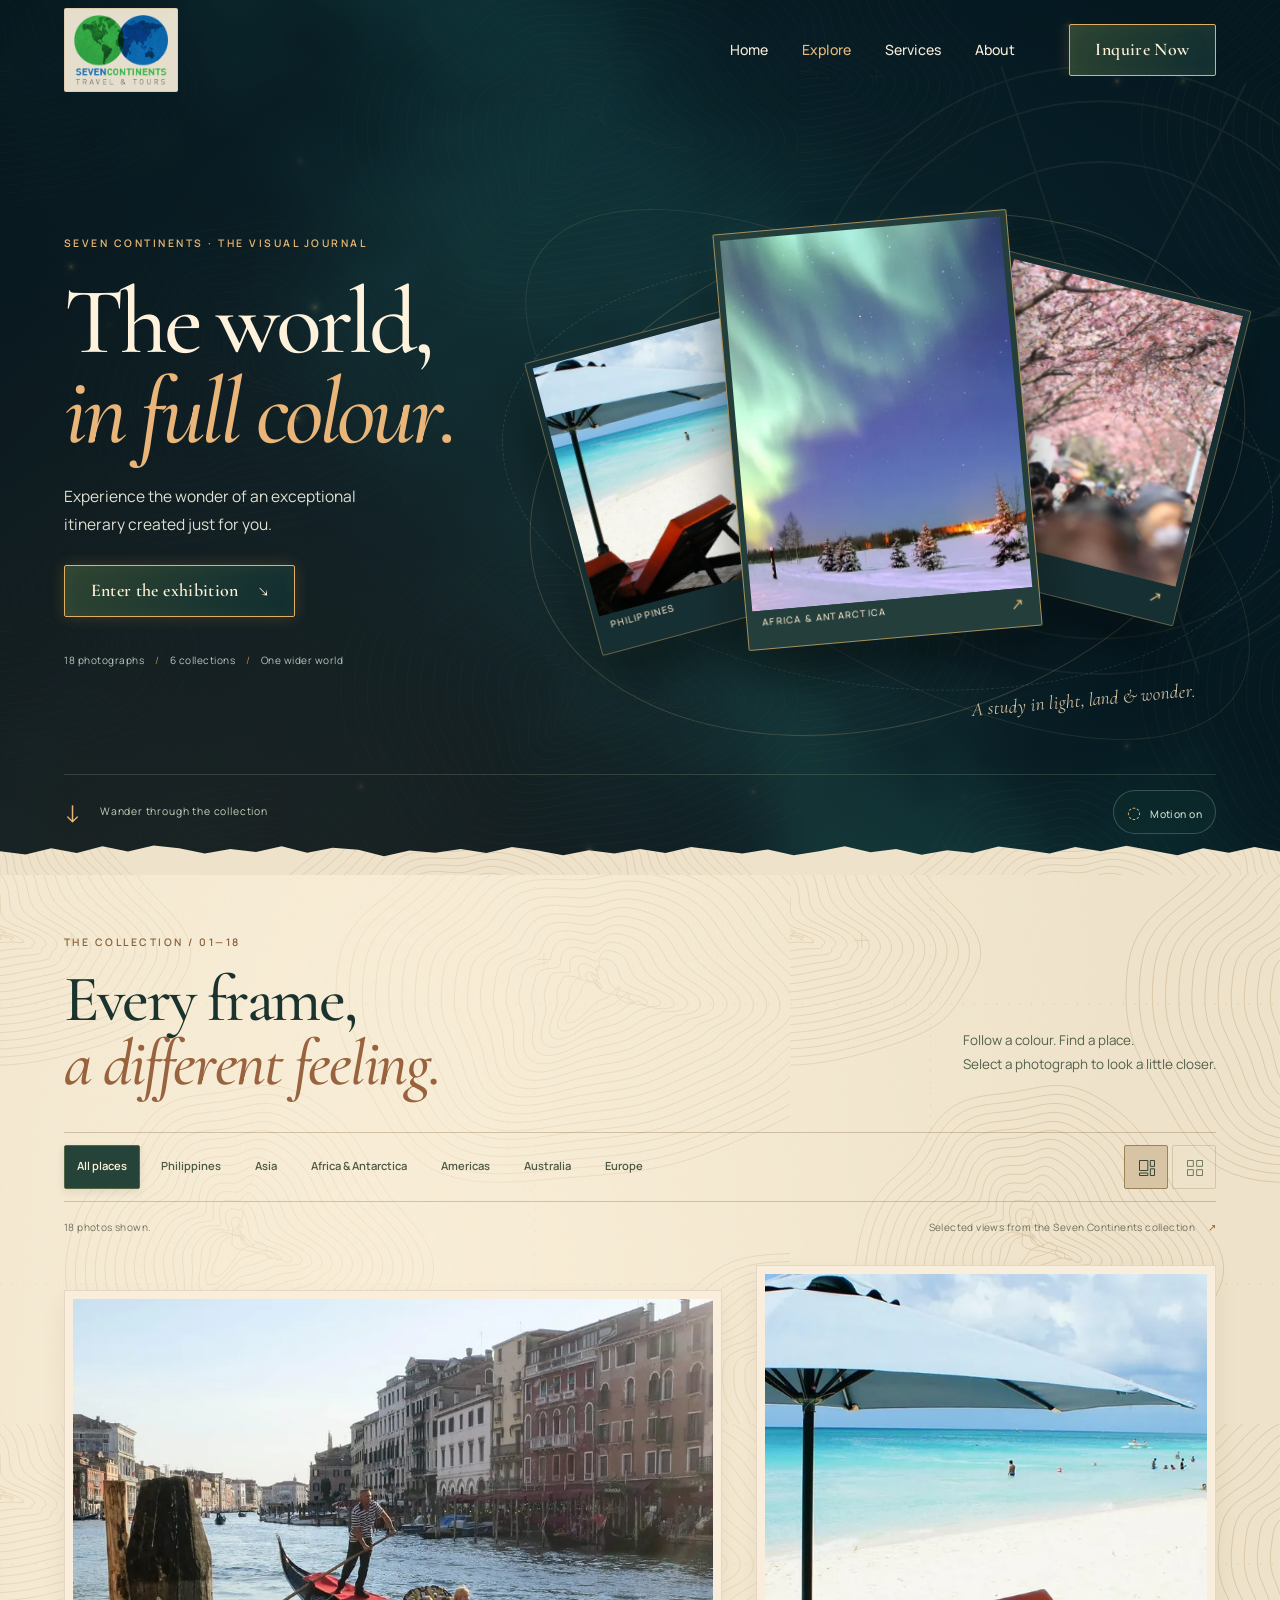
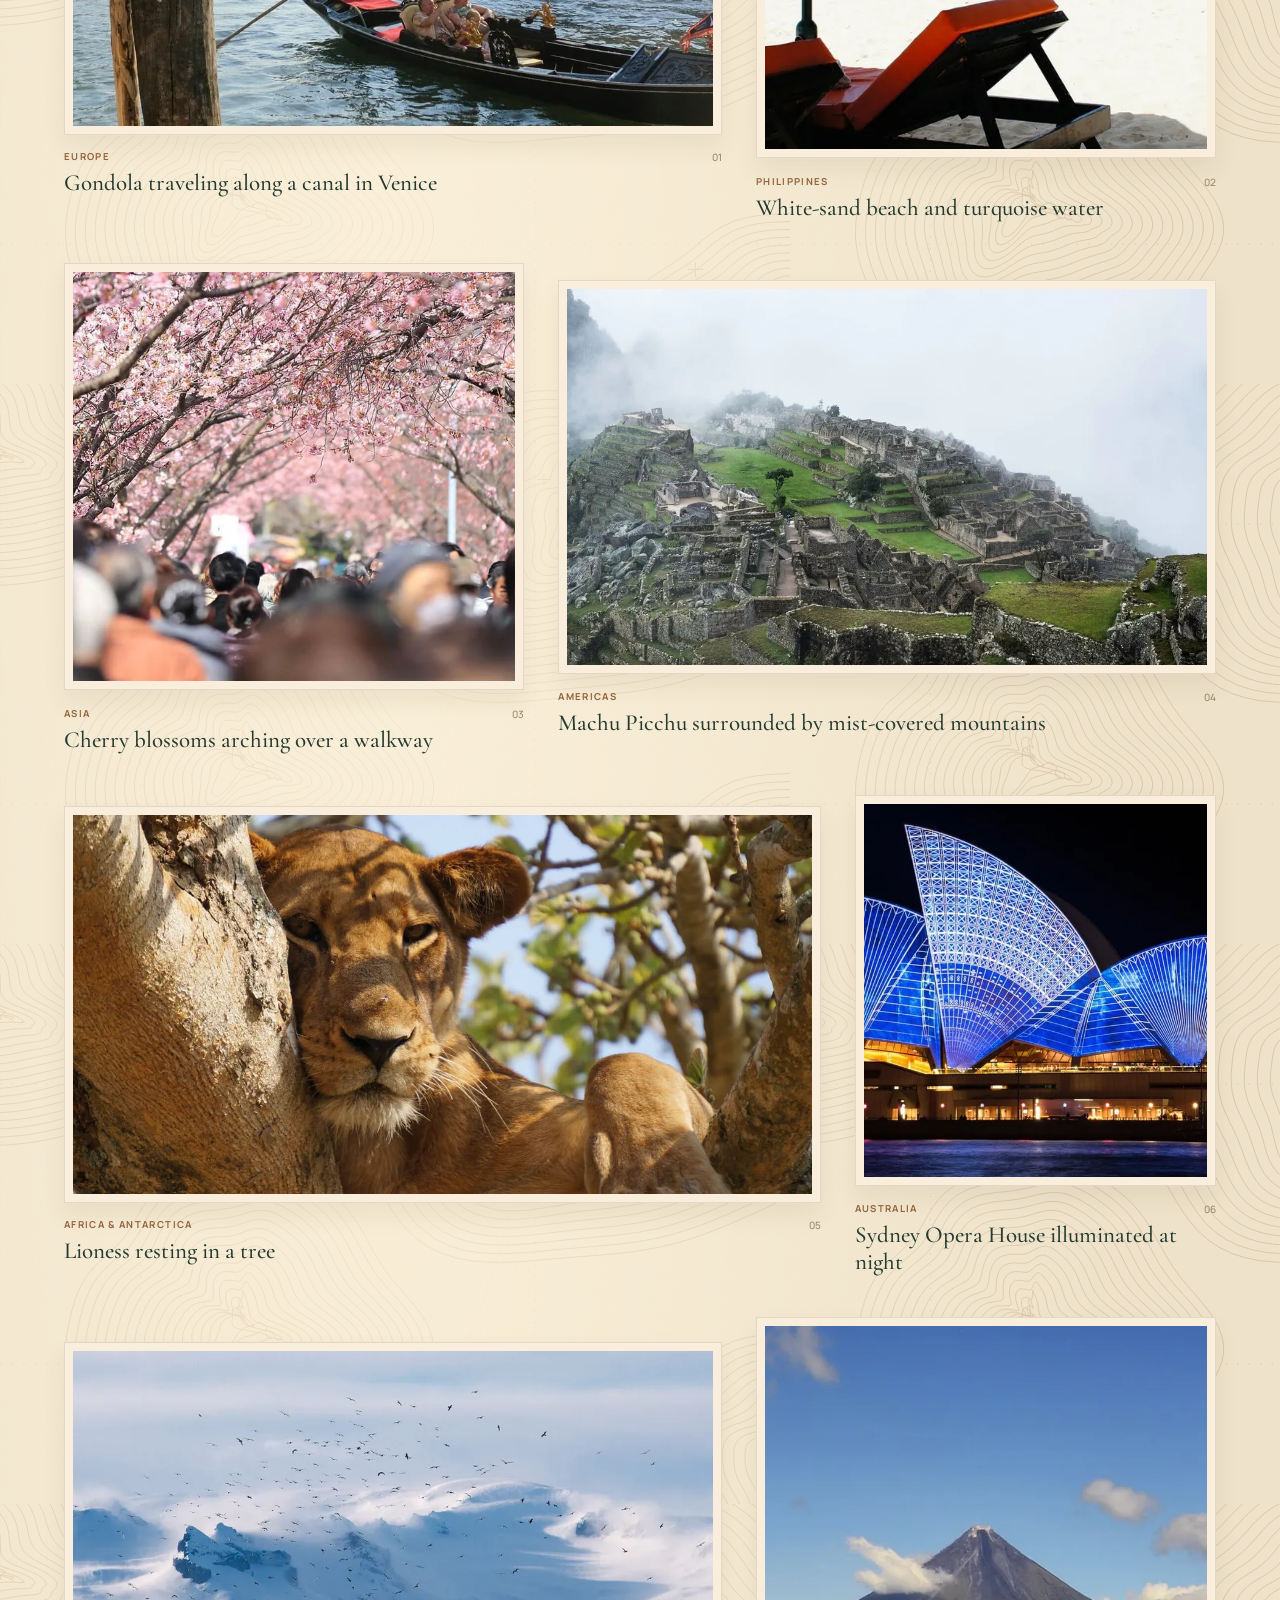
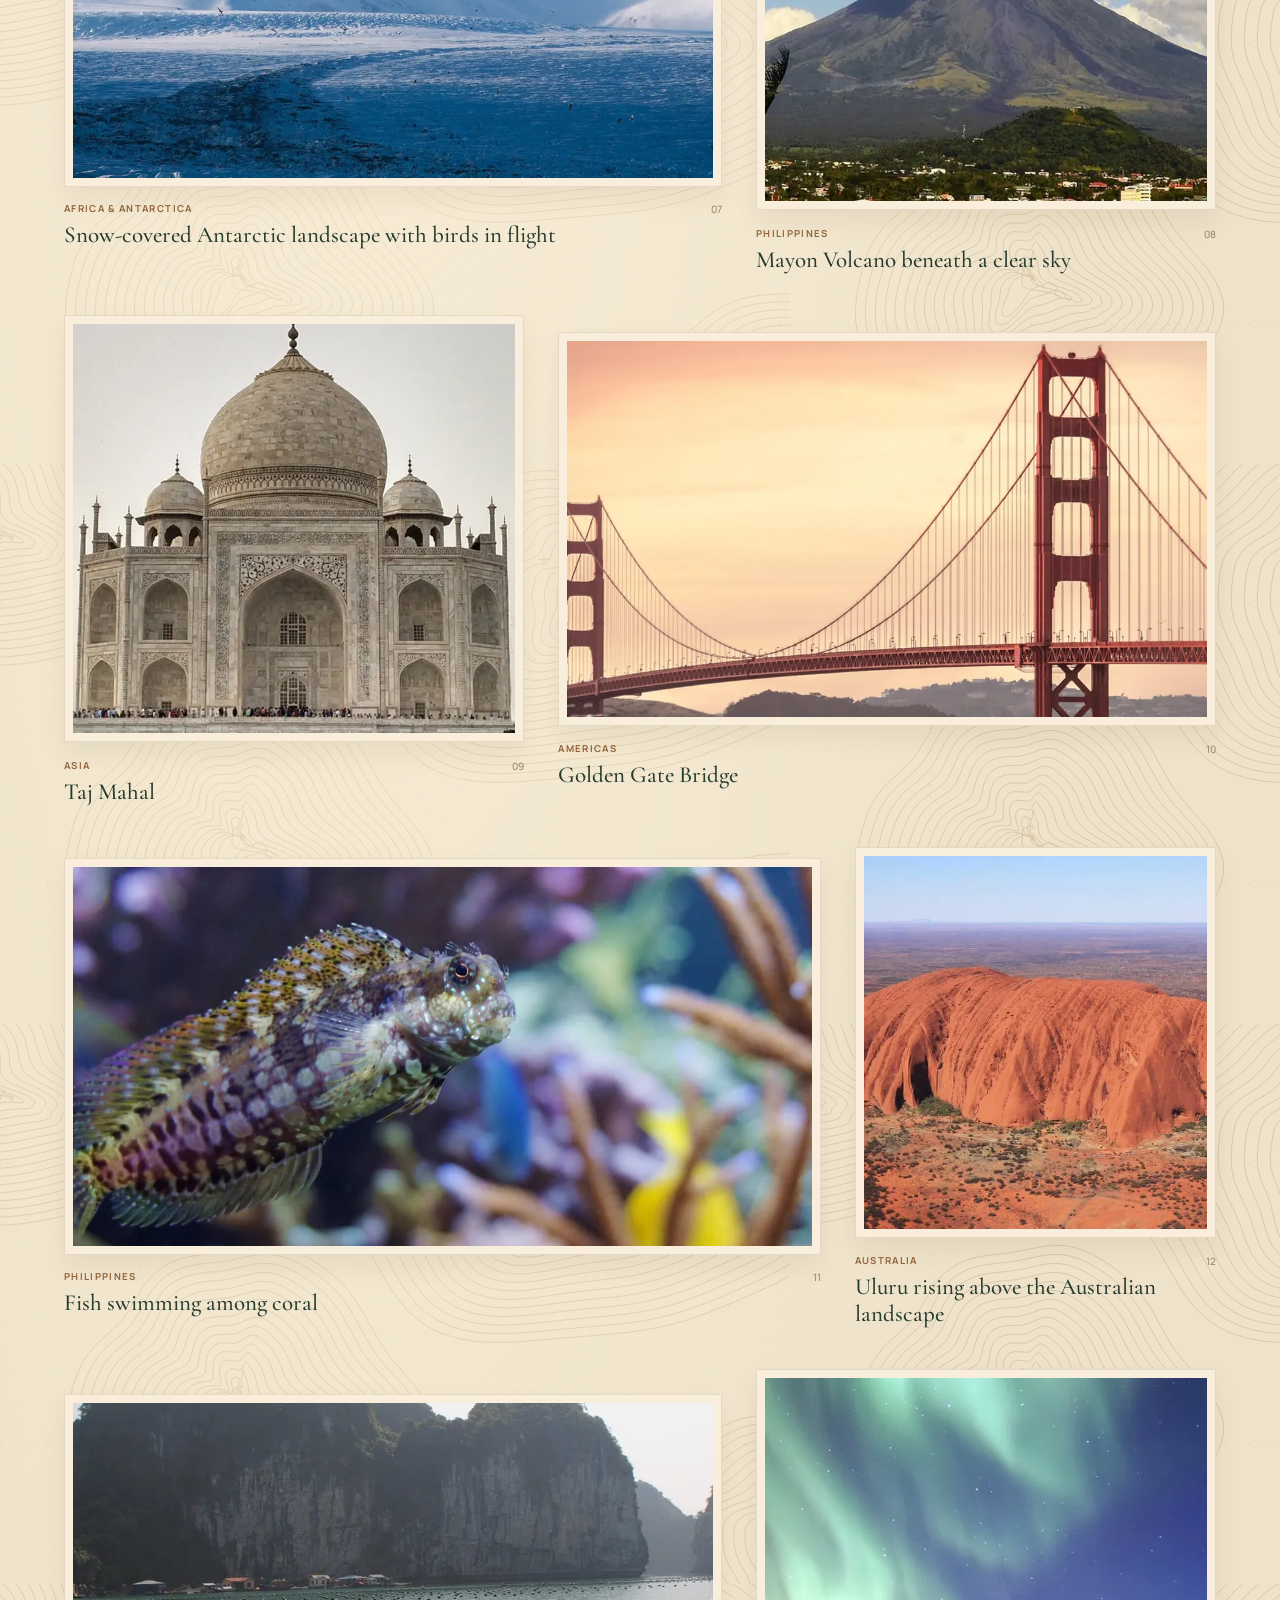
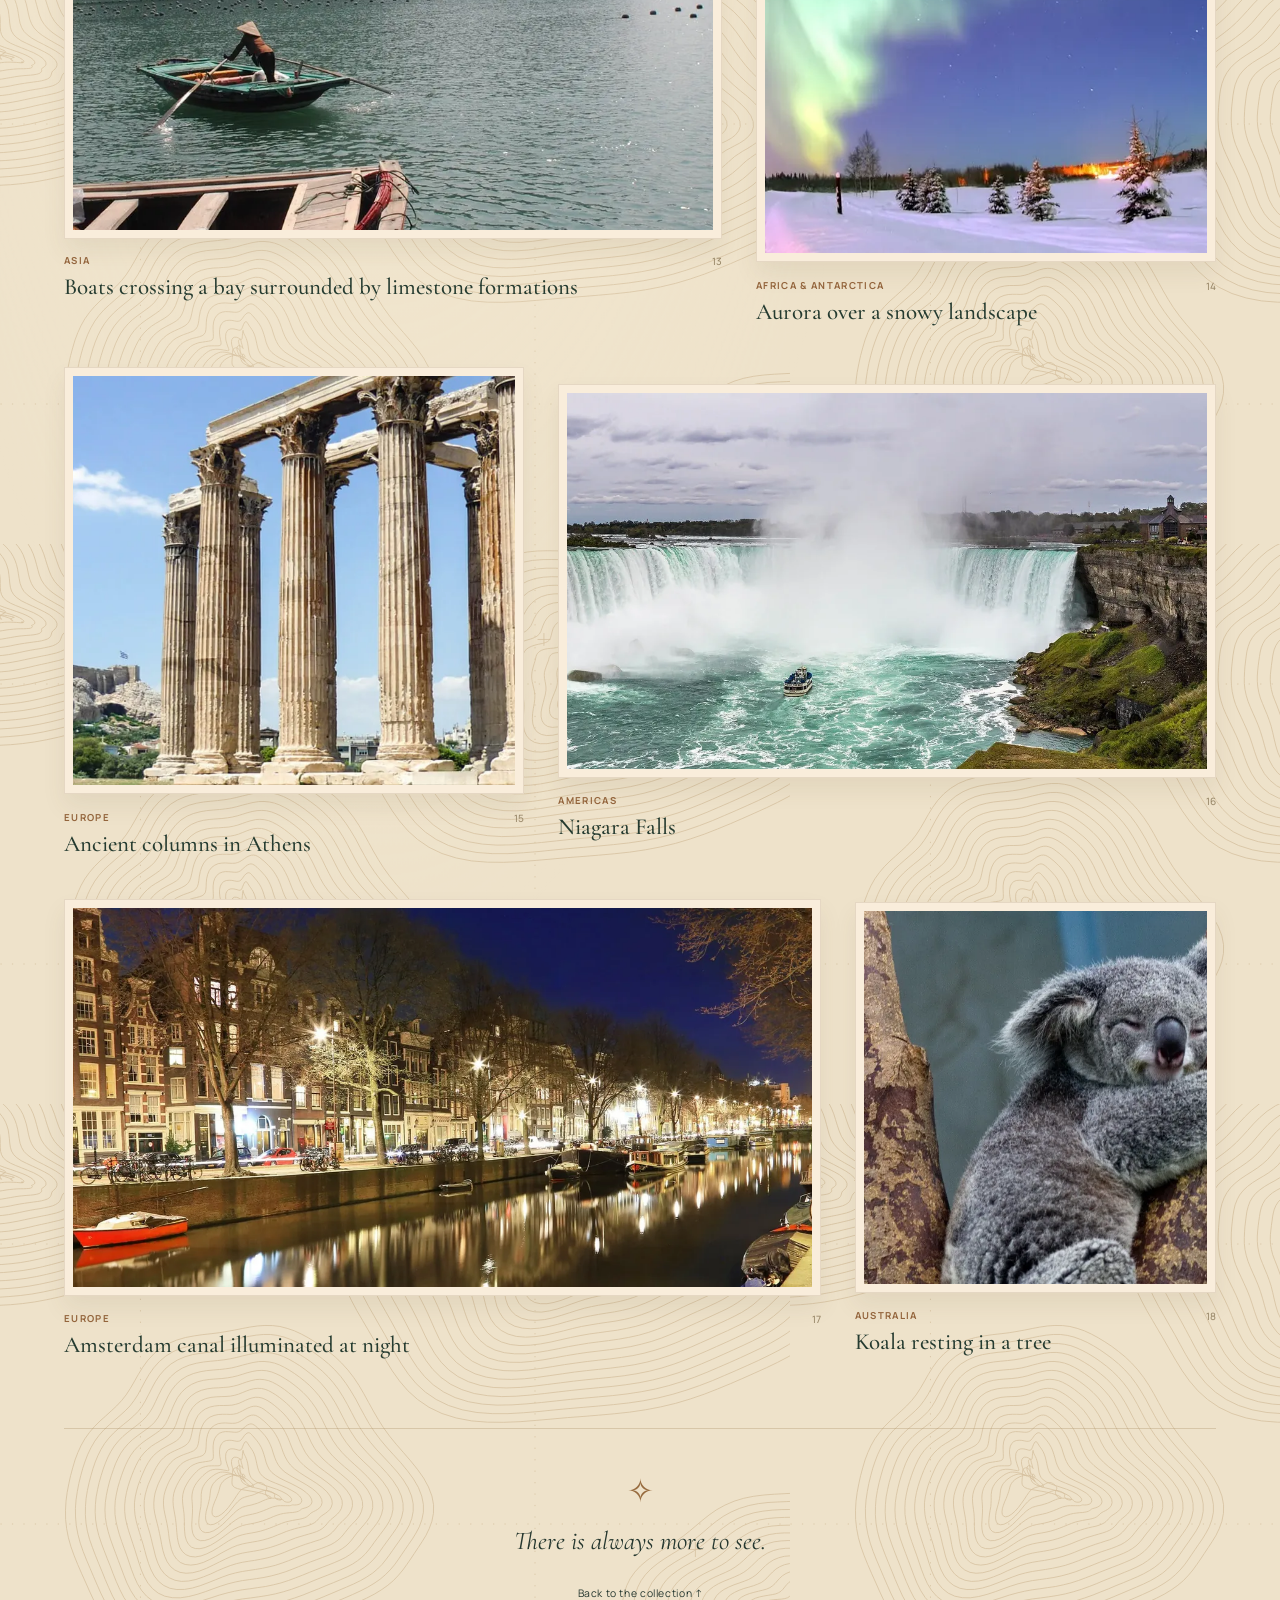
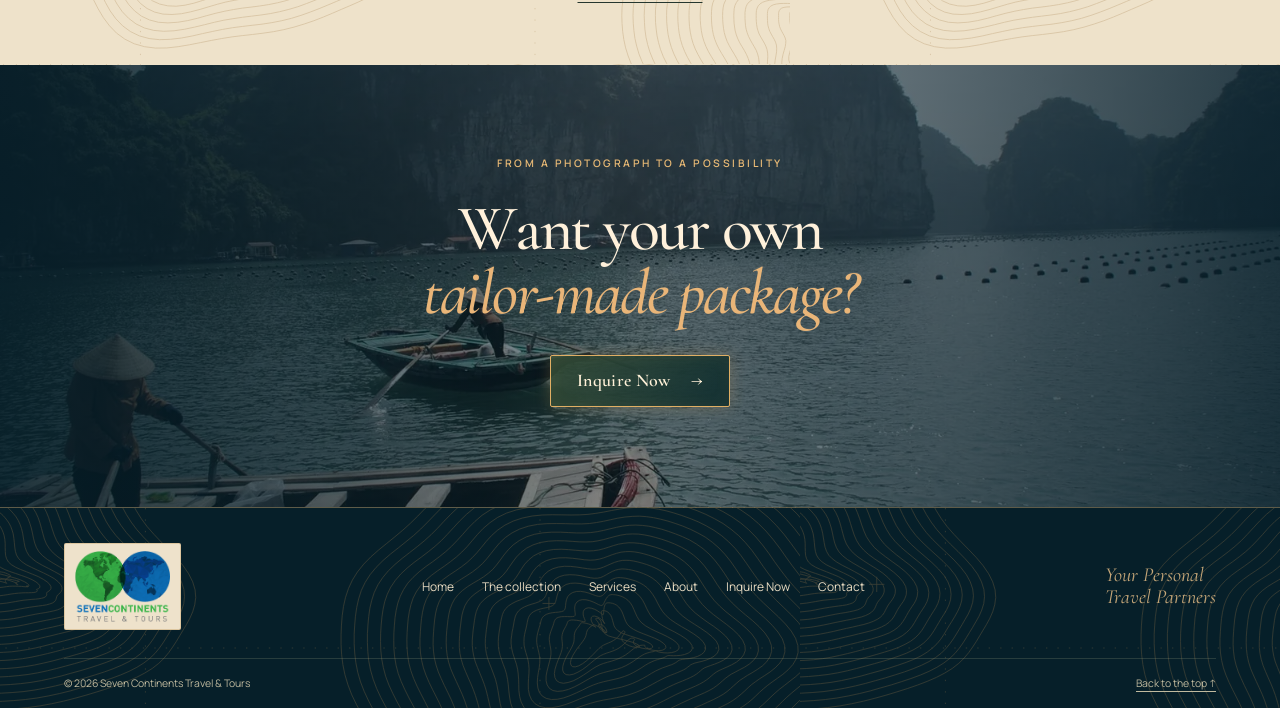
==== SevenContinents-redesign/gallery.html @ fee6ae96 "Add files via upload" ====
<!doctype html>
<html lang="en">
  <head>
    <meta charset="UTF-8">
    <meta name="viewport" content="width=device-width, initial-scale=1.0">
    <meta
      name="description"
      content="Explore travel photos from the Philippines, Asia, Africa, Antarctica, the Americas, Australia, and Europe."
    >
    <meta property="og:type" content="website">
    <meta property="og:site_name" content="Seven Continents Travel &amp; Tours">
    <meta property="og:title" content="Gallery | Seven Continents Travel &amp; Tours">
    <meta
      property="og:description"
      content="Explore travel photos from the Philippines, Asia, Africa, Antarctica, the Americas, Australia, and Europe."
    >
    <meta property="og:url" content="https://www.seven7continents.com/gallery.html">
    <meta
      property="og:image"
      content="https://www.seven7continents.com/images/optimized/social-preview.jpg"
    >
    <meta property="og:image:width" content="1200">
    <meta property="og:image:height" content="630">
    <meta property="og:image:alt" content="Seven Continents Travel and Tours">
    <meta name="twitter:card" content="summary_large_image">
    <meta name="twitter:title" content="Gallery | Seven Continents Travel &amp; Tours">
    <meta
      name="twitter:description"
      content="Explore travel photos from the Philippines, Asia, Africa, Antarctica, the Americas, Australia, and Europe."
    >
    <meta
      name="twitter:image"
      content="https://www.seven7continents.com/images/optimized/social-preview.jpg"
    >
    <meta name="theme-color" content="#0b2e46">
    <title>Gallery | Seven Continents Travel &amp; Tours</title>
    <link rel="canonical" href="https://www.seven7continents.com/gallery.html">
    <link rel="icon" type="image/png" sizes="64x64" href="images/optimized/favicon.png">
    <link rel="preconnect" href="https://fonts.googleapis.com">
    <link rel="preconnect" href="https://fonts.gstatic.com" crossorigin>
    <link
      href="https://fonts.googleapis.com/css2?family=Cormorant+Garamond:wght@500;600;700&amp;family=Manrope:wght@400;500;600;700&amp;display=swap"
      rel="stylesheet"
    >
    <link rel="preload" as="image" href="images/optimized/imgi_14_africa-antartica-3.webp" type="image/webp">
    <link rel="stylesheet" href="css/styles.css?v=gallery-exhibition-1">
    <script src="js/main.js?v=atlas-20261029" defer></script>
    <script src="js/gallery.js?v=gallery-exhibition-1" defer></script>
  </head>
  <body class="gallery-atlas">
    <a class="skip-link" href="#main-content">Skip to main content</a>

    <header class="site-header" data-site-header>
      <div class="container header-inner">
        <a class="brand" href="index.html" aria-label="Seven Continents Travel and Tours home">
          <img
            src="images/imgi_1_seven-contenents-travel-tours-logo.png"
            alt="Seven Continents Travel and Tours"
            width="221"
            height="164"
          >
        </a>

        <button
          class="menu-toggle"
          type="button"
          aria-expanded="false"
          aria-controls="primary-navigation"
          aria-label="Open navigation menu"
          data-menu-toggle
        >
          <svg class="menu-icon" viewBox="0 0 24 24" aria-hidden="true">
            <path d="M4 6h16M4 12h16M4 18h16"></path>
          </svg>
          <svg class="close-icon" viewBox="0 0 24 24" aria-hidden="true">
            <path d="m18 6-12 12M6 6l12 12"></path>
          </svg>
        </button>

        <nav class="primary-navigation" id="primary-navigation" aria-label="Primary navigation" data-navigation>
          <a href="index.html">Home</a><a href="gallery.html" aria-current="page">Explore</a><a href="index.html#services">Services</a><a href="index.html#about">About</a>
          <a class="button button-primary nav-cta" href="index.html#inquire">Inquire Now</a>
        </nav>
      </div>
    </header>

    <main class="site-main" id="main-content">
      <section class="exhibit-hero" aria-labelledby="gallery-title" data-exhibit-hero>
        <div class="exhibit-atmosphere" data-exhibit-atmosphere aria-hidden="true"></div>
        <div class="exhibit-hero-map" aria-hidden="true"><svg class="exhibit-compass" viewBox="0 0 200 200" aria-hidden="true"><g fill="none" stroke="currentColor" stroke-width=".6"><circle cx="100" cy="100" r="95"/><circle cx="100" cy="100" r="84"/><circle cx="100" cy="100" r="65"/><path d="M100 0v200M0 100h200M29 29l142 142M29 171L171 29m71-17 13 75 75 13-75 13-13 75-13-75-75-13 75-13z"/></g></svg></div>
        <div class="container exhibit-hero-inner">
          <div class="exhibit-introduction">
            <p class="exhibit-eyebrow">Seven Continents · The visual journal</p>
            <h1 id="gallery-title" data-spring-heading>The world,<br><em>in full colour.</em></h1>
            <p class="exhibit-hero-copy">Experience the wonder of an exceptional itinerary created just for you.</p>
            <a class="button button-primary" href="#collection">Enter the exhibition <span aria-hidden="true">↘</span></a>
            <p class="exhibit-hero-note">18 photographs <span aria-hidden="true">/</span> 6 collections <span aria-hidden="true">/</span> One wider world</p>
          </div>
          <div class="exhibit-installation" aria-label="Featured photographs" data-photo-installation>
            <div class="exhibit-orbit" aria-hidden="true"><span></span><span></span><span></span></div>
            <button class="exhibit-floating-photo exhibit-float-left" type="button" data-open-photo="imgi_7_philippines-2.webp" aria-label="Open photograph of white-sand beach and turquoise water">
              <img src="images/optimized/imgi_7_philippines-2.webp" alt="White-sand beach and turquoise water" width="1600" height="614" decoding="async"><span>Philippines <span aria-hidden="true">↗</span></span>
            </button>
            <button class="exhibit-floating-photo exhibit-float-right" type="button" data-open-photo="imgi_11_asia-3.webp" aria-label="Open photograph of cherry blossoms arching over a walkway">
              <img src="images/optimized/imgi_11_asia-3.webp" alt="Cherry blossoms arching over a walkway" width="1600" height="614" decoding="async"><span>Asia <span aria-hidden="true">↗</span></span>
            </button>
            <button class="exhibit-floating-photo exhibit-float-centre" type="button" data-open-photo="imgi_14_africa-antartica-3.webp" aria-label="Open photograph of aurora over a snowy landscape">
              <img src="images/optimized/imgi_14_africa-antartica-3.webp" alt="Aurora over a snowy landscape" width="1600" height="614" fetchpriority="high" decoding="async"><span>Africa &amp; Antarctica <span aria-hidden="true">↗</span></span>
            </button>
            <span class="exhibit-installation-caption">A study in light, land &amp; wonder.</span>
          </div>
        </div>
        <div class="container exhibit-hero-bottom">
          <a href="#collection" class="exhibit-scroll-link"><span aria-hidden="true">↓</span> Wander through the collection</a>
          <button class="exhibit-motion-toggle" type="button" data-gallery-motion aria-pressed="true"><span aria-hidden="true">◌</span> <span data-motion-label>Motion on</span></button>
        </div>
      </section>

      <section class="exhibit-collection" id="collection" aria-labelledby="collection-title">
        <div class="container">
          <div class="exhibit-collection-heading">
            <div><p class="exhibit-eyebrow">The collection / 01—18</p><h2 id="collection-title" data-spring-heading>Every frame,<br><em>a different feeling.</em></h2></div>
            <p>Follow a colour. Find a place.<br>Select a photograph to look a little closer.</p>
          </div>
          <div class="exhibit-toolbar">
            <div class="gallery-filters" aria-label="Filter gallery by region" data-gallery-filters>
              <button type="button" data-filter="all" aria-pressed="true">All places</button>
              <button type="button" data-filter="philippines" aria-pressed="false">Philippines</button>
              <button type="button" data-filter="asia" aria-pressed="false">Asia</button>
              <button type="button" data-filter="africa-antarctica" aria-pressed="false">Africa &amp; Antarctica</button>
              <button type="button" data-filter="americas" aria-pressed="false">Americas</button>
              <button type="button" data-filter="australia" aria-pressed="false">Australia</button>
              <button type="button" data-filter="europe" aria-pressed="false">Europe</button>
            </div>
            <div class="exhibit-view-switch" aria-label="Gallery presentation">
              <button type="button" data-exhibit-view="salon" aria-pressed="true" aria-label="Exhibition view"><svg viewBox="0 0 24 24" aria-hidden="true"><path d="M3 3h10v12H3zM16 3h5v7h-5zM16 13h5v8h-5zM3 18h10v3H3z"/></svg></button>
              <button type="button" data-exhibit-view="sheet" aria-pressed="false" aria-label="Contact sheet view"><svg viewBox="0 0 24 24" aria-hidden="true"><path d="M3 3h7v7H3zM14 3h7v7h-7zM3 14h7v7H3zM14 14h7v7h-7z"/></svg></button>
            </div>
          </div>
          <div class="exhibit-collection-meta"><p class="gallery-status" role="status" data-gallery-status>18 photos shown.</p><p>Selected views from the Seven Continents collection <span aria-hidden="true">↗</span></p></div>
          <div class="gallery-grid exhibit-wall" data-gallery-grid data-exhibit-layout="salon">
            <button class="gallery-card exhibit-work" type="button" data-gallery-item data-category="europe" data-caption="Gondola traveling along a canal in Venice" data-layout-slot="0" aria-label="Open photo of a gondola traveling along a canal in Venice">
              <span class="exhibit-photo"><img src="images/optimized/imgi_22_europe-2.webp" alt="Gondola traveling along a canal in Venice" width="1600" height="614" loading="lazy" decoding="async"><span class="exhibit-view-photo" aria-hidden="true">Look closer <span>↗</span></span></span>
              <span class="exhibit-caption"><span class="exhibit-region">Europe</span><span class="exhibit-photo-title">Gondola traveling along a canal in Venice</span><span class="exhibit-number" aria-hidden="true">01</span></span>
            </button>
            <button class="gallery-card exhibit-work" type="button" data-gallery-item data-category="philippines" data-caption="White-sand beach and turquoise water" data-layout-slot="1" aria-label="Open photo of a white-sand beach and turquoise water">
              <span class="exhibit-photo"><img src="images/optimized/imgi_7_philippines-2.webp" alt="White-sand beach and turquoise water" width="1600" height="614" loading="lazy" decoding="async"><span class="exhibit-view-photo" aria-hidden="true">Look closer <span>↗</span></span></span>
              <span class="exhibit-caption"><span class="exhibit-region">Philippines</span><span class="exhibit-photo-title">White-sand beach and turquoise water</span><span class="exhibit-number" aria-hidden="true">02</span></span>
            </button>
            <button class="gallery-card exhibit-work" type="button" data-gallery-item data-category="asia" data-caption="Cherry blossoms arching over a walkway" data-layout-slot="2" aria-label="Open photo of cherry blossoms arching over a walkway">
              <span class="exhibit-photo"><img src="images/optimized/imgi_11_asia-3.webp" alt="Cherry blossoms arching over a walkway" width="1600" height="614" loading="lazy" decoding="async"><span class="exhibit-view-photo" aria-hidden="true">Look closer <span>↗</span></span></span>
              <span class="exhibit-caption"><span class="exhibit-region">Asia</span><span class="exhibit-photo-title">Cherry blossoms arching over a walkway</span><span class="exhibit-number" aria-hidden="true">03</span></span>
            </button>
            <button class="gallery-card exhibit-work" type="button" data-gallery-item data-category="americas" data-caption="Machu Picchu surrounded by mist-covered mountains" data-layout-slot="3" aria-label="Open photo of Machu Picchu surrounded by mist-covered mountains">
              <span class="exhibit-photo"><img src="images/optimized/imgi_17_america-3.webp" alt="Machu Picchu surrounded by mist-covered mountains" width="1600" height="614" loading="lazy" decoding="async"><span class="exhibit-view-photo" aria-hidden="true">Look closer <span>↗</span></span></span>
              <span class="exhibit-caption"><span class="exhibit-region">Americas</span><span class="exhibit-photo-title">Machu Picchu surrounded by mist-covered mountains</span><span class="exhibit-number" aria-hidden="true">04</span></span>
            </button>
            <button class="gallery-card exhibit-work" type="button" data-gallery-item data-category="africa-antarctica" data-caption="Lioness resting in a tree" data-layout-slot="4" aria-label="Open photo of a lioness resting in a tree">
              <span class="exhibit-photo"><img src="images/optimized/imgi_12_africa-antartica-1.webp" alt="Lioness resting in a tree" width="1600" height="614" loading="lazy" decoding="async"><span class="exhibit-view-photo" aria-hidden="true">Look closer <span>↗</span></span></span>
              <span class="exhibit-caption"><span class="exhibit-region">Africa &amp; Antarctica</span><span class="exhibit-photo-title">Lioness resting in a tree</span><span class="exhibit-number" aria-hidden="true">05</span></span>
            </button>
            <button class="gallery-card exhibit-work" type="button" data-gallery-item data-category="australia" data-caption="Sydney Opera House illuminated at night" data-layout-slot="5" aria-label="Open photo of the Sydney Opera House illuminated at night">
              <span class="exhibit-photo"><img src="images/optimized/imgi_18_australia-1.webp" alt="Sydney Opera House illuminated at night" width="1600" height="614" loading="lazy" decoding="async"><span class="exhibit-view-photo" aria-hidden="true">Look closer <span>↗</span></span></span>
              <span class="exhibit-caption"><span class="exhibit-region">Australia</span><span class="exhibit-photo-title">Sydney Opera House illuminated at night</span><span class="exhibit-number" aria-hidden="true">06</span></span>
            </button>
            <button class="gallery-card exhibit-work" type="button" data-gallery-item data-category="africa-antarctica" data-caption="Snow-covered Antarctic landscape with birds in flight" data-layout-slot="0" aria-label="Open photo of a snow-covered Antarctic landscape with birds in flight">
              <span class="exhibit-photo"><img src="images/optimized/imgi_13_africa-antartica-2.webp" alt="Snow-covered Antarctic landscape with birds in flight" width="1600" height="614" loading="lazy" decoding="async"><span class="exhibit-view-photo" aria-hidden="true">Look closer <span>↗</span></span></span>
              <span class="exhibit-caption"><span class="exhibit-region">Africa &amp; Antarctica</span><span class="exhibit-photo-title">Snow-covered Antarctic landscape with birds in flight</span><span class="exhibit-number" aria-hidden="true">07</span></span>
            </button>
            <button class="gallery-card exhibit-work" type="button" data-gallery-item data-category="philippines" data-caption="Mayon Volcano beneath a clear sky" data-layout-slot="1" aria-label="Open photo of Mayon Volcano beneath a clear sky">
              <span class="exhibit-photo"><img src="images/optimized/imgi_8_philippines-3.webp" alt="Mayon Volcano beneath a clear sky" width="1600" height="614" loading="lazy" decoding="async"><span class="exhibit-view-photo" aria-hidden="true">Look closer <span>↗</span></span></span>
              <span class="exhibit-caption"><span class="exhibit-region">Philippines</span><span class="exhibit-photo-title">Mayon Volcano beneath a clear sky</span><span class="exhibit-number" aria-hidden="true">08</span></span>
            </button>
            <button class="gallery-card exhibit-work" type="button" data-gallery-item data-category="asia" data-caption="Taj Mahal" data-layout-slot="2" aria-label="Open photo of the Taj Mahal">
              <span class="exhibit-photo"><img src="images/optimized/imgi_10_asia-2.webp" alt="Taj Mahal" width="1600" height="614" loading="lazy" decoding="async"><span class="exhibit-view-photo" aria-hidden="true">Look closer <span>↗</span></span></span>
              <span class="exhibit-caption"><span class="exhibit-region">Asia</span><span class="exhibit-photo-title">Taj Mahal</span><span class="exhibit-number" aria-hidden="true">09</span></span>
            </button>
            <button class="gallery-card exhibit-work" type="button" data-gallery-item data-category="americas" data-caption="Golden Gate Bridge" data-layout-slot="3" aria-label="Open photo of the Golden Gate Bridge">
              <span class="exhibit-photo"><img src="images/optimized/imgi_16_america-2.webp" alt="Golden Gate Bridge" width="1600" height="614" loading="lazy" decoding="async"><span class="exhibit-view-photo" aria-hidden="true">Look closer <span>↗</span></span></span>
              <span class="exhibit-caption"><span class="exhibit-region">Americas</span><span class="exhibit-photo-title">Golden Gate Bridge</span><span class="exhibit-number" aria-hidden="true">10</span></span>
            </button>
            <button class="gallery-card exhibit-work" type="button" data-gallery-item data-category="philippines" data-caption="Fish swimming among coral" data-layout-slot="4" aria-label="Open photo of a fish swimming among coral">
              <span class="exhibit-photo"><img src="images/optimized/imgi_6_philippines-1.webp" alt="Fish swimming among coral" width="1600" height="614" loading="lazy" decoding="async"><span class="exhibit-view-photo" aria-hidden="true">Look closer <span>↗</span></span></span>
              <span class="exhibit-caption"><span class="exhibit-region">Philippines</span><span class="exhibit-photo-title">Fish swimming among coral</span><span class="exhibit-number" aria-hidden="true">11</span></span>
            </button>
            <button class="gallery-card exhibit-work" type="button" data-gallery-item data-category="australia" data-caption="Uluru rising above the Australian landscape" data-layout-slot="5" aria-label="Open photo of Uluru rising above the Australian landscape">
              <span class="exhibit-photo"><img src="images/optimized/imgi_19_australia-2.webp" alt="Uluru rising above the Australian landscape" width="1600" height="614" loading="lazy" decoding="async"><span class="exhibit-view-photo" aria-hidden="true">Look closer <span>↗</span></span></span>
              <span class="exhibit-caption"><span class="exhibit-region">Australia</span><span class="exhibit-photo-title">Uluru rising above the Australian landscape</span><span class="exhibit-number" aria-hidden="true">12</span></span>
            </button>
            <button class="gallery-card exhibit-work" type="button" data-gallery-item data-category="asia" data-caption="Boats crossing a bay surrounded by limestone formations" data-layout-slot="0" aria-label="Open photo of boats crossing a bay surrounded by limestone formations">
              <span class="exhibit-photo"><img src="images/optimized/imgi_9_asia-1.webp" alt="Boats crossing a bay surrounded by limestone formations" width="1600" height="614" loading="lazy" decoding="async"><span class="exhibit-view-photo" aria-hidden="true">Look closer <span>↗</span></span></span>
              <span class="exhibit-caption"><span class="exhibit-region">Asia</span><span class="exhibit-photo-title">Boats crossing a bay surrounded by limestone formations</span><span class="exhibit-number" aria-hidden="true">13</span></span>
            </button>
            <button class="gallery-card exhibit-work" type="button" data-gallery-item data-category="africa-antarctica" data-caption="Aurora over a snowy landscape" data-layout-slot="1" aria-label="Open photo of an aurora over a snowy landscape">
              <span class="exhibit-photo"><img src="images/optimized/imgi_14_africa-antartica-3.webp" alt="Aurora over a snowy landscape" width="1600" height="614" loading="lazy" decoding="async"><span class="exhibit-view-photo" aria-hidden="true">Look closer <span>↗</span></span></span>
              <span class="exhibit-caption"><span class="exhibit-region">Africa &amp; Antarctica</span><span class="exhibit-photo-title">Aurora over a snowy landscape</span><span class="exhibit-number" aria-hidden="true">14</span></span>
            </button>
            <button class="gallery-card exhibit-work" type="button" data-gallery-item data-category="europe" data-caption="Ancient columns in Athens" data-layout-slot="2" aria-label="Open photo of ancient columns in Athens">
              <span class="exhibit-photo"><img src="images/optimized/imgi_21_europe-1.webp" alt="Ancient columns in Athens" width="1600" height="614" loading="lazy" decoding="async"><span class="exhibit-view-photo" aria-hidden="true">Look closer <span>↗</span></span></span>
              <span class="exhibit-caption"><span class="exhibit-region">Europe</span><span class="exhibit-photo-title">Ancient columns in Athens</span><span class="exhibit-number" aria-hidden="true">15</span></span>
            </button>
            <button class="gallery-card exhibit-work" type="button" data-gallery-item data-category="americas" data-caption="Niagara Falls" data-layout-slot="3" aria-label="Open photo of Niagara Falls">
              <span class="exhibit-photo"><img src="images/optimized/imgi_15_america-1.webp" alt="Niagara Falls" width="1600" height="614" loading="lazy" decoding="async"><span class="exhibit-view-photo" aria-hidden="true">Look closer <span>↗</span></span></span>
              <span class="exhibit-caption"><span class="exhibit-region">Americas</span><span class="exhibit-photo-title">Niagara Falls</span><span class="exhibit-number" aria-hidden="true">16</span></span>
            </button>
            <button class="gallery-card exhibit-work" type="button" data-gallery-item data-category="europe" data-caption="Amsterdam canal illuminated at night" data-layout-slot="4" aria-label="Open photo of an Amsterdam canal illuminated at night">
              <span class="exhibit-photo"><img src="images/optimized/imgi_23_europe-3.webp" alt="Amsterdam canal illuminated at night" width="1600" height="614" loading="lazy" decoding="async"><span class="exhibit-view-photo" aria-hidden="true">Look closer <span>↗</span></span></span>
              <span class="exhibit-caption"><span class="exhibit-region">Europe</span><span class="exhibit-photo-title">Amsterdam canal illuminated at night</span><span class="exhibit-number" aria-hidden="true">17</span></span>
            </button>
            <button class="gallery-card exhibit-work" type="button" data-gallery-item data-category="australia" data-caption="Koala resting in a tree" data-layout-slot="5" aria-label="Open photo of a koala resting in a tree">
              <span class="exhibit-photo"><img src="images/optimized/imgi_20_australia-3.webp" alt="Koala resting in a tree" width="1600" height="614" loading="lazy" decoding="async"><span class="exhibit-view-photo" aria-hidden="true">Look closer <span>↗</span></span></span>
              <span class="exhibit-caption"><span class="exhibit-region">Australia</span><span class="exhibit-photo-title">Koala resting in a tree</span><span class="exhibit-number" aria-hidden="true">18</span></span>
            </button>
          </div>
          <div class="exhibit-endnote"><span aria-hidden="true">✧</span><p>There is always more to see.</p><a href="#collection">Back to the collection ↑</a></div>
        </div>
      </section>

      <section class="exhibit-invitation" aria-labelledby="gallery-cta-title">
        <img class="exhibit-invitation-image" src="images/optimized/imgi_9_asia-1.webp" alt="" width="1600" height="614" loading="lazy" decoding="async">
        <div class="container"><p class="exhibit-eyebrow">From a photograph to a possibility</p>
          <h2 id="gallery-cta-title" data-spring-heading>Want your own<br><em>tailor-made package?</em></h2>
          <a class="button button-primary" href="index.html#inquire">Inquire Now <span aria-hidden="true">→</span></a>
        </div>
      </section>
    </main>

    <dialog class="lightbox" aria-labelledby="lightbox-caption" data-lightbox>
      <div class="lightbox-panel">
        <p class="exhibit-lightbox-index" data-photo-position aria-live="polite">The collection</p>
        <button class="lightbox-close" type="button" aria-label="Close lightbox" data-lightbox-close>
          <svg viewBox="0 0 24 24" aria-hidden="true">
            <path d="m18 6-12 12M6 6l12 12"></path>
          </svg>
        </button>

        <button class="lightbox-control lightbox-previous" type="button" aria-label="Previous photo" data-lightbox-previous>
          <svg viewBox="0 0 24 24" aria-hidden="true">
            <path d="m15 18-6-6 6-6"></path>
          </svg>
        </button>

        <figure class="lightbox-figure">
          <img
            src="images/optimized/imgi_6_philippines-1.webp"
            alt="Fish swimming among coral"
            width="1600"
            height="614"
            loading="lazy"
            decoding="async"
            data-lightbox-image
          >
          <figcaption id="lightbox-caption" aria-live="polite" data-lightbox-caption>
            Fish swimming among coral
          </figcaption>
        </figure>

        <button class="lightbox-control lightbox-next" type="button" aria-label="Next photo" data-lightbox-next>
          <svg viewBox="0 0 24 24" aria-hidden="true">
            <path d="m9 18 6-6-6-6"></path>
          </svg>
        </button>
      </div>
    </dialog>

    <footer class="site-footer exhibit-footer">
      <div class="container exhibit-footer-main">
        <a class="footer-logo" href="index.html" aria-label="Seven Continents Travel and Tours home"><img src="images/imgi_1_seven-contenents-travel-tours-logo.png" alt="Seven Continents Travel and Tours" width="221" height="164" loading="lazy" decoding="async"></a>
        <nav aria-label="Footer navigation"><a href="index.html">Home</a><a href="#collection">The collection</a><a href="index.html#services">Services</a><a href="index.html#about">About</a><a href="index.html#inquire">Inquire Now</a><a href="index.html#contact">Contact</a></nav>
        <p>Your Personal<br>Travel Partners</p>
      </div>
      <div class="container exhibit-footer-bottom"><p>&copy; 2026 Seven Continents Travel &amp; Tours</p><a href="#main-content">Back to the top ↑</a></div>
    </footer>
  </body>
</html>
---- SevenContinents-redesign/css/styles.css ----
:root {
  --blue: #3189c9;
  --green: #2baa3b;
  --orange: #f5a800;
  --navy: #0f2a43;
  --text: #333333;
  --bg-soft: #f4f8fb;
  --white: #ffffff;
  --border: #d8e3ea;
  --shadow-soft: 0 14px 36px rgb(15 42 67 / 10%);
  --font-heading: "Playfair Display", Georgia, serif;
  --font-body: "Inter", Arial, sans-serif;
  --container: 1180px;
  --header-height: 88px;
}

*,
*::before,
*::after {
  box-sizing: border-box;
}

html {
  scroll-behavior: smooth;
}

body {
  margin: 0;
  color: var(--text);
  background: var(--white);
  font-family: var(--font-body);
  font-size: 1rem;
  line-height: 1.65;
}

body.menu-open {
  overflow: hidden;
}

img {
  display: block;
  max-width: 100%;
  height: auto;
}

a {
  color: inherit;
}

button,
a {
  -webkit-tap-highlight-color: transparent;
}

:focus-visible {
  outline: 3px solid var(--blue);
  outline-offset: 4px;
}

.container {
  width: min(100% - 2rem, var(--container));
  margin-inline: auto;
}

.skip-link {
  position: fixed;
  top: 0.75rem;
  left: 0.75rem;
  z-index: 1000;
  padding: 0.7rem 1rem;
  color: var(--white);
  background: var(--navy);
  border-radius: 0.5rem;
  font-weight: 700;
  transform: translateY(-160%);
  transition: transform 180ms ease;
}

.skip-link:focus {
  transform: translateY(0);
}

.button {
  display: inline-flex;
  min-height: 46px;
  align-items: center;
  justify-content: center;
  padding: 0.7rem 1.15rem;
  border-radius: 0.65rem;
  font-weight: 700;
  line-height: 1;
  text-decoration: none;
  transition:
    transform 180ms ease,
    box-shadow 180ms ease,
    background-color 180ms ease;
}

.button-primary {
  color: var(--navy);
  background: var(--orange);
  box-shadow: 0 8px 20px rgb(245 168 0 / 22%);
}

.button-primary:hover {
  background: #ffb81f;
  box-shadow: 0 10px 24px rgb(245 168 0 / 30%);
  transform: translateY(-2px);
}

.site-header {
  position: sticky;
  top: 0;
  z-index: 100;
  min-height: var(--header-height);
  background: var(--white);
  border-bottom: 1px solid transparent;
  transition:
    background-color 220ms ease,
    border-color 220ms ease,
    box-shadow 220ms ease;
}

.site-header.is-scrolled {
  background: rgb(255 255 255 / 88%);
  border-color: rgb(49 137 201 / 14%);
  box-shadow: 0 8px 26px rgb(15 42 67 / 8%);
  backdrop-filter: blur(14px) saturate(115%);
}

.header-inner {
  display: flex;
  min-height: var(--header-height);
  align-items: center;
  justify-content: space-between;
  gap: 1rem;
}

.brand {
  position: relative;
  z-index: 102;
  flex: 0 0 auto;
}

.brand img {
  width: 126px;
}

.menu-toggle {
  position: relative;
  z-index: 102;
  display: inline-grid;
  width: 46px;
  height: 46px;
  padding: 0;
  color: var(--navy);
  background: var(--bg-soft);
  border: 1px solid var(--border);
  border-radius: 0.7rem;
  cursor: pointer;
  place-items: center;
}

.menu-toggle svg {
  width: 24px;
  height: 24px;
  fill: none;
  stroke: currentcolor;
  stroke-linecap: round;
  stroke-width: 1.5;
}

.menu-toggle .close-icon {
  display: none;
}

.menu-toggle[aria-expanded="true"] .menu-icon {
  display: none;
}

.menu-toggle[aria-expanded="true"] .close-icon {
  display: block;
}

.primary-navigation {
  position: fixed;
  inset: 0;
  z-index: 101;
  display: flex;
  visibility: hidden;
  align-items: stretch;
  justify-content: center;
  flex-direction: column;
  gap: 0.15rem;
  padding: calc(var(--header-height) + 2rem) 1.5rem 2rem;
  overflow-y: auto;
  background: rgb(255 255 255 / 97%);
  opacity: 0;
  transform: translateY(-1rem);
  transition:
    visibility 220ms,
    opacity 220ms ease,
    transform 220ms ease;
}

.primary-navigation.is-open {
  visibility: visible;
  opacity: 1;
  transform: translateY(0);
}

.primary-navigation > a:not(.button) {
  padding: 0.75rem 0;
  color: var(--navy);
  font-size: 1.08rem;
  font-weight: 600;
  text-align: center;
  text-decoration: none;
}

.primary-navigation > a:not(.button):hover {
  color: var(--blue);
}

.nav-cta {
  width: min(100%, 320px);
  margin: 1rem auto 0;
}

.site-main {
  min-height: 52vh;
}

h1,
h2,
h3 {
  margin-top: 0;
  color: var(--navy);
  font-family: var(--font-heading);
  line-height: 1.15;
}

p {
  margin-top: 0;
}

.section {
  padding-block: 4.75rem;
  scroll-margin-top: var(--header-height);
}

.section-heading {
  margin-bottom: 2.25rem;
}

.section-heading h2 {
  margin-bottom: 0;
  font-size: clamp(2.15rem, 8vw, 3.6rem);
  letter-spacing: -0.025em;
}

.section-heading-centered {
  max-width: 680px;
  margin-inline: auto;
  text-align: center;
}

.hero {
  position: relative;
  overflow: hidden;
  padding-block: clamp(2.75rem, 7vw, 6rem);
  background:
    radial-gradient(circle at 12% 18%, rgb(245 168 0 / 12%), transparent 19rem),
    linear-gradient(135deg, #fffdf8 0%, var(--bg-soft) 100%);
}

.hero-inner {
  display: grid;
  align-items: center;
  gap: clamp(2.5rem, 6vw, 5.5rem);
}

.hero-content {
  position: relative;
  z-index: 1;
  max-width: 580px;
}

.hero-kicker {
  margin-bottom: 1rem;
  color: var(--green);
  font-size: 0.78rem;
  font-weight: 700;
  letter-spacing: 0.12em;
  text-transform: uppercase;
}

.hero-content h1 {
  max-width: 12ch;
  margin-bottom: 1.35rem;
  color: var(--navy);
  font-size: clamp(3rem, 10vw, 5.8rem);
  letter-spacing: -0.045em;
}

.hero-content p:not(.hero-kicker) {
  max-width: 56ch;
  margin-bottom: 2rem;
  color: var(--text);
  font-size: clamp(1.05rem, 2vw, 1.2rem);
}

.hero-media {
  position: relative;
  z-index: 0;
  padding: clamp(0.65rem, 1.5vw, 1rem);
  background: var(--white);
  border: 1px solid rgb(15 42 67 / 10%);
  border-radius: 1.5rem 1.5rem 1.5rem 0.55rem;
  box-shadow: 0 24px 55px rgb(15 42 67 / 15%);
}

.hero-media::before {
  position: absolute;
  inset: 0.75rem -0.7rem -0.7rem 0.75rem;
  z-index: -1;
  border: 1px solid rgb(245 168 0 / 48%);
  border-radius: 1.5rem 1.5rem 1.5rem 0.55rem;
  content: "";
  transform: rotate(1.2deg);
}

.hero-media picture {
  display: block;
  overflow: hidden;
  aspect-ratio: 4 / 3;
  border-radius: 1rem 1rem 1rem 0.35rem;
}

.hero-media img {
  width: 100%;
  height: 100%;
  object-fit: cover;
  object-position: 46% center;
}

.hero-route {
  position: absolute;
  inset: 0;
  z-index: 1;
  color: var(--green);
  pointer-events: none;
  transform: translate3d(var(--route-shift-x, 0), var(--route-shift-y, 0), 0);
  transition: transform 260ms ease-out;
}

.hero-route svg {
  width: 100%;
  height: 100%;
  overflow: visible;
}

.hero-route path {
  fill: none;
  stroke: currentcolor;
  stroke-dasharray: 9 11;
  stroke-linecap: round;
  stroke-width: 2;
  animation: route-reveal 1.8s 180ms ease-out both;
}

.hero-route circle {
  fill: var(--orange);
  stroke: var(--white);
  stroke-width: 3;
}

@keyframes route-reveal {
  from {
    stroke-dashoffset: 260;
    opacity: 0;
  }

  to {
    stroke-dashoffset: 0;
    opacity: 0.72;
  }
}

.about-section {
  background: var(--white);
}

.about-layout {
  display: grid;
  gap: 0 3.5rem;
}

.about-copy {
  max-width: 65ch;
  font-size: 1.04rem;
}

.about-copy p:last-child {
  margin-bottom: 0;
}

.purpose-section {
  color: var(--white);
  background: var(--navy);
}

.section-heading-light h2 {
  color: var(--white);
}

.mission-layout {
  display: grid;
  gap: 1.25rem;
}

.purpose-card {
  padding: clamp(1.5rem, 5vw, 2.5rem);
  color: var(--text);
  background: var(--white);
  border: 1px solid rgb(255 255 255 / 20%);
  border-radius: 1rem;
  box-shadow: 0 18px 45px rgb(0 0 0 / 18%);
}

.purpose-card h3 {
  margin-bottom: 1.35rem;
  font-size: 1.65rem;
}

.mission-list {
  display: grid;
  gap: 1.2rem;
  margin: 0;
  padding-left: 1.4rem;
}

.mission-list li {
  padding-left: 0.35rem;
}

.mission-list li::marker {
  color: var(--navy);
  font-weight: 700;
}

.vision-card {
  border-top: 5px solid var(--green);
}

.vision-card p {
  margin-bottom: 0;
}

.values-section {
  background: var(--white);
}

.values-grid {
  display: grid;
  gap: 1rem;
}

.value-card,
.competency-card,
.service-card {
  border: 1px solid var(--border);
  border-radius: 0.9rem;
  box-shadow: var(--shadow-soft);
}

.value-card {
  padding: 1.5rem;
  background: var(--white);
}

.value-card h3,
.competency-card h3,
.service-card h3 {
  margin-bottom: 0.65rem;
  font-size: 1.2rem;
}

.value-card p,
.competency-card p,
.service-card p {
  margin-bottom: 0;
}

.card-icon,
.service-icon {
  display: grid;
  align-items: center;
  justify-content: center;
  color: var(--blue);
  background: #e9f4fb;
}

.card-icon {
  width: 48px;
  height: 48px;
  margin-bottom: 1.2rem;
  border-radius: 0.75rem;
}

.card-icon svg,
.service-icon svg {
  width: 25px;
  height: 25px;
  fill: none;
  stroke: currentcolor;
  stroke-linecap: round;
  stroke-linejoin: round;
  stroke-width: 1.5;
}

.competencies-block {
  margin-top: 4.75rem;
}

.competencies-grid {
  display: grid;
  gap: 1.25rem;
}

.competency-card {
  display: grid;
  align-items: start;
  gap: 1.25rem;
  padding: clamp(1.5rem, 5vw, 2rem);
  background: var(--bg-soft);
}

.competency-card .card-icon {
  margin-bottom: 0;
}

.services-section {
  background: var(--bg-soft);
}

.services-grid {
  display: grid;
  gap: 1rem;
}

.service-card {
  padding: 1.5rem;
  background: var(--white);
  transition:
    transform 180ms ease,
    box-shadow 180ms ease,
    border-color 180ms ease;
}

.service-card:hover {
  border-color: rgb(49 137 201 / 42%);
  box-shadow: 0 18px 42px rgb(15 42 67 / 14%);
  transform: translateY(-5px);
}

.service-icon {
  width: 54px;
  height: 54px;
  margin-bottom: 1.25rem;
  border-radius: 50%;
}

.gallery-preview-section {
  background: var(--white);
}

.gallery-preview-heading {
  display: flex;
  align-items: end;
  justify-content: space-between;
  flex-wrap: wrap;
  gap: 1rem;
}

.text-link {
  color: var(--navy);
  font-weight: 700;
  text-decoration-color: var(--blue);
  text-decoration-thickness: 2px;
  text-underline-offset: 0.28em;
}

.text-link:hover {
  color: #1f6599;
}

.gallery-preview-grid,
.gallery-grid {
  display: grid;
  gap: 1rem;
}

.preview-card,
.gallery-card {
  position: relative;
  overflow: hidden;
  border-radius: 0.9rem;
  box-shadow: var(--shadow-soft);
}

.preview-card {
  display: block;
  color: var(--white);
  background: var(--navy);
  text-decoration: none;
}

.preview-card::after,
.gallery-card::after {
  position: absolute;
  inset: 40% 0 0;
  background: linear-gradient(transparent, rgb(7 25 41 / 88%));
  content: "";
  pointer-events: none;
}

.preview-card img,
.gallery-card img {
  width: 100%;
  aspect-ratio: 16 / 10;
  object-fit: cover;
  transition: transform 450ms ease;
}

.preview-card:hover img,
.gallery-card:hover img {
  transform: scale(1.045);
}

.preview-card span,
.gallery-card span {
  position: absolute;
  right: 1rem;
  bottom: 0.85rem;
  left: 1rem;
  z-index: 1;
  color: var(--white);
  font-weight: 700;
  text-align: left;
}

.preview-position-left img,
.image-position-left img {
  object-position: 38% center;
}

.image-position-right img {
  object-position: 65% center;
}

.gallery-intro {
  padding-block: clamp(4.5rem, 12vw, 7.5rem);
  background:
    linear-gradient(135deg, rgb(49 137 201 / 10%), rgb(43 170 59 / 8%)),
    var(--bg-soft);
  text-align: center;
}

.gallery-intro-content {
  max-width: 760px;
}

.gallery-intro h1 {
  margin-bottom: 1rem;
  font-size: clamp(3rem, 12vw, 5rem);
  letter-spacing: -0.035em;
}

.gallery-intro p {
  margin-bottom: 0;
  font-size: clamp(1.05rem, 2vw, 1.22rem);
}

.gallery-section {
  background: var(--white);
}

.gallery-filters {
  display: flex;
  gap: 0.6rem;
  margin-bottom: 2rem;
  padding: 0.3rem 0.15rem 0.8rem;
  overflow-x: auto;
  scrollbar-width: thin;
}

.gallery-filters button {
  flex: 0 0 auto;
  min-height: 44px;
  padding: 0.55rem 0.9rem;
  color: var(--navy);
  background: var(--white);
  border: 1px solid var(--border);
  border-radius: 999px;
  font: 700 0.88rem/1 var(--font-body);
  cursor: pointer;
  transition:
    color 180ms ease,
    background-color 180ms ease,
    border-color 180ms ease;
}

.gallery-filters button:hover {
  border-color: var(--blue);
}

.gallery-filters button[aria-pressed="true"] {
  color: var(--white);
  background: var(--navy);
  border-color: var(--navy);
}

.gallery-card {
  display: block;
  width: 100%;
  padding: 0;
  color: var(--white);
  background: var(--navy);
  border: 0;
  cursor: zoom-in;
  font: inherit;
}

.gallery-card[hidden] {
  display: none;
}

.gallery-card:focus-visible {
  outline-offset: 5px;
}

.gallery-cta {
  padding-block: 4.5rem;
  color: var(--white);
  background: var(--navy);
}

.gallery-cta-content {
  display: flex;
  align-items: center;
  justify-content: space-between;
  flex-direction: column;
  gap: 1.5rem;
  text-align: center;
}

.gallery-cta h2 {
  max-width: 650px;
  margin-bottom: 0;
  color: var(--white);
  font-size: clamp(2rem, 7vw, 3.2rem);
}

.visually-hidden {
  position: absolute;
  width: 1px;
  height: 1px;
  padding: 0;
  overflow: hidden;
  clip: rect(0, 0, 0, 0);
  white-space: nowrap;
  border: 0;
}

body.lightbox-open {
  overflow: hidden;
}

.lightbox {
  width: 100%;
  max-width: none;
  height: 100%;
  max-height: none;
  padding: 0;
  color: var(--white);
  background: transparent;
  border: 0;
}

.lightbox::backdrop {
  background: rgb(4 15 25 / 94%);
  backdrop-filter: blur(8px);
}

.lightbox-panel {
  position: relative;
  display: grid;
  min-height: 100dvh;
  padding: 4rem 0.75rem 2rem;
  place-items: center;
}

.lightbox-figure {
  display: grid;
  width: min(100%, 1180px);
  gap: 1rem;
  margin: 0;
  justify-items: center;
}

.lightbox-figure img {
  width: auto;
  max-width: 100%;
  max-height: calc(100dvh - 9rem);
  object-fit: contain;
  border-radius: 0.55rem;
  box-shadow: 0 24px 80px rgb(0 0 0 / 45%);
}

.lightbox-figure figcaption {
  min-height: 1.65rem;
  color: var(--white);
  font-weight: 600;
  text-align: center;
}

.lightbox-close,
.lightbox-control {
  z-index: 2;
  display: grid;
  width: 46px;
  height: 46px;
  padding: 0;
  color: var(--white);
  background: rgb(15 42 67 / 88%);
  border: 1px solid rgb(255 255 255 / 38%);
  border-radius: 50%;
  cursor: pointer;
  place-items: center;
}

.lightbox-close:hover,
.lightbox-control:hover {
  background: var(--blue);
}

.lightbox-close svg,
.lightbox-control svg {
  width: 25px;
  height: 25px;
  fill: none;
  stroke: currentcolor;
  stroke-linecap: round;
  stroke-linejoin: round;
  stroke-width: 1.5;
}

.lightbox-close {
  position: fixed;
  top: 1rem;
  right: 1rem;
}

.lightbox-control {
  position: fixed;
  top: 50%;
  transform: translateY(-50%);
}

.lightbox-previous {
  left: 0.6rem;
}

.lightbox-next {
  right: 0.6rem;
}

.inquiry-section {
  background: var(--bg-soft);
}

.inquiry-layout {
  display: grid;
  gap: 1.5rem;
}

.inquiry-form-panel,
.contact-panel {
  border-radius: 1rem;
  box-shadow: var(--shadow-soft);
}

.inquiry-form-panel {
  padding: clamp(1.25rem, 5vw, 2.5rem);
  background: var(--white);
  border: 1px solid var(--border);
}

.inquiry-heading {
  margin-bottom: 2rem;
}

.inquiry-heading h2 {
  margin-bottom: 0.6rem;
}

.inquiry-heading p {
  margin-bottom: 0;
}

.inquiry-form {
  position: relative;
}

.form-honeypot {
  position: absolute;
  left: -10000px;
  width: 1px;
  height: 1px;
  overflow: hidden;
}

.form-grid {
  display: grid;
  gap: 1.15rem;
}

.form-field {
  min-width: 0;
}

.form-field label {
  display: block;
  margin-bottom: 0.4rem;
  color: var(--navy);
  font-weight: 700;
}

.form-field input,
.form-field textarea {
  width: 100%;
  padding: 0.75rem 0.85rem;
  color: var(--text);
  background: var(--white);
  border: 1px solid #9dafba;
  border-radius: 0.6rem;
  font: inherit;
  transition:
    border-color 160ms ease,
    box-shadow 160ms ease;
}

.form-field input {
  min-height: 48px;
}

.form-field textarea {
  display: block;
  resize: vertical;
}

.form-field input:focus,
.form-field textarea:focus {
  border-color: var(--blue);
  outline: 0;
  box-shadow: 0 0 0 4px rgb(49 137 201 / 18%);
}

.form-field input[aria-invalid="true"],
.form-field textarea[aria-invalid="true"] {
  border-color: #b42318;
}

.field-help,
.field-error {
  margin: 0.35rem 0 0;
  font-size: 0.86rem;
}

.field-help {
  color: #526672;
}

.field-error {
  display: none;
  color: #9c1c13;
  font-weight: 600;
}

.field-error.is-visible {
  display: block;
}

.form-actions {
  display: flex;
  align-items: flex-start;
  flex-direction: column;
  gap: 1rem;
  margin-top: 1.5rem;
}

.submit-group {
  display: grid;
  gap: 0.75rem;
}

.consent-text {
  max-width: 58ch;
  margin: 0;
  color: #526672;
  font-size: 0.86rem;
  line-height: 1.5;
}

.submit-button {
  min-width: 150px;
  border: 0;
  cursor: pointer;
  font-family: var(--font-body);
  font-size: 1rem;
}

.submit-button:disabled {
  cursor: wait;
  opacity: 0.68;
  transform: none;
}

.form-status {
  display: none;
  margin: 0;
  padding: 0.7rem 0.85rem;
  border-radius: 0.55rem;
  font-weight: 600;
}

.form-status.is-visible {
  display: block;
}

.form-status.is-success {
  color: #155d2a;
  background: #e9f7ed;
  border: 1px solid #9ed7ad;
}

.form-status.is-error {
  color: #86190f;
  background: #fff0ee;
  border: 1px solid #e5aaa4;
}

.contact-panel {
  padding: clamp(1.5rem, 5vw, 2.5rem);
  color: var(--white);
  background: var(--navy);
  scroll-margin-top: var(--header-height);
}

.contact-panel h2 {
  margin-bottom: 1.75rem;
  color: var(--white);
  font-size: clamp(2rem, 8vw, 3rem);
}

.contact-list {
  display: grid;
  gap: 1.1rem;
  margin: 0;
}

.contact-list div {
  padding-bottom: 1rem;
  border-bottom: 1px solid rgb(255 255 255 / 18%);
}

.contact-list dt {
  margin-bottom: 0.2rem;
  color: #bcd9ec;
  font-size: 0.82rem;
  font-weight: 700;
  letter-spacing: 0.06em;
  text-transform: uppercase;
}

.contact-list dd {
  margin: 0;
  color: var(--white);
  font-weight: 600;
  overflow-wrap: anywhere;
}

.contact-list a,
.footer-contact a {
  text-underline-offset: 0.2em;
}

.social-link,
.footer-social {
  display: inline-flex;
  align-items: center;
  gap: 0.55rem;
}

.social-link svg,
.footer-social svg {
  width: 1.15rem;
  height: 1.15rem;
  flex: 0 0 auto;
  fill: currentcolor;
}

.social-link svg.social-icon-instagram,
.footer-social svg.social-icon-instagram {
  fill: none;
  stroke: currentcolor;
  stroke-linecap: round;
  stroke-linejoin: round;
  stroke-width: 2;
}

.js .reveal {
  opacity: 0;
  transform: translateY(24px);
  transition:
    opacity 600ms ease,
    transform 600ms ease;
}

.js .reveal.is-visible {
  opacity: 1;
  transform: translateY(0);
}

.site-footer {
  position: relative;
  overflow: hidden;
  padding-top: clamp(3.5rem, 8vw, 5.5rem);
  color: var(--white);
  background:
    radial-gradient(circle at 8% 0%, rgb(49 137 201 / 28%), transparent 30rem),
    linear-gradient(135deg, #092238 0%, var(--navy) 58%, #0b3550 100%);
}

.site-footer::before {
  position: absolute;
  top: 0;
  right: 0;
  left: 0;
  height: 3px;
  background: linear-gradient(90deg, var(--green), var(--blue), var(--green));
  content: "";
}

.footer-grid {
  display: grid;
  position: relative;
  gap: 1rem;
}

.footer-grid > div {
  min-width: 0;
  padding: 1.35rem;
  background: rgb(255 255 255 / 6%);
  border: 1px solid rgb(255 255 255 / 13%);
  border-radius: 1rem;
}

.footer-logo {
  display: inline-block;
  padding: 0.65rem;
  background: var(--white);
  border-radius: 0.8rem;
  box-shadow: 0 12px 26px rgb(0 0 0 / 22%);
}

.footer-logo img {
  width: 126px;
}

.footer-brand p {
  max-width: 20ch;
  margin: 1.1rem 0 0;
  color: #dcebf5;
  font-family: var(--font-heading);
  font-size: 1.15rem;
  font-weight: 600;
}

.footer-heading {
  position: relative;
  margin: 0 0 1.2rem;
  padding-bottom: 0.75rem;
  color: var(--white);
  font-family: var(--font-heading);
  font-size: 1.25rem;
}

.footer-heading::after {
  position: absolute;
  bottom: 0;
  left: 0;
  width: 2.5rem;
  height: 2px;
  background: var(--green);
  content: "";
}

.footer-links {
  display: grid;
  gap: 0.65rem;
  margin: 0;
  padding: 0;
  color: #dcebf5;
  list-style: none;
}

.footer-links a:not(.footer-social) {
  display: inline-flex;
  align-items: center;
  width: fit-content;
  padding-block: 0.12rem;
  text-underline-offset: 0.22em;
  text-decoration-thickness: 1px;
}

.footer-links a:not(.footer-social):hover {
  color: var(--white);
}

.footer-contact {
  display: grid;
  gap: 0.8rem;
  color: #dcebf5;
  font-style: normal;
}

.footer-contact span,
.footer-social {
  overflow-wrap: anywhere;
}

.footer-contact span {
  line-height: 1.55;
}

.footer-social {
  min-height: 42px;
  padding: 0.55rem 0.7rem;
  color: var(--white);
  background: rgb(255 255 255 / 9%);
  border: 1px solid rgb(255 255 255 / 16%);
  border-radius: 0.65rem;
  text-decoration: none;
  transition:
    background-color 180ms ease,
    border-color 180ms ease,
    transform 180ms ease;
}

.footer-social:hover {
  background: rgb(49 137 201 / 26%);
  border-color: rgb(188 217 236 / 65%);
  transform: translateY(-2px);
}

.footer-bottom {
  position: relative;
  margin-top: 1.5rem;
  padding-block: 1.4rem;
  border-top: 1px solid rgb(255 255 255 / 16%);
  color: #dcebf5;
  font-size: 0.88rem;
  text-align: center;
}

.footer-bottom p {
  margin: 0;
}

@media (min-width: 640px) {
  .hero-inner {
    grid-template-columns: minmax(0, 0.88fr) minmax(0, 1.12fr);
  }

  .hero-media img {
    object-position: 44% center;
  }

  .values-grid,
  .services-grid {
    grid-template-columns: repeat(2, minmax(0, 1fr));
  }

  .gallery-preview-grid,
  .gallery-grid {
    grid-template-columns: repeat(2, minmax(0, 1fr));
  }

  .gallery-cta-content {
    align-items: center;
    flex-direction: row;
    text-align: left;
  }

  .form-grid {
    grid-template-columns: repeat(2, minmax(0, 1fr));
  }

  .form-field-full {
    grid-column: 1 / -1;
  }

  .form-actions {
    align-items: center;
    flex-direction: row;
  }

  .competency-card {
    grid-template-columns: auto 1fr;
  }

  .footer-grid {
    grid-template-columns: repeat(2, minmax(0, 1fr));
  }
}

@media (min-width: 1024px) {
  :root {
    --header-height: 96px;
  }

  body.menu-open {
    overflow: auto;
  }

  .brand img {
    width: 142px;
  }

  .menu-toggle {
    display: none;
  }

  .primary-navigation {
    position: static;
    visibility: visible;
    align-items: center;
    justify-content: flex-end;
    flex-direction: row;
    flex: 1;
    gap: clamp(0.75rem, 1.25vw, 1.35rem);
    padding: 0;
    background: transparent;
    opacity: 1;
    transform: none;
  }

  .primary-navigation > a:not(.button) {
    position: relative;
    padding: 0.6rem 0;
    font-size: 0.9rem;
  }

  .primary-navigation > a:not(.button)::after {
    position: absolute;
    right: 0;
    bottom: 0.25rem;
    left: 0;
    height: 2px;
    background: var(--green);
    content: "";
    transform: scaleX(0);
    transform-origin: right;
    transition: transform 180ms ease;
  }

  .primary-navigation > a:not(.button):hover::after,
  .primary-navigation > a:not(.button):focus-visible::after {
    transform: scaleX(1);
    transform-origin: left;
  }

  .nav-cta {
    width: auto;
    margin: 0 0 0 0.35rem;
  }

  .section {
    padding-block: 6.5rem;
  }

  .hero-media img {
    object-position: 46% center;
  }

  .hero-inner {
    gap: clamp(3rem, 6vw, 6.5rem);
  }

  .about-layout {
    grid-template-columns: 0.72fr 1.28fr;
    align-items: start;
  }

  .about-layout .section-heading {
    position: sticky;
    top: calc(var(--header-height) + 2rem);
  }

  .mission-layout {
    grid-template-columns: 1.55fr 0.85fr;
    align-items: stretch;
  }

  .values-grid {
    grid-template-columns: repeat(5, minmax(0, 1fr));
  }

  .competencies-grid {
    grid-template-columns: repeat(2, minmax(0, 1fr));
  }

  .services-grid {
    grid-template-columns: repeat(4, minmax(0, 1fr));
  }

  .gallery-preview-grid,
  .gallery-grid {
    grid-template-columns: repeat(3, minmax(0, 1fr));
  }

  .gallery-filters {
    justify-content: center;
    overflow-x: visible;
  }

  .lightbox-panel {
    padding-inline: 5rem;
  }

  .lightbox-previous {
    left: 1.5rem;
  }

  .lightbox-next {
    right: 1.5rem;
  }

  .inquiry-layout {
    grid-template-columns: minmax(0, 1.35fr) minmax(320px, 0.65fr);
    align-items: start;
  }

  .footer-grid {
    grid-template-columns: 1.25fr 0.75fr 1.25fr 0.85fr;
  }

  .footer-bottom {
    text-align: left;
  }
}

@media (prefers-reduced-motion: reduce) {
  html {
    scroll-behavior: auto;
  }

  *,
  *::before,
  *::after {
    scroll-behavior: auto !important;
    transition-duration: 0.01ms !important;
  }

  .js .reveal {
    opacity: 1;
    transform: none;
  }

  .hero-route {
    transform: none;
    transition: none;
  }

  .hero-route path {
    animation: none;
    opacity: 0.6;
  }
}

@media (max-width: 639px) {
  .hero-route {
    opacity: 0.62;
  }

  .hero-route path {
    animation: none;
  }
}

/* Living Atlas Home redesign: one consolidated, Home-only visual system. */
.home-atlas,
.gallery-atlas {
  --font-heading: "Cormorant Garamond", Georgia, serif;
  --font-body: "Manrope", "Segoe UI", Arial, sans-serif;
  --atlas-navy: #071f27;
  --atlas-paper: #efe0c3;
  --atlas-ink: #172e31;
  --atlas-gold: #efb668;
  --atlas-copper: #a45f32;
  --atlas-moss: #334d36;
  --atlas-topo: url("data:image/svg+xml,%3Csvg%20xmlns%3D%22http%3A%2F%2Fwww.w3.org%2F2000%2Fsvg%22%20width%3D%22620%22%20height%3D%22440%22%20viewBox%3D%220%200%20620%20440%22%3E%3Cg%20fill%3D%22none%22%20stroke%3D%22%23a47d48%22%20stroke-width%3D%22.6%22%20opacity%3D%22.35%22%3E%3Cpath%20d%3D%22M-2.5%2C58.0L-0.4%2C58.6L0.7%2C59.0L1.0%2C59.1L0.8%2C58.9L0.4%2C58.5L0.0%2C57.8L-0.1%2C57.0L0.3%2C56.1L1.0%2C55.4L1.9%2C54.8L2.8%2C54.4L3.6%2C54.0L4.1%2C53.6L4.1%2C53.3L3.6%2C52.8L2.8%2C52.3L1.6%2C51.7L0.1%2C51.1L-1.4%2C50.6L-3.0%2C50.3L-4.7%2C50.1L-6.4%2C50.1L-8.1%2C50.2L-9.9%2C50.3L-11.8%2C50.4L-13.6%2C50.4L-15.5%2C50.2L-17.1%2C50.0L-18.7%2C49.9L-20.0%2C50.0L-21.2%2C50.6L-22.4%2C51.7L-23.7%2C53.5L-25.2%2C55.8L-27.0%2C58.5L-29.2%2C61.4L-31.7%2C64.1L-34.3%2C66.5L-36.9%2C68.2L-39.2%2C69.0L-41.0%2C69.1L-42.2%2C68.4L-42.7%2C67.0L-42.8%2C65.3L-42.5%2C63.3L-42.1%2C61.3L-41.7%2C59.5L-41.5%2C57.8L-41.6%2C56.3L-41.9%2C54.8L-42.3%2C53.4L-42.7%2C52.0L-42.9%2C50.5L-42.6%2C49.0L-41.9%2C47.4L-40.7%2C46.0L-39.1%2C44.6L-37.2%2C43.5L-35.2%2C42.6L-33.1%2C42.0L-31.1%2C41.6L-29.1%2C41.5L-27.0%2C41.6L-24.8%2C42.0L-22.3%2C42.7L-19.7%2C43.7L-17.0%2C45.0L-14.2%2C46.5L-11.7%2C48.2L-9.7%2C50.0L-8.3%2C51.6L-7.8%2C52.9L-8.1%2C53.7L-9.2%2C54.0L-10.8%2C53.6L-12.8%2C52.7L-14.7%2C51.3L-16.4%2C49.8L-17.7%2C48.3L-18.4%2C47.0L-18.6%2C46.0L-18.5%2C45.5L-18.2%2C45.3L-18.0%2C45.2L-17.8%2C45.2L-18.0%2C45.0L-18.3%2C44.5L-18.8%2C43.5L-19.4%2C42.1L-20.0%2C40.4L-20.5%2C38.5L-20.9%2C36.6L-21.2%2C34.9L-21.5%2C33.6L-21.7%2C32.8L-22.1%2C32.3L-22.4%2C32.3L-22.9%2C32.5L-23.4%2C33.0L-23.8%2C33.7L-24.2%2C34.6L-24.6%2C35.6L-24.9%2C36.8L-25.3%2C38.2L-25.9%2C39.9L-26.6%2C41.8L-27.6%2C43.9L-28.6%2C46.1L-29.6%2C48.1L-30.3%2C50.0L-30.5%2C51.5L-29.8%2C52.8L-28.2%2C53.7L-25.6%2C54.4L-22.1%2C54.9L-18.0%2C55.4L-13.5%2C56.0L-9.2%2C56.6L-5.5%2C57.3L-2.5%2C58.0Z%22%2F%3E%3Cpath%20d%3D%22M6.3%2C58.0L8.4%2C58.9L9.4%2C59.7L9.7%2C60.1L9.4%2C60.3L8.9%2C60.1L8.4%2C59.7L8.2%2C59.3L8.3%2C58.8L8.8%2C58.3L9.5%2C58.0L10.2%2C57.8L10.8%2C57.7L10.9%2C57.7L10.6%2C57.6L9.9%2C57.3L8.7%2C57.0L7.1%2C56.7L5.3%2C56.3L3.4%2C56.0L1.4%2C55.8L-0.7%2C55.8L-2.8%2C56.0L-4.9%2C56.2L-7.2%2C56.4L-9.5%2C56.6L-11.8%2C56.6L-14.1%2C56.5L-16.2%2C56.4L-18.2%2C56.3L-20.0%2C56.4L-21.7%2C57.0L-23.3%2C58.1L-25.1%2C59.8L-27.0%2C62.0L-29.3%2C64.7L-32.0%2C67.4L-34.9%2C70.1L-37.9%2C72.3L-40.9%2C73.9L-43.6%2C74.6L-45.7%2C74.5L-47.3%2C73.5L-48.3%2C72.0L-48.7%2C70.0L-48.7%2C67.8L-48.6%2C65.6L-48.5%2C63.5L-48.6%2C61.5L-48.9%2C59.7L-49.5%2C58.0L-50.2%2C56.3L-50.8%2C54.6L-51.1%2C52.8L-51.0%2C51.0L-50.4%2C49.1L-49.3%2C47.3L-47.8%2C45.6L-46.0%2C44.2L-44.0%2C43.0L-41.9%2C42.0L-39.9%2C41.3L-37.8%2C40.8L-35.7%2C40.6L-33.4%2C40.7L-30.8%2C41.1L-28.1%2C41.7L-25.2%2C42.7L-22.3%2C43.9L-19.5%2C45.3L-17.3%2C46.8L-15.7%2C48.1L-14.9%2C49.1L-14.9%2C49.7L-15.7%2C49.7L-17.1%2C49.1L-18.7%2C47.9L-20.3%2C46.3L-21.6%2C44.6L-22.4%2C42.9L-22.8%2C41.4L-22.6%2C40.3L-22.1%2C39.6L-21.4%2C39.3L-20.7%2C39.1L-20.1%2C39.0L-19.8%2C38.8L-19.7%2C38.1L-19.7%2C37.1L-19.9%2C35.7L-20.0%2C34.0L-20.1%2C32.1L-20.0%2C30.2L-19.8%2C28.6L-19.6%2C27.4L-19.5%2C26.6L-19.3%2C26.2L-19.3%2C26.3L-19.3%2C26.7L-19.4%2C27.3L-19.4%2C28.2L-19.4%2C29.2L-19.4%2C30.4L-19.4%2C31.8L-19.5%2C33.4L-19.7%2C35.4L-20.1%2C37.5L-20.7%2C39.9L-21.5%2C42.3L-22.3%2C44.6L-22.7%2C46.8L-22.6%2C48.6L-21.8%2C50.2L-20.0%2C51.4L-17.2%2C52.4L-13.6%2C53.2L-9.4%2C54.1L-4.9%2C55.0L-0.5%2C55.9L3.3%2C57.0L6.3%2C58.0Z%22%2F%3E%3Cpath%20d%3D%22M15.1%2C58.0L17.2%2C59.3L18.2%2C60.3L18.4%2C61.1L18.0%2C61.6L17.4%2C61.8L16.7%2C61.7L16.4%2C61.5L16.4%2C61.4L16.6%2C61.2L17.1%2C61.2L17.6%2C61.3L17.9%2C61.5L17.8%2C61.7L17.2%2C61.8L16.1%2C61.9L14.5%2C61.8L12.6%2C61.6L10.5%2C61.5L8.2%2C61.4L5.8%2C61.4L3.3%2C61.5L0.8%2C61.8L-1.8%2C62.2L-4.5%2C62.5L-7.2%2C62.8L-10.0%2C62.9L-12.7%2C62.9L-15.3%2C62.7L-17.7%2C62.7L-20.0%2C62.8L-22.1%2C63.4L-24.2%2C64.5L-26.4%2C66.1L-28.9%2C68.3L-31.6%2C70.9L-34.7%2C73.5L-38.0%2C76.1L-41.5%2C78.2L-44.9%2C79.6L-48.0%2C80.1L-50.5%2C79.8L-52.5%2C78.7L-53.8%2C77.0L-54.6%2C74.8L-55.0%2C72.3L-55.1%2C69.9L-55.3%2C67.5L-55.7%2C65.3L-56.3%2C63.2L-57.1%2C61.2L-58.0%2C59.2L-58.8%2C57.2L-59.3%2C55.1L-59.4%2C52.9L-58.9%2C50.8L-57.9%2C48.6L-56.5%2C46.6L-54.7%2C44.9L-52.8%2C43.3L-50.7%2C42.0L-48.7%2C41.0L-46.6%2C40.2L-44.4%2C39.6L-42.0%2C39.4L-39.3%2C39.4L-36.5%2C39.7L-33.4%2C40.4L-30.3%2C41.3L-27.4%2C42.4L-24.9%2C43.6L-23.1%2C44.6L-22.0%2C45.4L-21.8%2C45.7L-22.3%2C45.4L-23.3%2C44.5L-24.6%2C43.1L-25.8%2C41.4L-26.8%2C39.4L-27.2%2C37.5L-27.2%2C35.9L-26.6%2C34.6L-25.7%2C33.8L-24.5%2C33.3L-23.4%2C33.1L-22.4%2C32.9L-21.6%2C32.5L-21.0%2C31.8L-20.6%2C30.8L-20.3%2C29.3L-20.0%2C27.6L-19.6%2C25.7L-19.1%2C23.9L-18.5%2C22.3L-17.8%2C21.1L-17.2%2C20.4L-16.6%2C20.2L-16.1%2C20.3L-15.7%2C20.9L-15.4%2C21.6L-15.0%2C22.6L-14.6%2C23.8L-14.2%2C25.2L-13.9%2C26.8L-13.6%2C28.7L-13.4%2C30.9L-13.6%2C33.3L-13.9%2C35.9L-14.4%2C38.5L-14.9%2C41.1L-15.1%2C43.6L-14.8%2C45.7L-13.8%2C47.6L-11.8%2C49.1L-8.9%2C50.4L-5.1%2C51.6L-0.8%2C52.7L3.8%2C54.0L8.3%2C55.3L12.1%2C56.6L15.1%2C58.0Z%22%2F%3E%3Cpath%20d%3D%22M23.9%2C58.0L25.9%2C59.6L26.9%2C61.0L27.1%2C62.1L26.6%2C62.9L25.9%2C63.4L25.1%2C63.7L24.6%2C63.8L24.4%2C64.0L24.5%2C64.1L24.7%2C64.4L25.0%2C64.8L25.0%2C65.3L24.6%2C65.7L23.7%2C66.1L22.3%2C66.4L20.4%2C66.5L18.2%2C66.6L15.6%2C66.6L12.9%2C66.7L10.2%2C66.9L7.3%2C67.2L4.4%2C67.6L1.4%2C68.1L-1.7%2C68.6L-4.9%2C69.0L-8.1%2C69.1L-11.3%2C69.2L-14.4%2C69.1L-17.3%2C69.1L-20.0%2C69.2L-22.6%2C69.8L-25.1%2C70.8L-27.8%2C72.4L-30.7%2C74.6L-33.9%2C77.0L-37.4%2C79.6L-41.2%2C82.0L-45.1%2C84.0L-48.9%2C85.3L-52.4%2C85.7L-55.3%2C85.2L-57.7%2C83.9L-59.4%2C81.9L-60.5%2C79.5L-61.2%2C76.9L-61.7%2C74.2L-62.2%2C71.6L-62.8%2C69.1L-63.7%2C66.7L-64.7%2C64.4L-65.8%2C62.1L-66.8%2C59.8L-67.5%2C57.4L-67.7%2C54.9L-67.4%2C52.4L-66.5%2C50.0L-65.2%2C47.6L-63.5%2C45.5L-61.6%2C43.6L-59.5%2C42.0L-57.5%2C40.6L-55.3%2C39.5L-53.0%2C38.6L-50.6%2C38.0L-47.8%2C37.7L-44.8%2C37.8L-41.6%2C38.1L-38.3%2C38.7L-35.2%2C39.5L-32.5%2C40.4L-30.4%2C41.1L-29.1%2C41.6L-28.6%2C41.6L-28.8%2C41.1L-29.5%2C40.0L-30.5%2C38.4L-31.4%2C36.4L-31.9%2C34.2L-32.0%2C32.1L-31.6%2C30.3L-30.6%2C28.9L-29.3%2C27.9L-27.7%2C27.3L-26.1%2C27.0L-24.7%2C26.7L-23.4%2C26.2L-22.4%2C25.5L-21.6%2C24.4L-20.8%2C22.9L-20.0%2C21.2L-19.1%2C19.3L-18.2%2C17.5L-17.1%2C16.0L-16.0%2C14.9L-14.9%2C14.2L-13.9%2C14.1L-13.0%2C14.4L-12.2%2C15.0L-11.4%2C15.9L-10.6%2C17.1L-9.9%2C18.5L-9.1%2C20.0L-8.3%2C21.8L-7.7%2C23.9L-7.2%2C26.3L-7.0%2C29.0L-7.1%2C31.8L-7.3%2C34.8L-7.5%2C37.7L-7.5%2C40.4L-7.0%2C42.8L-5.7%2C45.0L-3.6%2C46.8L-0.5%2C48.4L3.4%2C49.9L7.9%2C51.4L12.5%2C53.0L17.0%2C54.6L20.9%2C56.3L23.9%2C58.0Z%22%2F%3E%3Cpath%20d%3D%22M32.7%2C58.0L34.7%2C59.9L35.7%2C61.7L35.8%2C63.1L35.2%2C64.3L34.4%2C65.1L33.5%2C65.7L32.8%2C66.1L32.4%2C66.6L32.3%2C67.0L32.4%2C67.6L32.4%2C68.3L32.1%2C69.0L31.4%2C69.8L30.3%2C70.4L28.5%2C70.9L26.3%2C71.3L23.7%2C71.6L20.8%2C71.8L17.7%2C72.1L14.6%2C72.4L11.3%2C72.9L8.0%2C73.5L4.5%2C74.1L1.0%2C74.7L-2.7%2C75.1L-6.3%2C75.4L-9.9%2C75.5L-13.5%2C75.5L-16.8%2C75.5L-20.0%2C75.6L-23.1%2C76.2L-26.1%2C77.2L-29.2%2C78.8L-32.5%2C80.8L-36.2%2C83.2L-40.1%2C85.7L-44.3%2C88.0L-48.7%2C89.8L-52.9%2C91.0L-56.8%2C91.2L-60.1%2C90.6L-62.8%2C89.1L-64.9%2C86.9L-66.4%2C84.3L-67.4%2C81.4L-68.2%2C78.5L-69.0%2C75.6L-69.9%2C72.8L-71.1%2C70.2L-72.4%2C67.6L-73.7%2C65.0L-74.9%2C62.4L-75.7%2C59.7L-76.1%2C56.9L-75.9%2C54.1L-75.1%2C51.3L-73.9%2C48.7L-72.2%2C46.2L-70.4%2C44.0L-68.3%2C42.0L-66.2%2C40.3L-64.1%2C38.8L-61.7%2C37.6L-59.2%2C36.7L-56.3%2C36.1L-53.2%2C35.8L-49.8%2C35.8L-46.4%2C36.1L-43.1%2C36.6L-40.1%2C37.2L-37.8%2C37.7L-36.3%2C37.9L-35.5%2C37.6L-35.4%2C36.8L-35.7%2C35.5L-36.3%2C33.6L-36.9%2C31.4L-37.1%2C29.1L-36.8%2C26.8L-36.0%2C24.8L-34.6%2C23.2L-32.8%2C22.1L-30.9%2C21.4L-28.8%2C20.9L-27.0%2C20.5L-25.3%2C20.0L-23.8%2C19.2L-22.5%2C18.0L-21.2%2C16.5L-20.0%2C14.8L-18.7%2C12.9L-17.2%2C11.1L-15.7%2C9.7L-14.2%2C8.6L-12.6%2C8.0L-11.2%2C8.0L-9.8%2C8.4L-8.6%2C9.2L-7.4%2C10.2L-6.2%2C11.6L-5.1%2C13.1L-3.9%2C14.8L-2.8%2C16.9L-1.8%2C19.2L-1.0%2C21.8L-0.5%2C24.7L-0.2%2C27.8L-0.2%2C31.0L-0.1%2C34.2L0.1%2C37.2L0.9%2C39.9L2.3%2C42.4L4.6%2C44.5L7.9%2C46.5L11.9%2C48.3L16.5%2C50.1L21.2%2C52.0L25.8%2C53.9L29.7%2C56.0L32.7%2C58.0Z%22%2F%3E%3Cpath%20d%3D%22M41.5%2C58.0L43.5%2C60.3L44.4%2C62.3L44.4%2C64.1L43.8%2C65.6L42.9%2C66.7L41.9%2C67.7L41.0%2C68.4L40.5%2C69.2L40.2%2C69.9L40.0%2C70.8L39.7%2C71.8L39.2%2C72.8L38.3%2C73.8L36.8%2C74.7L34.8%2C75.4L32.2%2C76.1L29.2%2C76.6L26.0%2C77.0L22.5%2C77.5L19.0%2C78.0L15.3%2C78.6L11.5%2C79.3L7.7%2C80.1L3.7%2C80.8L-0.4%2C81.3L-4.5%2C81.7L-8.6%2C81.8L-12.5%2C81.8L-16.4%2C81.9L-20.0%2C82.0L-23.5%2C82.6L-27.0%2C83.6L-30.6%2C85.1L-34.3%2C87.1L-38.4%2C89.4L-42.8%2C91.8L-47.5%2C94.0L-52.2%2C95.7L-56.9%2C96.7L-61.2%2C96.8L-64.9%2C95.9L-68.0%2C94.3L-70.4%2C91.9L-72.2%2C89.0L-73.6%2C85.9L-74.8%2C82.7L-75.9%2C79.6L-77.1%2C76.6L-78.5%2C73.7L-80.0%2C70.8L-81.5%2C68.0L-82.9%2C65.0L-84.0%2C62.0L-84.5%2C58.9L-84.4%2C55.7L-83.8%2C52.6L-82.6%2C49.7L-81.0%2C46.9L-79.1%2C44.3L-77.1%2C42.0L-75.0%2C40.0L-72.8%2C38.2L-70.4%2C36.6L-67.8%2C35.4L-64.8%2C34.4L-61.6%2C33.8L-58.0%2C33.5L-54.4%2C33.5L-50.9%2C33.7L-47.8%2C34.0L-45.2%2C34.2L-43.4%2C34.1L-42.3%2C33.6L-41.9%2C32.6L-42.0%2C31.0L-42.2%2C28.9L-42.4%2C26.4L-42.3%2C23.9L-41.6%2C21.4L-40.4%2C19.2L-38.6%2C17.5L-36.4%2C16.2L-34.0%2C15.4L-31.6%2C14.8L-29.2%2C14.3L-27.1%2C13.7L-25.2%2C12.9L-23.4%2C11.7L-21.7%2C10.1L-20.0%2C8.4L-18.2%2C6.5L-16.3%2C4.8L-14.3%2C3.3L-12.3%2C2.3L-10.3%2C1.9L-8.5%2C1.9L-6.7%2C2.4L-5.0%2C3.3L-3.4%2C4.5L-1.8%2C6.0L-0.3%2C7.7L1.3%2C9.7L2.8%2C11.9L4.1%2C14.4L5.2%2C17.3L6.1%2C20.4L6.6%2C23.8L7.0%2C27.3L7.3%2C30.7L7.8%2C34.0L8.7%2C37.0L10.4%2C39.8L12.9%2C42.2L16.2%2C44.5L20.4%2C46.6L25.1%2C48.8L29.9%2C51.0L34.5%2C53.3L38.5%2C55.6L41.5%2C58.0Z%22%2F%3E%3Cpath%20d%3D%22M50.3%2C58.0L52.3%2C60.6L53.2%2C63.0L53.1%2C65.1L52.4%2C66.9L51.4%2C68.4L50.2%2C69.6L49.2%2C70.7L48.5%2C71.8L48.0%2C72.9L47.6%2C74.0L47.1%2C75.3L46.4%2C76.6L45.1%2C77.8L43.3%2C79.0L41.0%2C80.0L38.1%2C80.8L34.8%2C81.5L31.2%2C82.2L27.3%2C82.8L23.4%2C83.5L19.3%2C84.3L15.1%2C85.2L10.8%2C86.1L6.4%2C86.9L1.9%2C87.5L-2.7%2C87.9L-7.2%2C88.1L-11.6%2C88.2L-15.9%2C88.2L-20.0%2C88.4L-24.0%2C89.0L-27.9%2C89.9L-31.9%2C91.4L-36.2%2C93.3L-40.7%2C95.6L-45.6%2C97.9L-50.6%2C100.0L-55.8%2C101.5L-60.9%2C102.4L-65.6%2C102.3L-69.7%2C101.3L-73.2%2C99.4L-76.0%2C96.9L-78.1%2C93.8L-79.8%2C90.5L-81.3%2C87.0L-82.7%2C83.6L-84.2%2C80.4L-85.8%2C77.2L-87.6%2C74.0L-89.4%2C70.9L-91.0%2C67.6L-92.2%2C64.3L-92.8%2C60.8L-92.9%2C57.4L-92.4%2C54.0L-91.3%2C50.7L-89.7%2C47.5L-87.9%2C44.6L-85.9%2C42.0L-83.8%2C39.6L-81.6%2C37.5L-79.1%2C35.6L-76.4%2C34.1L-73.3%2C32.8L-69.9%2C31.8L-66.3%2C31.2L-62.5%2C30.9L-58.8%2C30.8L-55.4%2C30.8L-52.6%2C30.7L-50.5%2C30.3L-49.1%2C29.6L-48.4%2C28.3L-48.2%2C26.4L-48.1%2C24.1L-48.0%2C21.5L-47.5%2C18.7L-46.4%2C16.0L-44.8%2C13.7L-42.6%2C11.8L-40.0%2C10.4L-37.2%2C9.4L-34.3%2C8.7L-31.5%2C8.1L-28.9%2C7.5L-26.5%2C6.5L-24.3%2C5.3L-22.2%2C3.7L-20.0%2C2.0L-17.7%2C0.1L-15.4%2C-1.6L-13.0%2C-3.0L-10.5%2C-3.9L-8.1%2C-4.3L-5.7%2C-4.2L-3.5%2C-3.6L-1.4%2C-2.5L0.6%2C-1.2L2.6%2C0.5L4.5%2C2.4L6.4%2C4.5L8.3%2C6.9L10.0%2C9.7L11.4%2C12.7L12.6%2C16.1L13.5%2C19.8L14.1%2C23.5L14.7%2C27.2L15.4%2C30.8L16.6%2C34.1L18.4%2C37.2L21.1%2C39.9L24.6%2C42.5L28.9%2C45.0L33.7%2C47.4L38.6%2C50.0L43.3%2C52.6L47.3%2C55.3L50.3%2C58.0Z%22%2F%3E%3Cpath%20d%3D%22M59.1%2C58.0L61.1%2C60.9L61.9%2C63.7L61.8%2C66.1L61.0%2C68.2L59.9%2C70.0L58.6%2C71.6L57.5%2C73.0L56.5%2C74.4L55.8%2C75.8L55.2%2C77.2L54.5%2C78.8L53.5%2C80.3L52.0%2C81.8L49.9%2C83.2L47.2%2C84.5L44.0%2C85.6L40.3%2C86.5L36.3%2C87.4L32.1%2C88.2L27.8%2C89.1L23.3%2C90.0L18.7%2C91.0L14.0%2C92.0L9.1%2C92.9L4.2%2C93.7L-0.8%2C94.2L-5.8%2C94.5L-10.7%2C94.6L-15.4%2C94.6L-20.0%2C94.8L-24.4%2C95.4L-28.8%2C96.3L-33.3%2C97.7L-38.0%2C99.6L-43.0%2C101.8L-48.3%2C104.0L-53.8%2C105.9L-59.4%2C107.4L-64.9%2C108.1L-70.0%2C107.8L-74.5%2C106.7L-78.4%2C104.6L-81.5%2C101.8L-84.0%2C98.5L-86.1%2C95.0L-87.8%2C91.3L-89.5%2C87.7L-91.3%2C84.1L-93.2%2C80.7L-95.2%2C77.2L-97.2%2C73.8L-99.0%2C70.2L-100.4%2C66.6L-101.2%2C62.8L-101.4%2C59.0L-101.0%2C55.3L-100.0%2C51.7L-98.5%2C48.2L-96.7%2C45.0L-94.7%2C42.0L-92.6%2C39.3L-90.3%2C36.8L-87.8%2C34.6L-85.0%2C32.7L-81.8%2C31.1L-78.3%2C29.9L-74.5%2C28.9L-70.5%2C28.3L-66.6%2C27.9L-63.0%2C27.6L-60.0%2C27.2L-57.6%2C26.6L-56.0%2C25.5L-55.0%2C24.0L-54.4%2C21.9L-54.0%2C19.4L-53.5%2C16.5L-52.6%2C13.5L-51.2%2C10.7L-49.2%2C8.2L-46.6%2C6.1L-43.6%2C4.5L-40.3%2C3.4L-37.0%2C2.6L-33.8%2C1.9L-30.8%2C1.2L-27.9%2C0.2L-25.2%2C-1.1L-22.6%2C-2.7L-20.0%2C-4.4L-17.3%2C-6.3L-14.5%2C-8.0L-11.6%2C-9.3L-8.7%2C-10.2L-5.8%2C-10.5L-3.0%2C-10.3L-0.4%2C-9.5L2.2%2C-8.4L4.6%2C-6.9L7.0%2C-5.1L9.3%2C-3.0L11.6%2C-0.7L13.8%2C1.9L15.9%2C4.9L17.7%2C8.2L19.1%2C11.9L20.3%2C15.7L21.2%2C19.7L22.0%2C23.7L23.0%2C27.6L24.4%2C31.2L26.4%2C34.5L29.3%2C37.6L33.0%2C40.5L37.4%2C43.3L42.3%2C46.1L47.3%2C48.9L52.0%2C51.9L56.1%2C55.0L59.1%2C58.0Z%22%2F%3E%3Cpath%20d%3D%22M67.9%2C58.0L69.9%2C61.3L70.7%2C64.3L70.5%2C67.1L69.6%2C69.6L68.4%2C71.7L67.0%2C73.6L65.7%2C75.3L64.6%2C77.0L63.7%2C78.7L62.8%2C80.4L61.9%2C82.2L60.6%2C84.1L58.8%2C85.9L56.4%2C87.5L53.4%2C89.0L49.9%2C90.3L45.9%2C91.5L41.5%2C92.5L36.9%2C93.6L32.2%2C94.6L27.3%2C95.7L22.3%2C96.9L17.1%2C98.0L11.9%2C99.0L6.5%2C99.9L1.0%2C100.4L-4.4%2C100.8L-9.8%2C100.9L-15.0%2C101.0L-20.0%2C101.2L-24.9%2C101.7L-29.7%2C102.7L-34.7%2C104.1L-39.8%2C105.9L-45.3%2C107.9L-51.0%2C110.1L-56.9%2C111.9L-63.0%2C113.2L-68.9%2C113.8L-74.4%2C113.4L-79.3%2C112.0L-83.5%2C109.8L-87.1%2C106.8L-89.9%2C103.3L-92.3%2C99.5L-94.4%2C95.6L-96.4%2C91.7L-98.4%2C87.9L-100.6%2C84.1L-102.8%2C80.4L-105.1%2C76.7L-107.0%2C72.8L-108.6%2C68.9L-109.6%2C64.8L-109.9%2C60.7L-109.6%2C56.6L-108.6%2C52.7L-107.2%2C48.9L-105.5%2C45.3L-103.5%2C42.0L-101.4%2C38.9L-99.1%2C36.2L-96.5%2C33.6L-93.6%2C31.4L-90.3%2C29.5L-86.7%2C27.9L-82.7%2C26.6L-78.5%2C25.7L-74.4%2C25.0L-70.6%2C24.4L-67.3%2C23.7L-64.7%2C22.8L-62.8%2C21.5L-61.5%2C19.7L-60.6%2C17.4L-59.9%2C14.6L-59.0%2C11.5L-57.8%2C8.3L-56.0%2C5.3L-53.6%2C2.6L-50.6%2C0.4L-47.2%2C-1.3L-43.5%2C-2.5L-39.7%2C-3.5L-36.1%2C-4.2L-32.6%2C-5.1L-29.3%2C-6.1L-26.2%2C-7.4L-23.1%2C-9.0L-20.0%2C-10.8L-16.8%2C-12.7L-13.6%2C-14.3L-10.2%2C-15.6L-6.8%2C-16.4L-3.5%2C-16.7L-0.3%2C-16.4L2.8%2C-15.5L5.7%2C-14.2L8.6%2C-12.6L11.4%2C-10.6L14.1%2C-8.4L16.8%2C-5.9L19.4%2C-3.0L21.8%2C0.2L23.9%2C3.7L25.7%2C7.6L27.1%2C11.7L28.3%2C16.0L29.4%2C20.2L30.6%2C24.4L32.2%2C28.3L34.5%2C31.9L37.5%2C35.3L41.3%2C38.5L45.9%2C41.6L50.9%2C44.8L56.0%2C47.9L60.8%2C51.2L64.8%2C54.6L67.9%2C58.0Z%22%2F%3E%3Cpath%20d%3D%22M76.7%2C58.0L78.7%2C61.6L79.4%2C65.0L79.2%2C68.1L78.2%2C70.9L76.9%2C73.4L75.3%2C75.6L73.9%2C77.6L72.6%2C79.6L71.5%2C81.6L70.5%2C83.6L69.3%2C85.7L67.7%2C87.8L65.6%2C89.9L63.0%2C91.8L59.7%2C93.5L55.8%2C95.1L51.4%2C96.5L46.7%2C97.7L41.7%2C98.9L36.6%2C100.2L31.3%2C101.4L25.9%2C102.7L20.3%2C104.0L14.6%2C105.1L8.7%2C106.0L2.8%2C106.7L-3.1%2C107.1L-8.9%2C107.3L-14.5%2C107.4L-20.0%2C107.6L-25.4%2C108.1L-30.7%2C109.0L-36.1%2C110.4L-41.7%2C112.1L-47.5%2C114.1L-53.7%2C116.1L-60.1%2C117.9L-66.5%2C119.1L-72.8%2C119.5L-78.8%2C118.9L-84.1%2C117.4L-88.7%2C115.0L-92.6%2C111.8L-95.8%2C108.1L-98.5%2C104.0L-100.9%2C99.9L-103.2%2C95.7L-105.5%2C91.6L-108.0%2C87.6L-110.5%2C83.6L-112.9%2C79.6L-115.1%2C75.4L-116.8%2C71.2L-118.0%2C66.8L-118.4%2C62.4L-118.2%2C58.0L-117.3%2C53.7L-116.0%2C49.5L-114.3%2C45.6L-112.3%2C42.0L-110.2%2C38.6L-107.8%2C35.5L-105.2%2C32.6L-102.2%2C30.1L-98.8%2C27.8L-95.0%2C25.9L-90.9%2C24.3L-86.6%2C23.1L-82.3%2C22.1L-78.3%2C21.2L-74.7%2C20.2L-71.8%2C19.0L-69.7%2C17.5L-68.1%2C15.4L-66.9%2C12.9L-65.8%2C9.8L-64.6%2C6.5L-63.0%2C3.2L-60.8%2C-0.1L-58.0%2C-2.9L-54.6%2C-5.3L-50.7%2C-7.2L-46.6%2C-8.5L-42.4%2C-9.5L-38.3%2C-10.4L-34.4%2C-11.3L-30.7%2C-12.4L-27.1%2C-13.8L-23.6%2C-15.4L-20.0%2C-17.2L-16.4%2C-19.1L-12.6%2C-20.7L-8.8%2C-21.9L-5.0%2C-22.7L-1.2%2C-22.9L2.4%2C-22.4L5.9%2C-21.5L9.3%2C-20.1L12.6%2C-18.3L15.8%2C-16.2L18.9%2C-13.7L22.0%2C-11.0L24.9%2C-8.0L27.7%2C-4.6L30.1%2C-0.8L32.2%2C3.3L34.0%2C7.7L35.4%2C12.2L36.8%2C16.7L38.3%2C21.2L40.1%2C25.4L42.5%2C29.3L45.7%2C33.0L49.7%2C36.6L54.4%2C40.0L59.5%2C43.4L64.7%2C46.9L69.5%2C50.6L73.6%2C54.3L76.7%2C58.0Z%22%2F%3E%3Cpath%20d%3D%22M85.5%2C58.0L87.5%2C61.9L88.2%2C65.7L87.9%2C69.1L86.9%2C72.2L85.4%2C75.0L83.7%2C77.5L82.1%2C79.9L80.7%2C82.2L79.4%2C84.5L78.1%2C86.8L76.6%2C89.2L74.8%2C91.6L72.5%2C93.9L69.5%2C96.1L65.9%2C98.1L61.6%2C99.8L56.9%2C101.4L51.8%2C102.9L46.5%2C104.3L41.0%2C105.7L35.3%2C107.1L29.4%2C108.6L23.4%2C110.0L17.3%2C111.2L11.0%2C112.2L4.7%2C113.0L-1.7%2C113.4L-7.9%2C113.7L-14.1%2C113.8L-20.0%2C114.0L-25.8%2C114.5L-31.6%2C115.4L-37.4%2C116.7L-43.5%2C118.4L-49.8%2C120.3L-56.4%2C122.2L-63.3%2C123.9L-70.1%2C124.9L-76.8%2C125.2L-83.2%2C124.5L-88.9%2C122.8L-93.9%2C120.1L-98.1%2C116.8L-101.7%2C112.8L-104.7%2C108.6L-107.5%2C104.2L-110.0%2C99.8L-112.7%2C95.4L-115.4%2C91.1L-118.1%2C86.8L-120.7%2C82.5L-123.1%2C78.0L-125.0%2C73.4L-126.3%2C68.8L-126.9%2C64.0L-126.8%2C59.3L-126.0%2C54.7L-124.7%2C50.2L-123.1%2C46.0L-121.1%2C42.0L-119.0%2C38.3L-116.6%2C34.8L-113.9%2C31.6L-110.8%2C28.7L-107.3%2C26.2L-103.4%2C23.9L-99.1%2C22.0L-94.6%2C20.5L-90.1%2C19.2L-85.9%2C18.0L-82.1%2C16.7L-79.0%2C15.3L-76.5%2C13.5L-74.6%2C11.1L-73.1%2C8.3L-71.7%2C5.1L-70.1%2C1.6L-68.1%2C-2.0L-65.6%2C-5.4L-62.4%2C-8.5L-58.6%2C-11.0L-54.3%2C-13.0L-49.8%2C-14.5L-45.2%2C-15.6L-40.6%2C-16.6L-36.2%2C-17.6L-32.1%2C-18.7L-28.0%2C-20.2L-24.0%2C-21.8L-20.0%2C-23.6L-15.9%2C-25.4L-11.7%2C-27.0L-7.5%2C-28.3L-3.2%2C-29.0L1.0%2C-29.0L5.1%2C-28.5L9.1%2C-27.5L12.9%2C-25.9L16.6%2C-24.0L20.2%2C-21.7L23.7%2C-19.1L27.1%2C-16.2L30.4%2C-13.0L33.5%2C-9.4L36.3%2C-5.4L38.8%2C-1.0L40.8%2C3.6L42.6%2C8.4L44.2%2C13.3L45.9%2C18.0L47.9%2C22.5L50.6%2C26.7L53.9%2C30.8L58.1%2C34.6L62.9%2C38.3L68.1%2C42.1L73.4%2C45.9L78.3%2C49.9L82.4%2C53.9L85.5%2C58.0Z%22%2F%3E%3Cpath%20d%3D%22M94.3%2C58.0L96.2%2C62.3L96.9%2C66.4L96.6%2C70.1L95.5%2C73.6L93.9%2C76.7L92.1%2C79.5L90.3%2C82.2L88.7%2C84.8L87.2%2C87.4L85.7%2C90.0L84.0%2C92.7L81.9%2C95.4L79.3%2C97.9L76.0%2C100.4L72.1%2C102.6L67.5%2C104.6L62.5%2C106.4L57.0%2C108.1L51.3%2C109.7L45.4%2C111.2L39.3%2C112.8L33.0%2C114.4L26.6%2C115.9L20.0%2C117.3L13.3%2C118.4L6.5%2C119.2L-0.3%2C119.7L-7.0%2C120.0L-13.6%2C120.2L-20.0%2C120.4L-26.3%2C120.9L-32.5%2C121.8L-38.8%2C123.0L-45.3%2C124.6L-52.1%2C126.5L-59.2%2C128.3L-66.4%2C129.8L-73.7%2C130.8L-80.8%2C130.9L-87.6%2C130.0L-93.7%2C128.1L-99.1%2C125.3L-103.7%2C121.7L-107.6%2C117.6L-111.0%2C113.1L-114.0%2C108.4L-116.9%2C103.8L-119.8%2C99.2L-122.7%2C94.6L-125.7%2C90.0L-128.6%2C85.4L-131.2%2C80.6L-133.2%2C75.7L-134.7%2C70.7L-135.4%2C65.7L-135.4%2C60.6L-134.7%2C55.7L-133.5%2C50.9L-131.9%2C46.3L-129.9%2C42.0L-127.8%2C37.9L-125.3%2C34.1L-122.6%2C30.6L-119.4%2C27.4L-115.8%2C24.5L-111.8%2C21.9L-107.3%2C19.7L-102.7%2C17.9L-98.0%2C16.3L-93.5%2C14.8L-89.5%2C13.3L-86.1%2C11.5L-83.3%2C9.4L-81.1%2C6.9L-79.3%2C3.8L-77.6%2C0.3L-75.7%2C-3.4L-73.3%2C-7.2L-70.4%2C-10.8L-66.8%2C-14.0L-62.6%2C-16.7L-57.9%2C-18.9L-52.9%2C-20.5L-47.9%2C-21.7L-42.9%2C-22.8L-38.1%2C-23.8L-33.4%2C-25.1L-28.9%2C-26.5L-24.5%2C-28.2L-20.0%2C-30.0L-15.4%2C-31.8L-10.8%2C-33.4L-6.1%2C-34.6L-1.3%2C-35.2L3.3%2C-35.2L7.9%2C-34.6L12.2%2C-33.4L16.5%2C-31.8L20.6%2C-29.7L24.6%2C-27.2L28.5%2C-24.5L32.3%2C-21.4L36.0%2C-18.0L39.4%2C-14.1L42.6%2C-9.9L45.3%2C-5.3L47.6%2C-0.4L49.7%2C4.7L51.6%2C9.8L53.5%2C14.8L55.8%2C19.6L58.6%2C24.1L62.1%2C28.5L66.5%2C32.6L71.4%2C36.7L76.7%2C40.8L82.1%2C44.9L87.0%2C49.2L91.2%2C53.6L94.3%2C58.0Z%22%2F%3E%3Cpath%20d%3D%22M103.1%2C58.0L105.0%2C62.6L105.7%2C67.0L105.3%2C71.1L104.1%2C74.9L102.4%2C78.3L100.4%2C81.5L98.5%2C84.5L96.7%2C87.4L95.0%2C90.3L93.3%2C93.2L91.4%2C96.2L89.1%2C99.1L86.2%2C102.0L82.6%2C104.7L78.3%2C107.1L73.4%2C109.4L68.0%2C111.4L62.2%2C113.2L56.1%2C115.0L49.8%2C116.8L43.3%2C118.5L36.6%2C120.3L29.7%2C121.9L22.7%2C123.4L15.6%2C124.6L8.3%2C125.5L1.1%2C126.1L-6.1%2C126.4L-13.1%2C126.6L-20.0%2C126.8L-26.7%2C127.3L-33.4%2C128.1L-40.2%2C129.3L-47.2%2C130.9L-54.4%2C132.7L-61.9%2C134.4L-69.6%2C135.8L-77.3%2C136.6L-84.8%2C136.6L-92.0%2C135.6L-98.5%2C133.5L-104.2%2C130.5L-109.2%2C126.7L-113.5%2C122.3L-117.2%2C117.6L-120.5%2C112.7L-123.7%2C107.8L-126.9%2C102.9L-130.1%2C98.1L-133.3%2C93.2L-136.4%2C88.3L-139.2%2C83.2L-141.5%2C78.0L-143.1%2C72.7L-143.9%2C67.3L-144.0%2C61.9L-143.4%2C56.7L-142.2%2C51.5L-140.7%2C46.6L-138.7%2C42.0L-136.5%2C37.6L-134.1%2C33.5L-131.3%2C29.6L-128.0%2C26.1L-124.3%2C22.8L-120.2%2C20.0L-115.5%2C17.5L-110.7%2C15.3L-105.8%2C13.4L-101.1%2C11.6L-96.9%2C9.8L-93.2%2C7.8L-90.2%2C5.4L-87.7%2C2.6L-85.5%2C-0.7L-83.5%2C-4.4L-81.2%2C-8.4L-78.5%2C-12.4L-75.2%2C-16.2L-71.2%2C-19.6L-66.6%2C-22.4L-61.5%2C-24.7L-56.1%2C-26.4L-50.6%2C-27.8L-45.2%2C-29.0L-39.9%2C-30.1L-34.8%2C-31.4L-29.8%2C-32.9L-24.9%2C-34.6L-20.0%2C-36.4L-15.0%2C-38.2L-9.9%2C-39.8L-4.7%2C-40.9L0.5%2C-41.5L5.6%2C-41.4L10.6%2C-40.7L15.4%2C-39.4L20.1%2C-37.6L24.6%2C-35.4L29.0%2C-32.8L33.3%2C-29.9L37.5%2C-26.6L41.5%2C-22.9L45.3%2C-18.9L48.8%2C-14.4L51.8%2C-9.6L54.5%2C-4.4L56.8%2C0.9L58.9%2C6.3L61.1%2C11.6L63.6%2C16.7L66.6%2C21.5L70.4%2C26.2L74.8%2C30.6L79.9%2C35.0L85.3%2C39.4L90.8%2C43.9L95.8%2C48.6L100.0%2C53.3L103.1%2C58.0Z%22%2F%3E%3Cpath%20d%3D%22M111.9%2C58.0L113.8%2C63.0L114.4%2C67.7L114.0%2C72.1L112.7%2C76.2L110.9%2C80.0L108.8%2C83.5L106.7%2C86.8L104.8%2C90.0L102.9%2C93.2L101.0%2C96.4L98.8%2C99.7L96.2%2C102.9L93.0%2C106.0L89.1%2C108.9L84.5%2C111.6L79.3%2C114.1L73.5%2C116.3L67.4%2C118.4L60.9%2C120.4L54.2%2C122.3L47.3%2C124.2L40.2%2C126.1L32.9%2C127.9L25.4%2C129.5L17.8%2C130.8L10.1%2C131.7L2.4%2C132.4L-5.2%2C132.8L-12.7%2C133.0L-20.0%2C133.2L-27.2%2C133.7L-34.3%2C134.5L-41.6%2C135.7L-49.0%2C137.2L-56.7%2C138.9L-64.6%2C140.5L-72.7%2C141.8L-80.9%2C142.5L-88.8%2C142.3L-96.4%2C141.1L-103.3%2C138.9L-109.4%2C135.7L-114.7%2C131.7L-119.4%2C127.1L-123.4%2C122.1L-127.1%2C117.0L-130.6%2C111.8L-134.0%2C106.7L-137.5%2C101.6L-141.0%2C96.4L-144.3%2C91.2L-147.2%2C85.8L-149.7%2C80.3L-151.4%2C74.7L-152.4%2C69.0L-152.6%2C63.3L-152.1%2C57.7L-151.0%2C52.2L-149.4%2C47.0L-147.5%2C42.0L-145.3%2C37.3L-142.8%2C32.8L-140.0%2C28.6L-136.7%2C24.7L-132.8%2C21.2L-128.5%2C18.0L-123.8%2C15.2L-118.7%2C12.7L-113.6%2C10.5L-108.7%2C8.4L-104.2%2C6.3L-100.3%2C4.0L-97.0%2C1.4L-94.2%2C-1.7L-91.7%2C-5.2L-89.3%2C-9.2L-86.7%2C-13.3L-83.7%2C-17.5L-80.0%2C-21.5L-75.6%2C-25.1L-70.6%2C-28.1L-65.0%2C-30.5L-59.2%2C-32.4L-53.3%2C-33.9L-47.5%2C-35.1L-41.7%2C-36.4L-36.2%2C-37.7L-30.8%2C-39.3L-25.4%2C-41.0L-20.0%2C-42.8L-14.5%2C-44.6L-9.0%2C-46.1L-3.3%2C-47.2L2.3%2C-47.7L7.9%2C-47.6L13.3%2C-46.8L18.6%2C-45.4L23.6%2C-43.5L28.6%2C-41.1L33.4%2C-38.3L38.1%2C-35.2L42.7%2C-31.8L47.1%2C-27.9L51.2%2C-23.6L55.0%2C-18.9L58.4%2C-13.8L61.3%2C-8.4L63.9%2C-2.8L66.3%2C2.8L68.7%2C8.4L71.4%2C13.8L74.7%2C18.9L78.6%2C23.9L83.2%2C28.7L88.4%2C33.4L93.9%2C38.1L99.4%2C42.9L104.5%2C47.9L108.8%2C52.9L111.9%2C58.0Z%22%2F%3E%3Cpath%20d%3D%22M120.7%2C58.0L122.6%2C63.3L123.2%2C68.4L122.7%2C73.1L121.3%2C77.6L119.4%2C81.6L117.2%2C85.5L115.0%2C89.1L112.8%2C92.6L110.7%2C96.1L108.6%2C99.6L106.2%2C103.2L103.3%2C106.7L99.8%2C110.0L95.7%2C113.2L90.8%2C116.2L85.2%2C118.9L79.1%2C121.3L72.5%2C123.6L65.7%2C125.8L58.6%2C127.9L51.3%2C129.9L43.8%2C132.0L36.1%2C133.9L28.2%2C135.6L20.1%2C137.0L12.0%2C138.0L3.8%2C138.7L-4.3%2C139.1L-12.2%2C139.4L-20.0%2C139.6L-27.7%2C140.1L-35.3%2C140.9L-42.9%2C142.0L-50.8%2C143.4L-58.9%2C145.0L-67.3%2C146.6L-75.9%2C147.8L-84.4%2C148.3L-92.8%2C148.0L-100.8%2C146.6L-108.1%2C144.2L-114.6%2C140.9L-120.3%2C136.6L-125.2%2C131.8L-129.6%2C126.7L-133.6%2C121.3L-137.4%2C115.9L-141.1%2C110.5L-144.9%2C105.1L-148.6%2C99.6L-152.1%2C94.1L-155.3%2C88.4L-157.9%2C82.6L-159.8%2C76.7L-160.9%2C70.6L-161.2%2C64.6L-160.8%2C58.7L-159.8%2C52.9L-158.2%2C47.3L-156.3%2C42.0L-154.1%2C36.9L-151.6%2C32.1L-148.7%2C27.6L-145.3%2C23.4L-141.3%2C19.5L-136.9%2C16.0L-132.0%2C12.9L-126.8%2C10.1L-121.5%2C7.5L-116.4%2C5.2L-111.6%2C2.8L-107.4%2C0.2L-103.8%2C-2.7L-100.7%2C-6.0L-98.0%2C-9.8L-95.2%2C-13.9L-92.3%2C-18.3L-88.8%2C-22.7L-84.8%2C-26.9L-80.0%2C-30.6L-74.6%2C-33.8L-68.6%2C-36.4L-62.4%2C-38.4L-56.0%2C-40.0L-49.7%2C-41.3L-43.6%2C-42.6L-37.6%2C-44.0L-31.7%2C-45.6L-25.9%2C-47.4L-20.0%2C-49.2L-14.1%2C-51.0L-8.0%2C-52.5L-1.9%2C-53.6L4.1%2C-54.0L10.2%2C-53.8L16.0%2C-52.9L21.7%2C-51.4L27.2%2C-49.3L32.6%2C-46.8L37.8%2C-43.9L42.9%2C-40.6L47.8%2C-36.9L52.6%2C-32.9L57.1%2C-28.4L61.2%2C-23.5L64.9%2C-18.1L68.2%2C-12.5L71.0%2C-6.6L73.7%2C-0.7L76.4%2C5.2L79.3%2C10.9L82.7%2C16.3L86.8%2C21.6L91.6%2C26.7L96.9%2C31.7L102.5%2C36.8L108.1%2C41.9L113.3%2C47.2L117.6%2C52.6L120.7%2C58.0Z%22%2F%3E%3Cpath%20d%3D%22M129.5%2C58.0L131.4%2C63.6L132.0%2C69.0L131.4%2C74.1L129.9%2C78.9L127.9%2C83.3L125.5%2C87.4L123.2%2C91.4L120.9%2C95.2L118.6%2C99.0L116.2%2C102.8L113.5%2C106.6L110.4%2C110.4L106.7%2C114.1L102.2%2C117.5L97.0%2C120.7L91.1%2C123.6L84.6%2C126.3L77.7%2C128.8L70.5%2C131.1L63.0%2C133.4L55.2%2C135.6L47.3%2C137.8L39.2%2C139.8L30.9%2C141.6L22.4%2C143.1L13.8%2C144.3L5.2%2C145.0L-3.3%2C145.5L-11.8%2C145.8L-20.0%2C146.0L-28.1%2C146.5L-36.2%2C147.2L-44.3%2C148.3L-52.6%2C149.7L-61.2%2C151.2L-70.0%2C152.7L-79.0%2C153.7L-88.0%2C154.2L-96.8%2C153.7L-105.2%2C152.2L-112.8%2C149.6L-119.7%2C146.0L-125.8%2C141.6L-131.1%2C136.6L-135.8%2C131.2L-140.1%2C125.6L-144.2%2C119.9L-148.3%2C114.2L-152.3%2C108.5L-156.2%2C102.8L-159.9%2C97.0L-163.3%2C91.0L-166.1%2C84.9L-168.2%2C78.6L-169.4%2C72.3L-169.8%2C65.9L-169.5%2C59.7L-168.5%2C53.6L-167.0%2C47.7L-165.1%2C42.0L-162.9%2C36.6L-160.3%2C31.5L-157.3%2C26.6L-153.9%2C22.1L-149.8%2C17.9L-145.3%2C14.0L-140.2%2C10.6L-134.8%2C7.5L-129.3%2C4.6L-124.0%2C2.0L-119.0%2C-0.7L-114.6%2C-3.5L-110.7%2C-6.7L-107.3%2C-10.3L-104.2%2C-14.3L-101.1%2C-18.7L-97.8%2C-23.3L-94.0%2C-27.9L-89.5%2C-32.3L-84.4%2C-36.2L-78.5%2C-39.5L-72.2%2C-42.2L-65.5%2C-44.4L-58.8%2C-46.1L-52.0%2C-47.5L-45.4%2C-48.9L-38.9%2C-50.4L-32.6%2C-52.0L-26.3%2C-53.8L-20.0%2C-55.6L-13.6%2C-57.4L-7.1%2C-58.9L-0.6%2C-59.9L6.0%2C-60.3L12.4%2C-60.0L18.7%2C-59.0L24.9%2C-57.3L30.8%2C-55.2L36.6%2C-52.5L42.2%2C-49.4L47.7%2C-46.0L53.0%2C-42.1L58.1%2C-37.8L63.0%2C-33.1L67.4%2C-28.0L71.5%2C-22.4L75.0%2C-16.5L78.2%2C-10.4L81.1%2C-4.2L84.0%2C2.0L87.1%2C8.0L90.8%2C13.7L95.0%2C19.3L99.9%2C24.7L105.4%2C30.1L111.1%2C35.4L116.8%2C40.9L122.0%2C46.6L126.4%2C52.3L129.5%2C58.0Z%22%2F%3E%3Cpath%20d%3D%22M138.3%2C58.0L140.2%2C64.0L140.7%2C69.7L140.1%2C75.1L138.5%2C80.2L136.4%2C85.0L133.9%2C89.4L131.4%2C93.7L128.9%2C97.8L126.4%2C101.9L123.8%2C106.0L120.9%2C110.1L117.5%2C114.2L113.5%2C118.1L108.7%2C121.8L103.2%2C125.2L97.0%2C128.4L90.2%2C131.3L82.9%2C134.0L75.3%2C136.5L67.4%2C139.0L59.2%2C141.3L50.9%2C143.7L42.4%2C145.8L33.6%2C147.7L24.7%2C149.3L15.6%2C150.5L6.6%2C151.3L-2.4%2C151.9L-11.3%2C152.2L-20.0%2C152.4L-28.6%2C152.9L-37.1%2C153.6L-45.7%2C154.6L-54.5%2C155.9L-63.5%2C157.4L-72.7%2C158.8L-82.2%2C159.7L-91.6%2C160.0L-100.8%2C159.4L-109.6%2C157.7L-117.6%2C155.0L-124.9%2C151.2L-131.4%2C146.6L-137.0%2C141.4L-142.1%2C135.7L-146.7%2C129.8L-151.1%2C123.9L-155.4%2C118.0L-159.6%2C112.0L-163.8%2C106.0L-167.8%2C99.9L-171.3%2C93.6L-174.3%2C87.2L-176.5%2C80.6L-177.9%2C73.9L-178.4%2C67.3L-178.2%2C60.7L-177.3%2C54.2L-175.8%2C48.0L-173.9%2C42.0L-171.7%2C36.3L-169.1%2C30.8L-166.0%2C25.6L-162.5%2C20.7L-158.3%2C16.2L-153.6%2C12.1L-148.4%2C8.3L-142.8%2C4.9L-137.2%2C1.7L-131.6%2C-1.2L-126.4%2C-4.2L-121.7%2C-7.3L-117.5%2C-10.7L-113.8%2C-14.6L-110.4%2C-18.8L-107.0%2C-23.4L-103.3%2C-28.3L-99.2%2C-33.1L-94.3%2C-37.6L-88.8%2C-41.7L-82.5%2C-45.2L-75.8%2C-48.1L-68.7%2C-50.3L-61.5%2C-52.2L-54.3%2C-53.7L-47.2%2C-55.1L-40.3%2C-56.7L-33.5%2C-58.4L-26.8%2C-60.2L-20.0%2C-62.0L-13.1%2C-63.8L-6.2%2C-65.2L0.8%2C-66.2L7.8%2C-66.5L14.7%2C-66.1L21.5%2C-65.1L28.0%2C-63.3L34.4%2C-61.0L40.6%2C-58.2L46.6%2C-55.0L52.5%2C-51.3L58.2%2C-47.3L63.7%2C-42.8L68.9%2C-37.9L73.7%2C-32.5L78.0%2C-26.7L81.8%2C-20.5L85.3%2C-14.1L88.5%2C-7.7L91.6%2C-1.2L95.0%2C5.1L98.8%2C11.1L103.2%2C17.0L108.3%2C22.7L113.9%2C28.4L119.8%2C34.1L125.5%2C39.9L130.8%2C45.9L135.2%2C51.9L138.3%2C58.0Z%22%2F%3E%3Cpath%20d%3D%22M147.1%2C58.0L149.0%2C64.3L149.5%2C70.4L148.7%2C76.1L147.1%2C81.6L144.9%2C86.6L142.3%2C91.4L139.6%2C95.9L136.9%2C100.4L134.3%2C104.8L131.4%2C109.2L128.3%2C113.6L124.7%2C117.9L120.4%2C122.1L115.3%2C126.1L109.4%2C129.7L102.9%2C133.1L95.7%2C136.2L88.1%2C139.1L80.0%2C141.9L71.8%2C144.5L63.2%2C147.1L54.5%2C149.5L45.5%2C151.8L36.3%2C153.8L27.0%2C155.5L17.5%2C156.8L7.9%2C157.7L-1.5%2C158.2L-10.8%2C158.6L-20.0%2C158.8L-29.0%2C159.3L-38.0%2C159.9L-47.1%2C160.9L-56.3%2C162.2L-65.8%2C163.6L-75.5%2C164.8L-85.3%2C165.7L-95.2%2C165.9L-104.8%2C165.1L-114.0%2C163.3L-122.4%2C160.3L-130.1%2C156.4L-136.9%2C151.6L-142.9%2C146.1L-148.3%2C140.2L-153.2%2C134.1L-157.9%2C127.9L-162.5%2C121.7L-167.0%2C115.5L-171.4%2C109.2L-175.6%2C102.8L-179.4%2C96.3L-182.5%2C89.5L-184.9%2C82.6L-186.4%2C75.6L-187.0%2C68.6L-186.9%2C61.7L-186.0%2C54.9L-184.6%2C48.3L-182.7%2C42.0L-180.5%2C35.9L-177.8%2C30.1L-174.7%2C24.6L-171.1%2C19.4L-166.8%2C14.6L-162.0%2C10.1L-156.6%2C6.0L-150.9%2C2.3L-145.0%2C-1.2L-139.2%2C-4.4L-133.8%2C-7.7L-128.8%2C-11.0L-124.4%2C-14.7L-120.4%2C-18.8L-116.6%2C-23.3L-112.9%2C-28.2L-108.9%2C-33.2L-104.4%2C-38.3L-99.1%2C-43.0L-93.2%2C-47.3L-86.5%2C-50.9L-79.4%2C-53.9L-71.9%2C-56.3L-64.2%2C-58.2L-56.6%2C-59.9L-49.1%2C-61.4L-41.7%2C-63.0L-34.4%2C-64.7L-27.2%2C-66.6L-20.0%2C-68.4L-12.7%2C-70.2L-5.3%2C-71.6L2.2%2C-72.5L9.6%2C-72.8L17.0%2C-72.3L24.2%2C-71.1L31.2%2C-69.3L38.0%2C-66.8L44.5%2C-63.9L51.0%2C-60.5L57.2%2C-56.7L63.3%2C-52.5L69.2%2C-47.8L74.8%2C-42.7L79.9%2C-37.0L84.5%2C-31.0L88.7%2C-24.6L92.4%2C-17.9L95.8%2C-11.1L99.2%2C-4.4L102.8%2C2.1L106.8%2C8.5L111.4%2C14.7L116.7%2C20.7L122.4%2C26.7L128.4%2C32.8L134.2%2C38.9L139.5%2C45.2L143.9%2C51.6L147.1%2C58.0Z%22%2F%3E%3Cpath%20d%3D%22M211.0%2C308.0L212.5%2C308.9L212.9%2C309.5L212.6%2C309.8L211.7%2C309.7L210.6%2C309.2L209.5%2C308.4L208.7%2C307.3L208.3%2C306.2L208.2%2C305.2L208.4%2C304.2L208.8%2C303.3L209.1%2C302.6L209.3%2C301.9L209.1%2C301.1L208.7%2C300.4L208.0%2C299.6L207.0%2C298.8L206.0%2C298.1L204.9%2C297.6L203.8%2C297.4L202.7%2C297.5L201.6%2C297.8L200.4%2C298.4L199.1%2C299.1L197.6%2C299.8L196.1%2C300.4L194.5%2C300.8L192.9%2C301.3L191.4%2C301.8L190.0%2C302.5L188.6%2C303.7L187.2%2C305.4L185.6%2C307.7L183.8%2C310.5L181.6%2C313.6L179.2%2C316.9L176.6%2C319.8L173.9%2C322.2L171.3%2C323.8L169.1%2C324.4L167.5%2C323.9L166.5%2C322.6L166.2%2C320.5L166.5%2C318.0L167.3%2C315.3L168.3%2C312.6L169.4%2C310.1L170.3%2C307.9L171.0%2C305.9L171.6%2C304.2L172.0%2C302.6L172.4%2C301.0L172.9%2C299.5L173.7%2C298.0L174.9%2C296.5L176.3%2C295.2L178.0%2C294.1L179.7%2C293.1L181.5%2C292.4L183.1%2C292.0L184.6%2C291.8L185.9%2C291.8L187.2%2C291.9L188.5%2C292.3L190.0%2C292.9L191.6%2C293.7L193.3%2C294.7L195.1%2C296.0L196.7%2C297.4L198.0%2C298.7L198.7%2C299.9L198.8%2C300.7L198.2%2C301.0L197.0%2C300.7L195.5%2C299.8L193.8%2C298.4L192.2%2C296.6L191.0%2C294.7L190.2%2C293.0L189.9%2C291.6L190.1%2C290.9L190.6%2C290.7L191.2%2C291.0L191.7%2C291.7L192.1%2C292.5L192.2%2C293.2L191.9%2C293.5L191.4%2C293.3L190.8%2C292.7L190.0%2C291.6L189.2%2C290.3L188.5%2C289.0L187.8%2C287.7L187.1%2C286.8L186.4%2C286.1L185.7%2C285.8L185.0%2C285.8L184.3%2C286.0L183.6%2C286.3L183.1%2C286.6L182.7%2C287.1L182.5%2C287.6L182.4%2C288.3L182.4%2C289.2L182.4%2C290.4L182.3%2C291.8L182.2%2C293.5L182.0%2C295.3L181.9%2C297.1L182.0%2C298.7L182.7%2C300.1L184.1%2C301.3L186.2%2C302.2L189.2%2C302.9L192.9%2C303.5L197.0%2C304.2L201.2%2C305.0L205.2%2C305.9L208.5%2C307.0L211.0%2C308.0Z%22%2F%3E%3Cpath%20d%3D%22M219.0%2C308.0L220.4%2C309.3L220.9%2C310.3L220.5%2C311.0L219.6%2C311.2L218.3%2C311.0L217.1%2C310.6L216.2%2C309.9L215.6%2C309.1L215.3%2C308.4L215.4%2C307.8L215.5%2C307.3L215.6%2C306.8L215.5%2C306.4L215.1%2C306.0L214.3%2C305.5L213.3%2C304.9L212.1%2C304.4L210.7%2C303.9L209.3%2C303.6L207.8%2C303.6L206.4%2C303.9L204.9%2C304.4L203.3%2C305.1L201.5%2C305.9L199.7%2C306.7L197.7%2C307.4L195.7%2C307.9L193.8%2C308.4L191.8%2C309.0L190.0%2C309.7L188.2%2C310.9L186.3%2C312.6L184.3%2C314.8L182.1%2C317.5L179.6%2C320.6L176.7%2C323.7L173.7%2C326.5L170.6%2C328.8L167.7%2C330.2L165.1%2C330.6L163.1%2C330.0L161.8%2C328.4L161.2%2C326.1L161.2%2C323.4L161.6%2C320.4L162.4%2C317.4L163.2%2C314.6L163.8%2C312.1L164.3%2C309.9L164.6%2C307.8L164.8%2C305.8L165.0%2C304.0L165.4%2C302.1L166.1%2C300.2L167.1%2C298.4L168.5%2C296.7L170.1%2C295.2L171.8%2C293.9L173.5%2C292.8L175.1%2C292.0L176.6%2C291.4L178.0%2C291.0L179.3%2C290.8L180.7%2C290.8L182.3%2C291.0L184.0%2C291.5L185.9%2C292.2L187.8%2C293.1L189.6%2C294.1L191.0%2C295.1L192.0%2C296.0L192.3%2C296.5L192.0%2C296.5L191.1%2C295.9L189.8%2C294.7L188.5%2C293.0L187.2%2C291.0L186.3%2C288.8L185.8%2C286.9L185.9%2C285.4L186.4%2C284.5L187.3%2C284.1L188.3%2C284.3L189.3%2C284.9L190.0%2C285.6L190.5%2C286.1L190.7%2C286.4L190.6%2C286.1L190.3%2C285.5L190.0%2C284.4L189.7%2C283.1L189.3%2C281.8L189.1%2C280.6L188.8%2C279.7L188.5%2C279.2L188.2%2C279.0L187.9%2C279.1L187.5%2C279.4L187.2%2C279.8L187.1%2C280.4L187.0%2C281.0L187.2%2C281.8L187.4%2C282.7L187.8%2C283.8L188.1%2C285.3L188.3%2C287.0L188.4%2C289.0L188.4%2C291.1L188.6%2C293.2L189.0%2C295.1L189.8%2C296.9L191.4%2C298.3L193.7%2C299.6L196.8%2C300.6L200.6%2C301.7L204.8%2C302.7L209.1%2C303.9L213.1%2C305.2L216.5%2C306.6L219.0%2C308.0Z%22%2F%3E%3Cpath%20d%3D%22M227.0%2C308.0L228.4%2C309.7L228.9%2C311.0L228.4%2C312.1L227.4%2C312.7L226.1%2C312.9L224.7%2C312.8L223.6%2C312.5L222.9%2C312.1L222.5%2C311.7L222.3%2C311.4L222.2%2C311.2L222.1%2C311.0L221.7%2C310.9L221.0%2C310.8L220.0%2C310.5L218.7%2C310.3L217.1%2C310.0L215.4%2C309.7L213.6%2C309.7L211.8%2C309.8L210.0%2C310.3L208.1%2C311.0L206.1%2C311.8L204.0%2C312.8L201.8%2C313.7L199.4%2C314.4L197.0%2C315.1L194.6%2C315.6L192.3%2C316.2L190.0%2C316.9L187.8%2C318.1L185.5%2C319.7L183.1%2C321.9L180.4%2C324.6L177.5%2C327.5L174.3%2C330.6L170.8%2C333.3L167.3%2C335.4L164.0%2C336.6L161.1%2C336.8L158.8%2C336.0L157.1%2C334.2L156.1%2C331.7L155.8%2C328.7L156.0%2C325.5L156.4%2C322.2L156.9%2C319.2L157.4%2C316.4L157.6%2C313.8L157.7%2C311.4L157.7%2C309.1L157.7%2C306.9L158.0%2C304.7L158.5%2C302.4L159.4%2C300.3L160.7%2C298.2L162.2%2C296.3L163.8%2C294.6L165.5%2C293.2L167.1%2C292.0L168.6%2C291.0L170.0%2C290.3L171.4%2C289.7L172.9%2C289.3L174.5%2C289.2L176.4%2C289.3L178.4%2C289.6L180.5%2C290.1L182.4%2C290.8L184.1%2C291.5L185.3%2C292.1L185.8%2C292.3L185.8%2C292.0L185.2%2C291.1L184.2%2C289.6L183.1%2C287.7L182.2%2C285.4L181.6%2C283.0L181.5%2C280.9L181.9%2C279.2L182.8%2C278.0L184.0%2C277.5L185.4%2C277.6L186.8%2C278.0L187.9%2C278.6L188.8%2C279.1L189.4%2C279.2L189.8%2C279.0L189.9%2C278.3L190.0%2C277.2L190.1%2C276.0L190.2%2C274.7L190.3%2C273.5L190.5%2C272.7L190.6%2C272.2L190.7%2C272.1L190.7%2C272.3L190.8%2C272.8L190.9%2C273.4L191.1%2C274.2L191.4%2C275.0L191.9%2C275.9L192.5%2C277.1L193.1%2C278.5L193.7%2C280.2L194.2%2C282.2L194.6%2C284.5L194.9%2C286.8L195.3%2C289.3L195.9%2C291.5L197.0%2C293.6L198.7%2C295.4L201.2%2C297.0L204.4%2C298.4L208.3%2C299.8L212.6%2C301.2L217.0%2C302.7L221.1%2C304.4L224.5%2C306.2L227.0%2C308.0Z%22%2F%3E%3Cpath%20d%3D%22M235.0%2C308.0L236.4%2C310.0L236.8%2C311.8L236.3%2C313.2L235.2%2C314.2L233.8%2C314.8L232.4%2C315.0L231.1%2C315.1L230.2%2C315.0L229.6%2C315.0L229.2%2C315.0L228.9%2C315.1L228.6%2C315.3L227.9%2C315.5L227.0%2C315.6L225.7%2C315.6L224.0%2C315.6L222.1%2C315.6L220.1%2C315.6L218.0%2C315.7L215.8%2C316.1L213.6%2C316.7L211.4%2C317.6L209.0%2C318.6L206.5%2C319.6L203.8%2C320.6L201.1%2C321.5L198.2%2C322.2L195.4%2C322.8L192.7%2C323.4L190.0%2C324.1L187.3%2C325.3L184.7%2C326.9L181.8%2C329.0L178.8%2C331.6L175.4%2C334.5L171.8%2C337.4L168.0%2C340.0L164.1%2C341.9L160.4%2C343.0L157.1%2C343.1L154.4%2C342.0L152.4%2C340.1L151.1%2C337.3L150.5%2C334.1L150.3%2C330.6L150.5%2C327.1L150.7%2C323.7L150.9%2C320.6L150.9%2C317.7L150.8%2C315.0L150.6%2C312.4L150.4%2C309.8L150.5%2C307.2L150.9%2C304.7L151.7%2C302.1L152.8%2C299.7L154.3%2C297.4L155.9%2C295.4L157.5%2C293.6L159.1%2C292.0L160.6%2C290.7L162.1%2C289.5L163.5%2C288.6L165.1%2C287.8L166.8%2C287.3L168.8%2C287.0L170.9%2C287.0L173.2%2C287.2L175.3%2C287.6L177.2%2C287.9L178.6%2C288.2L179.4%2C288.0L179.5%2C287.5L179.2%2C286.3L178.5%2C284.5L177.8%2C282.3L177.1%2C279.8L176.9%2C277.2L177.1%2C274.8L177.9%2C272.9L179.2%2C271.6L180.8%2C271.0L182.6%2C270.9L184.3%2C271.2L185.9%2C271.6L187.2%2C272.0L188.2%2C272.1L188.9%2C271.8L189.5%2C271.1L190.0%2C270.0L190.5%2C268.8L191.0%2C267.5L191.6%2C266.4L192.1%2C265.6L192.7%2C265.3L193.1%2C265.3L193.6%2C265.6L194.0%2C266.2L194.5%2C267.0L195.1%2C267.9L195.7%2C268.9L196.6%2C270.1L197.5%2C271.5L198.5%2C273.1L199.4%2C275.1L200.2%2C277.4L200.8%2C279.9L201.4%2C282.6L202.0%2C285.3L202.8%2C287.9L204.1%2C290.3L206.0%2C292.5L208.6%2C294.4L212.0%2C296.2L216.1%2C297.9L220.5%2C299.7L224.9%2C301.6L229.0%2C303.7L232.5%2C305.8L235.0%2C308.0Z%22%2F%3E%3Cpath%20d%3D%22M243.0%2C308.0L244.4%2C310.4L244.8%2C312.6L244.2%2C314.3L243.0%2C315.7L241.5%2C316.6L240.0%2C317.2L238.6%2C317.6L237.5%2C317.9L236.7%2C318.2L236.2%2C318.6L235.7%2C319.0L235.0%2C319.5L234.1%2C320.0L232.9%2C320.4L231.3%2C320.7L229.4%2C321.0L227.2%2C321.1L224.8%2C321.4L222.4%2C321.7L219.8%2C322.3L217.3%2C323.1L214.6%2C324.1L211.9%2C325.3L208.9%2C326.5L205.9%2C327.6L202.7%2C328.5L199.5%2C329.3L196.3%2C329.9L193.1%2C330.5L190.0%2C331.3L186.9%2C332.5L183.8%2C334.0L180.6%2C336.1L177.1%2C338.7L173.3%2C341.5L169.3%2C344.2L165.1%2C346.7L160.8%2C348.5L156.8%2C349.4L153.1%2C349.3L150.0%2C348.1L147.7%2C345.9L146.1%2C342.9L145.1%2C339.4L144.7%2C335.6L144.5%2C331.9L144.5%2C328.2L144.4%2C324.8L144.2%2C321.6L143.8%2C318.6L143.4%2C315.6L143.1%2C312.7L143.0%2C309.8L143.3%2C306.9L144.0%2C304.0L145.0%2C301.2L146.4%2C298.6L147.9%2C296.1L149.5%2C293.9L151.1%2C292.0L152.6%2C290.3L154.1%2C288.8L155.6%2C287.4L157.2%2C286.3L159.1%2C285.4L161.2%2C284.8L163.5%2C284.4L165.9%2C284.3L168.2%2C284.3L170.2%2C284.3L171.8%2C284.2L172.9%2C283.8L173.3%2C282.9L173.3%2C281.5L172.9%2C279.4L172.4%2C277.0L172.1%2C274.2L172.2%2C271.4L172.8%2C268.8L173.9%2C266.7L175.5%2C265.2L177.5%2C264.4L179.7%2C264.2L181.8%2C264.3L183.8%2C264.7L185.5%2C265.0L186.9%2C265.0L188.1%2C264.7L189.1%2C263.9L190.0%2C262.8L190.9%2C261.6L191.8%2C260.3L192.8%2C259.3L193.8%2C258.6L194.7%2C258.3L195.6%2C258.4L196.5%2C258.9L197.3%2C259.7L198.1%2C260.6L199.1%2C261.7L200.1%2C262.9L201.3%2C264.3L202.5%2C265.9L203.8%2C267.8L205.0%2C270.0L206.1%2C272.6L207.0%2C275.4L207.9%2C278.4L208.7%2C281.4L209.8%2C284.3L211.2%2C287.1L213.3%2C289.6L216.1%2C291.8L219.6%2C294.0L223.8%2C296.1L228.3%2C298.2L232.8%2C300.5L237.0%2C302.9L240.5%2C305.5L243.0%2C308.0Z%22%2F%3E%3Cpath%20d%3D%22M251.0%2C308.0L252.4%2C310.8L252.7%2C313.3L252.1%2C315.5L250.9%2C317.2L249.2%2C318.5L247.6%2C319.5L246.1%2C320.2L244.8%2C320.9L243.9%2C321.5L243.1%2C322.2L242.4%2C322.9L241.5%2C323.7L240.4%2C324.5L238.9%2C325.2L237.0%2C325.8L234.7%2C326.3L232.2%2C326.7L229.5%2C327.2L226.7%2C327.8L223.8%2C328.5L220.9%2C329.5L217.9%2C330.7L214.7%2C332.0L211.4%2C333.3L208.0%2C334.5L204.4%2C335.6L200.8%2C336.4L197.1%2C337.1L193.5%2C337.7L190.0%2C338.5L186.5%2C339.6L183.0%2C341.2L179.3%2C343.2L175.4%2C345.7L171.3%2C348.4L166.8%2C351.1L162.2%2C353.4L157.6%2C355.1L153.1%2C355.9L149.1%2C355.5L145.7%2C354.1L143.0%2C351.7L141.0%2C348.5L139.8%2C344.8L139.0%2C340.7L138.6%2C336.7L138.3%2C332.8L137.9%2C329.0L137.5%2C325.5L136.9%2C322.2L136.3%2C318.9L135.8%2C315.7L135.6%2C312.4L135.7%2C309.1L136.2%2C305.9L137.2%2C302.7L138.5%2C299.7L140.0%2C296.9L141.5%2C294.3L143.1%2C292.0L144.6%2C289.9L146.1%2C288.0L147.7%2C286.3L149.4%2C284.8L151.3%2C283.6L153.6%2C282.6L156.0%2C281.8L158.6%2C281.4L161.1%2C281.0L163.3%2C280.7L165.1%2C280.3L166.4%2C279.6L167.1%2C278.4L167.3%2C276.7L167.2%2C274.4L167.1%2C271.6L167.1%2C268.6L167.5%2C265.5L168.4%2C262.8L169.9%2C260.5L171.9%2C258.8L174.3%2C257.8L176.8%2C257.4L179.4%2C257.5L181.7%2C257.7L183.8%2C257.9L185.7%2C257.9L187.2%2C257.5L188.7%2C256.7L190.0%2C255.6L191.3%2C254.4L192.7%2C253.2L194.1%2C252.2L195.5%2C251.6L196.8%2C251.3L198.1%2C251.6L199.3%2C252.2L200.5%2C253.1L201.8%2C254.2L203.1%2C255.5L204.5%2C256.9L206.0%2C258.5L207.6%2C260.3L209.2%2C262.4L210.7%2C264.9L212.1%2C267.8L213.3%2C270.9L214.3%2C274.2L215.4%2C277.5L216.7%2C280.7L218.4%2C283.8L220.6%2C286.6L223.6%2C289.3L227.2%2C291.7L231.5%2C294.2L236.1%2C296.7L240.7%2C299.4L245.0%2C302.2L248.5%2C305.1L251.0%2C308.0Z%22%2F%3E%3Cpath%20d%3D%22M259.0%2C308.0L260.4%2C311.2L260.7%2C314.1L260.0%2C316.6L258.7%2C318.7L257.0%2C320.4L255.2%2C321.7L253.5%2C322.8L252.1%2C323.8L251.0%2C324.8L250.0%2C325.8L249.1%2C326.9L248.0%2C328.0L246.6%2C329.1L244.8%2C330.0L242.6%2C330.9L240.1%2C331.7L237.2%2C332.3L234.2%2C333.0L231.1%2C333.8L227.8%2C334.8L224.5%2C335.9L221.1%2C337.3L217.6%2C338.7L213.9%2C340.2L210.0%2C341.5L206.1%2C342.6L202.0%2C343.5L197.9%2C344.2L193.9%2C344.9L190.0%2C345.7L186.1%2C346.8L182.1%2C348.4L178.1%2C350.4L173.8%2C352.7L169.2%2C355.4L164.4%2C357.9L159.4%2C360.2L154.3%2C361.7L149.5%2C362.3L145.1%2C361.8L141.3%2C360.2L138.3%2C357.5L136.0%2C354.1L134.4%2C350.1L133.4%2C345.8L132.6%2C341.5L132.1%2C337.3L131.5%2C333.3L130.8%2C329.5L130.0%2C325.8L129.2%2C322.2L128.5%2C318.6L128.1%2C315.0L128.1%2C311.3L128.5%2C307.7L129.4%2C304.2L130.6%2C300.8L132.0%2C297.6L133.5%2C294.7L135.1%2C292.0L136.6%2C289.5L138.2%2C287.3L139.8%2C285.2L141.6%2C283.3L143.6%2C281.7L145.9%2C280.4L148.5%2C279.3L151.2%2C278.4L153.9%2C277.8L156.4%2C277.1L158.4%2C276.4L159.9%2C275.3L160.9%2C273.9L161.4%2C271.8L161.6%2C269.3L161.7%2C266.3L162.0%2C263.0L162.8%2C259.7L164.0%2C256.7L165.9%2C254.2L168.3%2C252.4L171.0%2C251.2L174.0%2C250.7L176.9%2C250.6L179.7%2C250.8L182.2%2C250.9L184.4%2C250.8L186.4%2C250.3L188.2%2C249.5L190.0%2C248.4L191.7%2C247.2L193.5%2C246.0L195.3%2C245.1L197.1%2C244.5L198.9%2C244.4L200.6%2C244.7L202.2%2C245.5L203.8%2C246.5L205.4%2C247.8L207.1%2C249.2L208.8%2C250.8L210.7%2C252.6L212.6%2C254.7L214.5%2C257.1L216.3%2C259.8L218.0%2C262.9L219.5%2C266.3L220.8%2C269.9L222.1%2C273.6L223.6%2C277.1L225.5%2C280.5L227.9%2C283.7L231.0%2C286.7L234.9%2C289.5L239.2%2C292.3L243.9%2C295.2L248.6%2C298.2L252.9%2C301.4L256.5%2C304.7L259.0%2C308.0Z%22%2F%3E%3Cpath%20d%3D%22M267.0%2C308.0L268.4%2C311.5L268.6%2C314.8L267.9%2C317.7L266.5%2C320.2L264.7%2C322.2L262.8%2C323.9L261.0%2C325.4L259.4%2C326.7L258.1%2C328.0L256.9%2C329.4L255.8%2C330.8L254.4%2C332.2L252.8%2C333.6L250.8%2C334.9L248.3%2C336.0L245.4%2C337.0L242.3%2C337.9L238.9%2C338.9L235.4%2C339.9L231.8%2C341.0L228.2%2C342.4L224.4%2C343.9L220.5%2C345.5L216.4%2C347.0L212.1%2C348.4L207.7%2C349.6L203.3%2C350.6L198.8%2C351.4L194.4%2C352.1L190.0%2C352.9L185.7%2C354.0L181.3%2C355.5L176.8%2C357.5L172.1%2C359.8L167.1%2C362.3L161.9%2C364.8L156.5%2C366.9L151.1%2C368.3L145.9%2C368.7L141.1%2C368.0L137.0%2C366.2L133.6%2C363.4L131.0%2C359.7L129.1%2C355.5L127.7%2C350.9L126.7%2C346.3L125.9%2C341.8L125.0%2C337.5L124.1%2C333.4L123.1%2C329.4L122.1%2C325.5L121.2%2C321.5L120.6%2C317.6L120.5%2C313.6L120.8%2C309.6L121.5%2C305.7L122.7%2C301.9L124.0%2C298.4L125.6%2C295.1L127.1%2C292.0L128.7%2C289.1L130.2%2C286.5L131.9%2C284.1L133.8%2C281.8L135.9%2C279.8L138.3%2C278.1L141.1%2C276.7L143.9%2C275.5L146.8%2C274.5L149.5%2C273.5L151.7%2C272.5L153.5%2C271.1L154.7%2C269.3L155.4%2C267.0L155.9%2C264.2L156.3%2C260.9L157.0%2C257.4L158.1%2C253.9L159.7%2C250.7L161.9%2C248.0L164.6%2C246.0L167.8%2C244.7L171.1%2C244.0L174.4%2C243.8L177.6%2C243.8L180.5%2C243.9L183.2%2C243.7L185.6%2C243.2L187.8%2C242.3L190.0%2C241.2L192.2%2C240.0L194.4%2C238.9L196.6%2C238.0L198.8%2C237.5L200.9%2C237.4L203.0%2C237.9L205.1%2C238.7L207.0%2C239.9L209.0%2C241.4L211.1%2C243.0L213.2%2C244.8L215.4%2C246.8L217.6%2C249.1L219.9%2C251.7L222.0%2C254.7L223.9%2C258.1L225.7%2C261.8L227.3%2C265.7L228.8%2C269.6L230.5%2C273.5L232.6%2C277.3L235.2%2C280.8L238.5%2C284.1L242.5%2C287.3L247.0%2C290.5L251.8%2C293.7L256.5%2C297.1L260.9%2C300.7L264.4%2C304.3L267.0%2C308.0Z%22%2F%3E%3Cpath%20d%3D%22M275.0%2C308.0L276.4%2C311.9L276.6%2C315.6L275.8%2C318.8L274.3%2C321.7L272.4%2C324.1L270.4%2C326.1L268.5%2C328.0L266.7%2C329.6L265.2%2C331.3L263.9%2C333.0L262.5%2C334.7L260.9%2C336.4L259.0%2C338.1L256.7%2C339.7L253.9%2C341.1L250.8%2C342.4L247.3%2C343.5L243.6%2C344.7L239.8%2C345.9L235.8%2C347.3L231.8%2C348.8L227.6%2C350.4L223.3%2C352.2L218.8%2C353.9L214.2%2C355.4L209.4%2C356.7L204.5%2C357.7L199.6%2C358.6L194.8%2C359.3L190.0%2C360.1L185.3%2C361.2L180.5%2C362.7L175.6%2C364.6L170.4%2C366.8L165.1%2C369.3L159.4%2C371.6L153.6%2C373.6L147.8%2C374.8L142.2%2C375.1L137.1%2C374.2L132.6%2C372.2L128.9%2C369.2L125.9%2C365.3L123.7%2C360.8L122.0%2C356.0L120.8%2C351.1L119.6%2C346.4L118.5%2C341.7L117.4%2C337.3L116.1%2C333.0L114.9%2C328.7L113.9%2C324.5L113.2%2C320.1L112.9%2C315.8L113.0%2C311.5L113.7%2C307.2L114.8%2C303.1L116.1%2C299.1L117.6%2C295.5L119.1%2C292.0L120.7%2C288.8L122.3%2C285.7L124.0%2C282.9L125.9%2C280.3L128.2%2C278.0L130.7%2C275.9L133.6%2C274.1L136.6%2C272.6L139.7%2C271.2L142.5%2C269.9L145.0%2C268.5L147.0%2C266.9L148.5%2C264.8L149.5%2C262.2L150.3%2C259.1L151.0%2C255.6L152.0%2C251.8L153.4%2C248.1L155.3%2C244.6L157.9%2C241.8L161.0%2C239.6L164.5%2C238.1L168.2%2C237.3L171.9%2C236.9L175.5%2C236.9L178.8%2C236.8L181.9%2C236.6L184.7%2C236.0L187.4%2C235.2L190.0%2C234.0L192.6%2C232.8L195.2%2C231.7L197.8%2C230.9L200.4%2C230.4L203.0%2C230.5L205.5%2C231.0L207.9%2C232.0L210.3%2C233.3L212.7%2C234.9L215.1%2C236.7L217.5%2C238.7L220.1%2C241.0L222.7%2C243.5L225.2%2C246.4L227.7%2C249.6L229.9%2C253.3L231.9%2C257.3L233.8%2C261.5L235.5%2C265.7L237.5%2C269.9L239.7%2C274.0L242.5%2C277.8L246.0%2C281.5L250.1%2C285.1L254.7%2C288.6L259.6%2C292.2L264.4%2C296.0L268.8%2C299.9L272.4%2C304.0L275.0%2C308.0Z%22%2F%3E%3Cpath%20d%3D%22M283.0%2C308.0L284.4%2C312.3L284.6%2C316.3L283.7%2C320.0L282.2%2C323.2L280.2%2C326.0L278.0%2C328.4L275.9%2C330.5L274.0%2C332.6L272.4%2C334.6L270.8%2C336.6L269.2%2C338.6L267.4%2C340.7L265.2%2C342.6L262.6%2C344.5L259.6%2C346.2L256.1%2C347.7L252.4%2C349.1L248.3%2C350.5L244.1%2C351.9L239.8%2C353.5L235.4%2C355.2L230.9%2C357.0L226.2%2C358.9L221.3%2C360.7L216.2%2C362.4L211.0%2C363.7L205.8%2C364.8L200.5%2C365.7L195.2%2C366.5L190.0%2C367.3L184.8%2C368.4L179.6%2C369.8L174.3%2C371.7L168.8%2C373.9L163.0%2C376.2L156.9%2C378.5L150.8%2C380.3L144.6%2C381.4L138.6%2C381.5L133.1%2C380.5L128.3%2C378.3L124.2%2C375.0L120.9%2C370.9L118.4%2C366.2L116.4%2C361.1L114.8%2C356.0L113.4%2C350.9L112.1%2C346.0L110.6%2C341.2L109.2%2C336.6L107.8%2C332.0L106.6%2C327.4L105.7%2C322.7L105.3%2C318.0L105.3%2C313.3L105.9%2C308.7L106.9%2C304.2L108.1%2C299.9L109.6%2C295.8L111.1%2C292.0L112.7%2C288.4L114.3%2C285.0L116.1%2C281.8L118.1%2C278.8L120.4%2C276.1L123.1%2C273.7L126.1%2C271.5L129.3%2C269.6L132.5%2C267.9L135.6%2C266.3L138.3%2C264.6L140.5%2C262.7L142.2%2C260.3L143.5%2C257.4L144.6%2C254.0L145.6%2C250.2L146.9%2C246.2L148.7%2C242.2L151.0%2C238.6L153.9%2C235.5L157.4%2C233.1L161.3%2C231.5L165.4%2C230.5L169.5%2C230.1L173.4%2C229.9L177.2%2C229.8L180.7%2C229.5L183.9%2C228.9L187.0%2C228.0L190.0%2C226.8L193.0%2C225.6L196.0%2C224.5L199.1%2C223.7L202.1%2C223.4L205.1%2C223.5L208.0%2C224.2L210.8%2C225.3L213.5%2C226.8L216.3%2C228.5L219.1%2C230.5L221.9%2C232.7L224.8%2C235.2L227.7%2C237.9L230.6%2C241.0L233.3%2C244.6L235.8%2C248.5L238.1%2C252.7L240.2%2C257.2L242.3%2C261.8L244.4%2C266.3L246.9%2C270.7L249.8%2C274.9L253.4%2C278.9L257.7%2C282.8L262.4%2C286.7L267.4%2C290.7L272.3%2C294.9L276.8%2C299.2L280.4%2C303.6L283.0%2C308.0Z%22%2F%3E%3Cpath%20d%3D%22M291.0%2C308.0L292.4%2C312.7L292.5%2C317.1L291.6%2C321.1L290.0%2C324.7L287.9%2C327.8L285.6%2C330.6L283.4%2C333.1L281.4%2C335.5L279.5%2C337.8L277.7%2C340.2L275.9%2C342.6L273.9%2C344.9L271.5%2C347.2L268.6%2C349.3L265.3%2C351.3L261.5%2C353.1L257.4%2C354.7L253.0%2C356.3L248.5%2C358.0L243.8%2C359.7L239.1%2C361.6L234.1%2C363.6L229.1%2C365.6L223.8%2C367.6L218.3%2C369.3L212.7%2C370.8L207.0%2C372.0L201.3%2C372.9L195.6%2C373.7L190.0%2C374.5L184.4%2C375.6L178.8%2C377.0L173.1%2C378.8L167.1%2C380.9L160.9%2C383.2L154.5%2C385.3L147.9%2C387.0L141.3%2C388.0L135.0%2C387.9L129.1%2C386.7L123.9%2C384.3L119.5%2C380.8L115.9%2C376.5L113.0%2C371.5L110.7%2C366.2L108.9%2C360.8L107.2%2C355.4L105.6%2C350.2L103.9%2C345.1L102.3%2C340.2L100.7%2C335.3L99.3%2C330.3L98.2%2C325.3L97.6%2C320.2L97.6%2C315.2L98.1%2C310.2L99.0%2C305.3L100.2%2C300.7L101.6%2C296.2L103.1%2C292.0L104.7%2C288.0L106.4%2C284.2L108.2%2C280.7L110.3%2C277.3L112.7%2C274.3L115.5%2C271.5L118.6%2C268.9L122.0%2C266.7L125.4%2C264.7L128.7%2C262.7L131.6%2C260.7L134.0%2C258.4L136.0%2C255.7L137.6%2C252.6L138.9%2C248.9L140.3%2C244.9L141.9%2C240.6L143.9%2C236.4L146.6%2C232.6L149.9%2C229.3L153.7%2C226.7L158.0%2C224.9L162.5%2C223.8L167.0%2C223.2L171.4%2C223.0L175.5%2C222.7L179.4%2C222.4L183.1%2C221.7L186.6%2C220.8L190.0%2C219.6L193.4%2C218.4L196.9%2C217.4L200.3%2C216.6L203.8%2C216.3L207.2%2C216.6L210.5%2C217.3L213.7%2C218.6L216.8%2C220.2L219.9%2C222.1L223.1%2C224.3L226.2%2C226.7L229.5%2C229.3L232.8%2C232.3L235.9%2C235.7L239.0%2C239.5L241.8%2C243.7L244.3%2C248.2L246.7%2C253.0L249.0%2C257.9L251.3%2C262.7L254.0%2C267.5L257.2%2C272.0L260.9%2C276.4L265.3%2C280.6L270.1%2C284.9L275.2%2C289.2L280.2%2C293.7L284.7%2C298.4L288.4%2C303.2L291.0%2C308.0Z%22%2F%3E%3Cpath%20d%3D%22M299.0%2C308.0L300.3%2C313.0L300.5%2C317.8L299.5%2C322.2L297.8%2C326.2L295.6%2C329.7L293.2%2C332.8L290.9%2C335.7L288.7%2C338.4L286.6%2C341.1L284.7%2C343.8L282.6%2C346.5L280.3%2C349.1L277.7%2C351.7L274.5%2C354.1L270.9%2C356.4L266.8%2C358.4L262.4%2C360.3L257.7%2C362.2L252.9%2C364.0L247.8%2C366.0L242.7%2C368.0L237.4%2C370.2L231.9%2C372.3L226.3%2C374.4L220.4%2C376.3L214.4%2C377.8L208.3%2C379.1L202.1%2C380.0L196.0%2C380.9L190.0%2C381.7L184.0%2C382.8L178.0%2C384.2L171.8%2C385.9L165.5%2C388.0L158.8%2C390.1L152.0%2C392.2L145.0%2C393.8L138.1%2C394.6L131.4%2C394.3L125.1%2C392.9L119.5%2C390.4L114.8%2C386.7L110.8%2C382.1L107.6%2C376.9L105.1%2C371.3L102.9%2C365.6L101.0%2C360.0L99.1%2C354.4L97.2%2C349.1L95.3%2C343.8L93.5%2C338.5L92.0%2C333.2L90.8%2C327.9L90.0%2C322.5L89.9%2C317.0L90.2%2C311.7L91.1%2C306.4L92.2%2C301.4L93.6%2C296.6L95.1%2C292.0L96.7%2C287.6L98.4%2C283.5L100.3%2C279.6L102.5%2C275.8L105.0%2C272.4L107.9%2C269.2L111.2%2C266.4L114.7%2C263.8L118.3%2C261.4L121.7%2C259.1L124.9%2C256.8L127.6%2C254.2L129.8%2C251.2L131.6%2C247.7L133.3%2C243.8L134.9%2C239.5L136.9%2C235.0L139.2%2C230.6L142.3%2C226.5L145.9%2C223.1L150.1%2C220.3L154.8%2C218.3L159.6%2C217.1L164.5%2C216.4L169.3%2C216.0L173.9%2C215.7L178.2%2C215.2L182.2%2C214.5L186.1%2C213.6L190.0%2C212.4L193.8%2C211.2L197.7%2C210.2L201.6%2C209.5L205.4%2C209.3L209.2%2C209.6L212.9%2C210.5L216.5%2C211.9L220.1%2C213.6L223.5%2C215.7L227.1%2C218.0L230.6%2C220.6L234.2%2C223.5L237.8%2C226.7L241.3%2C230.3L244.6%2C234.4L247.7%2C238.8L250.6%2C243.7L253.2%2C248.8L255.7%2C254.0L258.3%2C259.1L261.1%2C264.2L264.5%2C269.1L268.4%2C273.8L272.9%2C278.4L277.9%2C283.0L283.1%2C287.7L288.1%2C292.6L292.7%2C297.7L296.4%2C302.8L299.0%2C308.0Z%22%2F%3E%3Cpath%20d%3D%22M307.0%2C308.0L308.3%2C313.4L308.4%2C318.6L307.4%2C323.3L305.6%2C327.7L303.3%2C331.5L300.8%2C335.0L298.3%2C338.3L296.0%2C341.4L293.7%2C344.4L291.6%2C347.4L289.3%2C350.4L286.8%2C353.4L283.9%2C356.2L280.5%2C358.9L276.6%2C361.5L272.2%2C363.8L267.5%2C365.9L262.4%2C368.0L257.2%2C370.1L251.8%2C372.2L246.3%2C374.4L240.7%2C376.8L234.8%2C379.1L228.7%2C381.3L222.5%2C383.2L216.0%2C384.9L209.5%2C386.2L203.0%2C387.2L196.5%2C388.1L190.0%2C388.9L183.6%2C390.0L177.1%2C391.3L170.6%2C393.0L163.8%2C395.0L156.8%2C397.1L149.5%2C399.0L142.2%2C400.5L134.8%2C401.1L127.7%2C400.8L121.1%2C399.2L115.2%2C396.4L110.1%2C392.5L105.8%2C387.7L102.3%2C382.2L99.4%2C376.4L97.0%2C370.4L94.8%2C364.5L92.6%2C358.7L90.5%2C353.0L88.4%2C347.4L86.4%2C341.8L84.7%2C336.2L83.3%2C330.5L82.4%2C324.7L82.1%2C318.9L82.4%2C313.2L83.2%2C307.6L84.3%2C302.2L85.6%2C297.0L87.1%2C292.0L88.7%2C287.3L90.4%2C282.7L92.4%2C278.4L94.6%2C274.3L97.3%2C270.5L100.3%2C267.0L103.7%2C263.8L107.4%2C260.9L111.2%2C258.1L114.8%2C255.5L118.2%2C252.9L121.1%2C250.0L123.6%2C246.7L125.7%2C242.9L127.6%2C238.7L129.6%2C234.1L131.8%2C229.4L134.5%2C224.8L137.9%2C220.5L141.9%2C216.8L146.5%2C213.9L151.5%2C211.8L156.8%2C210.4L162.1%2C209.5L167.2%2C209.0L172.2%2C208.6L176.9%2C208.1L181.4%2C207.4L185.7%2C206.4L190.0%2C205.2L194.3%2C204.1L198.5%2C203.1L202.8%2C202.4L207.1%2C202.3L211.3%2C202.7L215.4%2C203.6L219.4%2C205.1L223.3%2C207.0L227.2%2C209.3L231.1%2C211.8L235.0%2C214.6L238.9%2C217.7L242.8%2C221.1L246.6%2C225.0L250.3%2C229.3L253.7%2C234.0L256.8%2C239.1L259.6%2C244.5L262.4%2C250.0L265.2%2C255.5L268.3%2C260.9L271.8%2C266.1L275.9%2C271.2L280.5%2C276.2L285.6%2C281.2L290.9%2C286.2L296.0%2C291.5L300.6%2C296.9L304.4%2C302.4L307.0%2C308.0Z%22%2F%3E%3Cpath%20d%3D%22M315.0%2C308.0L316.3%2C313.8L316.4%2C319.3L315.3%2C324.5L313.5%2C329.2L311.1%2C333.4L308.4%2C337.3L305.8%2C340.9L303.3%2C344.3L300.9%2C347.6L298.5%2C351.0L296.0%2C354.3L293.3%2C357.6L290.1%2C360.8L286.4%2C363.8L282.2%2C366.5L277.6%2C369.1L272.5%2C371.5L267.1%2C373.8L261.6%2C376.1L255.8%2C378.4L250.0%2C380.9L243.9%2C383.3L237.7%2C385.8L231.2%2C388.1L224.5%2C390.2L217.7%2C391.9L210.8%2C393.3L203.8%2C394.4L196.9%2C395.3L190.0%2C396.1L183.2%2C397.2L176.3%2C398.5L169.3%2C400.1L162.1%2C402.0L154.7%2C404.1L147.1%2C405.9L139.3%2C407.2L131.6%2C407.7L124.1%2C407.2L117.1%2C405.4L110.8%2C402.4L105.4%2C398.3L100.8%2C393.3L96.9%2C387.6L93.8%2C381.5L91.0%2C375.2L88.5%2C369.0L86.2%2C362.9L83.8%2C356.9L81.5%2C351.0L79.3%2C345.1L77.3%2C339.1L75.8%2C333.0L74.8%2C326.9L74.4%2C320.8L74.6%2C314.7L75.2%2C308.7L76.3%2C302.9L77.6%2C297.3L79.1%2C292.0L80.7%2C286.9L82.5%2C282.0L84.5%2C277.3L86.8%2C272.9L89.5%2C268.7L92.7%2C264.8L96.2%2C261.2L100.1%2C257.9L104.0%2C254.9L107.9%2C251.9L111.5%2C248.9L114.6%2C245.7L117.4%2C242.1L119.8%2C238.1L122.0%2C233.6L124.2%2C228.8L126.8%2C223.8L129.8%2C218.9L133.5%2C214.5L137.9%2C210.6L142.9%2C207.5L148.3%2C205.2L153.9%2C203.7L159.6%2C202.7L165.2%2C202.1L170.5%2C201.6L175.6%2C201.0L180.6%2C200.2L185.3%2C199.2L190.0%2C198.0L194.7%2C196.9L199.4%2C195.9L204.1%2C195.3L208.8%2C195.2L213.4%2C195.7L217.9%2C196.8L222.3%2C198.4L226.6%2C200.5L230.8%2C202.9L235.1%2C205.6L239.3%2C208.6L243.6%2C211.9L247.9%2C215.5L252.0%2C219.6L255.9%2C224.2L259.6%2C229.2L263.0%2C234.6L266.1%2C240.3L269.1%2C246.1L272.1%2C251.9L275.4%2C257.6L279.1%2C263.2L283.3%2C268.6L288.1%2C273.9L293.3%2C279.3L298.7%2C284.7L303.9%2C290.4L308.6%2C296.2L312.4%2C302.1L315.0%2C308.0Z%22%2F%3E%3Cpath%20d%3D%22M323.0%2C308.0L324.3%2C314.2L324.3%2C320.1L323.2%2C325.6L321.3%2C330.7L318.8%2C335.3L316.0%2C339.5L313.3%2C343.4L310.6%2C347.2L308.0%2C350.9L305.4%2C354.6L302.7%2C358.2L299.8%2C361.8L296.3%2C365.3L292.4%2C368.6L287.9%2C371.6L282.9%2C374.5L277.5%2C377.1L271.8%2C379.6L265.9%2C382.1L259.8%2C384.7L253.6%2C387.3L247.2%2C389.9L240.5%2C392.5L233.7%2C395.0L226.6%2C397.1L219.4%2C398.9L212.0%2C400.4L204.6%2C401.5L197.3%2C402.4L190.0%2C403.3L182.7%2C404.4L175.5%2C405.6L168.1%2C407.2L160.5%2C409.1L152.6%2C411.0L144.6%2C412.7L136.4%2C413.9L128.3%2C414.3L120.5%2C413.6L113.1%2C411.7L106.5%2C408.5L100.7%2C404.1L95.7%2C398.9L91.6%2C392.9L88.1%2C386.6L85.1%2C380.0L82.3%2C373.5L79.7%2C367.1L77.1%2C360.8L74.6%2C354.6L72.2%2C348.3L70.0%2C342.0L68.3%2C335.6L67.2%2C329.1L66.7%2C322.6L66.8%2C316.2L67.3%2C309.8L68.3%2C303.7L69.6%2C297.7L71.1%2C292.0L72.7%2C286.5L74.5%2C281.2L76.6%2C276.2L79.0%2C271.4L81.8%2C266.8L85.1%2C262.6L88.8%2C258.6L92.8%2C255.0L96.9%2C251.6L101.0%2C248.3L104.7%2C245.0L108.2%2C241.5L111.2%2C237.6L113.8%2C233.3L116.3%2C228.5L118.9%2C223.4L121.7%2C218.2L125.1%2C213.1L129.2%2C208.4L133.9%2C204.3L139.2%2C201.1L145.0%2C198.6L151.0%2C196.9L157.1%2C195.9L163.1%2C195.1L168.9%2C194.6L174.4%2C193.9L179.7%2C193.1L184.9%2C192.0L190.0%2C190.8L195.1%2C189.7L200.2%2C188.7L205.3%2C188.2L210.4%2C188.2L215.4%2C188.8L220.3%2C189.9L225.1%2C191.7L229.8%2C193.9L234.4%2C196.4L239.1%2C199.3L243.7%2C202.5L248.3%2C206.0L252.9%2C209.9L257.4%2C214.3L261.6%2C219.1L265.6%2C224.4L269.2%2C230.1L272.6%2C236.1L275.8%2C242.2L279.0%2C248.3L282.5%2C254.4L286.4%2C260.3L290.8%2C266.0L295.7%2C271.7L301.1%2C277.4L306.5%2C283.2L311.8%2C289.2L316.6%2C295.4L320.4%2C301.7L323.0%2C308.0Z%22%2F%3E%3Cpath%20d%3D%22M331.0%2C308.0L332.3%2C314.6L332.3%2C320.8L331.1%2C326.7L329.1%2C332.2L326.5%2C337.1L323.7%2C341.7L320.7%2C346.0L317.9%2C350.1L315.1%2C354.2L312.4%2C358.2L309.5%2C362.2L306.2%2C366.1L302.5%2C369.8L298.3%2C373.4L293.5%2C376.7L288.3%2C379.8L282.6%2C382.7L276.5%2C385.5L270.3%2C388.2L263.8%2C390.9L257.2%2C393.7L250.4%2C396.5L243.4%2C399.2L236.1%2C401.8L228.7%2C404.1L221.0%2C406.0L213.3%2C407.5L205.5%2C408.7L197.7%2C409.6L190.0%2C410.5L182.3%2C411.5L174.6%2C412.8L166.8%2C414.4L158.8%2C416.1L150.6%2C418.0L142.1%2C419.6L133.6%2C420.6L125.0%2C420.9L116.8%2C420.0L109.1%2C417.9L102.1%2C414.5L96.0%2C410.0L90.7%2C404.5L86.2%2C398.3L82.5%2C391.7L79.1%2C384.9L76.1%2C378.1L73.2%2C371.4L70.4%2C364.8L67.6%2C358.2L65.0%2C351.6L62.7%2C345.0L60.9%2C338.2L59.6%2C331.4L59.0%2C324.5L58.9%2C317.7L59.4%2C311.0L60.4%2C304.4L61.6%2C298.1L63.1%2C292.0L64.7%2C286.1L66.6%2C280.5L68.7%2C275.1L71.2%2C269.9L74.1%2C264.9L77.5%2C260.3L81.3%2C256.0L85.5%2C252.1L89.8%2C248.3L94.0%2C244.7L98.0%2C241.1L101.7%2C237.3L104.9%2C233.1L107.9%2C228.5L110.7%2C223.4L113.5%2C218.1L116.7%2C212.6L120.4%2C207.3L124.8%2C202.4L129.9%2C198.1L135.6%2C194.6L141.7%2C192.0L148.2%2C190.2L154.6%2C189.0L161.0%2C188.2L167.2%2C187.5L173.1%2C186.8L178.9%2C185.9L184.5%2C184.8L190.0%2C183.6L195.5%2C182.5L201.0%2C181.6L206.6%2C181.1L212.1%2C181.1L217.5%2C181.8L222.8%2C183.1L228.0%2C185.0L233.1%2C187.3L238.1%2C190.0L243.1%2C193.1L248.0%2C196.5L253.0%2C200.2L257.9%2C204.3L262.7%2C208.9L267.3%2C214.0L271.5%2C219.6L275.4%2C225.6L279.1%2C231.8L282.5%2C238.3L286.0%2C244.7L289.6%2C251.1L293.7%2C257.3L298.3%2C263.5L303.3%2C269.5L308.8%2C275.6L314.4%2C281.7L319.7%2C288.1L324.5%2C294.6L328.4%2C301.3L331.0%2C308.0Z%22%2F%3E%3Cpath%20d%3D%22M339.0%2C308.0L340.3%2C314.9L340.2%2C321.6L339.0%2C327.8L336.9%2C333.6L334.3%2C339.0L331.3%2C343.9L328.2%2C348.6L325.2%2C353.1L322.3%2C357.5L319.3%2C361.8L316.2%2C366.1L312.7%2C370.3L308.8%2C374.4L304.3%2C378.2L299.2%2C381.8L293.6%2C385.2L287.6%2C388.3L281.2%2C391.3L274.6%2C394.2L267.8%2C397.1L260.9%2C400.1L253.7%2C403.1L246.3%2C406.0L238.6%2C408.6L230.7%2C411.0L222.7%2C413.0L214.5%2C414.6L206.3%2C415.8L198.1%2C416.8L190.0%2C417.7L181.9%2C418.7L173.8%2C420.0L165.6%2C421.5L157.1%2C423.2L148.5%2C424.9L139.6%2C426.4L130.7%2C427.4L121.8%2C427.5L113.2%2C426.4L105.1%2C424.1L97.8%2C420.5L91.3%2C415.8L85.7%2C410.0L80.9%2C403.6L76.8%2C396.7L73.2%2C389.7L69.9%2C382.6L66.8%2C375.6L63.7%2C368.7L60.7%2C361.8L57.9%2C354.9L55.4%2C347.9L53.4%2C340.8L52.0%2C333.6L51.2%2C326.4L51.1%2C319.2L51.5%2C312.1L52.4%2C305.2L53.7%2C298.5L55.1%2C292.0L56.8%2C285.8L58.6%2C279.7L60.8%2C273.9L63.3%2C268.4L66.3%2C263.1L69.9%2C258.1L73.8%2C253.5L78.2%2C249.1L82.7%2C245.1L87.1%2C241.1L91.3%2C237.2L95.2%2C233.0L98.7%2C228.6L101.9%2C223.7L105.0%2C218.4L108.2%2C212.7L111.7%2C207.0L115.7%2C201.5L120.5%2C196.3L125.9%2C191.9L132.0%2C188.2L138.5%2C185.5L145.3%2C183.5L152.2%2C182.2L159.0%2C181.2L165.5%2C180.5L171.9%2C179.7L178.0%2C178.7L184.1%2C177.6L190.0%2C176.4L195.9%2C175.3L201.9%2C174.4L207.8%2C174.0L213.7%2C174.1L219.6%2C174.8L225.3%2C176.3L230.9%2C178.2L236.3%2C180.7L241.7%2C183.6L247.1%2C186.9L252.4%2C190.4L257.7%2C194.4L263.0%2C198.7L268.1%2C203.6L272.9%2C208.9L277.5%2C214.8L281.6%2C221.0L285.5%2C227.6L289.2%2C234.4L292.9%2C241.1L296.8%2C247.8L301.0%2C254.4L305.7%2C260.9L310.9%2C267.3L316.5%2C273.7L322.2%2C280.3L327.6%2C287.0L332.5%2C293.9L336.3%2C300.9L339.0%2C308.0Z%22%2F%3E%3Cpath%20d%3D%22M497.8%2C108.0L498.2%2C108.9L497.3%2C109.4L495.4%2C109.5L492.9%2C109.1L490.3%2C108.3L487.8%2C107.1L485.9%2C105.7L484.7%2C104.3L484.3%2C102.9L484.4%2C101.6L484.9%2C100.5L485.6%2C99.6L486.2%2C98.9L486.6%2C98.2L486.7%2C97.6L486.6%2C97.1L486.2%2C96.7L485.7%2C96.5L485.2%2C96.6L484.6%2C97.1L483.9%2C97.9L483.1%2C99.0L482.1%2C100.3L480.9%2C101.7L479.4%2C103.0L477.6%2C104.2L475.7%2C105.2L473.8%2C106.0L471.9%2C106.8L470.0%2C107.7L468.2%2C108.8L466.3%2C110.4L464.3%2C112.4L462.0%2C114.8L459.4%2C117.4L456.6%2C120.0L453.5%2C122.3L450.5%2C124.0L447.8%2C124.8L445.7%2C124.7L444.4%2C123.6L443.9%2C121.6L444.4%2C119.0L445.7%2C116.0L447.6%2C112.9L449.6%2C109.9L451.7%2C107.3L453.4%2C105.1L454.7%2C103.2L455.6%2C101.6L456.1%2C100.2L456.4%2C99.0L456.6%2C97.8L457.0%2C96.6L457.6%2C95.5L458.4%2C94.5L459.3%2C93.6L460.2%2C92.9L461.0%2C92.4L461.6%2C92.0L461.9%2C91.8L462.2%2C91.6L462.4%2C91.6L462.8%2C91.7L463.4%2C92.0L464.5%2C92.5L465.9%2C93.2L467.6%2C94.0L469.3%2C95.1L470.8%2C96.2L471.7%2C97.1L472.1%2C97.8L471.8%2C98.0L470.9%2C97.8L469.6%2C97.0L468.2%2C95.9L467.0%2C94.5L466.2%2C93.1L466.0%2C92.0L466.5%2C91.3L467.5%2C91.3L468.8%2C91.8L470.2%2C92.9L471.4%2C94.3L472.2%2C95.8L472.5%2C97.0L472.4%2C97.8L471.8%2C98.1L471.0%2C97.7L470.0%2C96.8L469.0%2C95.5L468.0%2C94.0L467.2%2C92.5L466.4%2C91.1L465.7%2C89.9L465.1%2C89.0L464.5%2C88.3L464.1%2C87.7L463.8%2C87.3L463.8%2C86.9L464.1%2C86.7L464.7%2C86.6L465.5%2C86.7L466.4%2C87.1L467.2%2C88.0L467.9%2C89.2L468.3%2C90.7L468.6%2C92.5L468.8%2C94.3L469.2%2C96.2L470.1%2C97.8L471.6%2C99.2L473.9%2C100.5L477.1%2C101.5L481.0%2C102.5L485.3%2C103.5L489.5%2C104.6L493.3%2C105.7L496.1%2C106.9L497.8%2C108.0Z%22%2F%3E%3Cpath%20d%3D%22M508.2%2C108.0L508.6%2C109.3L507.6%2C110.2L505.7%2C110.6L503.1%2C110.6L500.3%2C110.2L497.7%2C109.4L495.6%2C108.3L494.2%2C107.2L493.5%2C106.1L493.4%2C105.2L493.6%2C104.4L494.0%2C103.9L494.3%2C103.4L494.3%2C103.0L494.1%2C102.7L493.5%2C102.4L492.7%2C102.3L491.8%2C102.3L490.9%2C102.6L489.8%2C103.3L488.7%2C104.3L487.4%2C105.5L485.9%2C107.0L484.1%2C108.5L482.1%2C110.0L479.8%2C111.3L477.4%2C112.3L474.9%2C113.2L472.4%2C114.0L470.0%2C114.9L467.6%2C116.0L465.2%2C117.6L462.7%2C119.5L459.9%2C121.8L456.8%2C124.4L453.4%2C126.9L449.8%2C129.0L446.3%2C130.6L443.1%2C131.2L440.5%2C130.9L438.7%2C129.6L437.8%2C127.4L437.9%2C124.5L438.8%2C121.3L440.2%2C118.0L441.9%2C114.8L443.6%2C111.9L445.0%2C109.3L446.0%2C107.1L446.6%2C105.2L446.8%2C103.5L446.9%2C101.9L446.9%2C100.4L447.1%2C98.9L447.5%2C97.4L448.2%2C96.0L449.0%2C94.8L449.9%2C93.7L450.6%2C92.8L451.2%2C92.0L451.5%2C91.4L451.8%2C90.9L452.1%2C90.5L452.6%2C90.2L453.4%2C90.1L454.6%2C90.3L456.2%2C90.6L458.1%2C91.1L460.0%2C91.8L461.8%2C92.6L463.0%2C93.2L463.7%2C93.6L463.7%2C93.5L463.1%2C93.0L462.2%2C92.0L461.2%2C90.5L460.4%2C88.9L460.1%2C87.3L460.4%2C85.9L461.3%2C85.1L462.7%2C84.9L464.5%2C85.3L466.4%2C86.2L468.1%2C87.5L469.5%2C88.8L470.4%2C90.0L470.8%2C90.7L470.7%2C90.9L470.4%2C90.5L470.0%2C89.6L469.5%2C88.3L469.1%2C86.8L468.8%2C85.3L468.6%2C84.0L468.4%2C82.9L468.3%2C82.1L468.2%2C81.6L468.3%2C81.2L468.5%2C80.9L469.0%2C80.7L469.8%2C80.6L470.8%2C80.7L472.0%2C81.1L473.3%2C81.8L474.5%2C82.9L475.6%2C84.4L476.4%2C86.2L477.0%2C88.3L477.6%2C90.4L478.2%2C92.6L479.3%2C94.5L481.1%2C96.3L483.6%2C97.9L487.0%2C99.3L491.0%2C100.6L495.4%2C102.0L499.8%2C103.5L503.6%2C105.0L506.5%2C106.5L508.2%2C108.0Z%22%2F%3E%3Cpath%20d%3D%22M518.6%2C108.0L518.9%2C109.6L518.0%2C110.9L516.0%2C111.8L513.3%2C112.1L510.4%2C112.0L507.6%2C111.6L505.3%2C110.9L503.7%2C110.1L502.8%2C109.4L502.4%2C108.8L502.4%2C108.4L502.4%2C108.1L502.4%2C107.9L502.0%2C107.8L501.4%2C107.8L500.5%2C107.8L499.3%2C107.9L498.0%2C108.2L496.5%2C108.7L495.0%2C109.5L493.4%2C110.7L491.6%2C112.1L489.6%2C113.7L487.3%2C115.4L484.7%2C116.9L481.9%2C118.3L479.0%2C119.4L476.0%2C120.4L473.0%2C121.2L470.0%2C122.1L467.1%2C123.2L464.1%2C124.7L461.0%2C126.6L457.7%2C128.9L454.1%2C131.3L450.2%2C133.7L446.1%2C135.8L442.1%2C137.1L438.4%2C137.7L435.3%2C137.1L433.0%2C135.6L431.7%2C133.2L431.3%2C130.1L431.8%2C126.7L432.9%2C123.1L434.2%2C119.6L435.5%2C116.4L436.6%2C113.5L437.3%2C111.0L437.6%2C108.8L437.6%2C106.8L437.4%2C104.8L437.2%2C102.9L437.2%2C101.1L437.5%2C99.3L438.0%2C97.5L438.7%2C95.9L439.5%2C94.4L440.2%2C93.1L440.8%2C92.0L441.2%2C91.0L441.5%2C90.1L441.8%2C89.4L442.4%2C88.7L443.3%2C88.3L444.7%2C88.0L446.5%2C88.0L448.6%2C88.2L450.8%2C88.5L452.7%2C89.0L454.3%2C89.3L455.3%2C89.3L455.6%2C89.0L455.4%2C88.2L454.9%2C86.9L454.2%2C85.2L453.9%2C83.3L454.0%2C81.5L454.7%2C79.9L456.1%2C78.9L458.0%2C78.4L460.3%2C78.7L462.7%2C79.5L464.9%2C80.6L466.8%2C81.9L468.2%2C82.9L469.1%2C83.6L469.7%2C83.8L469.9%2C83.3L470.0%2C82.4L470.1%2C81.1L470.2%2C79.7L470.4%2C78.2L470.7%2C77.0L471.1%2C76.0L471.5%2C75.3L472.0%2C74.8L472.5%2C74.6L473.3%2C74.5L474.2%2C74.5L475.4%2C74.6L476.9%2C74.9L478.6%2C75.5L480.3%2C76.4L481.9%2C77.8L483.3%2C79.6L484.5%2C81.7L485.4%2C84.0L486.3%2C86.5L487.3%2C89.0L488.6%2C91.3L490.6%2C93.4L493.4%2C95.3L496.9%2C97.1L501.1%2C98.8L505.6%2C100.5L510.0%2C102.3L514.0%2C104.2L516.9%2C106.2L518.6%2C108.0Z%22%2F%3E%3Cpath%20d%3D%22M529.0%2C108.0L529.3%2C110.0L528.3%2C111.7L526.2%2C112.9L523.4%2C113.6L520.4%2C113.9L517.5%2C113.8L515.1%2C113.5L513.2%2C113.1L512.1%2C112.7L511.4%2C112.4L511.1%2C112.3L510.8%2C112.3L510.4%2C112.5L509.8%2C112.6L508.8%2C112.9L507.4%2C113.1L505.8%2C113.5L504.1%2C114.0L502.2%2C114.7L500.2%2C115.8L498.1%2C117.1L495.8%2C118.7L493.3%2C120.5L490.5%2C122.2L487.4%2C123.9L484.1%2C125.4L480.6%2C126.6L477.0%2C127.5L473.5%2C128.4L470.0%2C129.3L466.5%2C130.4L463.0%2C131.9L459.4%2C133.7L455.5%2C135.9L451.4%2C138.3L446.9%2C140.6L442.4%2C142.5L437.9%2C143.7L433.7%2C144.1L430.1%2C143.4L427.4%2C141.7L425.6%2C139.0L424.8%2C135.7L424.8%2C132.0L425.5%2C128.2L426.5%2C124.4L427.4%2C120.9L428.2%2C117.8L428.6%2C114.9L428.6%2C112.4L428.3%2C110.0L427.9%2C107.8L427.5%2C105.5L427.3%2C103.3L427.4%2C101.1L427.9%2C99.0L428.5%2C97.0L429.2%2C95.2L429.8%2C93.5L430.4%2C92.0L430.8%2C90.6L431.1%2C89.4L431.6%2C88.3L432.2%2C87.3L433.3%2C86.4L434.8%2C85.8L436.8%2C85.4L439.1%2C85.3L441.5%2C85.3L443.7%2C85.4L445.6%2C85.3L446.9%2C85.1L447.5%2C84.5L447.7%2C83.3L447.5%2C81.8L447.3%2C79.8L447.3%2C77.7L447.8%2C75.6L449.0%2C73.9L450.9%2C72.6L453.3%2C72.0L456.1%2C72.1L459.0%2C72.8L461.7%2C73.8L464.1%2C74.9L466.0%2C75.9L467.5%2C76.5L468.6%2C76.6L469.4%2C76.1L470.0%2C75.2L470.6%2C73.9L471.3%2C72.5L472.1%2C71.1L472.9%2C69.9L473.8%2C69.0L474.7%2C68.4L475.7%2C68.1L476.8%2C68.0L478.0%2C68.1L479.4%2C68.2L481.1%2C68.6L483.0%2C69.1L485.1%2C69.9L487.2%2C71.1L489.3%2C72.7L491.1%2C74.7L492.6%2C77.1L493.8%2C79.8L495.0%2C82.6L496.3%2C85.4L497.9%2C88.0L500.1%2C90.4L503.1%2C92.7L506.8%2C94.8L511.1%2C96.9L515.8%2C99.0L520.3%2C101.2L524.3%2C103.5L527.3%2C105.8L529.0%2C108.0Z%22%2F%3E%3Cpath%20d%3D%22M539.4%2C108.0L539.7%2C110.4L538.7%2C112.4L536.5%2C114.0L533.6%2C115.1L530.4%2C115.8L527.4%2C116.0L524.8%2C116.1L522.7%2C116.0L521.3%2C115.9L520.4%2C116.0L519.8%2C116.2L519.2%2C116.6L518.5%2C117.0L517.5%2C117.5L516.1%2C118.0L514.4%2C118.5L512.4%2C119.1L510.2%2C119.8L507.9%2C120.8L505.4%2C122.0L502.8%2C123.5L500.1%2C125.3L497.0%2C127.2L493.7%2C129.1L490.1%2C130.9L486.3%2C132.4L482.2%2C133.7L478.1%2C134.7L474.0%2C135.6L470.0%2C136.5L466.0%2C137.6L462.0%2C139.0L457.8%2C140.8L453.4%2C143.0L448.7%2C145.2L443.7%2C147.4L438.6%2C149.2L433.6%2C150.3L429.0%2C150.5L424.9%2C149.6L421.7%2C147.7L419.5%2C144.9L418.3%2C141.3L417.9%2C137.4L418.1%2C133.2L418.7%2C129.2L419.4%2C125.4L419.8%2C122.0L419.9%2C118.9L419.6%2C116.0L419.0%2C113.3L418.4%2C110.7L417.8%2C108.1L417.4%2C105.5L417.4%2C103.0L417.7%2C100.5L418.2%2C98.1L418.8%2C95.9L419.4%2C93.9L420.0%2C92.0L420.4%2C90.3L420.8%2C88.6L421.3%2C87.1L422.1%2C85.8L423.3%2C84.6L424.9%2C83.6L427.1%2C82.8L429.6%2C82.3L432.2%2C82.0L434.7%2C81.8L436.9%2C81.4L438.4%2C80.9L439.4%2C79.9L439.9%2C78.5L440.1%2C76.7L440.3%2C74.5L440.8%2C72.1L441.7%2C69.8L443.4%2C67.8L445.7%2C66.4L448.6%2C65.6L451.9%2C65.5L455.2%2C66.0L458.5%2C66.9L461.4%2C68.0L463.9%2C68.9L465.9%2C69.4L467.5%2C69.4L468.8%2C68.9L470.0%2C68.0L471.2%2C66.7L472.4%2C65.3L473.7%2C64.0L475.1%2C62.9L476.5%2C62.1L477.9%2C61.6L479.4%2C61.4L481.0%2C61.4L482.7%2C61.6L484.6%2C62.0L486.8%2C62.5L489.1%2C63.3L491.7%2C64.3L494.2%2C65.7L496.6%2C67.6L498.8%2C69.9L500.7%2C72.6L502.3%2C75.6L503.7%2C78.7L505.3%2C81.8L507.1%2C84.7L509.6%2C87.5L512.8%2C90.1L516.7%2C92.6L521.2%2C95.1L525.9%2C97.5L530.6%2C100.1L534.6%2C102.7L537.7%2C105.4L539.4%2C108.0Z%22%2F%3E%3Cpath%20d%3D%22M549.8%2C108.0L550.1%2C110.8L549.0%2C113.2L546.8%2C115.1L543.8%2C116.6L540.5%2C117.6L537.3%2C118.3L534.5%2C118.6L532.2%2C118.9L530.6%2C119.2L529.4%2C119.6L528.5%2C120.1L527.7%2C120.8L526.6%2C121.5L525.2%2C122.3L523.5%2C123.1L521.3%2C123.8L518.9%2C124.7L516.3%2C125.6L513.5%2C126.8L510.6%2C128.2L507.6%2C129.9L504.3%2C131.9L500.8%2C133.9L497.0%2C135.9L492.8%2C137.8L488.4%2C139.4L483.9%2C140.8L479.2%2C141.8L474.6%2C142.8L470.0%2C143.7L465.4%2C144.8L460.9%2C146.2L456.2%2C148.0L451.2%2C150.0L446.0%2C152.2L440.5%2C154.3L434.9%2C155.9L429.4%2C156.9L424.2%2C156.9L419.7%2C155.9L416.0%2C153.7L413.4%2C150.7L411.7%2C146.9L410.9%2C142.7L410.8%2C138.3L411.0%2C134.0L411.3%2C130.0L411.4%2C126.2L411.1%2C122.8L410.6%2C119.6L409.8%2C116.6L408.9%2C113.6L408.1%2C110.7L407.5%2C107.8L407.4%2C104.9L407.5%2C102.0L407.9%2C99.3L408.5%2C96.7L409.1%2C94.3L409.6%2C92.0L410.0%2C89.9L410.4%2C87.9L411.0%2C86.0L411.9%2C84.3L413.2%2C82.7L415.1%2C81.4L417.4%2C80.3L420.1%2C79.4L423.0%2C78.7L425.7%2C78.2L428.1%2C77.5L430.0%2C76.6L431.4%2C75.4L432.2%2C73.7L432.8%2C71.6L433.4%2C69.1L434.2%2C66.5L435.6%2C64.0L437.7%2C61.8L440.5%2C60.1L443.9%2C59.2L447.6%2C59.0L451.5%2C59.3L455.3%2C60.1L458.7%2C61.0L461.7%2C61.8L464.2%2C62.3L466.4%2C62.3L468.3%2C61.8L470.0%2C60.8L471.7%2C59.5L473.5%2C58.2L475.3%2C56.9L477.2%2C55.8L479.2%2C55.1L481.1%2C54.7L483.1%2C54.7L485.2%2C54.9L487.4%2C55.2L489.8%2C55.8L492.4%2C56.5L495.3%2C57.4L498.2%2C58.7L501.2%2C60.4L504.0%2C62.5L506.5%2C65.1L508.7%2C68.1L510.7%2C71.3L512.4%2C74.7L514.3%2C78.2L516.4%2C81.5L519.1%2C84.6L522.5%2C87.6L526.6%2C90.4L531.2%2C93.2L536.1%2C96.0L540.9%2C99.0L545.0%2C102.0L548.1%2C105.0L549.8%2C108.0Z%22%2F%3E%3Cpath%20d%3D%22M560.2%2C108.0L560.5%2C111.1L559.4%2C113.9L557.0%2C116.3L554.0%2C118.1L550.5%2C119.5L547.2%2C120.5L544.2%2C121.2L541.7%2C121.8L539.9%2C122.5L538.4%2C123.2L537.3%2C124.1L536.1%2C125.0L534.7%2C126.1L533.0%2C127.1L530.8%2C128.1L528.3%2C129.2L525.5%2C130.3L522.4%2C131.5L519.2%2C132.8L515.8%2C134.5L512.3%2C136.3L508.5%2C138.4L504.5%2C140.6L500.2%2C142.8L495.5%2C144.8L490.6%2C146.5L485.5%2C147.9L480.3%2C149.0L475.1%2C150.0L470.0%2C150.9L464.9%2C152.0L459.8%2C153.4L454.5%2C155.1L449.0%2C157.0L443.3%2C159.1L437.3%2C161.1L431.2%2C162.6L425.2%2C163.5L419.5%2C163.3L414.5%2C162.1L410.4%2C159.8L407.3%2C156.5L405.2%2C152.5L404.0%2C148.1L403.4%2C143.4L403.3%2C138.9L403.2%2C134.5L402.9%2C130.5L402.4%2C126.7L401.6%2C123.2L400.5%2C119.8L399.4%2C116.6L398.4%2C113.3L397.7%2C110.0L397.3%2C106.7L397.3%2C103.5L397.7%2C100.4L398.1%2C97.4L398.7%2C94.6L399.2%2C92.0L399.6%2C89.5L400.1%2C87.1L400.7%2C84.9L401.7%2C82.8L403.2%2C80.8L405.2%2C79.1L407.7%2C77.7L410.6%2C76.5L413.7%2C75.5L416.7%2C74.6L419.4%2C73.6L421.6%2C72.4L423.3%2C70.9L424.5%2C68.9L425.4%2C66.5L426.4%2C63.8L427.7%2C60.9L429.5%2C58.2L432.0%2C55.7L435.3%2C53.9L439.1%2C52.8L443.4%2C52.4L447.8%2C52.6L452.1%2C53.2L456.0%2C54.1L459.6%2C54.8L462.6%2C55.2L465.3%2C55.1L467.7%2C54.6L470.0%2C53.6L472.3%2C52.3L474.6%2C51.0L476.9%2C49.8L479.4%2C48.8L481.9%2C48.2L484.4%2C47.9L486.9%2C48.0L489.5%2C48.3L492.1%2C48.8L495.0%2C49.5L498.1%2C50.4L501.4%2C51.6L504.8%2C53.1L508.1%2C55.0L511.3%2C57.4L514.2%2C60.3L516.8%2C63.5L519.1%2C67.1L521.2%2C70.8L523.3%2C74.6L525.7%2C78.2L528.6%2C81.7L532.2%2C85.0L536.5%2C88.2L541.3%2C91.3L546.3%2C94.5L551.1%2C97.8L555.3%2C101.2L558.5%2C104.6L560.2%2C108.0Z%22%2F%3E%3Cpath%20d%3D%22M570.6%2C108.0L570.9%2C111.5L569.7%2C114.7L567.3%2C117.4L564.1%2C119.6L560.6%2C121.3L557.1%2C122.7L553.9%2C123.8L551.2%2C124.8L549.1%2C125.7L547.4%2C126.8L546.0%2C128.0L544.5%2C129.3L542.8%2C130.6L540.7%2C131.9L538.2%2C133.2L535.3%2C134.5L532.0%2C135.9L528.5%2C137.3L524.8%2C138.9L521.0%2C140.7L517.0%2C142.8L512.8%2C145.0L508.2%2C147.3L503.4%2C149.6L498.2%2C151.7L492.8%2C153.5L487.1%2C155.0L481.4%2C156.2L475.7%2C157.2L470.0%2C158.1L464.4%2C159.2L458.7%2C160.5L452.9%2C162.2L446.9%2C164.1L440.6%2C166.1L434.1%2C168.0L427.5%2C169.4L420.9%2C170.0L414.8%2C169.7L409.3%2C168.3L404.7%2C165.8L401.1%2C162.3L398.6%2C158.1L397.0%2C153.4L396.1%2C148.5L395.5%2C143.7L395.1%2C139.0L394.5%2C134.7L393.7%2C130.6L392.6%2C126.8L391.2%2C123.1L389.9%2C119.5L388.7%2C115.9L387.8%2C112.2L387.3%2C108.6L387.2%2C105.0L387.4%2C101.5L387.8%2C98.2L388.3%2C95.0L388.8%2C92.0L389.2%2C89.1L389.8%2C86.4L390.5%2C83.7L391.5%2C81.3L393.1%2C79.0L395.3%2C76.9L398.0%2C75.1L401.1%2C73.5L404.4%2C72.2L407.7%2C71.0L410.7%2C69.7L413.2%2C68.2L415.2%2C66.3L416.8%2C64.1L418.1%2C61.4L419.4%2C58.4L421.1%2C55.3L423.4%2C52.3L426.4%2C49.7L430.1%2C47.7L434.4%2C46.4L439.2%2C45.8L444.1%2C45.9L448.9%2C46.4L453.3%2C47.1L457.4%2C47.7L461.0%2C48.1L464.2%2C48.0L467.2%2C47.4L470.0%2C46.4L472.8%2C45.2L475.7%2C43.9L478.6%2C42.7L481.6%2C41.8L484.6%2C41.2L487.6%2C41.1L490.6%2C41.2L493.7%2C41.7L496.9%2C42.4L500.2%2C43.3L503.8%2C44.4L507.5%2C45.8L511.3%2C47.5L515.1%2C49.7L518.7%2C52.3L522.0%2C55.5L524.9%2C59.0L527.5%2C62.9L529.9%2C66.9L532.3%2C71.0L534.9%2C74.9L538.1%2C78.7L541.9%2C82.4L546.4%2C85.9L551.3%2C89.5L556.5%2C93.0L561.4%2C96.7L565.7%2C100.5L568.8%2C104.3L570.6%2C108.0Z%22%2F%3E%3Cpath%20d%3D%22M581.0%2C108.0L581.3%2C111.9L580.0%2C115.4L577.6%2C118.5L574.3%2C121.1L570.6%2C123.2L567.0%2C124.9L563.6%2C126.4L560.7%2C127.7L558.4%2C129.0L556.5%2C130.4L554.7%2C131.9L552.9%2C133.5L550.8%2C135.1L548.4%2C136.7L545.5%2C138.3L542.2%2C139.9L538.6%2C141.5L534.6%2C143.1L530.5%2C144.9L526.2%2C146.9L521.7%2C149.2L517.0%2C151.6L512.0%2C154.1L506.6%2C156.5L500.9%2C158.7L494.9%2C160.6L488.7%2C162.1L482.5%2C163.3L476.2%2C164.3L470.0%2C165.3L463.8%2C166.4L457.6%2C167.7L451.3%2C169.3L444.7%2C171.1L437.9%2C173.1L430.9%2C174.8L423.7%2C176.1L416.7%2C176.6L410.1%2C176.1L404.1%2C174.6L399.0%2C171.9L395.0%2C168.2L392.1%2C163.7L390.0%2C158.8L388.7%2C153.6L387.8%2C148.5L387.0%2C143.6L386.1%2C138.9L385.0%2C134.6L383.5%2C130.4L382.0%2C126.4L380.4%2C122.4L378.9%2C118.4L377.9%2C114.4L377.2%2C110.4L377.0%2C106.5L377.1%2C102.7L377.5%2C98.9L377.9%2C95.4L378.4%2C92.0L378.8%2C88.7L379.4%2C85.6L380.2%2C82.6L381.4%2C79.8L383.1%2C77.1L385.4%2C74.7L388.3%2C72.5L391.6%2C70.6L395.2%2C68.9L398.7%2C67.4L402.0%2C65.7L404.8%2C63.9L407.1%2C61.8L409.0%2C59.3L410.7%2C56.3L412.5%2C53.1L414.6%2C49.7L417.3%2C46.5L420.7%2C43.7L424.9%2C41.4L429.7%2C39.9L434.9%2C39.2L440.3%2C39.1L445.6%2C39.5L450.6%2C40.1L455.2%2C40.7L459.4%2C41.0L463.1%2C40.8L466.6%2C40.2L470.0%2C39.2L473.3%2C38.0L476.7%2C36.7L480.2%2C35.6L483.7%2C34.7L487.3%2C34.3L490.8%2C34.2L494.3%2C34.5L497.9%2C35.1L501.6%2C36.0L505.4%2C37.1L509.4%2C38.4L513.6%2C40.0L517.8%2C41.9L522.0%2C44.3L526.0%2C47.2L529.7%2C50.6L533.0%2C54.5L535.9%2C58.6L538.6%2C63.0L541.3%2C67.4L544.2%2C71.6L547.6%2C75.8L551.6%2C79.8L556.2%2C83.7L561.4%2C87.6L566.6%2C91.5L571.7%2C95.6L576.0%2C99.7L579.2%2C103.9L581.0%2C108.0Z%22%2F%3E%3Cpath%20d%3D%22M591.4%2C108.0L591.6%2C112.3L590.4%2C116.2L587.9%2C119.6L584.5%2C122.6L580.7%2C125.1L576.8%2C127.1L573.3%2C129.0L570.2%2C130.6L567.7%2C132.3L565.5%2C134.0L563.4%2C135.8L561.3%2C137.7L558.9%2C139.6L556.1%2C141.6L552.9%2C143.4L549.2%2C145.2L545.1%2C147.0L540.7%2C148.9L536.2%2C151.0L531.4%2C153.2L526.4%2C155.6L521.2%2C158.2L515.7%2C160.8L509.8%2C163.3L503.6%2C165.6L497.1%2C167.6L490.4%2C169.2L483.6%2C170.5L476.8%2C171.5L470.0%2C172.5L463.3%2C173.6L456.5%2C174.8L449.6%2C176.4L442.6%2C178.2L435.2%2C180.0L427.7%2C181.7L420.0%2C182.8L412.5%2C183.2L405.3%2C182.6L398.9%2C180.8L393.4%2C177.9L388.9%2C174.0L385.5%2C169.3L383.1%2C164.1L381.4%2C158.7L380.1%2C153.3L378.9%2C148.1L377.7%2C143.2L376.2%2C138.5L374.5%2C134.0L372.7%2C129.7L370.9%2C125.3L369.2%2C121.0L368.0%2C116.7L367.2%2C112.3L366.8%2C108.0L366.8%2C103.8L367.1%2C99.7L367.5%2C95.8L368.0%2C92.0L368.5%2C88.4L369.1%2C84.9L369.9%2C81.5L371.2%2C78.3L373.0%2C75.2L375.5%2C72.5L378.6%2C69.9L382.1%2C67.7L385.9%2C65.7L389.7%2C63.8L393.2%2C61.8L396.4%2C59.7L399.0%2C57.3L401.3%2C54.4L403.4%2C51.2L405.5%2C47.7L408.0%2C44.1L411.2%2C40.7L415.0%2C37.6L419.7%2C35.2L425.0%2C33.5L430.7%2C32.6L436.6%2C32.4L442.4%2C32.7L448.0%2C33.2L453.1%2C33.6L457.7%2C33.8L462.0%2C33.6L466.1%2C33.0L470.0%2C32.0L473.9%2C30.8L477.8%2C29.5L481.8%2C28.4L485.9%2C27.7L489.9%2C27.3L494.0%2C27.4L498.1%2C27.8L502.1%2C28.5L506.3%2C29.6L510.6%2C30.8L515.1%2C32.3L519.7%2C34.1L524.4%2C36.3L529.0%2C39.0L533.4%2C42.2L537.4%2C45.8L541.1%2C49.9L544.3%2C54.4L547.3%2C59.1L550.3%2C63.8L553.5%2C68.4L557.1%2C72.9L561.3%2C77.2L566.1%2C81.5L571.4%2C85.7L576.8%2C90.0L581.9%2C94.4L586.4%2C99.0L589.6%2C103.5L591.4%2C108.0Z%22%2F%3E%3Cpath%20d%3D%22M601.8%2C108.0L602.0%2C112.6L600.7%2C116.9L598.1%2C120.8L594.7%2C124.1L590.7%2C126.9L586.7%2C129.4L583.0%2C131.5L579.8%2C133.6L576.9%2C135.5L574.5%2C137.6L572.1%2C139.7L569.7%2C141.9L567.0%2C144.2L563.9%2C146.4L560.2%2C148.5L556.1%2C150.6L551.7%2C152.6L546.9%2C154.8L541.8%2C157.0L536.6%2C159.4L531.2%2C162.0L525.4%2C164.7L519.4%2C167.5L513.0%2C170.2L506.3%2C172.6L499.2%2C174.7L492.0%2C176.3L484.7%2C177.7L477.3%2C178.7L470.0%2C179.7L462.7%2C180.7L455.4%2C182.0L448.0%2C183.5L440.4%2C185.2L432.5%2C187.0L424.4%2C188.5L416.3%2C189.5L408.2%2C189.8L400.6%2C189.0L393.7%2C187.0L387.7%2C183.9L382.8%2C179.8L379.0%2C174.9L376.1%2C169.5L374.0%2C163.8L372.4%2C158.1L370.9%2C152.6L369.3%2C147.4L367.5%2C142.4L365.5%2C137.6L363.4%2C132.9L361.4%2C128.3L359.5%2C123.6L358.1%2C118.9L357.1%2C114.2L356.6%2C109.5L356.6%2C104.9L356.8%2C100.4L357.1%2C96.1L357.6%2C92.0L358.1%2C88.0L358.7%2C84.1L359.7%2C80.4L361.0%2C76.8L363.0%2C73.4L365.6%2C70.2L368.9%2C67.4L372.6%2C64.8L376.6%2C62.4L380.7%2C60.2L384.5%2C57.9L388.0%2C55.5L391.0%2C52.7L393.6%2C49.6L396.0%2C46.1L398.6%2C42.4L401.5%2C38.5L405.1%2C34.9L409.4%2C31.6L414.5%2C29.0L420.3%2C27.1L426.5%2C26.1L432.9%2C25.7L439.2%2C25.8L445.3%2C26.2L450.9%2C26.6L456.1%2C26.7L461.0%2C26.5L465.5%2C25.8L470.0%2C24.8L474.4%2C23.6L478.9%2C22.4L483.5%2C21.3L488.0%2C20.6L492.6%2C20.4L497.2%2C20.5L501.8%2C21.1L506.4%2C22.0L511.0%2C23.2L515.8%2C24.6L520.8%2C26.3L525.8%2C28.3L530.9%2C30.7L536.0%2C33.6L540.7%2C37.1L545.2%2C41.0L549.1%2C45.4L552.7%2C50.2L556.1%2C55.1L559.3%2C60.2L562.7%2C65.1L566.6%2C69.9L571.0%2C74.6L576.0%2C79.3L581.4%2C83.9L587.0%2C88.5L592.2%2C93.3L596.7%2C98.2L600.0%2C103.1L601.8%2C108.0Z%22%2F%3E%3Cpath%20d%3D%22M612.2%2C108.0L612.4%2C113.0L611.1%2C117.7L608.4%2C121.9L604.8%2C125.6L600.8%2C128.8L596.6%2C131.6L592.7%2C134.1L589.3%2C136.5L586.2%2C138.8L583.5%2C141.2L580.9%2C143.7L578.1%2C146.2L575.1%2C148.7L571.6%2C151.2L567.6%2C153.6L563.1%2C155.9L558.2%2C158.2L553.0%2C160.6L547.5%2C163.0L541.8%2C165.6L535.9%2C168.4L529.7%2C171.3L523.1%2C174.2L516.2%2C177.0L509.0%2C179.5L501.4%2C181.7L493.6%2C183.4L485.7%2C184.8L477.9%2C185.9L470.0%2C186.9L462.2%2C187.9L454.3%2C189.2L446.4%2C190.6L438.2%2C192.3L429.8%2C193.9L421.2%2C195.3L412.6%2C196.3L404.0%2C196.3L395.9%2C195.4L388.5%2C193.3L382.0%2C190.0L376.7%2C185.6L372.4%2C180.5L369.2%2C174.8L366.7%2C168.9L364.6%2C162.9L362.8%2C157.2L360.9%2C151.6L358.8%2C146.3L356.5%2C141.2L354.2%2C136.2L351.9%2C131.2L349.8%2C126.2L348.2%2C121.1L347.1%2C116.0L346.5%2C111.0L346.3%2C106.0L346.4%2C101.2L346.7%2C96.5L347.2%2C92.0L347.7%2C87.6L348.4%2C83.4L349.4%2C79.2L350.9%2C75.3L352.9%2C71.5L355.7%2C68.0L359.1%2C64.8L363.1%2C61.8L367.4%2C59.1L371.7%2C56.6L375.8%2C54.0L379.5%2C51.2L382.9%2C48.2L385.8%2C44.8L388.7%2C41.0L391.6%2C37.0L395.0%2C32.9L398.9%2C29.0L403.7%2C25.6L409.3%2C22.7L415.5%2C20.7L422.2%2C19.5L429.2%2C19.0L436.0%2C19.0L442.6%2C19.3L448.7%2C19.6L454.5%2C19.6L459.9%2C19.3L465.0%2C18.6L470.0%2C17.6L475.0%2C16.4L480.0%2C15.2L485.1%2C14.2L490.2%2C13.6L495.3%2C13.4L500.4%2C13.7L505.5%2C14.3L510.6%2C15.4L515.8%2C16.7L521.0%2C18.4L526.4%2C20.3L531.9%2C22.5L537.5%2C25.1L542.9%2C28.3L548.1%2C32.0L552.9%2C36.2L557.2%2C40.9L561.1%2C45.9L564.8%2C51.2L568.3%2C56.6L572.0%2C61.8L576.1%2C67.0L580.7%2C72.1L585.9%2C77.0L591.5%2C82.0L597.2%2C87.0L602.5%2C92.2L607.0%2C97.5L610.4%2C102.8L612.2%2C108.0Z%22%2F%3E%3Cpath%20d%3D%22M622.6%2C108.0L622.8%2C113.4L621.4%2C118.4L618.7%2C123.0L615.0%2C127.1L610.8%2C130.7L606.5%2C133.8L602.4%2C136.7L598.8%2C139.4L595.5%2C142.1L592.5%2C144.8L589.6%2C147.6L586.6%2C150.4L583.2%2C153.2L579.3%2C156.0L574.9%2C158.7L570.1%2C161.3L564.7%2C163.8L559.1%2C166.4L553.2%2C169.1L547.0%2C171.9L540.6%2C174.8L533.9%2C177.9L526.9%2C180.9L519.4%2C183.9L511.7%2C186.5L503.6%2C188.7L495.3%2C190.6L486.8%2C192.0L478.4%2C193.1L470.0%2C194.1L461.6%2C195.1L453.3%2C196.3L444.8%2C197.7L436.1%2C199.3L427.1%2C200.9L418.0%2C202.2L408.8%2C203.0L399.8%2C202.9L391.2%2C201.8L383.3%2C199.5L376.4%2C196.0L370.6%2C191.5L365.9%2C186.1L362.2%2C180.2L359.3%2C174.0L356.9%2C167.8L354.7%2C161.7L352.5%2C155.9L350.1%2C150.2L347.5%2C144.8L344.9%2C139.5L342.4%2C134.1L340.1%2C128.8L338.3%2C123.3L337.0%2C117.9L336.3%2C112.5L336.0%2C107.2L336.1%2C102.0L336.4%2C96.9L336.8%2C92.0L337.3%2C87.2L338.0%2C82.6L339.1%2C78.1L340.7%2C73.8L342.9%2C69.7L345.8%2C65.8L349.4%2C62.2L353.6%2C58.9L358.1%2C55.9L362.7%2C53.0L367.1%2C50.1L371.1%2C47.0L374.8%2C43.7L378.1%2C40.0L381.3%2C36.0L384.7%2C31.7L388.4%2C27.3L392.8%2C23.2L398.1%2C19.5L404.1%2C16.5L410.8%2C14.3L418.0%2C12.9L425.4%2C12.3L432.8%2C12.2L439.9%2C12.3L446.6%2C12.5L452.9%2C12.5L458.8%2C12.2L464.5%2C11.4L470.0%2C10.4L475.5%2C9.2L481.1%2C8.0L486.7%2C7.1L492.4%2C6.6L498.0%2C6.4L503.6%2C6.8L509.2%2C7.6L514.8%2C8.8L520.5%2C10.3L526.2%2C12.1L532.1%2C14.2L538.1%2C16.7L544.0%2C19.6L549.9%2C22.9L555.4%2C26.9L560.6%2C31.4L565.3%2C36.4L569.6%2C41.7L573.5%2C47.3L577.3%2C53.0L581.3%2C58.6L585.6%2C64.1L590.4%2C69.5L595.8%2C74.8L601.5%2C80.1L607.3%2C85.5L612.8%2C91.1L617.4%2C96.7L620.8%2C102.4L622.6%2C108.0Z%22%2F%3E%3Cpath%20d%3D%22M633.0%2C108.0L633.2%2C113.8L631.8%2C119.2L629.0%2C124.2L625.2%2C128.6L620.9%2C132.5L616.4%2C136.0L612.2%2C139.3L608.3%2C142.3L604.7%2C145.4L601.5%2C148.4L598.3%2C151.5L595.0%2C154.6L591.3%2C157.8L587.1%2C160.8L582.3%2C163.8L577.0%2C166.6L571.3%2C169.4L565.2%2C172.2L558.8%2C175.1L552.2%2C178.1L545.3%2C181.3L538.1%2C184.5L530.6%2C187.7L522.7%2C190.7L514.4%2C193.4L505.7%2C195.8L496.9%2C197.7L487.9%2C199.1L478.9%2C200.3L470.0%2C201.3L461.1%2C202.3L452.2%2C203.5L443.1%2C204.8L433.9%2C206.3L424.5%2C207.8L414.8%2C209.0L405.1%2C209.7L395.6%2C209.5L386.5%2C208.2L378.1%2C205.7L370.7%2C202.1L364.5%2C197.3L359.3%2C191.7L355.3%2C185.5L352.0%2C179.1L349.2%2C172.6L346.6%2C166.2L344.1%2C160.1L341.4%2C154.2L338.5%2C148.4L335.6%2C142.7L332.9%2C137.1L330.4%2C131.3L328.4%2C125.6L327.0%2C119.8L326.1%2C114.0L325.7%2C108.3L325.7%2C102.7L326.0%2C97.3L326.4%2C92.0L326.9%2C86.9L327.7%2C81.9L328.8%2C77.0L330.5%2C72.3L332.8%2C67.8L335.9%2C63.6L339.7%2C59.6L344.1%2C56.0L348.8%2C52.6L353.7%2C49.4L358.4%2C46.1L362.7%2C42.8L366.7%2C39.1L370.4%2C35.2L374.0%2C30.9L377.7%2C26.3L381.9%2C21.7L386.7%2C17.4L392.4%2C13.5L398.9%2C10.3L406.1%2C7.9L413.8%2C6.3L421.7%2C5.5L429.6%2C5.3L437.2%2C5.4L444.4%2C5.5L451.2%2C5.4L457.7%2C5.0L463.9%2C4.2L470.0%2C3.2L476.1%2C2.0L482.2%2C0.9L488.3%2C0.0L494.5%2C-0.5L500.7%2C-0.5L506.9%2C-0.0L513.0%2C0.9L519.1%2C2.2L525.2%2C3.9L531.4%2C5.9L537.8%2C8.2L544.2%2C10.8L550.6%2C14.0L556.8%2C17.6L562.8%2C21.8L568.3%2C26.6L573.4%2C31.8L578.0%2C37.5L582.2%2C43.4L586.3%2C49.4L590.5%2C55.3L595.1%2C61.2L600.2%2C66.9L605.7%2C72.6L611.6%2C78.3L617.5%2C84.0L623.0%2C89.9L627.7%2C96.0L631.2%2C102.0L633.0%2C108.0Z%22%2F%3E%3Cpath%20d%3D%22M643.4%2C108.0L643.6%2C114.2L642.1%2C119.9L639.2%2C125.3L635.3%2C130.1L630.9%2C134.4L626.3%2C138.3L621.9%2C141.9L617.8%2C145.3L614.0%2C148.6L610.5%2C152.0L607.0%2C155.4L603.4%2C158.9L599.3%2C162.3L594.8%2C165.6L589.7%2C168.9L584.0%2C172.0L577.8%2C175.0L571.3%2C178.1L564.5%2C181.1L557.4%2C184.4L550.0%2C187.7L542.4%2C191.1L534.3%2C194.4L525.9%2C197.6L517.0%2C200.4L507.9%2C202.8L498.5%2C204.8L489.0%2C206.3L479.5%2C207.5L470.0%2C208.5L460.6%2C209.5L451.1%2C210.6L441.5%2C212.0L431.7%2C213.4L421.8%2C214.8L411.6%2C215.9L401.4%2C216.4L391.3%2C216.1L381.7%2C214.6L372.9%2C212.0L365.1%2C208.1L358.3%2C203.1L352.8%2C197.3L348.3%2C190.9L344.6%2C184.2L341.4%2C177.4L338.5%2C170.8L335.6%2C164.3L332.6%2C158.1L329.5%2C152.0L326.4%2C146.0L323.4%2C140.0L320.7%2C133.9L318.5%2C127.8L316.9%2C121.6L316.0%2C115.5L315.5%2C109.4L315.4%2C103.5L315.6%2C97.7L316.0%2C92.0L316.5%2C86.5L317.4%2C81.1L318.6%2C75.9L320.3%2C70.8L322.8%2C65.9L326.0%2C61.3L330.0%2C57.0L334.6%2C53.0L339.6%2C49.3L344.7%2C45.8L349.6%2C42.2L354.3%2C38.5L358.6%2C34.6L362.7%2C30.4L366.6%2C25.8L370.7%2C21.0L375.3%2C16.1L380.6%2C11.6L386.7%2C7.4L393.7%2C4.0L401.4%2C1.5L409.6%2C-0.2L418.0%2C-1.2L426.4%2C-1.5L434.5%2C-1.6L442.3%2C-1.6L449.6%2C-1.7L456.6%2C-2.2L463.4%2C-3.0L470.0%2C-4.0L476.6%2C-5.2L483.3%2C-6.3L490.0%2C-7.1L496.7%2C-7.5L503.4%2C-7.5L510.1%2C-6.9L516.7%2C-5.8L523.3%2C-4.3L529.9%2C-2.5L536.6%2C-0.4L543.4%2C2.1L550.3%2C5.0L557.1%2C8.4L563.8%2C12.2L570.1%2C16.7L576.1%2C21.7L581.5%2C27.3L586.4%2C33.2L590.9%2C39.4L595.3%2C45.8L599.8%2C52.0L604.6%2C58.2L609.9%2C64.3L615.6%2C70.4L621.6%2C76.4L627.7%2C82.6L633.3%2C88.8L638.1%2C95.2L641.5%2C101.6L643.4%2C108.0Z%22%2F%3E%3Cpath%20d%3D%22M653.8%2C108.0L654.0%2C114.5L652.4%2C120.7L649.5%2C126.4L645.5%2C131.6L640.9%2C136.3L636.2%2C140.5L631.6%2C144.4L627.3%2C148.2L623.3%2C151.9L619.5%2C155.6L615.8%2C159.3L611.8%2C163.1L607.4%2C166.8L602.5%2C170.5L597.0%2C174.0L590.9%2C177.3L584.4%2C180.6L577.4%2C183.9L570.2%2C187.2L562.6%2C190.6L554.8%2C194.1L546.6%2C197.6L538.0%2C201.1L529.1%2C204.4L519.7%2C207.4L510.1%2C209.9L500.1%2C211.9L490.1%2C213.5L480.0%2C214.7L470.0%2C215.7L460.0%2C216.7L450.0%2C217.8L439.9%2C219.1L429.6%2C220.4L419.1%2C221.7L408.4%2C222.7L397.6%2C223.1L387.1%2C222.7L377.0%2C221.1L367.7%2C218.2L359.4%2C214.1L352.2%2C208.9L346.3%2C202.9L341.3%2C196.2L337.3%2C189.3L333.7%2C182.2L330.5%2C175.3L327.2%2C168.5L323.9%2C162.0L320.5%2C155.6L317.1%2C149.3L313.9%2C142.9L311.0%2C136.5L308.6%2C130.0L306.9%2C123.5L305.8%2C117.0L305.2%2C110.5L305.1%2C104.2L305.2%2C98.0L305.6%2C92.0L306.1%2C86.1L307.0%2C80.4L308.3%2C74.7L310.2%2C69.3L312.8%2C64.1L316.1%2C59.1L320.3%2C54.5L325.1%2C50.1L330.3%2C46.0L335.7%2C42.2L340.9%2C38.3L345.9%2C34.3L350.5%2C30.1L354.9%2C25.5L359.3%2C20.7L363.8%2C15.6L368.8%2C10.6L374.5%2C5.7L381.1%2C1.4L388.5%2C-2.2L396.6%2C-5.0L405.3%2C-6.8L414.2%2C-7.9L423.1%2C-8.4L431.8%2C-8.5L440.1%2C-8.6L448.0%2C-8.8L455.5%2C-9.3L462.8%2C-10.1L470.0%2C-11.2L477.2%2C-12.4L484.4%2C-13.4L491.6%2C-14.2L498.9%2C-14.6L506.1%2C-14.4L513.3%2C-13.7L520.4%2C-12.5L527.5%2C-10.9L534.6%2C-8.9L541.8%2C-6.6L549.1%2C-3.9L556.4%2C-0.8L563.7%2C2.8L570.7%2C6.9L577.5%2C11.6L583.8%2C16.9L589.6%2C22.8L594.8%2C29.0L599.7%2C35.5L604.3%2C42.2L609.1%2C48.8L614.1%2C55.3L619.6%2C61.7L625.5%2C68.1L631.7%2C74.6L637.8%2C81.1L643.6%2C87.7L648.4%2C94.4L651.9%2C101.3L653.8%2C108.0Z%22%2F%3E%3Cpath%20d%3D%22M664.2%2C108.0L664.4%2C114.9L662.8%2C121.5L659.8%2C127.5L655.7%2C133.1L651.0%2C138.1L646.1%2C142.7L641.3%2C147.0L636.8%2C151.1L632.5%2C155.2L628.5%2C159.2L624.5%2C163.3L620.2%2C167.3L615.5%2C171.4L610.2%2C175.3L604.4%2C179.1L597.9%2C182.7L590.9%2C186.2L583.5%2C189.7L575.8%2C193.2L567.8%2C196.8L559.5%2C200.5L550.8%2C204.2L541.8%2C207.8L532.3%2C211.3L522.4%2C214.3L512.2%2C216.9L501.8%2C219.0L491.2%2C220.6L480.6%2C221.9L470.0%2C222.9L459.5%2C223.9L448.9%2C225.0L438.3%2C226.2L427.4%2C227.5L416.4%2C228.7L405.2%2C229.6L393.9%2C229.9L382.9%2C229.2L372.3%2C227.5L362.5%2C224.4L353.7%2C220.2L346.1%2C214.8L339.7%2C208.5L334.4%2C201.6L329.9%2C194.3L326.0%2C187.0L322.4%2C179.8L318.8%2C172.8L315.2%2C165.9L311.5%2C159.2L307.8%2C152.5L304.4%2C145.8L301.3%2C139.1L298.7%2C132.2L296.9%2C125.3L295.6%2C118.5L294.9%2C111.7L294.7%2C105.0L294.8%2C98.4L295.2%2C92.0L295.8%2C85.7L296.7%2C79.6L298.0%2C73.6L300.0%2C67.8L302.7%2C62.2L306.3%2C56.9L310.6%2C51.9L315.6%2C47.2L321.0%2C42.8L326.7%2C38.6L332.2%2C34.4L337.5%2C30.1L342.5%2C25.6L347.2%2C20.7L351.9%2C15.6L356.8%2C10.3L362.2%2C5.0L368.4%2C-0.1L375.4%2C-4.6L383.3%2C-8.4L391.9%2C-11.4L401.1%2C-13.4L410.5%2C-14.6L419.9%2C-15.2L429.1%2C-15.5L437.9%2C-15.7L446.4%2C-15.9L454.4%2C-16.5L462.3%2C-17.3L470.0%2C-18.4L477.7%2C-19.6L485.4%2C-20.6L493.2%2C-21.3L501.0%2C-21.6L508.8%2C-21.4L516.5%2C-20.6L524.1%2C-19.3L531.8%2C-17.5L539.4%2C-15.3L547.0%2C-12.8L554.7%2C-9.9L562.5%2C-6.6L570.2%2C-2.8L577.7%2C1.5L584.9%2C6.5L591.5%2C12.1L597.6%2C18.2L603.2%2C24.8L608.4%2C31.6L613.3%2C38.6L618.3%2C45.5L623.6%2C52.4L629.3%2C59.2L635.4%2C65.9L641.7%2C72.7L648.0%2C79.6L653.9%2C86.6L658.8%2C93.7L662.3%2C100.9L664.2%2C108.0Z%22%2F%3E%3Cpath%20d%3D%22M674.6%2C108.0L674.7%2C115.3L673.1%2C122.2L670.0%2C128.7L665.9%2C134.6L661.0%2C140.0L656.0%2C144.9L651.0%2C149.6L646.3%2C154.1L641.8%2C158.4L637.5%2C162.8L633.2%2C167.2L628.6%2C171.6L623.6%2C175.9L618.0%2C180.1L611.7%2C184.1L604.9%2C188.0L597.5%2C191.8L589.7%2C195.5L581.5%2C199.3L573.0%2C203.1L564.2%2C206.9L555.1%2C210.8L545.5%2C214.6L535.5%2C218.1L525.1%2C221.3L514.4%2C224.0L503.4%2C226.1L492.3%2C227.8L481.1%2C229.1L470.0%2C230.1L458.9%2C231.1L447.8%2C232.1L436.6%2C233.3L425.3%2C234.5L413.7%2C235.6L402.0%2C236.4L390.2%2C236.6L378.6%2C235.8L367.6%2C233.9L357.3%2C230.7L348.1%2C226.2L340.0%2C220.6L333.2%2C214.1L327.4%2C206.9L322.5%2C199.4L318.3%2C191.9L314.3%2C184.3L310.4%2C177.0L306.5%2C169.8L302.5%2C162.8L298.6%2C155.8L294.9%2C148.8L291.6%2C141.7L288.9%2C134.5L286.8%2C127.2L285.4%2C120.0L284.7%2C112.8L284.4%2C105.7L284.4%2C98.8L284.8%2C92.0L285.4%2C85.4L286.3%2C78.8L287.8%2C72.5L289.8%2C66.3L292.7%2C60.3L296.4%2C54.7L300.9%2C49.3L306.1%2C44.3L311.8%2C39.5L317.6%2C35.0L323.5%2C30.4L329.1%2C25.8L334.4%2C21.0L339.5%2C15.9L344.5%2C10.5L349.9%2C4.9L355.7%2C-0.6L362.3%2C-5.9L369.7%2C-10.7L378.1%2C-14.7L387.2%2C-17.8L396.9%2C-20.0L406.8%2C-21.3L416.7%2C-22.1L426.4%2C-22.4L435.8%2C-22.7L444.7%2C-23.0L453.3%2C-23.6L461.7%2C-24.5L470.0%2C-25.6L478.2%2C-26.7L486.5%2C-27.8L494.8%2C-28.4L503.2%2C-28.7L511.5%2C-28.3L519.7%2C-27.4L527.9%2C-26.0L536.0%2C-24.1L544.1%2C-21.8L552.2%2C-19.1L560.4%2C-16.0L568.6%2C-12.5L576.7%2C-8.4L584.7%2C-3.8L592.2%2C1.4L599.3%2C7.3L605.7%2C13.7L611.6%2C20.5L617.1%2C27.7L622.4%2C35.0L627.6%2C42.2L633.1%2C49.4L639.0%2C56.6L645.3%2C63.7L651.8%2C70.8L658.2%2C78.1L664.1%2C85.4L669.1%2C92.9L672.7%2C100.5L674.6%2C108.0Z%22%2F%3E%3Cpath%20d%3D%22M685.0%2C108.0L685.1%2C115.7L683.5%2C123.0L680.3%2C129.8L676.0%2C136.1L671.1%2C141.8L665.9%2C147.2L660.7%2C152.2L655.8%2C157.0L651.1%2C161.7L646.5%2C166.4L641.9%2C171.1L637.0%2C175.8L631.7%2C180.4L625.7%2C184.9L619.1%2C189.2L611.8%2C193.4L604.0%2C197.4L595.8%2C201.4L587.2%2C205.3L578.2%2C209.3L568.9%2C213.3L559.3%2C217.4L549.2%2C221.3L538.7%2C224.9L527.8%2C228.2L516.5%2C231.0L505.0%2C233.2L493.4%2C234.9L481.7%2C236.2L470.0%2C237.3L458.4%2C238.3L446.7%2C239.3L435.0%2C240.4L423.1%2C241.6L411.0%2C242.6L398.7%2C243.3L386.5%2C243.3L374.4%2C242.4L362.9%2C240.3L352.1%2C236.9L342.4%2C232.2L333.9%2C226.4L326.6%2C219.7L320.5%2C212.3L315.2%2C204.5L310.5%2C196.7L306.2%2C188.9L302.0%2C181.2L297.7%2C173.8L293.5%2C166.4L289.3%2C159.1L285.4%2C151.7L281.9%2C144.2L279.0%2C136.7L276.8%2C129.1L275.3%2C121.5L274.4%2C113.9L274.0%2C106.5L274.0%2C99.2L274.4%2C92.0L275.0%2C85.0L276.0%2C78.1L277.5%2C71.4L279.6%2C64.8L282.6%2C58.5L286.5%2C52.4L291.2%2C46.7L296.6%2C41.3L302.5%2C36.2L308.6%2C31.4L314.7%2C26.5L320.7%2C21.6L326.3%2C16.5L331.7%2C11.1L337.2%2C5.4L342.9%2C-0.4L349.1%2C-6.2L356.2%2C-11.7L364.1%2C-16.7L372.9%2C-20.9L382.5%2C-24.2L392.6%2C-26.6L403.1%2C-28.1L413.5%2C-28.9L423.7%2C-29.4L433.6%2C-29.7L443.1%2C-30.2L452.3%2C-30.8L461.2%2C-31.7L470.0%2C-32.8L478.8%2C-33.9L487.6%2C-34.9L496.5%2C-35.6L505.3%2C-35.7L514.2%2C-35.3L522.9%2C-34.3L531.6%2C-32.7L540.2%2C-30.7L548.8%2C-28.2L557.4%2C-25.3L566.1%2C-22.0L574.7%2C-18.3L583.3%2C-14.0L591.6%2C-9.2L599.6%2C-3.7L607.0%2C2.5L613.8%2C9.2L620.0%2C16.3L625.8%2C23.8L631.4%2C31.4L636.9%2C39.0L642.6%2C46.5L648.7%2C54.0L655.2%2C61.5L661.8%2C69.0L668.4%2C76.6L674.4%2C84.3L679.4%2C92.2L683.1%2C100.1L685.0%2C108.0Z%22%2F%3E%3Cpath%20d%3D%22M695.4%2C108.0L695.5%2C116.0L693.8%2C123.7L690.6%2C130.9L686.2%2C137.6L681.1%2C143.7L675.8%2C149.4L670.4%2C154.8L665.3%2C159.9L660.3%2C165.0L655.5%2C170.0L650.6%2C175.0L645.4%2C180.0L639.8%2C185.0L633.4%2C189.7L626.4%2C194.3L618.8%2C198.7L610.6%2C203.0L601.9%2C207.2L592.8%2C211.3L583.4%2C215.5L573.7%2C219.7L563.5%2C223.9L553.0%2C228.0L541.9%2C231.8L530.5%2C235.2L518.7%2C238.0L506.6%2C240.3L494.4%2C242.1L482.2%2C243.4L470.0%2C244.5L457.8%2C245.5L445.6%2C246.4L433.4%2C247.5L420.9%2C248.6L408.3%2C249.6L395.5%2C250.1L382.7%2C250.0L370.2%2C249.0L358.1%2C246.7L346.9%2C243.2L336.7%2C238.3L327.8%2C232.2L320.1%2C225.3L313.5%2C217.6L307.8%2C209.6L302.8%2C201.5L298.1%2C193.4L293.6%2C185.5L289.0%2C177.7L284.5%2C170.0L280.0%2C162.3L275.9%2C154.6L272.1%2C146.8L269.1%2C138.9L266.7%2C130.9L265.1%2C123.0L264.1%2C115.0L263.7%2C107.2L263.7%2C99.5L264.0%2C92.0L264.6%2C84.6L265.6%2C77.3L267.2%2C70.2L269.5%2C63.3L272.6%2C56.6L276.6%2C50.2L281.5%2C44.1L287.1%2C38.4L293.2%2C33.0L299.6%2C27.8L306.0%2C22.6L312.2%2C17.4L318.2%2C12.0L324.0%2C6.3L329.8%2C0.3L335.9%2C-5.8L342.6%2C-11.8L350.0%2C-17.6L358.4%2C-22.8L367.7%2C-27.2L377.8%2C-30.6L388.4%2C-33.1L399.3%2C-34.8L410.3%2C-35.8L421.0%2C-36.4L431.4%2C-36.8L441.5%2C-37.3L451.2%2C-38.0L460.6%2C-38.9L470.0%2C-40.0L479.3%2C-41.1L488.7%2C-42.1L498.1%2C-42.7L507.5%2C-42.7L516.9%2C-42.2L526.1%2C-41.1L535.3%2C-39.4L544.4%2C-37.2L553.5%2C-34.6L562.6%2C-31.5L571.7%2C-28.1L580.8%2C-24.1L589.8%2C-19.6L598.6%2C-14.5L606.9%2C-8.8L614.7%2C-2.3L621.9%2C4.6L628.5%2C12.1L634.6%2C19.8L640.4%2C27.8L646.1%2C35.7L652.1%2C43.6L658.4%2C51.4L665.0%2C59.2L671.9%2C67.1L678.5%2C75.1L684.7%2C83.2L689.8%2C91.4L693.5%2C99.7L695.4%2C108.0Z%22%2F%3E%3Cpath%20d%3D%22M668.5%2C418.0L668.4%2C418.6L667.5%2C418.8L665.9%2C418.5L664.0%2C417.9L662.0%2C416.8L660.4%2C415.5L659.4%2C414.0L659.1%2C412.5L659.5%2C411.2L660.5%2C410.0L661.8%2C409.2L663.3%2C408.5L664.7%2C408.1L665.8%2C407.8L666.6%2C407.7L667.1%2C407.7L667.3%2C407.8L667.2%2C408.2L666.9%2C408.8L666.5%2C409.7L665.8%2C410.8L664.9%2C412.2L663.7%2C413.7L662.3%2C415.2L660.5%2C416.5L658.5%2C417.5L656.3%2C418.3L654.1%2C418.8L652.0%2C419.2L650.0%2C419.6L648.1%2C420.1L646.3%2C421.0L644.4%2C422.2L642.5%2C423.7L640.4%2C425.5L638.1%2C427.2L635.8%2C428.7L633.7%2C429.7L631.8%2C430.1L630.4%2C429.6L629.7%2C428.4L629.7%2C426.5L630.5%2C424.1L631.9%2C421.5L633.6%2C418.9L635.4%2C416.4L637.1%2C414.3L638.4%2C412.6L639.2%2C411.2L639.5%2C410.0L639.4%2C409.1L639.0%2C408.2L638.4%2C407.4L638.0%2C406.5L637.7%2C405.6L637.6%2C404.7L637.6%2C403.9L637.7%2C403.1L637.8%2C402.5L637.8%2C402.0L637.8%2C401.6L637.8%2C401.3L638.0%2C401.1L638.4%2C401.0L639.3%2C401.1L640.7%2C401.4L642.5%2C402.0L644.6%2C402.9L646.9%2C404.0L649.0%2C405.2L650.7%2C406.4L651.9%2C407.4L652.5%2C408.2L652.5%2C408.5L652.1%2C408.5L651.5%2C408.1L651.0%2C407.5L650.7%2C406.9L650.7%2C406.4L651.2%2C406.4L651.9%2C406.7L652.8%2C407.6L653.6%2C408.7L654.2%2C410.1L654.4%2C411.3L654.1%2C412.2L653.5%2C412.6L652.5%2C412.3L651.3%2C411.4L650.0%2C409.9L648.8%2C408.0L647.7%2C405.8L646.9%2C403.7L646.2%2C401.6L645.7%2C399.8L645.3%2C398.2L645.1%2C396.9L645.1%2C395.8L645.3%2C395.0L645.7%2C394.3L646.4%2C393.9L647.3%2C393.7L648.3%2C393.9L649.3%2C394.4L650.2%2C395.5L650.8%2C396.9L651.2%2C398.8L651.2%2C400.8L651.1%2C403.0L651.0%2C405.2L651.2%2C407.2L651.8%2C409.0L653.1%2C410.5L655.0%2C411.9L657.5%2C413.0L660.3%2C414.1L663.2%2C415.2L665.7%2C416.2L667.5%2C417.2L668.5%2C418.0Z%22%2F%3E%3Cpath%20d%3D%22M677.3%2C418.0L677.2%2C418.9L676.3%2C419.4L674.6%2C419.5L672.6%2C419.2L670.5%2C418.5L668.8%2C417.5L667.6%2C416.3L667.2%2C415.1L667.4%2C414.1L668.1%2C413.2L669.2%2C412.6L670.4%2C412.3L671.5%2C412.1L672.3%2C412.1L672.8%2C412.2L673.0%2C412.5L672.8%2C412.8L672.4%2C413.4L671.7%2C414.2L670.9%2C415.2L669.8%2C416.5L668.5%2C418.1L666.9%2C419.7L665.0%2C421.2L662.7%2C422.7L660.3%2C423.8L657.7%2C424.6L655.0%2C425.2L652.5%2C425.6L650.0%2C426.0L647.6%2C426.5L645.4%2C427.4L643.1%2C428.5L640.7%2C430.0L638.1%2C431.7L635.4%2C433.3L632.7%2C434.7L630.1%2C435.6L627.8%2C435.8L626.0%2C435.2L624.9%2C433.8L624.5%2C431.7L624.9%2C429.1L626.0%2C426.2L627.4%2C423.4L628.9%2C420.7L630.3%2C418.3L631.3%2C416.3L631.8%2C414.7L631.9%2C413.2L631.5%2C412.0L630.9%2C410.8L630.2%2C409.6L629.6%2C408.4L629.2%2C407.2L629.0%2C406.0L628.9%2C404.9L628.9%2C403.8L629.0%2C402.9L629.0%2C402.0L629.0%2C401.2L629.0%2C400.6L629.3%2C400.1L629.8%2C399.7L630.8%2C399.4L632.3%2C399.5L634.3%2C399.7L636.6%2C400.3L639.0%2C401.1L641.3%2C402.0L643.3%2C402.9L644.8%2C403.7L645.6%2C404.1L646.0%2C404.2L645.9%2C403.9L645.6%2C403.3L645.4%2C402.5L645.5%2C401.7L645.9%2C401.1L646.8%2C400.8L647.9%2C401.0L649.2%2C401.7L650.4%2C402.8L651.5%2C404.0L652.1%2C405.1L652.3%2C405.9L652.1%2C406.2L651.6%2C405.9L650.8%2C405.0L650.0%2C403.5L649.3%2C401.6L648.7%2C399.5L648.3%2C397.3L648.0%2C395.3L648.0%2C393.6L648.0%2C392.1L648.3%2C390.9L648.7%2C390.0L649.3%2C389.3L650.1%2C388.8L651.2%2C388.5L652.5%2C388.5L653.8%2C388.9L655.2%2C389.7L656.4%2C390.9L657.4%2C392.6L658.0%2C394.7L658.4%2C397.1L658.5%2C399.6L658.7%2C402.0L659.0%2C404.3L659.9%2C406.4L661.3%2C408.2L663.4%2C409.9L666.0%2C411.4L668.9%2C412.8L671.9%2C414.2L674.4%2C415.6L676.3%2C416.9L677.3%2C418.0Z%22%2F%3E%3Cpath%20d%3D%22M686.1%2C418.0L686.0%2C419.2L685.0%2C420.1L683.3%2C420.5L681.2%2C420.5L679.0%2C420.1L677.2%2C419.5L675.8%2C418.6L675.2%2C417.7L675.2%2C417.0L675.7%2C416.4L676.6%2C416.1L677.5%2C416.0L678.3%2C416.2L678.9%2C416.4L679.1%2C416.8L678.9%2C417.2L678.4%2C417.8L677.6%2C418.6L676.5%2C419.5L675.3%2C420.8L673.8%2C422.2L672.1%2C423.9L670.1%2C425.6L667.7%2C427.3L665.0%2C428.8L662.1%2C430.1L659.1%2C431.0L656.0%2C431.6L652.9%2C432.0L650.0%2C432.4L647.2%2C432.9L644.4%2C433.7L641.7%2C434.8L638.8%2C436.3L635.8%2C437.8L632.7%2C439.4L629.5%2C440.7L626.5%2C441.4L623.8%2C441.5L621.6%2C440.7L620.1%2C439.1L619.4%2C436.9L619.4%2C434.1L620.1%2C431.0L621.1%2C427.9L622.4%2C425.0L623.4%2C422.4L624.2%2C420.1L624.4%2C418.1L624.3%2C416.4L623.7%2C414.9L622.9%2C413.4L622.0%2C411.9L621.3%2C410.4L620.7%2C408.9L620.4%2C407.4L620.2%2C405.9L620.2%2C404.5L620.2%2C403.2L620.2%2C402.0L620.2%2C400.9L620.3%2C399.9L620.6%2C399.1L621.2%2C398.3L622.3%2C397.8L624.0%2C397.5L626.1%2C397.4L628.6%2C397.7L631.2%2C398.2L633.7%2C398.8L635.9%2C399.4L637.6%2C399.9L638.8%2C400.1L639.4%2C400.0L639.7%2C399.4L639.8%2C398.6L639.9%2C397.5L640.3%2C396.5L641.1%2C395.7L642.4%2C395.3L643.9%2C395.3L645.6%2C395.9L647.3%2C396.8L648.7%2C397.9L649.8%2C398.9L650.5%2C399.7L650.7%2C399.9L650.6%2C399.6L650.3%2C398.6L650.0%2C397.1L649.7%2C395.2L649.6%2C393.1L649.6%2C391.0L649.9%2C389.1L650.2%2C387.4L650.8%2C386.0L651.4%2C384.9L652.3%2C384.1L653.3%2C383.6L654.5%2C383.2L656.0%2C383.1L657.6%2C383.3L659.4%2C383.9L661.1%2C384.9L662.7%2C386.4L663.9%2C388.4L664.9%2C390.7L665.5%2C393.3L665.9%2C396.1L666.3%2C398.8L666.9%2C401.4L667.9%2C403.8L669.5%2C405.9L671.8%2C407.9L674.5%2C409.7L677.5%2C411.5L680.5%2C413.2L683.2%2C414.9L685.1%2C416.5L686.1%2C418.0Z%22%2F%3E%3Cpath%20d%3D%22M694.9%2C418.0L694.8%2C419.6L693.8%2C420.8L692.0%2C421.5L689.8%2C421.9L687.5%2C421.8L685.5%2C421.4L684.1%2C420.9L683.2%2C420.3L683.1%2C419.9L683.4%2C419.6L684.0%2C419.6L684.7%2C419.8L685.2%2C420.2L685.4%2C420.7L685.3%2C421.3L684.8%2C422.0L683.9%2C422.8L682.7%2C423.7L681.3%2C424.9L679.7%2C426.3L677.8%2C428.0L675.7%2C429.8L673.2%2C431.6L670.4%2C433.4L667.3%2C435.0L663.9%2C436.3L660.4%2C437.3L656.9%2C437.9L653.4%2C438.4L650.0%2C438.8L646.7%2C439.3L643.5%2C440.1L640.3%2C441.2L637.0%2C442.5L633.6%2C444.0L630.0%2C445.5L626.4%2C446.7L622.9%2C447.3L619.8%2C447.2L617.2%2C446.3L615.3%2C444.5L614.2%2C442.0L613.9%2C439.0L614.2%2C435.8L614.9%2C432.4L615.8%2C429.3L616.6%2C426.4L617.0%2C423.9L617.1%2C421.6L616.6%2C419.6L615.8%2C417.8L614.8%2C416.0L613.8%2C414.2L612.9%2C412.4L612.2%2C410.5L611.8%2C408.7L611.5%2C406.9L611.4%2C405.1L611.4%2C403.5L611.4%2C402.0L611.4%2C400.6L611.5%2C399.3L611.9%2C398.1L612.6%2C397.0L613.8%2C396.1L615.6%2C395.5L617.9%2C395.2L620.5%2C395.1L623.3%2C395.3L626.1%2C395.6L628.6%2C395.9L630.5%2C396.2L632.0%2C396.1L632.9%2C395.7L633.5%2C394.9L633.9%2C393.8L634.4%2C392.6L635.2%2C391.3L636.3%2C390.3L638.0%2C389.7L639.9%2C389.6L642.0%2C390.0L644.1%2C390.8L646.0%2C391.8L647.6%2C392.7L648.7%2C393.4L649.3%2C393.6L649.7%2C393.2L649.9%2C392.2L650.0%2C390.7L650.2%2C388.8L650.5%2C386.7L651.0%2C384.7L651.7%2C382.8L652.5%2C381.2L653.5%2C379.9L654.6%2C379.0L655.8%2C378.3L657.3%2C377.9L658.9%2C377.7L660.8%2C377.8L662.8%2C378.2L664.9%2C378.9L667.0%2C380.2L668.9%2C381.9L670.5%2C384.1L671.7%2C386.7L672.6%2C389.6L673.3%2C392.6L673.9%2C395.6L674.7%2C398.5L676.0%2C401.2L677.7%2C403.6L680.1%2C405.9L683.0%2C408.1L686.1%2C410.1L689.2%2C412.2L691.9%2C414.2L693.9%2C416.2L694.9%2C418.0Z%22%2F%3E%3Cpath%20d%3D%22M703.7%2C418.0L703.6%2C419.9L702.5%2C421.4L700.7%2C422.5L698.4%2C423.2L696.0%2C423.5L693.9%2C423.4L692.3%2C423.2L691.3%2C423.0L690.9%2C422.8L691.0%2C422.8L691.4%2C423.1L691.8%2C423.6L692.0%2C424.2L692.0%2C425.0L691.5%2C425.8L690.6%2C426.7L689.4%2C427.7L687.9%2C428.9L686.1%2C430.3L684.1%2C431.9L681.8%2C433.7L679.2%2C435.6L676.4%2C437.6L673.1%2C439.5L669.6%2C441.2L665.8%2C442.6L661.8%2C443.6L657.8%2C444.3L653.9%2C444.8L650.0%2C445.2L646.3%2C445.7L642.6%2C446.4L638.9%2C447.5L635.2%2C448.8L631.3%2C450.2L627.3%2C451.6L623.2%2C452.6L619.3%2C453.1L615.8%2C452.9L612.8%2C451.8L610.5%2C449.9L609.0%2C447.2L608.3%2C444.0L608.3%2C440.5L608.7%2C437.0L609.3%2C433.6L609.8%2C430.4L609.9%2C427.6L609.7%2C425.1L609.0%2C422.8L608.0%2C420.7L606.8%2C418.6L605.6%2C416.5L604.5%2C414.4L603.7%2C412.2L603.1%2C410.0L602.8%2C407.9L602.7%2C405.8L602.6%2C403.9L602.6%2C402.0L602.6%2C400.2L602.8%2C398.6L603.2%2C397.1L604.0%2C395.7L605.3%2C394.5L607.2%2C393.5L609.6%2C392.9L612.5%2C392.5L615.5%2C392.4L618.5%2C392.4L621.2%2C392.5L623.4%2C392.4L625.1%2C392.1L626.3%2C391.4L627.2%2C390.4L628.0%2C389.0L628.8%2C387.6L630.0%2C386.2L631.6%2C385.0L633.6%2C384.2L635.9%2C383.9L638.5%2C384.2L641.0%2C384.8L643.3%2C385.7L645.3%2C386.6L646.8%2C387.1L648.0%2C387.3L648.8%2C386.8L649.4%2C385.8L650.0%2C384.3L650.6%2C382.4L651.4%2C380.4L652.4%2C378.4L653.5%2C376.6L654.8%2C375.0L656.2%2C373.8L657.7%2C373.0L659.4%2C372.4L661.3%2C372.2L663.3%2C372.1L665.6%2C372.4L668.0%2C373.0L670.4%2C374.0L672.9%2C375.4L675.1%2C377.4L677.0%2C379.8L678.5%2C382.6L679.7%2C385.8L680.6%2C389.1L681.5%2C392.4L682.6%2C395.6L684.0%2C398.6L686.0%2C401.4L688.5%2C403.9L691.5%2C406.4L694.8%2C408.8L697.9%2C411.2L700.7%2C413.5L702.7%2C415.8L703.7%2C418.0Z%22%2F%3E%3Cpath%20d%3D%22M712.5%2C418.0L712.4%2C420.2L711.3%2C422.1L709.4%2C423.5L707.0%2C424.5L704.5%2C425.1L702.3%2C425.4L700.5%2C425.5L699.3%2C425.6L698.7%2C425.7L698.6%2C426.0L698.7%2C426.6L698.9%2C427.3L698.9%2C428.2L698.5%2C429.2L697.7%2C430.3L696.5%2C431.5L695.0%2C432.7L693.1%2C434.1L690.9%2C435.6L688.5%2C437.4L685.8%2C439.4L682.8%2C441.4L679.5%2C443.6L675.8%2C445.6L671.9%2C447.4L667.6%2C448.8L663.2%2C449.9L658.7%2C450.7L654.3%2C451.2L650.0%2C451.6L645.8%2C452.1L641.7%2C452.8L637.5%2C453.8L633.3%2C455.0L629.0%2C456.4L624.5%2C457.7L620.1%2C458.6L615.8%2C459.0L611.8%2C458.6L608.4%2C457.3L605.7%2C455.2L603.8%2C452.4L602.8%2C449.0L602.4%2C445.3L602.5%2C441.5L602.7%2C437.8L602.9%2C434.4L602.8%2C431.4L602.3%2C428.6L601.4%2C426.0L600.2%2C423.6L598.8%2C421.2L597.4%2C418.8L596.1%2C416.4L595.2%2C413.9L594.5%2C411.3L594.1%2C408.9L593.9%2C406.5L593.8%2C404.2L593.8%2C402.0L593.8%2C399.9L594.0%2C397.9L594.5%2C396.1L595.4%2C394.3L596.8%2C392.8L598.8%2C391.5L601.4%2C390.6L604.4%2C389.9L607.7%2C389.5L610.9%2C389.2L613.8%2C389.0L616.3%2C388.6L618.3%2C388.0L619.8%2C387.1L621.0%2C385.8L622.1%2C384.3L623.3%2C382.6L624.8%2C381.0L626.8%2C379.6L629.2%2C378.7L631.9%2C378.2L634.9%2C378.3L637.8%2C378.9L640.6%2C379.6L643.0%2C380.4L645.0%2C380.9L646.6%2C381.0L647.9%2C380.5L649.0%2C379.4L650.0%2C377.9L651.1%2C376.0L652.3%2C374.0L653.8%2C372.1L655.4%2C370.3L657.1%2C368.8L658.9%2C367.8L660.9%2C367.0L663.0%2C366.6L665.3%2C366.5L667.7%2C366.6L670.4%2C367.0L673.1%2C367.8L676.0%2C369.0L678.8%2C370.7L681.3%2C372.8L683.5%2C375.5L685.4%2C378.6L686.8%2C382.0L688.0%2C385.6L689.1%2C389.2L690.4%2C392.7L692.0%2C396.0L694.2%2C399.1L696.9%2C402.0L700.0%2C404.7L703.4%2C407.5L706.6%2C410.2L709.4%2C412.9L711.5%2C415.5L712.5%2C418.0Z%22%2F%3E%3Cpath%20d%3D%22M721.3%2C418.0L721.2%2C420.6L720.0%2C422.8L718.1%2C424.5L715.6%2C425.9L713.0%2C426.8L710.6%2C427.4L708.7%2C427.8L707.4%2C428.2L706.6%2C428.6L706.2%2C429.2L706.1%2C430.1L706.0%2C431.1L705.7%2C432.3L705.0%2C433.5L704.0%2C434.9L702.4%2C436.2L700.5%2C437.7L698.2%2C439.3L695.7%2C441.0L692.9%2C442.9L689.8%2C445.1L686.4%2C447.3L682.7%2C449.5L678.6%2C451.7L674.1%2C453.6L669.4%2C455.1L664.6%2C456.2L659.6%2C457.0L654.8%2C457.6L650.0%2C458.0L645.3%2C458.5L640.8%2C459.2L636.2%2C460.1L631.5%2C461.3L626.7%2C462.6L621.8%2C463.7L616.9%2C464.6L612.2%2C464.8L607.8%2C464.3L604.0%2C462.9L600.9%2C460.6L598.7%2C457.6L597.3%2C454.0L596.5%2C450.0L596.3%2C446.0L596.2%2C442.1L596.1%2C438.5L595.7%2C435.1L594.9%2C432.1L593.8%2C429.2L592.3%2C426.5L590.7%2C423.8L589.2%2C421.1L587.8%2C418.3L586.7%2C415.5L585.9%2C412.7L585.4%2C409.9L585.2%2C407.2L585.0%2C404.5L585.0%2C402.0L585.0%2C399.6L585.3%2C397.3L585.8%2C395.1L586.8%2C393.0L588.3%2C391.2L590.5%2C389.6L593.2%2C388.3L596.4%2C387.3L599.8%2C386.6L603.2%2C386.0L606.4%2C385.5L609.2%2C384.9L611.4%2C384.0L613.3%2C382.8L614.8%2C381.3L616.2%2C379.5L617.8%2C377.6L619.6%2C375.8L622.0%2C374.2L624.8%2C373.1L627.9%2C372.5L631.3%2C372.5L634.7%2C372.9L637.9%2C373.5L640.7%2C374.2L643.2%2C374.6L645.2%2C374.6L647.0%2C374.1L648.5%2C373.0L650.0%2C371.5L651.6%2C369.6L653.3%2C367.7L655.1%2C365.7L657.2%2C364.0L659.4%2C362.7L661.6%2C361.7L664.0%2C361.0L666.6%2C360.8L669.3%2C360.8L672.1%2C361.1L675.1%2C361.7L678.3%2C362.6L681.5%2C364.0L684.6%2C365.9L687.5%2C368.3L690.1%2C371.2L692.2%2C374.6L694.0%2C378.3L695.4%2C382.1L696.8%2C386.0L698.2%2C389.8L700.1%2C393.4L702.4%2C396.8L705.2%2C400.0L708.5%2C403.1L712.0%2C406.1L715.3%2C409.2L718.2%2C412.2L720.2%2C415.2L721.3%2C418.0Z%22%2F%3E%3Cpath%20d%3D%22M730.1%2C418.0L730.0%2C420.9L728.8%2C423.4L726.8%2C425.5L724.2%2C427.2L721.5%2C428.4L719.0%2C429.3L716.9%2C430.1L715.4%2C430.8L714.4%2C431.5L713.9%2C432.4L713.5%2C433.6L713.1%2C434.9L712.5%2C436.3L711.6%2C437.8L710.2%2C439.4L708.3%2C441.0L706.0%2C442.7L703.4%2C444.4L700.5%2C446.4L697.3%2C448.5L693.8%2C450.8L690.0%2C453.1L685.8%2C455.5L681.3%2C457.8L676.4%2C459.7L671.3%2C461.4L665.9%2C462.6L660.6%2C463.4L655.2%2C464.0L650.0%2C464.4L644.9%2C464.9L639.8%2C465.5L634.8%2C466.4L629.7%2C467.6L624.4%2C468.7L619.1%2C469.8L613.8%2C470.6L608.6%2C470.7L603.8%2C470.0L599.6%2C468.4L596.1%2C466.0L593.5%2C462.7L591.7%2C458.9L590.6%2C454.8L590.0%2C450.5L589.7%2C446.4L589.2%2C442.5L588.6%2C438.9L587.5%2C435.6L586.1%2C432.4L584.5%2C429.4L582.7%2C426.4L580.9%2C423.4L579.4%2C420.3L578.2%2C417.2L577.3%2C414.0L576.8%2C410.9L576.4%2C407.8L576.3%2C404.9L576.2%2C402.0L576.3%2C399.2L576.5%2C396.6L577.1%2C394.0L578.2%2C391.7L579.8%2C389.5L582.1%2C387.6L585.0%2C386.0L588.4%2C384.7L592.0%2C383.7L595.6%2C382.8L599.0%2C382.0L602.1%2C381.1L604.6%2C380.0L606.7%2C378.5L608.6%2C376.8L610.3%2C374.8L612.2%2C372.7L614.5%2C370.6L617.2%2C368.9L620.4%2C367.6L623.9%2C366.8L627.7%2C366.6L631.5%2C366.9L635.1%2C367.4L638.4%2C368.0L641.3%2C368.4L643.8%2C368.3L646.0%2C367.8L648.0%2C366.7L650.0%2C365.1L652.0%2C363.3L654.2%2C361.3L656.5%2C359.4L659.0%2C357.8L661.6%2C356.5L664.4%2C355.6L667.2%2C355.1L670.2%2C354.9L673.2%2C355.1L676.5%2C355.5L679.9%2C356.3L683.5%2C357.4L687.1%2C359.0L690.5%2C361.1L693.8%2C363.8L696.6%2C366.9L699.1%2C370.6L701.1%2C374.5L702.8%2C378.6L704.4%2C382.8L706.1%2C386.9L708.1%2C390.8L710.6%2C394.5L713.6%2C398.0L717.0%2C401.4L720.6%2C404.8L724.0%2C408.2L726.9%2C411.5L729.0%2C414.8L730.1%2C418.0Z%22%2F%3E%3Cpath%20d%3D%22M738.9%2C418.0L738.7%2C421.2L737.5%2C424.1L735.5%2C426.5L732.8%2C428.5L730.0%2C430.1L727.4%2C431.3L725.1%2C432.4L723.4%2C433.4L722.3%2C434.4L721.5%2C435.6L720.9%2C437.0L720.3%2C438.6L719.4%2C440.3L718.1%2C442.1L716.4%2C443.9L714.2%2C445.7L711.6%2C447.6L708.6%2C449.6L705.3%2C451.7L701.7%2C454.0L697.8%2C456.5L693.6%2C459.0L689.0%2C461.5L684.0%2C463.9L678.7%2C465.9L673.1%2C467.6L667.3%2C468.9L661.5%2C469.8L655.7%2C470.3L650.0%2C470.8L644.4%2C471.3L638.9%2C471.9L633.4%2C472.8L627.8%2C473.8L622.2%2C474.9L616.4%2C475.9L610.6%2C476.5L605.0%2C476.5L599.8%2C475.7L595.2%2C474.0L591.3%2C471.3L588.3%2C467.9L586.2%2C463.9L584.7%2C459.5L583.8%2C455.1L583.1%2C450.7L582.4%2C446.5L581.5%2C442.7L580.2%2C439.1L578.5%2C435.6L576.6%2C432.3L574.6%2C429.0L572.7%2C425.7L571.0%2C422.3L569.7%2C418.8L568.7%2C415.3L568.1%2C411.9L567.7%2C408.5L567.5%2C405.2L567.4%2C402.0L567.5%2C398.9L567.8%2C395.9L568.4%2C393.0L569.6%2C390.3L571.3%2C387.8L573.7%2C385.6L576.8%2C383.7L580.3%2C382.1L584.1%2C380.7L588.0%2C379.6L591.7%2C378.5L594.9%2C377.3L597.8%2C376.0L600.2%2C374.3L602.3%2C372.3L604.4%2C370.0L606.7%2C367.7L609.3%2C365.4L612.4%2C363.5L616.0%2C362.0L619.9%2C361.1L624.1%2C360.8L628.4%2C360.9L632.4%2C361.4L636.2%2C361.8L639.5%2C362.1L642.5%2C362.0L645.1%2C361.4L647.6%2C360.3L650.0%2C358.7L652.5%2C356.9L655.1%2C354.9L657.9%2C353.1L660.8%2C351.5L663.9%2C350.3L667.1%2C349.5L670.4%2C349.1L673.7%2C349.1L677.2%2C349.4L680.9%2C350.0L684.7%2C350.9L688.7%2C352.3L692.6%2C354.1L696.4%2C356.4L700.0%2C359.3L703.2%2C362.7L705.9%2C366.5L708.2%2C370.7L710.2%2C375.2L712.0%2C379.6L713.9%2C384.0L716.2%2C388.2L718.8%2C392.2L722.0%2C396.0L725.5%2C399.8L729.2%2C403.5L732.7%2C407.2L735.7%2C410.9L737.8%2C414.5L738.9%2C418.0Z%22%2F%3E%3Cpath%20d%3D%22M747.7%2C418.0L747.5%2C421.6L746.3%2C424.8L744.1%2C427.5L741.4%2C429.9L738.5%2C431.7L735.7%2C433.3L733.4%2C434.7L731.5%2C436.0L730.1%2C437.3L729.1%2C438.8L728.3%2C440.5L727.4%2C442.4L726.2%2C444.3L724.7%2C446.4L722.6%2C448.4L720.1%2C450.5L717.1%2C452.6L713.8%2C454.8L710.1%2C457.1L706.1%2C459.6L701.8%2C462.2L697.1%2C464.8L692.1%2C467.5L686.7%2C469.9L681.0%2C472.1L674.9%2C473.9L668.7%2C475.2L662.4%2C476.1L656.2%2C476.7L650.0%2C477.2L644.0%2C477.7L638.0%2C478.3L632.0%2C479.1L626.0%2C480.1L619.9%2C481.1L613.7%2C482.0L607.5%2C482.5L601.4%2C482.4L595.8%2C481.4L590.8%2C479.5L586.5%2C476.7L583.2%2C473.1L580.6%2C468.9L578.9%2C464.3L577.6%2C459.6L576.6%2C455.0L575.6%2C450.6L574.3%2C446.4L572.8%2C442.5L570.9%2C438.8L568.8%2C435.2L566.6%2C431.6L564.5%2C428.0L562.7%2C424.3L561.2%2C420.5L560.1%2C416.7L559.4%2C412.9L558.9%2C409.2L558.7%2C405.5L558.6%2C402.0L558.7%2C398.6L559.0%2C395.2L559.7%2C392.0L561.0%2C389.0L562.8%2C386.2L565.4%2C383.6L568.6%2C381.4L572.3%2C379.5L576.3%2C377.8L580.4%2C376.4L584.3%2C375.0L587.8%2C373.6L590.9%2C371.9L593.6%2C370.0L596.1%2C367.7L598.5%2C365.3L601.1%2C362.7L604.1%2C360.3L607.6%2C358.1L611.6%2C356.5L615.9%2C355.4L620.6%2C355.0L625.2%2C355.0L629.7%2C355.3L633.9%2C355.6L637.7%2C355.8L641.1%2C355.7L644.2%2C355.0L647.1%2C353.9L650.0%2C352.3L652.9%2C350.5L656.0%2C348.6L659.3%2C346.8L662.7%2C345.3L666.2%2C344.1L669.8%2C343.4L673.5%2C343.1L677.3%2C343.2L681.2%2C343.7L685.3%2C344.4L689.5%2C345.6L693.8%2C347.1L698.1%2C349.1L702.3%2C351.6L706.2%2C354.7L709.7%2C358.4L712.7%2C362.5L715.3%2C367.0L717.5%2C371.7L719.6%2C376.4L721.8%2C381.1L724.2%2C385.6L727.0%2C389.9L730.3%2C394.1L734.0%2C398.1L737.8%2C402.1L741.4%2C406.2L744.4%2C410.2L746.6%2C414.2L747.7%2C418.0Z%22%2F%3E%3Cpath%20d%3D%22M756.5%2C418.0L756.3%2C421.9L755.0%2C425.4L752.8%2C428.5L750.0%2C431.2L747.0%2C433.4L744.1%2C435.3L741.6%2C437.0L739.5%2C438.6L737.9%2C440.2L736.7%2C442.0L735.6%2C444.0L734.5%2C446.1L733.1%2C448.4L731.2%2C450.7L728.8%2C453.0L726.0%2C455.3L722.7%2C457.6L718.9%2C460.0L714.9%2C462.5L710.5%2C465.1L705.8%2C467.9L700.7%2C470.7L695.3%2C473.4L689.4%2C476.0L683.2%2C478.3L676.8%2C480.1L670.1%2C481.5L663.3%2C482.5L656.6%2C483.1L650.0%2C483.6L643.5%2C484.1L637.1%2C484.6L630.7%2C485.4L624.2%2C486.3L617.6%2C487.3L611.0%2C488.1L604.3%2C488.5L597.9%2C488.2L591.8%2C487.1L586.4%2C485.1L581.7%2C482.1L578.0%2C478.3L575.1%2C473.9L573.0%2C469.1L571.4%2C464.1L570.0%2C459.2L568.7%2C454.6L567.2%2C450.2L565.4%2C446.0L563.3%2C442.0L561.0%2C438.1L558.6%2C434.2L556.3%2C430.3L554.3%2C426.2L552.7%2C422.1L551.5%2C418.0L550.7%2C413.9L550.2%2C409.8L549.9%2C405.9L549.8%2C402.0L549.9%2C398.2L550.3%2C394.6L551.0%2C391.0L552.4%2C387.7L554.3%2C384.5L557.0%2C381.7L560.4%2C379.1L564.2%2C376.9L568.5%2C374.9L572.8%2C373.2L576.9%2C371.5L580.7%2C369.8L584.1%2C367.9L587.1%2C365.7L589.9%2C363.2L592.7%2C360.5L595.6%2C357.7L599.0%2C355.1L602.8%2C352.8L607.2%2C350.9L611.9%2C349.7L617.0%2C349.1L622.1%2C349.0L627.0%2C349.2L631.6%2C349.5L635.8%2C349.6L639.7%2C349.4L643.3%2C348.7L646.7%2C347.5L650.0%2C345.9L653.4%2C344.1L656.9%2C342.2L660.6%2C340.4L664.5%2C339.0L668.5%2C337.9L672.5%2C337.3L676.7%2C337.1L680.9%2C337.4L685.2%2C338.0L689.7%2C338.9L694.3%2C340.2L699.0%2C341.9L703.7%2C344.1L708.2%2C346.9L712.4%2C350.2L716.2%2C354.1L719.6%2C358.5L722.4%2C363.2L724.9%2C368.2L727.2%2C373.2L729.6%2C378.2L732.2%2C383.0L735.3%2C387.6L738.7%2C392.1L742.5%2C396.5L746.4%2C400.8L750.1%2C405.2L753.2%2C409.5L755.4%2C413.8L756.5%2C418.0Z%22%2F%3E%3Cpath%20d%3D%22M765.3%2C418.0L765.1%2C422.2L763.8%2C426.1L761.5%2C429.5L758.6%2C432.5L755.5%2C435.1L752.5%2C437.3L749.8%2C439.2L747.6%2C441.2L745.8%2C443.1L744.3%2C445.2L743.0%2C447.5L741.6%2C449.9L739.9%2C452.4L737.7%2C454.9L735.1%2C457.5L731.9%2C460.0L728.2%2C462.6L724.1%2C465.2L719.7%2C467.8L714.9%2C470.7L709.8%2C473.6L704.3%2C476.5L698.4%2C479.4L692.2%2C482.1L685.5%2C484.5L678.6%2C486.4L671.5%2C487.8L664.2%2C488.9L657.1%2C489.5L650.0%2C490.0L643.0%2C490.4L636.2%2C491.0L629.3%2C491.7L622.4%2C492.6L615.3%2C493.5L608.2%2C494.2L601.2%2C494.5L594.3%2C494.1L587.8%2C492.8L582.0%2C490.6L576.9%2C487.4L572.8%2C483.5L569.6%2C478.8L567.1%2C473.8L565.1%2C468.6L563.5%2C463.5L561.9%2C458.6L560.1%2C453.9L558.0%2C449.5L555.7%2C445.2L553.1%2C441.1L550.5%2C436.9L548.1%2C432.6L545.9%2C428.2L544.2%2C423.8L542.9%2C419.3L542.0%2C414.9L541.4%2C410.5L541.1%2C406.2L541.0%2C402.0L541.1%2C397.9L541.5%2C393.9L542.4%2C390.0L543.7%2C386.3L545.8%2C382.9L548.6%2C379.7L552.1%2C376.8L556.2%2C374.3L560.6%2C372.0L565.1%2C370.0L569.5%2C368.1L573.6%2C366.1L577.2%2C363.9L580.6%2C361.4L583.7%2C358.7L586.8%2C355.8L590.1%2C352.8L593.8%2C349.9L598.0%2C347.4L602.8%2C345.4L607.9%2C344.0L613.4%2C343.3L618.9%2C343.0L624.3%2C343.1L629.3%2C343.3L634.0%2C343.3L638.3%2C343.0L642.4%2C342.3L646.2%2C341.1L650.0%2C339.5L653.9%2C337.7L657.9%2C335.8L662.0%2C334.1L666.3%2C332.7L670.7%2C331.8L675.2%2C331.2L679.8%2C331.2L684.5%2C331.5L689.2%2C332.2L694.1%2C333.3L699.1%2C334.8L704.2%2C336.7L709.2%2C339.1L714.1%2C342.1L718.7%2C345.7L722.8%2C349.8L726.4%2C354.5L729.6%2C359.5L732.3%2C364.7L734.9%2C370.0L737.5%2C375.2L740.3%2C380.4L743.5%2C385.3L747.1%2C390.1L751.0%2C394.8L755.0%2C399.5L758.8%2C404.2L761.9%2C408.9L764.2%2C413.5L765.3%2C418.0Z%22%2F%3E%3Cpath%20d%3D%22M774.1%2C418.0L773.9%2C422.6L772.5%2C426.8L770.2%2C430.5L767.3%2C433.8L764.0%2C436.7L760.9%2C439.2L758.0%2C441.5L755.6%2C443.8L753.6%2C446.1L752.0%2C448.4L750.4%2C451.0L748.7%2C453.7L746.7%2C456.4L744.3%2C459.2L741.3%2C462.0L737.8%2C464.8L733.7%2C467.5L729.3%2C470.3L724.5%2C473.2L719.3%2C476.2L713.8%2C479.3L707.9%2C482.4L701.6%2C485.4L694.9%2C488.2L687.8%2C490.7L680.4%2C492.7L672.8%2C494.2L665.2%2C495.2L657.5%2C495.9L650.0%2C496.4L642.6%2C496.8L635.2%2C497.4L627.9%2C498.0L620.5%2C498.9L613.1%2C499.7L605.5%2C500.3L598.0%2C500.4L590.7%2C499.9L583.8%2C498.5L577.6%2C496.1L572.1%2C492.8L567.6%2C488.6L564.0%2C483.8L561.2%2C478.6L558.9%2C473.2L557.0%2C467.8L555.0%2C462.6L553.0%2C457.7L550.6%2C453.0L548.0%2C448.4L545.3%2C444.0L542.5%2C439.5L539.9%2C434.9L537.6%2C430.2L535.7%2C425.4L534.3%2C420.7L533.3%2C415.9L532.7%2C411.2L532.3%2C406.5L532.2%2C402.0L532.3%2C397.6L532.8%2C393.2L533.7%2C389.0L535.1%2C385.0L537.3%2C381.2L540.3%2C377.7L543.9%2C374.5L548.2%2C371.7L552.8%2C369.1L557.5%2C366.8L562.1%2C364.6L566.5%2C362.3L570.4%2C359.8L574.0%2C357.1L577.4%2C354.2L580.9%2C351.0L584.5%2C347.8L588.6%2C344.7L593.2%2C342.0L598.4%2C339.9L604.0%2C338.3L609.8%2C337.4L615.8%2C337.0L621.6%2C337.0L627.1%2C337.1L632.2%2C337.1L637.0%2C336.7L641.4%2C335.9L645.7%2C334.7L650.0%2C333.1L654.3%2C331.3L658.8%2C329.5L663.4%2C327.8L668.2%2C326.5L673.0%2C325.6L678.0%2C325.2L683.0%2C325.2L688.0%2C325.7L693.2%2C326.5L698.5%2C327.8L703.9%2C329.5L709.3%2C331.6L714.8%2C334.2L720.0%2C337.4L724.9%2C341.2L729.3%2C345.5L733.3%2C350.4L736.7%2C355.7L739.7%2C361.2L742.5%2C366.8L745.3%2C372.3L748.3%2C377.8L751.7%2C383.0L755.4%2C388.1L759.5%2C393.1L763.6%2C398.2L767.5%2C403.2L770.7%2C408.2L773.0%2C413.2L774.1%2C418.0Z%22%2F%3E%3Cpath%20d%3D%22M782.9%2C418.0L782.7%2C422.9L781.3%2C427.5L778.9%2C431.5L775.9%2C435.2L772.5%2C438.4L769.2%2C441.2L766.2%2C443.8L763.6%2C446.4L761.5%2C449.0L759.6%2C451.6L757.8%2C454.5L755.8%2C457.4L753.6%2C460.5L750.8%2C463.5L747.5%2C466.5L743.6%2C469.5L739.3%2C472.5L734.5%2C475.5L729.3%2C478.6L723.7%2C481.7L717.8%2C485.0L711.5%2C488.2L704.7%2C491.4L697.6%2C494.3L690.1%2C496.8L682.2%2C498.9L674.2%2C500.5L666.1%2C501.6L658.0%2C502.3L650.0%2C502.8L642.1%2C503.2L634.3%2C503.7L626.5%2C504.4L618.7%2C505.1L610.8%2C505.8L602.8%2C506.4L594.9%2C506.4L587.1%2C505.8L579.8%2C504.2L573.2%2C501.7L567.4%2C498.2L562.5%2C493.8L558.5%2C488.8L555.3%2C483.3L552.7%2C477.7L550.4%2C472.1L548.2%2C466.7L545.9%2C461.5L543.3%2C456.5L540.4%2C451.6L537.4%2C446.9L534.4%2C442.1L531.6%2C437.2L529.2%2C432.2L527.2%2C427.1L525.7%2C422.0L524.6%2C416.9L523.9%2C411.8L523.5%2C406.9L523.4%2C402.0L523.5%2C397.2L524.0%2C392.6L525.0%2C388.0L526.5%2C383.7L528.8%2C379.6L531.9%2C375.7L535.7%2C372.2L540.1%2C369.1L544.9%2C366.2L549.9%2C363.6L554.7%2C361.1L559.3%2C358.5L563.6%2C355.8L567.5%2C352.9L571.2%2C349.6L575.0%2C346.2L579.0%2C342.8L583.4%2C339.6L588.4%2C336.7L594.0%2C334.3L600.0%2C332.6L606.2%2C331.6L612.6%2C331.1L618.8%2C330.9L624.8%2C330.9L630.4%2C330.8L635.6%2C330.4L640.5%2C329.6L645.3%2C328.3L650.0%2C326.7L654.8%2C324.9L659.7%2C323.1L664.8%2C321.5L670.0%2C320.2L675.3%2C319.4L680.7%2C319.1L686.1%2C319.2L691.6%2C319.8L697.2%2C320.8L702.9%2C322.3L708.7%2C324.1L714.5%2C326.4L720.3%2C329.2L725.9%2C332.6L731.1%2C336.6L735.9%2C341.3L740.1%2C346.4L743.8%2C351.9L747.1%2C357.7L750.1%2C363.6L753.1%2C369.4L756.3%2C375.1L759.9%2C380.7L763.8%2C386.1L768.0%2C391.5L772.2%2C396.8L776.2%2C402.2L779.4%2C407.5L781.8%2C412.8L782.9%2C418.0Z%22%2F%3E%3Cpath%20d%3D%22M791.7%2C418.0L791.5%2C423.2L790.0%2C428.1L787.6%2C432.6L784.5%2C436.5L781.0%2C440.0L777.6%2C443.2L774.4%2C446.1L771.7%2C449.0L769.3%2C451.9L767.2%2C454.8L765.2%2C458.0L763.0%2C461.2L760.4%2C464.5L757.4%2C467.8L753.7%2C471.1L749.5%2C474.3L744.8%2C477.5L739.6%2C480.7L734.0%2C483.9L728.1%2C487.3L721.8%2C490.7L715.0%2C494.1L707.9%2C497.3L700.3%2C500.4L692.4%2C503.0L684.1%2C505.2L675.6%2C506.8L667.0%2C507.9L658.5%2C508.7L650.0%2C509.2L641.7%2C509.6L633.4%2C510.1L625.2%2C510.7L616.9%2C511.4L608.5%2C512.0L600.1%2C512.4L591.7%2C512.4L583.5%2C511.6L575.8%2C509.9L568.8%2C507.2L562.6%2C503.5L557.3%2C499.0L553.0%2C493.7L549.4%2C488.1L546.5%2C482.2L543.9%2C476.4L541.4%2C470.7L538.7%2C465.2L535.9%2C460.0L532.8%2C454.8L529.6%2C449.8L526.4%2C444.7L523.4%2C439.5L520.8%2C434.2L518.7%2C428.8L517.1%2C423.3L515.9%2C417.9L515.2%2C412.5L514.7%2C407.2L514.6%2C402.0L514.7%2C396.9L515.3%2C391.9L516.3%2C387.0L517.9%2C382.4L520.3%2C377.9L523.5%2C373.7L527.5%2C369.9L532.1%2C366.5L537.1%2C363.3L542.3%2C360.4L547.4%2C357.6L552.2%2C354.8L556.7%2C351.8L560.9%2C348.6L565.0%2C345.1L569.1%2C341.5L573.5%2C337.8L578.3%2C334.4L583.6%2C331.3L589.6%2C328.8L596.0%2C326.9L602.7%2C325.7L609.4%2C325.1L616.1%2C324.8L622.5%2C324.7L628.5%2C324.5L634.2%2C324.1L639.6%2C323.2L644.8%2C321.9L650.0%2C320.3L655.2%2C318.5L660.6%2C316.7L666.2%2C315.2L671.8%2C314.0L677.6%2C313.2L683.4%2C313.0L689.3%2C313.2L695.2%2C314.0L701.2%2C315.1L707.3%2C316.7L713.5%2C318.7L719.7%2C321.2L725.8%2C324.2L731.8%2C327.9L737.3%2C332.1L742.4%2C337.0L746.9%2C342.4L750.9%2C348.2L754.5%2C354.2L757.7%2C360.4L761.0%2C366.5L764.4%2C372.5L768.1%2C378.4L772.2%2C384.2L776.5%2C389.8L780.8%2C395.5L784.8%2C401.2L788.2%2C406.9L790.5%2C412.5L791.7%2C418.0Z%22%2F%3E%3Cpath%20d%3D%22M800.5%2C418.0L800.3%2C423.6L798.8%2C428.8L796.3%2C433.6L793.1%2C437.8L789.5%2C441.7L786.0%2C445.2L782.6%2C448.4L779.7%2C451.6L777.1%2C454.8L774.8%2C458.0L772.5%2C461.4L770.1%2C465.0L767.3%2C468.5L763.9%2C472.1L760.0%2C475.6L755.4%2C479.0L750.3%2C482.5L744.8%2C485.9L738.8%2C489.3L732.5%2C492.8L725.8%2C496.4L718.6%2C499.9L711.0%2C503.3L703.0%2C506.5L694.6%2C509.2L685.9%2C511.4L677.0%2C513.1L667.9%2C514.3L658.9%2C515.1L650.0%2C515.6L641.2%2C516.0L632.5%2C516.5L623.8%2C517.0L615.0%2C517.6L606.2%2C518.2L597.4%2C518.5L588.5%2C518.4L580.0%2C517.4L571.8%2C515.6L564.4%2C512.8L557.8%2C508.9L552.1%2C504.2L547.4%2C498.7L543.5%2C492.8L540.3%2C486.7L537.3%2C480.7L534.5%2C474.7L531.6%2C469.0L528.5%2C463.5L525.2%2C458.0L521.7%2C452.7L518.4%2C447.3L515.2%2C441.8L512.5%2C436.1L510.2%2C430.4L508.5%2C424.7L507.2%2C418.9L506.4%2C413.2L506.0%2C407.5L505.8%2C402.0L506.0%2C396.6L506.5%2C391.2L507.6%2C386.0L509.3%2C381.0L511.8%2C376.2L515.2%2C371.8L519.3%2C367.6L524.0%2C363.9L529.3%2C360.4L534.6%2C357.2L540.0%2C354.1L545.1%2C351.0L549.9%2C347.8L554.4%2C344.3L558.8%2C340.6L563.2%2C336.7L567.9%2C332.9L573.1%2C329.2L578.8%2C325.9L585.2%2C323.2L592.0%2C321.2L599.1%2C319.9L606.3%2C319.1L613.4%2C318.7L620.2%2C318.6L626.7%2C318.3L632.8%2C317.7L638.7%2C316.8L644.4%2C315.5L650.0%2C313.9L655.7%2C312.1L661.5%2C310.4L667.5%2C308.8L673.6%2C307.7L679.9%2C307.0L686.1%2C306.9L692.4%2C307.3L698.8%2C308.1L705.2%2C309.4L711.7%2C311.2L718.3%2C313.4L724.9%2C316.0L731.4%2C319.3L737.6%2C323.1L743.5%2C327.6L748.9%2C332.7L753.8%2C338.3L758.0%2C344.4L761.8%2C350.8L765.4%2C357.2L768.8%2C363.6L772.4%2C369.9L776.3%2C376.1L780.6%2C382.2L785.0%2C388.2L789.4%2C394.2L793.5%2C400.2L796.9%2C406.2L799.3%2C412.2L800.5%2C418.0Z%22%2F%3E%3Cpath%20d%3D%22M809.3%2C418.0L809.1%2C423.9L807.5%2C429.5L805.0%2C434.6L801.7%2C439.2L798.0%2C443.3L794.3%2C447.1L790.9%2C450.7L787.8%2C454.2L785.0%2C457.7L782.4%2C461.2L779.9%2C464.9L777.2%2C468.7L774.1%2C472.5L770.4%2C476.4L766.2%2C480.1L761.3%2C483.8L755.9%2C487.4L750.0%2C491.0L743.6%2C494.7L736.9%2C498.4L729.8%2C502.1L722.2%2C505.8L714.2%2C509.3L705.8%2C512.5L696.9%2C515.4L687.7%2C517.7L678.3%2C519.5L668.8%2C520.7L659.4%2C521.5L650.0%2C522.0L640.7%2C522.4L631.6%2C522.8L622.4%2C523.3L613.2%2C523.9L603.9%2C524.4L594.6%2C524.6L585.4%2C524.3L576.4%2C523.3L567.8%2C521.3L560.0%2C518.3L553.0%2C514.3L546.9%2C509.3L541.9%2C503.7L537.6%2C497.6L534.0%2C491.3L530.8%2C484.9L527.7%2C478.8L524.5%2C472.8L521.1%2C466.9L517.6%2C461.2L513.9%2C455.6L510.3%2C449.9L507.0%2C444.0L504.1%2C438.1L501.7%2C432.1L499.9%2C426.0L498.5%2C419.9L497.7%2C413.8L497.2%2C407.9L497.0%2C402.0L497.2%2C396.2L497.8%2C390.6L498.9%2C385.0L500.7%2C379.7L503.3%2C374.6L506.8%2C369.8L511.1%2C365.3L516.0%2C361.3L521.4%2C357.5L527.0%2C354.0L532.6%2C350.6L538.0%2C347.2L543.1%2C343.7L547.9%2C340.0L552.6%2C336.1L557.3%2C332.0L562.4%2C327.9L567.9%2C324.0L574.0%2C320.6L580.8%2C317.7L588.0%2C315.5L595.5%2C314.0L603.1%2C313.1L610.7%2C312.7L617.9%2C312.4L624.9%2C312.0L631.4%2C311.4L637.8%2C310.5L643.9%2C309.1L650.0%2C307.5L656.2%2C305.7L662.5%2C304.0L668.9%2C302.5L675.5%2C301.4L682.1%2C300.8L688.8%2C300.8L695.6%2C301.3L702.4%2C302.3L709.2%2C303.7L716.1%2C305.6L723.1%2C308.0L730.0%2C310.8L736.9%2C314.3L743.5%2C318.3L749.8%2C323.1L755.5%2C328.4L760.6%2C334.3L765.1%2C340.7L769.2%2C347.3L773.0%2C354.0L776.7%2C360.7L780.5%2C367.3L784.5%2C373.8L788.9%2C380.2L793.5%2C386.5L798.0%2C392.8L802.2%2C399.2L805.7%2C405.5L808.1%2C411.8L809.3%2C418.0Z%22%2F%3E%3Cpath%20d%3D%22M818.1%2C418.0L817.8%2C424.3L816.3%2C430.1L813.7%2C435.6L810.3%2C440.5L806.5%2C445.0L802.7%2C449.1L799.1%2C453.0L795.8%2C456.8L792.8%2C460.6L790.1%2C464.4L787.3%2C468.4L784.3%2C472.5L780.9%2C476.6L777.0%2C480.6L772.4%2C484.6L767.2%2C488.6L761.4%2C492.4L755.1%2C496.2L748.4%2C500.0L741.3%2C503.9L733.8%2C507.8L725.8%2C511.6L717.4%2C515.3L708.5%2C518.6L699.2%2C521.6L689.6%2C524.0L679.7%2C525.8L669.8%2C527.0L659.8%2C527.9L650.0%2C528.4L640.3%2C528.8L630.6%2C529.2L621.0%2C529.7L611.4%2C530.2L601.7%2C530.6L591.9%2C530.7L582.2%2C530.3L572.8%2C529.1L563.8%2C527.0L555.6%2C523.9L548.2%2C519.6L541.8%2C514.5L536.3%2C508.7L531.8%2C502.3L527.8%2C495.8L524.3%2C489.2L520.8%2C482.8L517.4%2C476.5L513.7%2C470.4L509.9%2C464.4L506.1%2C458.5L502.3%2C452.5L498.8%2C446.3L495.7%2C440.1L493.2%2C433.7L491.2%2C427.3L489.8%2C420.9L488.9%2C414.5L488.4%2C408.2L488.2%2C402.0L488.4%2C395.9L489.0%2C389.9L490.2%2C384.0L492.1%2C378.4L494.8%2C372.9L498.4%2C367.8L502.8%2C363.0L508.0%2C358.6L513.6%2C354.6L519.4%2C350.8L525.2%2C347.1L530.9%2C343.5L536.2%2C339.7L541.3%2C335.7L546.3%2C331.5L551.4%2C327.2L556.8%2C322.9L562.7%2C318.8L569.2%2C315.2L576.4%2C312.1L584.0%2C309.8L591.9%2C308.2L600.0%2C307.2L608.0%2C306.6L615.7%2C306.2L623.0%2C305.8L630.1%2C305.1L636.8%2C304.1L643.4%2C302.7L650.0%2C301.1L656.6%2C299.3L663.4%2C297.6L670.3%2C296.2L677.3%2C295.2L684.4%2C294.7L691.6%2C294.7L698.7%2C295.3L705.9%2C296.4L713.2%2C298.0L720.5%2C300.1L727.9%2C302.6L735.2%2C305.7L742.4%2C309.3L749.4%2C313.6L756.0%2C318.5L762.0%2C324.1L767.4%2C330.3L772.3%2C336.9L776.6%2C343.8L780.6%2C350.8L784.5%2C357.8L788.5%2C364.7L792.8%2C371.5L797.3%2C378.2L802.0%2C384.9L806.7%2C391.5L810.9%2C398.2L814.5%2C404.8L816.9%2C411.5L818.1%2C418.0Z%22%2F%3E%3Cpath%20d%3D%22M0%20110H620M0%20330H620M110%200V440M420%200V440%22%20stroke-dasharray%3D%221%208%22%2F%3E%3Cpath%20d%3D%22M50%2060h12m-6-6v12M540%20350h12m-6-6v12M422%2075h10m-5-5v10%22%2F%3E%3C%2Fg%3E%3C%2Fsvg%3E");
  --atlas-tear: polygon(0 34%,2% 43%,4% 26%,6% 39%,8% 20%,10% 35%,12% 18%,14% 26%,16% 40%,18% 28%,20% 36%,22% 20%,24% 38%,26% 24%,28% 30%,30% 48%,32% 32%,34% 38%,36% 28%,38% 39%,40% 22%,42% 32%,44% 45%,46% 31%,48% 40%,50% 28%,52% 39%,54% 22%,56% 31%,58% 40%,60% 29%,62% 45%,64% 34%,66% 20%,68% 37%,70% 28%,72% 44%,74% 31%,76% 39%,78% 21%,80% 30%,82% 40%,84% 22%,86% 34%,88% 19%,90% 32%,92% 45%,94% 26%,96% 38%,98% 22%,100% 35%,100% 100%,0 100%);
  --header-height: 94px;
  background: var(--atlas-navy);
  color: var(--atlas-ink);
  font-family: var(--font-body);
}
.home-atlas .container { width: min(100% - 8rem, 1280px); }
.home-atlas .site-main { overflow: clip; }
.home-atlas :is(a,button,summary,input,textarea):focus-visible { outline: 3px solid var(--atlas-gold); outline-offset: 5px; }
.home-atlas :is(section,details,[id]) { scroll-margin-top: 110px; }
.atlas-definitions { position: absolute; width: 0; height: 0; overflow: hidden; }
.home-atlas h1,.home-atlas h2,.home-atlas h3 { font-family: var(--font-heading); font-weight: 600; }
.home-atlas .site-header { position: absolute; inset: 0 0 auto; color: #fff5e7; min-height: var(--header-height); background: linear-gradient(#061d26c9,transparent); border: 0; box-shadow: none; }
.home-atlas .site-header.is-scrolled { background: linear-gradient(#061d26e6,transparent); backdrop-filter: none; box-shadow: none; }
.home-atlas .header-inner { min-height: var(--header-height); gap: 2rem; }
.home-atlas .brand { padding: 6px 9px; background: #f5ead8f2; border: 1px solid #d2ac7280; border-radius: 2px; box-shadow: 0 4px 22px #0004; }
.home-atlas .brand img { width: 94px; height: auto; }
.home-atlas .primary-navigation { background: #071f27fa; }
.home-atlas .primary-navigation > a:not(.button) { color: #fff4df; font-size: .95rem; font-weight: 500; }
.home-atlas .primary-navigation > a:not(.button)::after { background: var(--atlas-gold); }
.home-atlas .menu-toggle { color: #f8e9cf; background: #0c282c; border: 1px solid #d3a46880; border-radius: 2px; }
.home-atlas .button { gap: .8rem; padding: .85rem 1.7rem; min-height: 48px; border-radius: 2px; font: 600 1.1rem/1.1 var(--font-heading); letter-spacing: .025em; }
.home-atlas .button-primary { color: #fff4e0; background: linear-gradient(120deg,#294232dd,#102c2cf2); border: 1px solid #efb668; box-shadow: inset 0 0 14px #f3be5e19,0 0 9px #efb66880,0 0 25px #c37b2533; }
.home-atlas .button-primary::after { content: "→"; }
.home-atlas .button-primary:hover { color: #fff; background: #38513a; box-shadow: inset 0 0 20px #f3be5e30,0 0 17px #efb668a0,0 0 38px #c37b254d; transform: translateY(-2px); }
.atlas-hero { position: relative; isolation: isolate; min-height: 570px; height: min(74svh,730px); color: #fff4e6; background: var(--atlas-navy); }
.atlas-hero-media,.atlas-hero-scrim { position: absolute; inset: 0; z-index: -2; }
.atlas-hero-media { overflow: hidden; }
.atlas-hero-media picture { display: block; width: 100%; height: 100%; }
.atlas-hero-media img { width: 100%; height: 100%; object-fit: cover; object-position: 55% 54%; filter: saturate(.9) sepia(.19) contrast(1.1); }
.atlas-hero-scrim { z-index: -1; background: linear-gradient(90deg,#041c27fa 0%,#041c27ce 27%,#041c2740 55%,#10221d24 80%,#071e2980),linear-gradient(0deg,#071f2790,transparent 30%,#071f271c 70%,#071f2770); }
.atlas-hero::before { content:""; position:absolute; inset:0; pointer-events:none; background: radial-gradient(ellipse at 76% 18%,#ffcb753d,transparent 50%),var(--atlas-topo); background-size: auto,840px 610px; opacity: .23; mix-blend-mode: screen; }
.atlas-hero-inner { position: relative; display: flex; align-items: center; height: 100%; padding-block: 122px 64px; }
.atlas-hero-content { position: relative; z-index: 2; max-width: 640px; }
.atlas-eyebrow { margin: 0 0 1rem; color: var(--atlas-gold); font: 600 .68rem/1.65 var(--font-body); letter-spacing: .25em; text-transform: uppercase; }
.atlas-eyebrow-dark { color: #744622; }
.atlas-hero h1 { margin: 0 0 1.25rem; color: #fff3df; font-size: clamp(4rem,7.3vw,7.2rem); line-height: .92; letter-spacing: -.045em; }
.atlas-hero-accent { color: #efb378; }
.atlas-hero-content > p:not(.atlas-eyebrow) { max-width: 440px; font: 400 1rem/1.65 var(--font-body); color: #f7eedf; margin-bottom: 1.6rem; }
.atlas-hero-actions { display: flex; gap: 1.4rem; align-items: center; flex-wrap: wrap; }
.atlas-text-link { display: inline-flex; align-items: center; gap: .7rem; min-height: 44px; color: #f9e5bf; font: 600 .72rem/1.4 var(--font-body); letter-spacing: .08em; text-transform: uppercase; text-decoration-thickness: 1px; text-underline-offset: 6px; }
.atlas-text-link span { font-size: 1.3rem; transition: transform .2s; }
.atlas-text-link:hover span { transform: translateX(5px); }
.atlas-text-link-dark { color: #29362d; }
.atlas-route-art { position: absolute; inset: 15% -3% auto auto; width: 52%; pointer-events:none; transform: translate(var(--route-shift-x,0px),var(--route-shift-y,0px)); transition: transform .5s ease; }
.atlas-route-art svg { width: 100%; height: auto; overflow: visible; }
.atlas-route-path { fill: none; stroke: #ffbe68; stroke-width: 1.5; stroke-dasharray: 1; stroke-dashoffset: 1; filter: drop-shadow(0 0 5px #f8a63d); animation: atlas-route 2.2s .4s ease-out forwards; }
.atlas-waypoint { fill: #fff8d3; stroke: #ffc168; stroke-width: 3; filter: drop-shadow(0 0 5px #ff9c27) drop-shadow(0 0 12px #ffb64d); }
.atlas-waypoint-halo { fill: #f9b54916; stroke: #eab675; stroke-width: .8; animation: atlas-glow 2s ease-in-out 2; }
.atlas-hero-compass { position:absolute; right:-15%; top:20%; width:340px; height:340px; color: #e0be7f; opacity:.27; pointer-events:none; transform: rotate(-15deg); }
@keyframes atlas-route { to { stroke-dashoffset: 0; } }
@keyframes atlas-glow { 50% { opacity:.3; } }
.atlas-section { position: relative; isolation:isolate; }
.atlas-explore-section,.atlas-editorial-section { background-color: var(--atlas-paper); background-image: radial-gradient(ellipse at 50% 40%,#fff5d9aa,transparent 65%),var(--atlas-topo); background-size: auto,620px 440px; }
.atlas-explore-section::before,.atlas-editorial-section::before,.atlas-inquiry-section::after { content:""; position:absolute; left:0; right:0; top:-25px; height:36px; background-color: var(--atlas-paper); background-image:var(--atlas-topo); clip-path:var(--atlas-tear); z-index:3; pointer-events:none; }
.atlas-section-heading { display:flex; justify-content:space-between; align-items:center; gap:2rem; padding:35px 0 24px; }
.atlas-section-heading > div { display:grid; grid-template-columns: 140px 1fr; align-items:center; column-gap:2rem; flex:1; }
.atlas-section-heading .atlas-eyebrow { margin:0; }
.atlas-section-heading h2 { margin:0; font-size:2.7rem; line-height:1; color:var(--atlas-ink); }
.atlas-section-lede { grid-column:2; max-width:480px; margin:.5rem 0 0; font:500 1.14rem/1.3 var(--font-heading); }
.atlas-explore-section > .container { width:100%; max-width:1600px; }
.atlas-explore-section .atlas-section-heading { margin-inline: max(4rem,calc((100% - 1280px)/2)); }
.atlas-destination-grid { display:grid; grid-template-columns: 1.05fr 1.14fr 1.28fr 1.05fr 1.08fr; grid-template-rows: 175px 175px; gap:5px; padding:0 0 12px; }
.atlas-destination-card { position:relative; overflow:hidden; isolation:isolate; min-width:0; background:#09272d; text-decoration:none; box-shadow:0 5px 18px #041e2d35; }
.atlas-destination-card:nth-child(1) { grid-area:1 / 1 / 3 / 2; margin-top:14px; }
.atlas-destination-card:nth-child(2) { grid-area:1 / 2 / 3 / 3; margin-top:-10px; margin-bottom:3px; z-index:2; border:1px solid #f4c77a; box-shadow:0 0 12px #f8b44a88; }
.atlas-destination-card:nth-child(3) { grid-area:1 / 3 / 3 / 4; margin-top:26px; }
.atlas-destination-card:nth-child(4) { grid-area:1 / 4 / 2 / 6; margin-top:4px; }
.atlas-destination-card:nth-child(5) { grid-area:2 / 4 / 3 / 5; }
.atlas-destination-card:nth-child(6) { grid-area:2 / 5 / 3 / 6; }
.atlas-destination-card::after { content:""; position:absolute; inset:0; background:linear-gradient(transparent 46%,#031c2ad9); pointer-events:none; }
.atlas-destination-card::before { content:"";position:absolute;inset:0;z-index:3;pointer-events:none;border:1px solid #f9c875;box-shadow:inset 0 0 20px #f3bc6140;opacity:0;transition:opacity .3s; }
.atlas-destination-card:hover::before,.atlas-destination-card:focus-visible::before { opacity:1; }
.atlas-destination-card img { display:block; width:100%; height:100%; object-fit:cover; transition:transform .65s ease,filter .4s ease; }
.atlas-destination-card:hover img,.atlas-destination-card:focus-visible img { transform:scale(1.055); filter:saturate(1.18) brightness(1.08); }
.atlas-destination-card span { position:absolute; left:18px; right:12px; bottom:16px; z-index:1; color:#fff4db; font:600 .7rem/1.5 var(--font-body); letter-spacing:.13em; text-transform:uppercase; }
.atlas-services-section { color:#f2e8d5; background:radial-gradient(ellipse at 70% 60%,#29453a5e,transparent 60%),var(--atlas-navy); padding:62px 0 70px; }
.atlas-services-section::before { content:""; position:absolute; left:0;right:0;top:-20px;height:30px;z-index:2;background:var(--atlas-navy);clip-path:var(--atlas-tear); }
.atlas-map-texture { position:absolute; inset:0; background-image:var(--atlas-topo); background-size:680px 480px; opacity:.33; pointer-events:none; }
.atlas-services-compass { position:absolute;right:-100px;top:18%;width:310px;height:310px;color:#cdab70;opacity:.22;transform:rotate(20deg);pointer-events:none; }
.atlas-services-layout { position:relative; display:grid; grid-template-columns: 300px minmax(0,1fr); gap:34px; align-items:center; }
.atlas-services-index h2 { color:#f4dfb9; font-size:3.4rem; margin:0 0 1.5rem; line-height:.95; }
.atlas-service-selector { display:grid; position:relative; border-left:1px solid #d5a35b; padding-left:18px; }
.atlas-service-option { position:relative; display:grid; grid-template-columns:24px 1fr; gap:10px; align-items:center; text-align:left; min-height:51px; padding:9px 14px 9px 9px; border:1px solid transparent; border-radius:3px; color:#cfccb9; background:transparent; font:400 .8rem/1.4 var(--font-body); cursor:pointer; transition:background .2s,border .2s,color .2s; }
.atlas-service-option > span { display:none; }
.atlas-service-option svg { width:24px; height:24px; color:#dca153; }
.atlas-service-option strong { font-weight:500; }
.atlas-service-option::before { position:absolute; left:-24px; top:50%; width:10px;height:10px;border-radius:50%;content:"";opacity:0;transform:translateY(-50%);background:#fff3bb;border:2px solid #efb65c;box-shadow:0 0 0 4px #e7a34d40,0 0 15px #ffa62a; }
.atlas-service-option.is-active { background:linear-gradient(90deg,#ab6c2c70,#67492820); border-color:#db9c4d77; color:#fff2d8; box-shadow:inset 0 0 16px #efb66818,0 0 12px #d99d3320; }
.atlas-service-option.is-active::before { opacity:1; }
.atlas-service-option:hover { color:#fff6e4; background-color:#e8b56b15; }
.atlas-service-detail { position:relative; display:grid; grid-template-columns: 47% 53%; min-height:425px; overflow:hidden; border:1px solid #dda252; border-radius:4px; background:#0b2427; box-shadow:0 0 15px #d49c4630,0 20px 48px #0005; }
.atlas-service-detail-copy { grid-column:2; padding:42px 36px 26px 18px; z-index:1; align-self:center; }
.atlas-service-emblem { width:34px;height:34px;color:#f1dec4;margin-bottom:18px; }
.atlas-service-detail-copy h3 { color:#fff0d3;font-size:clamp(2.1rem,3.3vw,3.5rem);line-height:.94;margin-bottom:1rem; }
.atlas-service-detail-copy > p:not(.atlas-eyebrow) { color:#e6ddcb;font-size:.9rem;line-height:1.65;min-height:3rem; }
.atlas-service-detail-image { position:absolute;inset:0 46% 0 0; }
.atlas-service-detail-image img { width:100%;height:100%;object-fit:cover;transition:opacity .25s; }
.atlas-service-detail-image::after { content:"";position:absolute;inset:0;background:linear-gradient(90deg,transparent 50%,#0b2427); }
.atlas-service-detail-mark { display:none; }
.atlas-service-controls { display:flex;align-items:center;gap:12px;margin-top:22px; }
.atlas-service-controls button { width:44px;height:44px;border:1px solid #cf9e60;border-radius:50%;color:#fff0cf;background:#183530;cursor:pointer;font-size:1.2rem; }
.atlas-service-controls button:hover { box-shadow:0 0 14px #f8b95b8c;background:#354c36; }
.atlas-service-controls span { color:#dfbd8c;font-size:.65rem;letter-spacing:.16em; }
.atlas-editorial-section { padding:48px 0 30px; }
.atlas-company-band { display:grid; grid-template-columns: 29% minmax(0,1fr); gap:35px; align-items:center; }
.atlas-company-intro h2 { font-size:2.8rem;line-height:.95;letter-spacing:-.025em;margin-bottom:1rem;color:#1f3029; }
.atlas-company-intro > p:not(.atlas-eyebrow) { font-size:.88rem;line-height:1.7;margin-bottom:8px; }
.atlas-values-band { display:grid;grid-template-columns:repeat(5,minmax(0,1fr));align-self:stretch; }
.atlas-values-band article { padding:25px 13px 12px;border-left:1px solid #96764736;text-align:center; }
.atlas-values-band svg { width:40px;height:40px;color:#8c5129;margin:0 auto 15px; }
.atlas-values-band h3 { color:#23342b;font:700 .65rem/1.5 var(--font-body);text-transform:uppercase;letter-spacing:.08em;min-height:2.2rem;margin-bottom:.5rem; }
.atlas-values-band p { font:500 .98rem/1.3 var(--font-heading);color:#2c382d;margin:0; }
.atlas-company-details { margin-top:25px;border-top:1px solid #9d774146; }
.atlas-company-details > summary { padding:12px 0;display:flex;justify-content:space-between;align-items:center;cursor:pointer;font-size:.72rem;letter-spacing:.04em;min-height:44px; }
.atlas-company-copy { max-width:880px;padding-block:16px; }
.atlas-company-copy p,.atlas-detail-content { font-size:.9rem;line-height:1.75; }
.atlas-detail-block { border-top:1px solid #95734a40;padding:8px 0; }
.atlas-detail-block summary { cursor:pointer;min-height:44px;display:flex;justify-content:space-between;align-items:center;font:600 1.5rem var(--font-heading); }
.atlas-detail-two-column { display:grid;grid-template-columns:1fr 1fr;gap:30px;padding-top:15px; }
.atlas-detail-content h3 { color:#7a4525;font-size:1.6rem;margin-bottom:.5rem; }
.atlas-detail-content ol { padding-left:20px; }
.atlas-inquiry-section { position:relative; color:#fff3df; background:var(--atlas-navy); padding:0; }
.atlas-inquiry-image,.atlas-inquiry-overlay { position:absolute;inset:0;z-index:-2; }
.atlas-inquiry-image img { height:100%;width:100%;object-fit:cover;object-position:center 48%;filter:sepia(.25) saturate(.85); }
.atlas-inquiry-overlay { z-index:-1;background:linear-gradient(90deg,#06202b45,#06202b85,#06202b55),linear-gradient(0deg,#061e2abf,transparent 75%); }
.atlas-inquiry-section::before { content:"";position:absolute;inset:0;z-index:-1;background:var(--atlas-topo);opacity:.13; }
.atlas-inquiry-section::after { top:-28px; height:42px; transform:rotate(180deg); }
.atlas-inquiry-inner { position:relative;display:grid;justify-items:center;text-align:center;padding-top:70px;padding-bottom:35px; }
.atlas-inquiry-intro { padding-bottom:36px; }
.atlas-inquiry-intro h2 { color:#fff0d4;font-size:clamp(2.9rem,4.6vw,5rem);line-height:.98;margin-bottom:24px;text-shadow:0 3px 18px #041f2b80; }
.atlas-inquiry-form-wrap,.atlas-contact-details { width:min(100%,780px);text-align:left;border-top:1px solid #f5d29a77; }
.atlas-inquiry-form-wrap > summary,.atlas-contact-details > summary { display:flex;align-items:center;justify-content:space-between;min-height:44px;cursor:pointer;font:500 .76rem var(--font-body);letter-spacing:.04em;list-style:none; }
.atlas-inquiry-form-wrap > summary::-webkit-details-marker,.atlas-contact-details > summary::-webkit-details-marker,.atlas-company-details > summary::-webkit-details-marker { display:none; }
.atlas-inquiry-form-wrap > summary span,.atlas-contact-details > summary span { color:var(--atlas-gold);font-size:1.2rem; }
.atlas-inquiry-form-wrap[open] { padding:24px 30px 30px;background:#f1e3ccf5;color:var(--atlas-ink);border:1px solid #edc17e;border-radius:3px;margin-bottom:20px;box-shadow:0 15px 45px #0005; }
.atlas-inquiry-form-wrap[open] > summary { font:600 2rem var(--font-heading);margin-bottom:12px; }
.atlas-inquiry-form-wrap .form-grid { grid-template-columns:repeat(3,minmax(0,1fr)); }
.atlas-inquiry-form-wrap input,.atlas-inquiry-form-wrap textarea { border:1px solid #a58c6666;border-radius:2px;background:#fff9ee;color:#1d302c;font-family:var(--font-body); }
.atlas-inquiry-form-wrap .form-actions { align-items:start; }
.atlas-inquiry-form-wrap .form-field label { color:#26352d; }
.atlas-inquiry-form-wrap .consent-text { color:#3f4b3c;font-size:.72rem; }
.atlas-inquiry-form-wrap .form-field-full { grid-column:1/-1; }
.atlas-contact-details .contact-list { display:grid;grid-template-columns:repeat(3,minmax(0,1fr));gap:20px;padding:18px 0;margin:0;font-size:.82rem; }
.atlas-contact-details dt { color:#efc58a; }
.atlas-contact-details dd,.atlas-contact-details a { color:#fff0d4; }
.home-atlas .site-footer { padding:30px 0 0;position:relative;background-color:var(--atlas-navy);background-image:var(--atlas-topo);background-size:720px 500px;border-top:1px solid #d6a157; }
.home-atlas .site-footer::before { display:none; }
.atlas-footer-main { display:flex;align-items:center;gap:35px; }
.home-atlas .footer-logo { padding:7px 10px;border:1px solid #d2ac7270;border-radius:2px;background:#f4e9d5;box-shadow:none;flex-shrink:0; }
.home-atlas .footer-logo img { width:95px; }
.atlas-footer-main nav { display:flex;flex-wrap:wrap;gap:10px 25px;flex:1;justify-content:center; }
.atlas-footer-main nav a { display:inline-flex;align-items:center;min-height:44px;color:#e5ddc9;font-size:.75rem;text-decoration:none; }
.atlas-footer-main nav a:hover { color:var(--atlas-gold); }
.atlas-footer-compass { width:100px;height:100px;color:#b38a50;opacity:.5; }
.atlas-footer-bottom { display:flex;justify-content:space-between;gap:20px;margin-top:25px;padding:16px 0;border-top:1px solid #cca16740;font-size:.65rem;color:#d8c7a8;letter-spacing:.04em; }
.atlas-footer-bottom p { margin:0; }
@media(min-width:1024px) {
 .home-atlas .primary-navigation { background:none;gap:clamp(20px,3vw,46px); }
 .home-atlas .primary-navigation > a:not(.button) { font-size:.85rem; }
 .home-atlas .nav-cta { margin-left:30px; }
}
@media(max-width:1100px) {
 .home-atlas .container { width:calc(100% - 4rem); }
 .atlas-hero h1 { font-size:clamp(4rem,7.8vw,6rem); }
 .atlas-hero-content { max-width:56%; }
 .atlas-services-layout { grid-template-columns:260px minmax(0,1fr);gap:24px; }
 .atlas-service-detail-copy { padding:30px 20px 25px 10px; }
 .atlas-company-band { gap:20px;grid-template-columns:27% 1fr; }
 .atlas-values-band article { padding-inline:9px; }
 .atlas-explore-section > .container { width:100%; }
 .atlas-explore-section .atlas-section-heading { margin-inline:2rem; }
}
@media(max-width:800px) {
 .home-atlas .container { width:calc(100% - 3rem); }
 .home-atlas .brand img { width:86px; }
 .atlas-hero { min-height:620px;height:85svh;max-height:780px; }
 .atlas-hero-content { max-width:75%; }
 .atlas-hero h1 { font-size:clamp(3.8rem,9.8vw,5.8rem); }
 .atlas-hero-scrim { background:linear-gradient(90deg,#041c27e8,#041c2760),linear-gradient(0deg,#071f27aa,transparent); }
 .atlas-route-art { inset:auto -12% 6% auto;width:62%;opacity:.8; }
 .atlas-hero-compass { right:-10%;width:240px;height:240px; }
 .atlas-section-heading > div { display:block; }
 .atlas-section-heading .atlas-eyebrow { margin-bottom:6px; }
 .atlas-destination-grid { grid-template-columns:1fr 1fr 1fr;grid-template-rows:200px 170px; }
 .atlas-destination-card:nth-child(n) { margin:0;grid-area:auto; }
 .atlas-destination-card:nth-child(2) { grid-area:1/2/3/3; }
 .atlas-services-layout { grid-template-columns:1fr;gap:25px; }
 .atlas-service-selector { grid-template-columns:1fr 1fr; }
 .atlas-service-option::before { display:none; }
 .atlas-service-detail { min-height:380px; }
 .atlas-service-detail-copy { padding:30px; }
 .atlas-company-band { grid-template-columns:1fr; }
 .atlas-company-intro { max-width:600px; }
 .atlas-company-intro h2 br { display:none; }
 .atlas-values-band { margin-top:10px; }
 .atlas-footer-main { gap:20px; }
 .atlas-footer-compass { display:none; }
 .atlas-footer-main nav { justify-content:flex-start; }
}
@media(max-width:520px) {
 .home-atlas { --header-height:86px; }
 .home-atlas .container { width:calc(100% - 2.5rem); }
 .home-atlas .brand img { width:75px; }
 .home-atlas .header-inner { min-height:86px; }
 .atlas-hero { height:90svh;min-height:610px;max-height:800px; }
 .atlas-hero-inner { align-items:flex-start;padding:150px 0 65px; }
 .atlas-hero-content { max-width:100%; }
 .atlas-hero h1 { font-size:clamp(2.9rem,12vw,4.4rem);line-height:.98;letter-spacing:-.04em; }
 .atlas-hero-content > p:not(.atlas-eyebrow) { max-width:310px;font-size:.9rem; }
 .atlas-hero .atlas-eyebrow { max-width:270px;font-size:.61rem; }
 .atlas-hero-media img { object-position:47% center; }
 .atlas-hero-scrim { background:linear-gradient(90deg,#041c27d9,#041c2790),linear-gradient(0deg,#071f27ba,transparent); }
 .atlas-hero-actions { gap:8px 18px; }
 .atlas-hero-actions .atlas-text-link { font-size:.6rem; }
 .atlas-route-art { width:65%;bottom:4%;right:-3%;opacity:.7; }
 .atlas-hero-compass { top:62%;right:-25%; }
 .atlas-explore-section > .container { width:100%; }
 .atlas-explore-section .atlas-section-heading { margin-inline:1.25rem;gap:15px;padding-top:25px; }
 .atlas-section-heading h2 { font-size:2.5rem; }
 .atlas-section-lede { font-size:1rem; }
 .atlas-section-heading > .atlas-text-link { font-size:.6rem;max-width:90px; }
 .atlas-destination-grid { grid-template-columns:repeat(2,minmax(0,1fr));grid-template-rows:185px 160px 160px;gap:4px; }
 .atlas-destination-card:nth-child(n) { margin:0;grid-area:auto; }
 .atlas-destination-card:nth-child(2) { grid-area:1/2/3/3; }
 .atlas-destination-card:nth-child(4) { grid-area:3/1/4/2; }
 .atlas-destination-card span { left:10px;bottom:12px;font-size:.58rem; }
 .atlas-services-section { padding:45px 0 55px; }
 .atlas-services-index h2 { font-size:3rem; }
 .atlas-service-selector { grid-template-columns:1fr;padding-left:12px; }
 .atlas-service-option { font-size:.78rem;min-height:49px; }
 .atlas-service-detail { display:flex;flex-direction:column;min-height:0; }
 .atlas-service-detail-image { position:relative;inset:auto;height:180px;order:-1; }
 .atlas-service-detail-image::after { background:linear-gradient(0deg,#0b2427,transparent 55%); }
 .atlas-service-detail-copy { padding:8px 24px 24px; }
 .atlas-service-emblem { display:none; }
 .atlas-service-detail-copy h3 { font-size:2.4rem; }
 .atlas-editorial-section { padding-top:38px; }
 .atlas-values-band { grid-template-columns:repeat(2,minmax(0,1fr)); }
 .atlas-values-band article:last-child { grid-column:1/-1;max-width:240px;justify-self:center;border-left:0; }
 .atlas-values-band p { font-size:1.1rem; }
 .atlas-values-band h3 { min-height:0;margin-bottom:10px; }
 .atlas-detail-two-column { grid-template-columns:1fr;gap:10px; }
 .atlas-company-details > summary { font-size:.65rem; }
 .atlas-inquiry-inner { padding-top:60px; }
 .atlas-inquiry-intro h2 { font-size:3.1rem; }
 .atlas-inquiry-form-wrap[open] { padding:20px 16px; }
 .atlas-inquiry-form-wrap .form-grid { grid-template-columns:1fr; }
 .atlas-contact-details .contact-list { grid-template-columns:1fr; }
 .atlas-footer-main { align-items:flex-start; }
 .atlas-footer-main nav { gap:3px 20px; }
 .atlas-footer-main nav a { font-size:.65rem; }
 .atlas-footer-bottom { flex-direction:column;gap:6px; }
}
@media(prefers-reduced-motion:reduce) {
 .atlas-route-path { animation:none;stroke-dashoffset:0; }
 .atlas-waypoint-halo { animation:none; }
 .atlas-route-art { transform:none!important; }
 .atlas-destination-card:hover img,.atlas-destination-card:focus-visible img { transform:none; }
}

/* Gallery exhibition — isolated from the Home composition. */
.gallery-atlas {
  --exhibit-paper: #eee2ca;
  --exhibit-navy: #061f29;
  --exhibit-gold: #e8b975;
  --exhibit-ink: #25372f;
  --exhibit-mint: #a4cbbb;
  color: #eee2cd;
  background: var(--exhibit-navy);
}
.gallery-atlas .container { width: min(100% - 8rem, 1280px); }
.gallery-atlas .site-main { overflow: clip; }
.gallery-atlas :is(a,button,input,summary):focus-visible { outline: 3px solid #e8b975; outline-offset: 6px; }
.gallery-atlas [id] { scroll-margin-top: 30px; }
.gallery-atlas .site-header { position:absolute;inset:0 0 auto;background:transparent;border:0;box-shadow:none;color:#eee3cd; }
.gallery-atlas .site-header.is-scrolled { background:transparent;box-shadow:none;backdrop-filter:none; }
.gallery-atlas .header-inner { min-height:100px; }
.gallery-atlas .brand { padding:6px 9px;background:#f3e9d7f2;border:1px solid #d7b37a66;border-radius:2px; }
.gallery-atlas .brand img { width:94px; }
.gallery-atlas .primary-navigation { background:#071f29fc; }
.gallery-atlas .primary-navigation > a:not(.button) { color:#f4ead8;font-size:.88rem;font-weight:500; }
.gallery-atlas .primary-navigation > a::after { background:var(--exhibit-gold); }
.gallery-atlas .primary-navigation > a[aria-current="page"] { color:var(--exhibit-gold); }
.gallery-atlas .menu-toggle { color:#f1e5cf;background:#173234;border:1px solid #e1b57c66;border-radius:2px; }
.gallery-atlas .button { border-radius:2px;gap:1.25rem;padding:.9rem 1.6rem;font:600 1.12rem/1.2 var(--font-heading);letter-spacing:.02em; }
.gallery-atlas .button-primary { color:#fff1d8;background:linear-gradient(120deg,#334b35dd,#102e31f2);border:1px solid #e1af64;box-shadow:inset 0 0 16px #e7b86712,0 0 15px #e8a34835; }
.gallery-atlas .button-primary:hover { color:#fff9e9;background:#385842;box-shadow:0 0 23px #efb76866; }
.exhibit-hero { position:relative;isolation:isolate;min-height:780px;height:min(96svh,940px);background:radial-gradient(ellipse at 65% 40%,#24686c66,transparent 62%),radial-gradient(ellipse at 30% 100%,#9e733d33,transparent 60%),#061f29; }
.exhibit-atmosphere,.exhibit-hero-map { position:absolute;inset:0;z-index:-2;overflow:hidden;pointer-events:none; }
.exhibit-atmosphere canvas { display:block;width:100%;height:100%;opacity:.65; }
.exhibit-hero-map { z-index:-1;background-image:var(--atlas-topo);background-size:800px 560px;opacity:.28;mask-image:linear-gradient(90deg,#0008,#000); }
.exhibit-compass { position:absolute;width:640px;height:640px;right:-140px;top:50px;color:#dcc093;opacity:.28;transform:rotate(-18deg); }
.exhibit-hero-inner { display:grid;grid-template-columns:43% 57%;align-items:center;height:100%;padding-block:140px 100px;position:relative; }
.exhibit-eyebrow { margin:0 0 24px;font:600 .65rem/1.7 var(--font-body);letter-spacing:.24em;text-transform:uppercase;color:var(--exhibit-gold); }
.exhibit-introduction { position:relative;z-index:3; }
.gallery-atlas h1,.gallery-atlas h2,.gallery-atlas h3 { font-family:var(--font-heading);font-weight:500; }
.gallery-atlas h1 { margin:0 0 26px;color:#fff2dd;font-size:clamp(4.2rem,7.4vw,7.1rem);line-height:.95;letter-spacing:-.045em; }
.gallery-atlas h1 em,.gallery-atlas h2 em { color:#e9b578;font-weight:500; }
.exhibit-hero-copy { max-width:325px;font-size:.97rem;line-height:1.8;color:#e0e0d0;margin-bottom:26px; }
.exhibit-hero-note { margin:35px 0 0;font-size:.63rem;letter-spacing:.05em;color:#b9c7ba; }
.exhibit-hero-note > span { margin:0 8px;color:#b58a50; }
.exhibit-installation { position:relative;height:550px;perspective:1200px;isolation:isolate; }
.exhibit-floating-photo { position:absolute;display:block;padding:6px 6px 38px;background:#162f32;border:1px solid #c49e6677;border-radius:2px;box-shadow:0 28px 55px #0007,0 0 25px #73d6c011;cursor:zoom-in;transition:box-shadow .35s,border-color .35s;transform-style:preserve-3d; }
.exhibit-floating-photo img { width:100%;height:100%;object-fit:cover; }
.exhibit-floating-photo > span { position:absolute;left:15px;bottom:13px;right:15px;display:flex;justify-content:space-between;color:#f7e6ca;font:500 .58rem/1.2 var(--font-body);letter-spacing:.14em;text-transform:uppercase; }
.exhibit-floating-photo > span > span { color:#d7b076;font-size:1rem; }
.exhibit-floating-photo:hover,.exhibit-floating-photo:focus-visible { border-color:#edc27f;box-shadow:0 32px 65px #0009,0 0 23px #f7c07655;z-index:5; }
.exhibit-float-centre { z-index:3;left:26%;top:8%;width:45%;height:76%;transform:translate(var(--float-x,0px),var(--float-y,0px)) rotate(-5deg);background:#233e3b;border-color:#e3b269b0; }
.exhibit-float-left { z-index:2;left:0;top:27%;width:38%;height:55%;transform:translate(calc(var(--float-x,0px) * -.5),calc(var(--float-y,0px) * -.6)) rotate(-15deg); }
.exhibit-float-right { z-index:1;right:0;top:18%;width:38%;height:59%;transform:translate(calc(var(--float-x,0px) * .7),calc(var(--float-y,0px) * .8)) rotate(14deg); }
.exhibit-orbit { position:absolute;inset:9% -6% 1%;pointer-events:none;transform:rotate(-18deg); }
.exhibit-orbit > span { position:absolute;inset:0;border:1px solid #cfb17c3d;border-radius:50%; }
.exhibit-orbit > span:nth-child(2) { inset:35px -20px;transform:rotate(25deg);border-style:dashed;border-color:#a3d5c72b; }
.exhibit-orbit > span:nth-child(3) { inset:70px -45px;transform:rotate(50deg);border-color:#cfb17c22; }
.exhibit-orbit::after { content:"";position:absolute;left:12%;top:20%;width:6px;height:6px;border-radius:50%;background:#f8d794;box-shadow:0 0 12px 4px #e5a03a77; }
.exhibit-installation-caption { position:absolute;right:3%;bottom:15px;color:#d5c19f;font:italic 1.2rem var(--font-heading);transform:rotate(-5deg); }
.exhibit-hero-bottom { display:flex;justify-content:space-between;align-items:center;position:absolute;bottom:30px;left:0;right:0;border-top:1px solid #b5bb9b33;padding-top:15px; }
.exhibit-scroll-link { display:flex;align-items:center;gap:18px;min-height:44px;font-size:.65rem;letter-spacing:.08em;text-decoration:none;color:#c6d0bc; }
.exhibit-scroll-link > span { font-size:1.5rem;color:var(--exhibit-gold); }
.exhibit-motion-toggle { border:1px solid #b4c5b945;background:#0d2c2c99;color:#d3dcca;cursor:pointer;padding:9px 13px;border-radius:30px;min-height:44px;font:500 .65rem var(--font-body);letter-spacing:.04em; }
.exhibit-motion-toggle > span:first-child { margin-right:6px;font-size:1rem;color:var(--exhibit-gold); }
.exhibit-motion-toggle[aria-pressed="false"] { color:#d0b88f; }
.exhibit-collection { position:relative;isolation:isolate;background-color:var(--exhibit-paper);background-image:radial-gradient(ellipse at 30% 20%,#fff4debb,transparent 60%),var(--atlas-topo);background-size:auto,790px 560px;color:var(--exhibit-ink);padding:70px 0 40px; }
.exhibit-collection::before { content:"";position:absolute;left:0;right:0;top:-25px;height:36px;clip-path:var(--atlas-tear);background-color:var(--exhibit-paper);background-image:var(--atlas-topo);z-index:3; }
.exhibit-collection-heading { display:flex;justify-content:space-between;align-items:end;gap:30px;margin-bottom:36px; }
.exhibit-collection .exhibit-eyebrow { color:#89623a;margin-bottom:16px; }
.exhibit-collection h2 { font-size:clamp(3rem,5.1vw,5rem);line-height:.98;letter-spacing:-.035em;color:#1a332d;margin-bottom:0; }
.exhibit-collection h2 em { color:#98623d; }
.exhibit-collection-heading > p { color:#53604c;font-size:.84rem;line-height:1.8;max-width:270px;padding-bottom:6px; }
.exhibit-toolbar { display:flex;justify-content:space-between;align-items:center;gap:16px;position:relative;z-index:4;border-block:1px solid #81674255;padding:12px 0; }
.gallery-atlas .gallery-filters { display:flex;flex-wrap:wrap;gap:2px 8px;overflow:visible;margin:0;padding:0;justify-content:flex-start; }
.gallery-atlas .gallery-filters button { min-height:44px;padding:10px 12px;color:#4e5945;background:transparent;border:1px solid transparent;border-radius:2px;font:600 .7rem/1.3 var(--font-body);transition:background .2s,color .2s,box-shadow .2s; }
.gallery-atlas .gallery-filters button:hover { color:#18332d;background:#b7a17922;border-color:#93815d77; }
.gallery-atlas .gallery-filters button[aria-pressed="true"] { color:#fff2d7;background:#254338;border-color:#556443;box-shadow:0 3px 9px #22371e19; }
.exhibit-view-switch { display:flex;gap:4px;flex-shrink:0; }
.exhibit-view-switch button { display:grid;place-items:center;width:44px;height:44px;padding:12px;border:1px solid #9d84584d;background:transparent;color:#667056;cursor:pointer;border-radius:2px; }
.exhibit-view-switch button[aria-pressed="true"] { background:#d6c4a4;color:#293b2f;border-color:#9c8258; }
.exhibit-view-switch svg { width:20px;height:20px;fill:none;stroke:currentColor;stroke-width:1.1; }
.exhibit-collection-meta { display:flex;justify-content:space-between;gap:20px;margin:17px 0 30px;color:#6e715c;font-size:.63rem;letter-spacing:.04em; }
.gallery-atlas .gallery-status { margin:0; }
.exhibit-collection-meta > p { margin:0; }
.exhibit-collection-meta > p > span { padding-left:10px;color:#926332; }
.gallery-atlas .gallery-grid { display:grid;grid-template-columns:repeat(12,minmax(0,1fr));gap:42px 34px;align-items:center; }
.gallery-atlas .gallery-card { display:block;position:relative;width:100%;min-height:0;overflow:visible;padding:0;color:#25392d;background:transparent;border:0;border-radius:0;box-shadow:none;isolation:isolate;text-align:left;aspect-ratio:auto; }
.gallery-atlas .gallery-card[hidden] { display:none; }
.gallery-atlas .gallery-card::after { display:none; }
.gallery-atlas .gallery-card span { position:static;inset:auto;color:inherit;font:inherit;z-index:auto;display:block; }
.gallery-atlas .gallery-card[data-layout-slot="0"],.gallery-atlas .gallery-card[data-layout-slot="3"] { grid-column:span 7; }
.gallery-atlas .gallery-card[data-layout-slot="1"],.gallery-atlas .gallery-card[data-layout-slot="2"] { grid-column:span 5; }
.gallery-atlas .gallery-card[data-layout-slot="4"] { grid-column:span 8; }
.gallery-atlas .gallery-card[data-layout-slot="5"] { grid-column:span 4; }
.gallery-atlas .gallery-card .exhibit-photo { position:relative;display:block;overflow:hidden;padding:8px;background:#f9eddb;border:1px solid #8f745b30;box-shadow:0 12px 22px #5b4a2d14;transform:perspective(1000px) rotateY(var(--tilt-x,0deg)) rotateX(var(--tilt-y,0deg));transition:box-shadow .3s; }
.gallery-atlas .gallery-card .exhibit-photo::before { content:"";position:absolute;inset:0;z-index:2;pointer-events:none;border:1px solid #b6894f44;opacity:0;box-shadow:inset 0 0 22px #f2c77044;transition:opacity .3s; }
.gallery-atlas .gallery-card img { position:static;display:block;width:100%;height:100%;aspect-ratio:1.5;object-fit:cover;border-radius:0;transform:none;transition:filter .5s,transform .7s; }
.gallery-atlas .gallery-card[data-layout-slot="1"] img { aspect-ratio:.93; }
.gallery-atlas .gallery-card[data-layout-slot="2"] img { aspect-ratio:1.08; }
.gallery-atlas .gallery-card[data-layout-slot="3"] img { aspect-ratio:1.7; }
.gallery-atlas .gallery-card[data-layout-slot="4"] img { aspect-ratio:1.95; }
.gallery-atlas .gallery-card[data-layout-slot="5"] img { aspect-ratio:.92; }
.gallery-atlas .gallery-card:hover .exhibit-photo,.gallery-atlas .gallery-card:focus-visible .exhibit-photo { box-shadow:0 20px 35px #5b4a2d24,0 0 20px #e7b77240; }
.gallery-atlas .gallery-card:hover .exhibit-photo::before,.gallery-atlas .gallery-card:focus-visible .exhibit-photo::before { opacity:1; }
.gallery-atlas .gallery-card:hover img,.gallery-atlas .gallery-card:focus-visible img { transform:scale(1.035);filter:saturate(1.1); }
.gallery-atlas .gallery-card .exhibit-view-photo { position:absolute;inset:auto 24px 23px;display:flex;align-items:center;justify-content:space-between;font:600 .62rem var(--font-body);letter-spacing:.13em;text-transform:uppercase;color:#fff6df;text-shadow:0 1px 8px #071f29;opacity:0;transition:opacity .3s;z-index:3; }
.gallery-atlas .gallery-card .exhibit-view-photo > span { display:grid;place-items:center;width:32px;height:32px;border:1px solid #eed6af99;border-radius:50%;background:#102d2d88;font-size:1.1rem; }
.gallery-atlas .gallery-card:hover .exhibit-view-photo,.gallery-atlas .gallery-card:focus-visible .exhibit-view-photo { opacity:1; }
.gallery-atlas .gallery-card .exhibit-caption { display:grid;position:relative;grid-template-columns:minmax(0,1fr) auto;gap:7px 20px;padding:16px 0 0; }
.gallery-atlas .gallery-card .exhibit-region { color:#93643c;font:700 .6rem var(--font-body);letter-spacing:.14em;text-transform:uppercase; }
.gallery-atlas .gallery-card .exhibit-photo-title { grid-column:1;font:500 clamp(1.2rem,1.8vw,1.7rem)/1.15 var(--font-heading);color:#253b30; }
.gallery-atlas .gallery-card .exhibit-number { position:absolute;right:0;top:16px;font:500 .63rem var(--font-body);color:#9a896a; }
.gallery-atlas .gallery-grid[data-exhibit-layout="sheet"] { gap:30px 24px;align-items:start; }
.gallery-atlas [data-exhibit-layout="sheet"] .gallery-card { grid-column:span 4; }
.gallery-atlas [data-exhibit-layout="sheet"] .gallery-card img { aspect-ratio:1.4; }
.gallery-atlas [data-exhibit-layout="sheet"] .exhibit-photo-title { font-size:1.3rem; }
.exhibit-endnote { text-align:center;border-top:1px solid #9b805448;margin-top:70px;padding:35px 0 10px; }
.exhibit-endnote > span { font-size:2rem;color:#976b3e; }
.exhibit-endnote > p { font:italic 1.6rem var(--font-heading);margin:8px 0 15px; }
.exhibit-endnote > a { display:inline-flex;align-items:center;min-height:44px;font-size:.65rem;letter-spacing:.06em;text-underline-offset:5px; }
.exhibit-invitation { position:relative;isolation:isolate;overflow:hidden;background:#082a2b;text-align:center;padding:90px 0 100px; }
.exhibit-invitation::after { position:absolute;inset:0;content:"";z-index:-1;background:linear-gradient(90deg,#051e29e0,#051e2977,#051e29d9); }
.exhibit-invitation-image { position:absolute;inset:0;z-index:-2;width:100%;height:100%;object-fit:cover;object-position:center 60%;filter:saturate(.75); }
.gallery-atlas .exhibit-invitation h2 { font-size:clamp(3rem,5vw,5rem);color:#fff1db;line-height:1;letter-spacing:-.035em;margin-bottom:30px; }
.gallery-atlas .site-footer { background-color:#061f29;background-image:var(--atlas-topo);background-size:800px 560px;border-top:1px solid #e1b57566;padding:35px 0 0; }
.gallery-atlas .site-footer::before { display:none; }
.exhibit-footer-main { display:flex;gap:40px;align-items:center; }
.gallery-atlas .footer-logo { border:1px solid #ceac7480;background:#eee2cb;border-radius:2px;padding:7px 10px;box-shadow:none; }
.gallery-atlas .footer-logo img { width:95px; }
.exhibit-footer-main nav { display:flex;flex:1;justify-content:center;flex-wrap:wrap;gap:6px 28px; }
.exhibit-footer-main nav a { display:inline-flex;align-items:center;min-height:44px;font-size:.75rem;color:#e9dcc3;text-decoration:none; }
.exhibit-footer-main > p { color:#c6a779;font:italic 1.25rem/1.1 var(--font-heading);margin:0; }
.exhibit-footer-bottom { display:flex;justify-content:space-between;gap:20px;border-top:1px solid #aeb28c33;margin-top:28px;padding:16px 0;color:#c0ba9f;font-size:.65rem; }
.exhibit-footer-bottom p { margin:0; }
.exhibit-footer-bottom a { text-underline-offset:4px; }
.gallery-atlas .lightbox { color:#ede2cd; }
.gallery-atlas .lightbox::backdrop { background:#04171df5;backdrop-filter:blur(14px); }
.gallery-atlas .lightbox-panel { padding:75px 80px 50px;background-image:var(--atlas-topo);background-size:1000px 700px; }
.gallery-atlas .lightbox-figure { width:min(100%,1400px);gap:20px; }
.gallery-atlas .lightbox-figure img { border:1px solid #d7b17d88;padding:6px;background:#122c2d;border-radius:2px;max-height:calc(100dvh - 180px);box-shadow:0 25px 65px #0007; }
.gallery-atlas .lightbox-figure figcaption { font:500 1.4rem/1.3 var(--font-heading);letter-spacing:.015em;color:#f5e2c2; }
.gallery-atlas .lightbox-close,.gallery-atlas .lightbox-control { background:#173536;border-color:#c8a26b77;border-radius:50%; }
.gallery-atlas .lightbox-close:hover,.gallery-atlas .lightbox-control:hover { background:#385342;box-shadow:0 0 20px #d4ac5b44; }
.exhibit-lightbox-index { position:absolute;left:30px;top:27px;font:500 .65rem var(--font-body);color:#d3b98f;letter-spacing:.16em;text-transform:uppercase; }
.exhibit-butterfly { position:fixed;top:0;left:0;width:92px;height:92px;z-index:999;pointer-events:none;opacity:0;contain:strict; }
.exhibit-spring-word { display:inline-block;white-space:nowrap; }
.exhibit-spring-letter { display:inline-block;transform-origin:50% 80%;backface-visibility:hidden; }
@media(min-width:1024px) {
 .gallery-atlas .primary-navigation { gap:34px;background:none; }
 .gallery-atlas .primary-navigation .nav-cta { margin-left:20px; }
}
@media(max-width:1100px) {
 .gallery-atlas .container { width:calc(100% - 4rem); }
 .exhibit-hero-inner { grid-template-columns:45% 55%; }
 .exhibit-installation { height:480px; }
 .exhibit-floating-photo > span { font-size:.5rem;letter-spacing:.08em; }
 .gallery-atlas .gallery-filters button { font-size:.65rem;padding:8px; }
}
@media(max-width:800px) {
 .exhibit-hero { height:auto;min-height:0; }
 .exhibit-hero-inner { grid-template-columns:1fr;padding-top:160px;padding-bottom:110px; }
 .exhibit-introduction { max-width:620px; }
 .gallery-atlas h1 { font-size:5.4rem; }
 .exhibit-hero-copy { max-width:400px; }
 .exhibit-installation { height:490px;margin-top:30px;max-width:620px;width:100%;justify-self:center; }
 .exhibit-installation-caption { bottom:5px; }
 .exhibit-hero-bottom { bottom:20px; }
 .exhibit-collection { padding-top:50px; }
 .exhibit-collection-heading { align-items:start; }
 .exhibit-collection-heading > p { max-width:200px; }
 .exhibit-toolbar { align-items:flex-start; }
 .gallery-atlas .gallery-filters { gap:3px; }
 .gallery-atlas .gallery-card[data-layout-slot] { grid-column:span 6; }
 .gallery-atlas .gallery-card[data-layout-slot="0"] { grid-column:span 12; }
 .gallery-atlas .gallery-card[data-layout-slot] img { aspect-ratio:1.25; }
 .gallery-atlas .gallery-card[data-layout-slot="0"] img { aspect-ratio:1.85; }
 .gallery-atlas [data-exhibit-layout="sheet"] .gallery-card { grid-column:span 6; }
 .gallery-atlas [data-exhibit-layout="sheet"] .gallery-card img { aspect-ratio:1.4; }
 .exhibit-footer-main { gap:25px; }
 .exhibit-footer-main > p { display:none; }
 .exhibit-footer-main nav { justify-content:flex-start; }
}
@media(max-width:520px) {
 .gallery-atlas .container { width:calc(100% - 2.5rem); }
 .gallery-atlas .header-inner { min-height:88px; }
 .gallery-atlas .brand img { width:75px; }
 .exhibit-hero-inner { padding-top:140px;padding-bottom:105px; }
 .gallery-atlas h1 { font-size:clamp(3.5rem,14vw,4.7rem); }
 .exhibit-eyebrow { font-size:.57rem;letter-spacing:.17em; }
 .exhibit-hero-copy { font-size:.9rem;max-width:310px; }
 .exhibit-hero-note { font-size:.55rem;margin-top:24px; }
 .exhibit-installation { height:365px;margin-top:26px; }
 .exhibit-floating-photo { padding:4px 4px 30px; }
 .exhibit-floating-photo > span { left:9px;right:8px;bottom:10px;font-size:.44rem;letter-spacing:.06em; }
 .exhibit-float-centre { left:23%;width:51%; }
 .exhibit-float-left { left:-1%;width:40%; }
 .exhibit-float-right { right:0;width:40%; }
 .exhibit-installation-caption { font-size:.95rem;right:5%; }
 .exhibit-scroll-link { font-size:.55rem;max-width:190px;gap:10px; }
 .exhibit-motion-toggle { font-size:.58rem;padding:7px 10px; }
 .exhibit-collection-heading { display:block;margin-bottom:27px; }
 .gallery-atlas .exhibit-collection h2 { font-size:3.1rem; }
 .exhibit-collection-heading > p { max-width:100%;font-size:.8rem;margin:20px 0 0; }
 .exhibit-toolbar { display:block; }
 .gallery-atlas .gallery-filters { gap:3px 6px; }
 .gallery-atlas .gallery-filters button { font-size:.67rem; }
 .exhibit-view-switch { margin-top:10px;justify-content:flex-end; }
 .exhibit-collection-meta { font-size:.56rem; }
 .exhibit-collection-meta > p:last-child { max-width:160px;text-align:right; }
 .gallery-atlas .gallery-grid { gap:28px 14px; }
 .gallery-atlas .gallery-card[data-layout-slot] { grid-column:span 12; }
 .gallery-atlas .gallery-card[data-layout-slot] img { aspect-ratio:1.22; }
 .gallery-atlas .gallery-card[data-layout-slot="0"] img { aspect-ratio:1.5; }
 .gallery-atlas .gallery-card .exhibit-photo { padding:5px; }
 .gallery-atlas .gallery-card .exhibit-photo-title { font-size:1.4rem; }
 .gallery-atlas [data-exhibit-layout="sheet"] .gallery-card { grid-column:span 6; }
 .gallery-atlas [data-exhibit-layout="sheet"] .gallery-card img { aspect-ratio:.95; }
 .gallery-atlas [data-exhibit-layout="sheet"] .exhibit-photo-title { font-size:1rem; }
 .gallery-atlas [data-exhibit-layout="sheet"] .exhibit-region { font-size:.51rem;letter-spacing:.06em; }
 .gallery-atlas [data-exhibit-layout="sheet"] .exhibit-number { display:none; }
 .exhibit-invitation { padding:70px 0; }
 .gallery-atlas .exhibit-invitation h2 { font-size:3rem; }
 .exhibit-footer-main { align-items:start;gap:20px; }
 .exhibit-footer-main nav { gap:4px 17px; }
 .exhibit-footer-main nav a { font-size:.67rem; }
 .exhibit-footer-bottom { flex-direction:column;gap:10px; }
 .gallery-atlas .lightbox-panel { padding:80px 45px 50px; }
 .gallery-atlas .lightbox-figure figcaption { font-size:1.1rem; }
 .gallery-atlas .lightbox-control { width:36px;height:44px; }
}
@media(prefers-reduced-motion:reduce) {
 .exhibit-spring-letter { opacity:1!important;transform:none!important; }
 .gallery-atlas .gallery-card .exhibit-photo { transform:none!important; }
 .gallery-atlas .gallery-card:hover img,.gallery-atlas .gallery-card:focus-visible img { transform:none; }
}
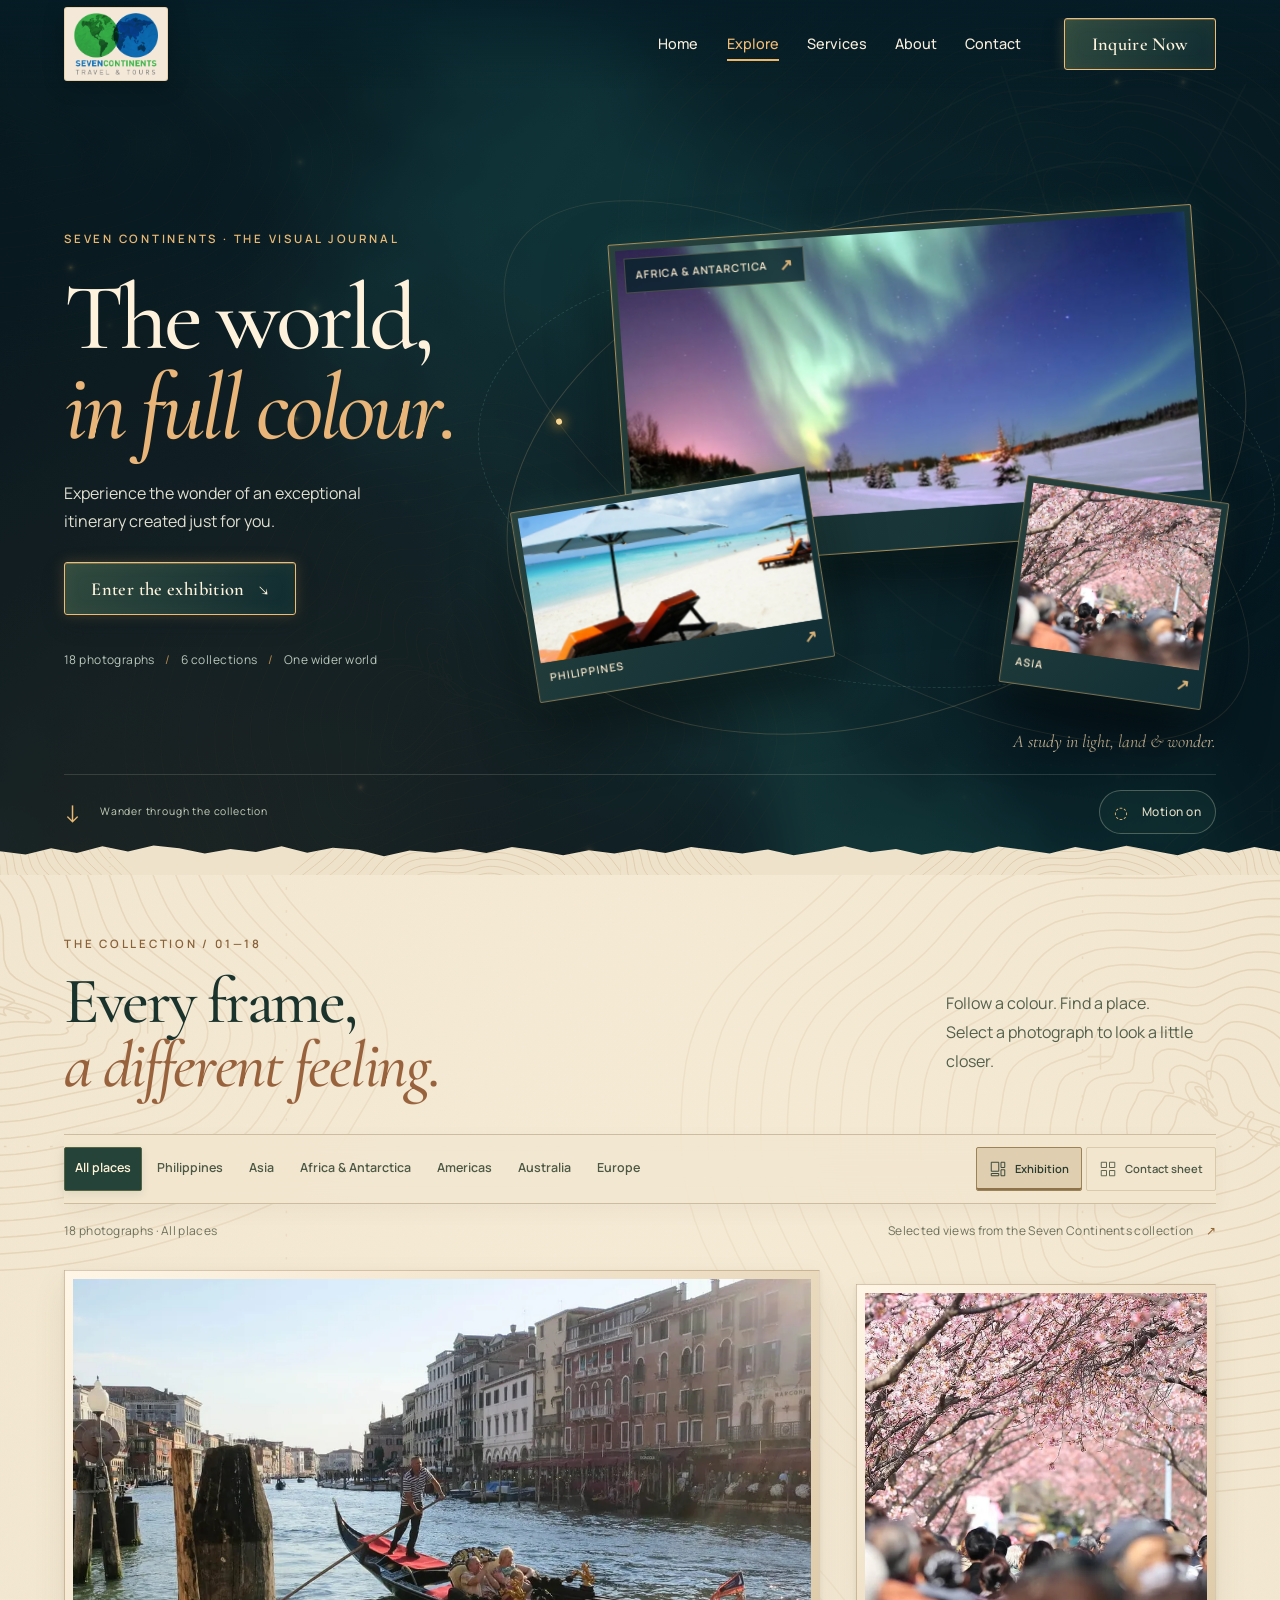
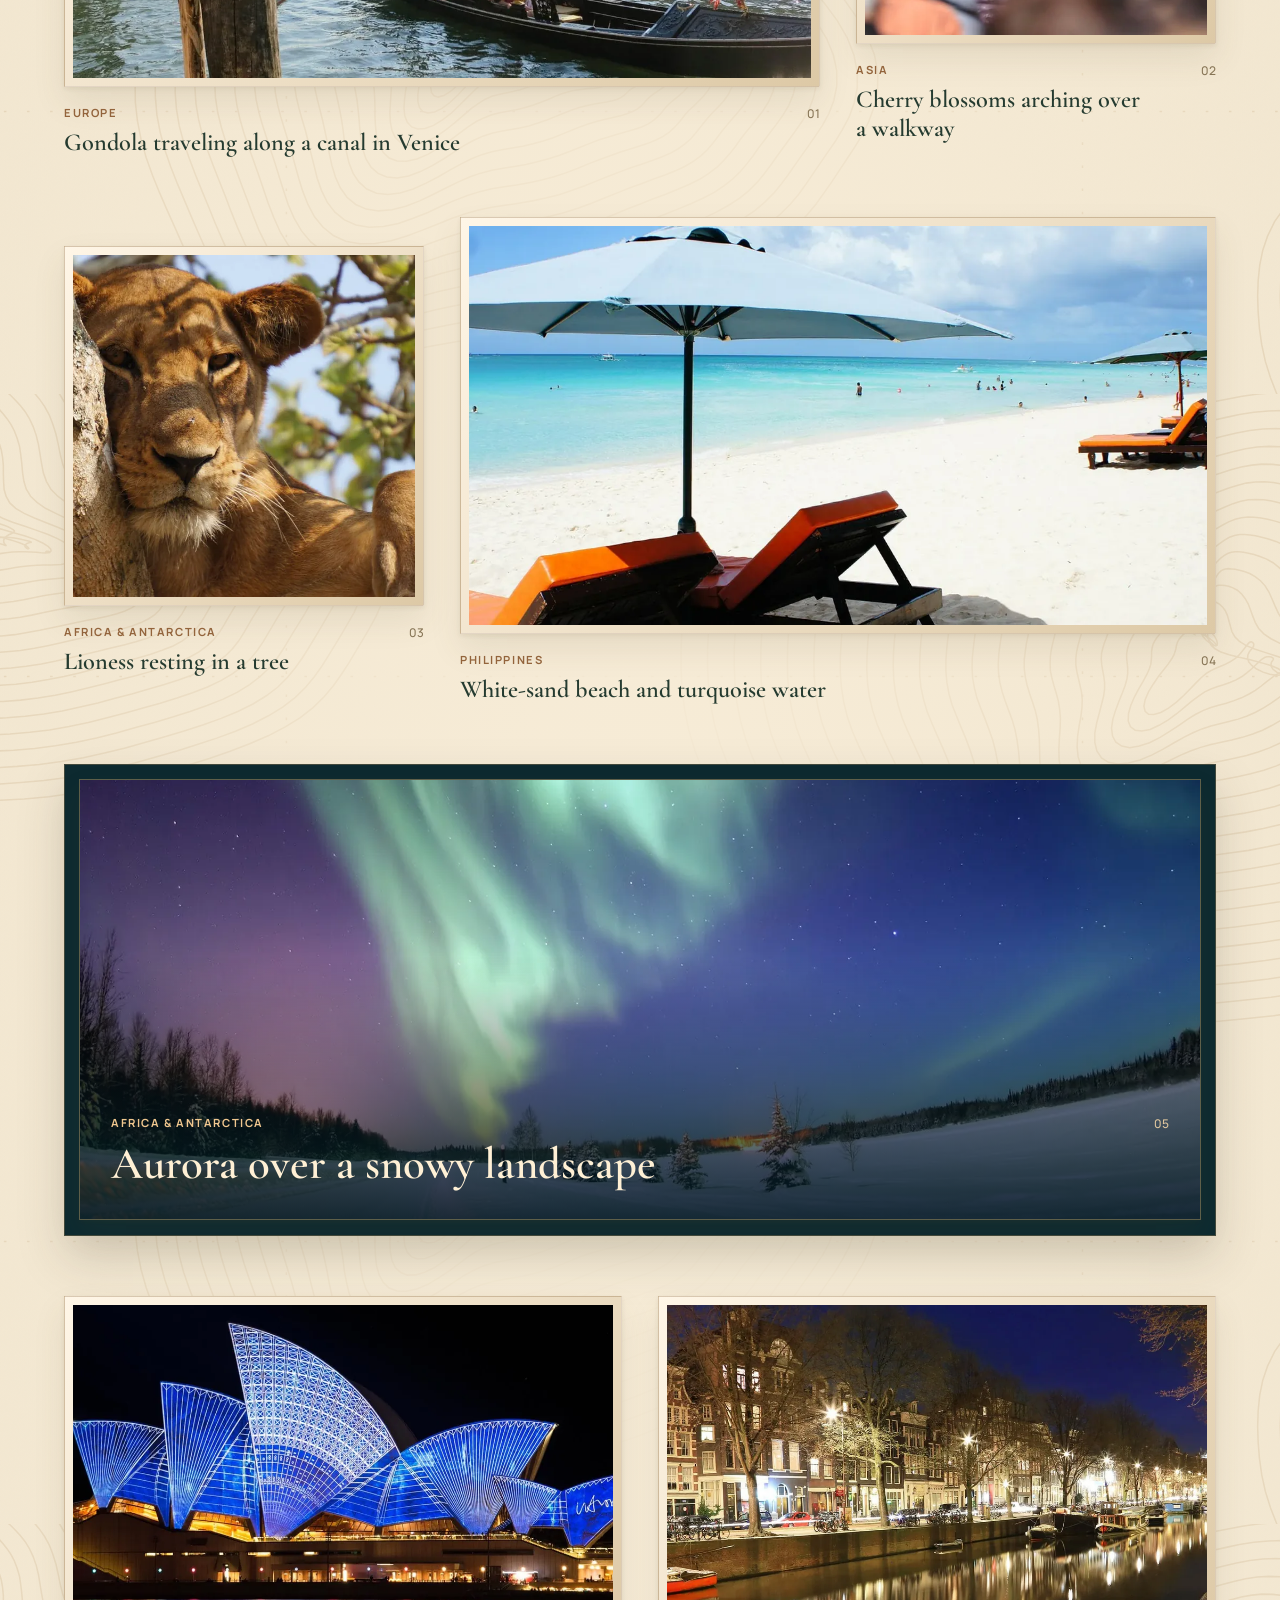
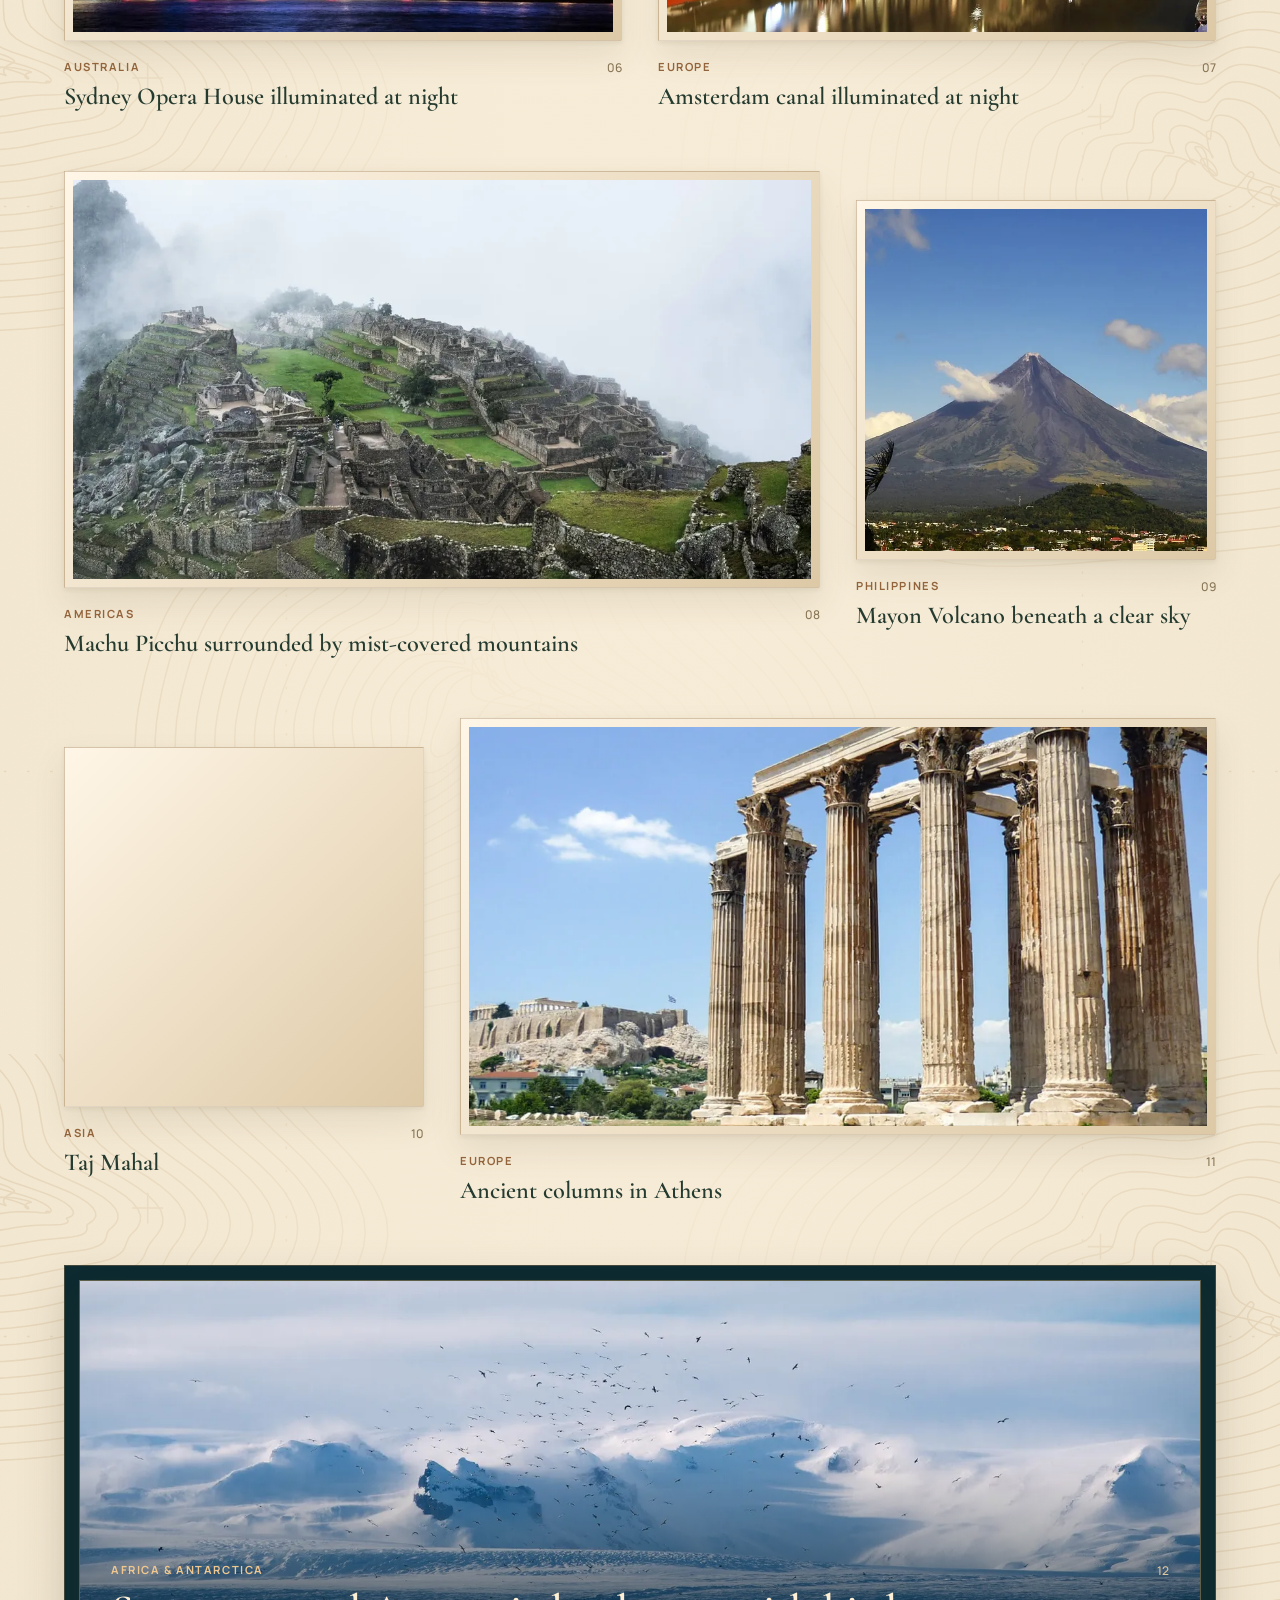
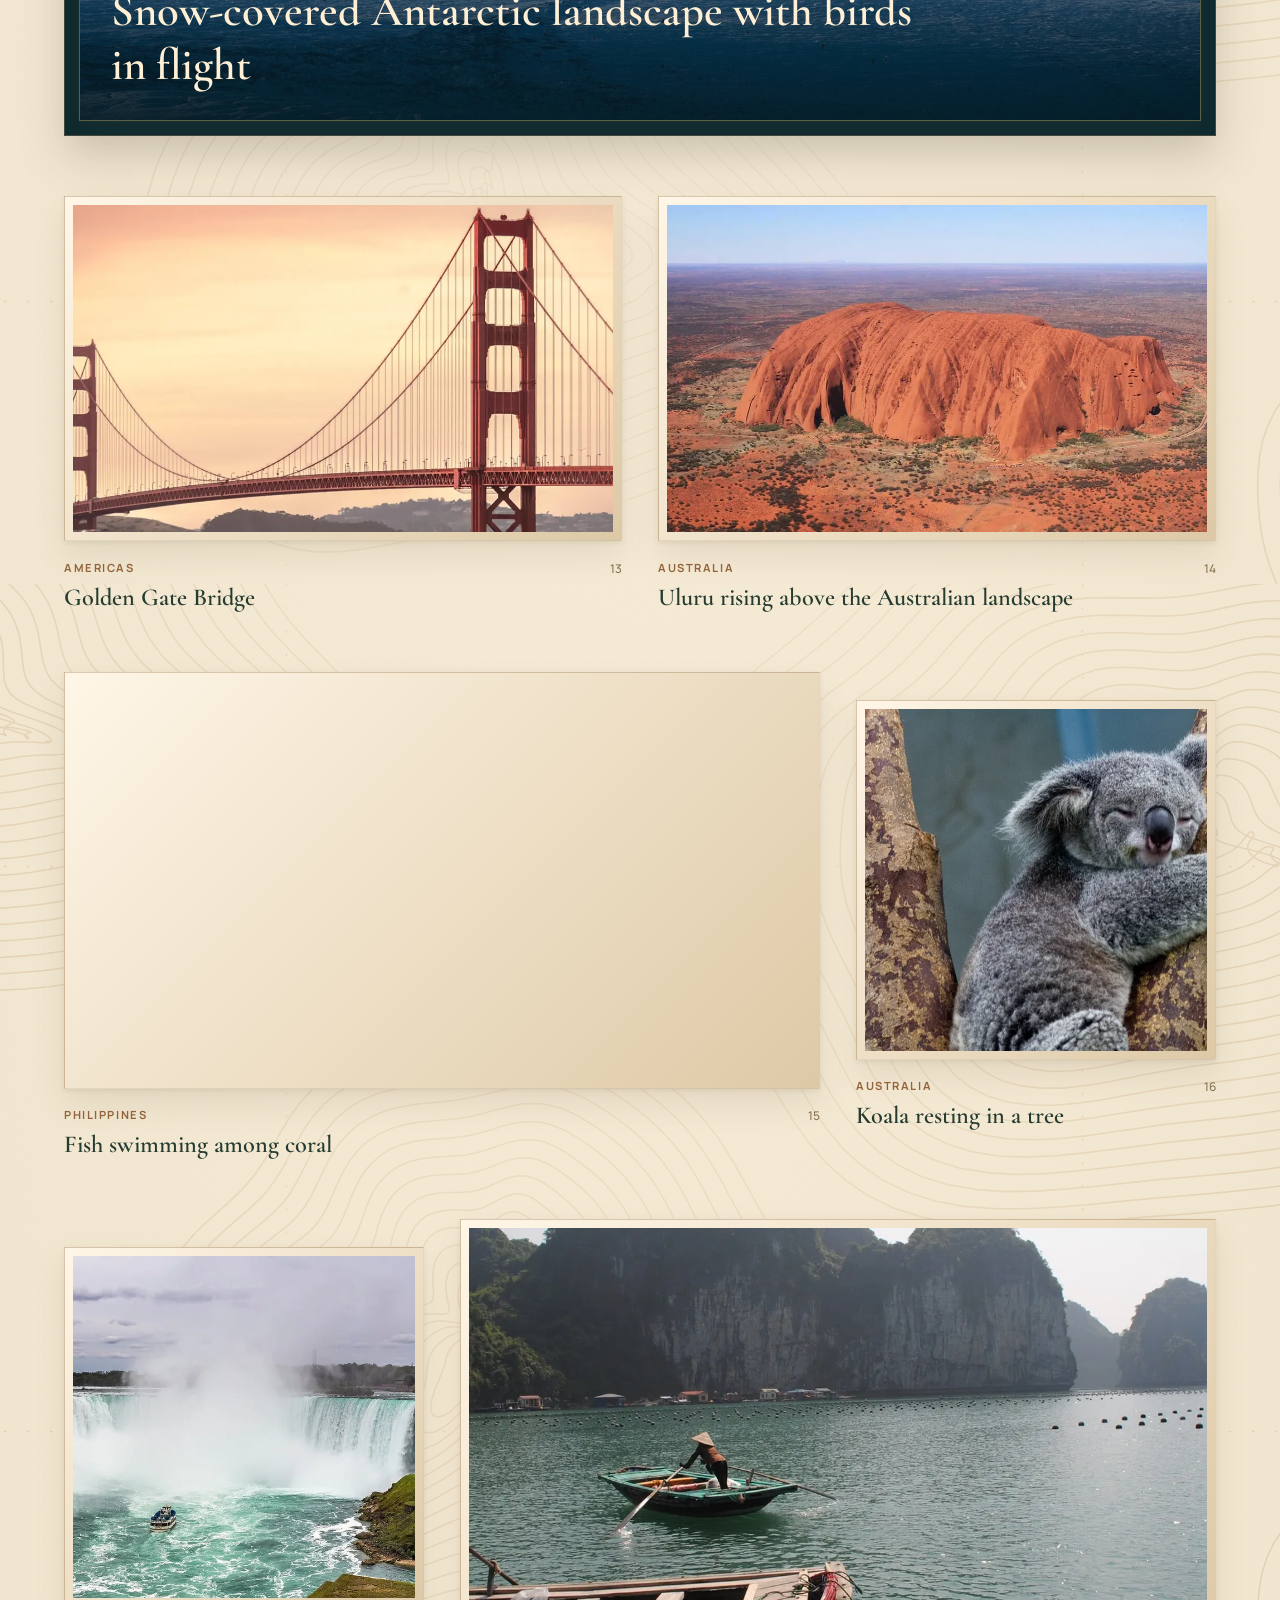
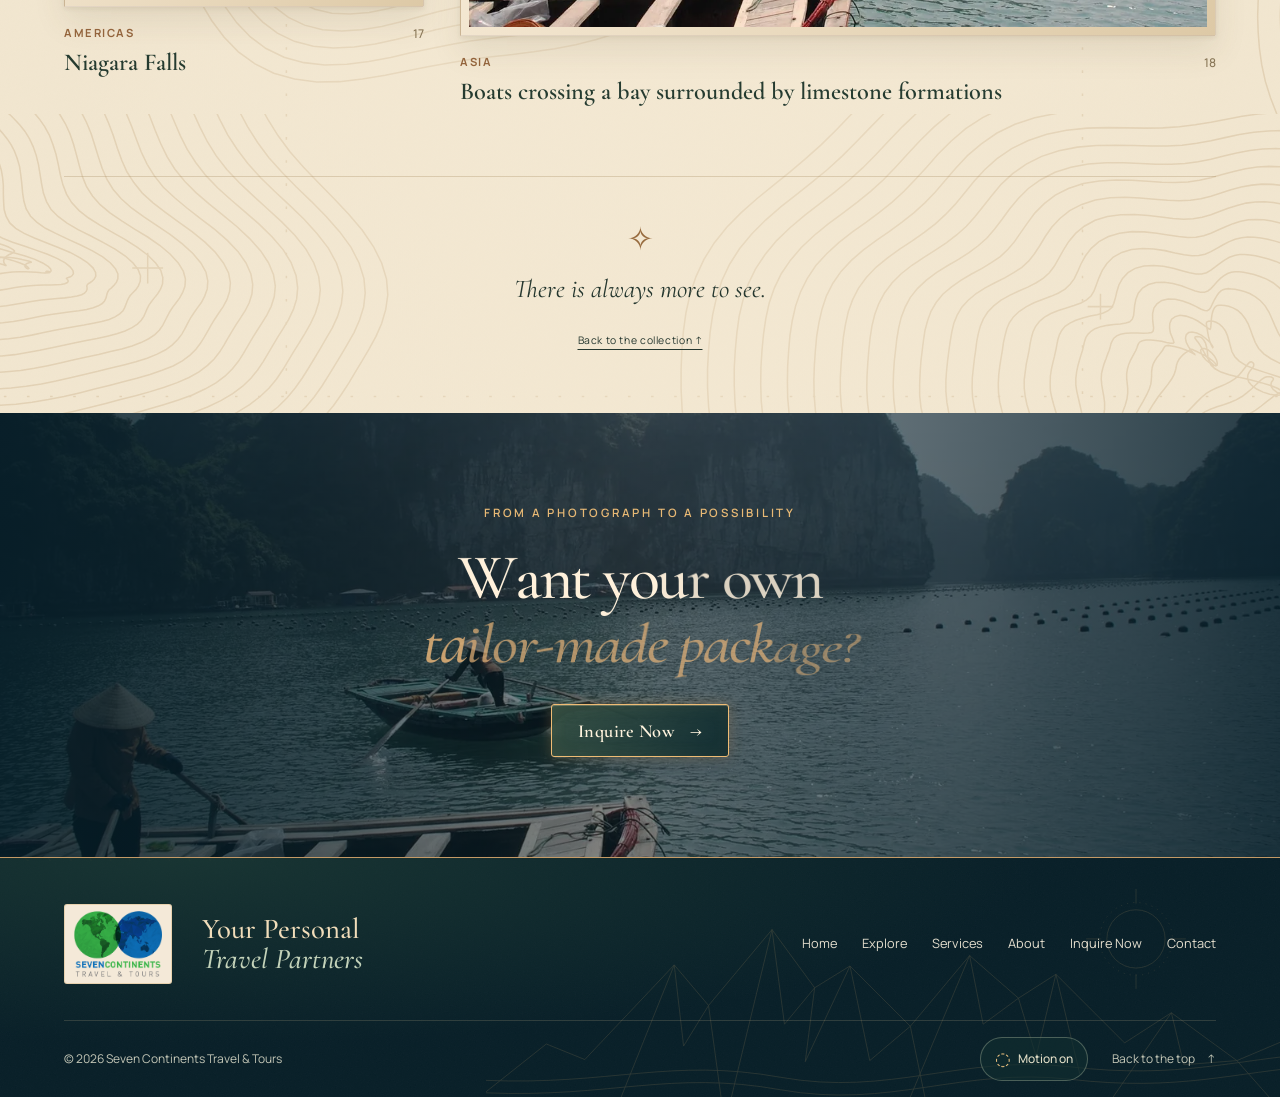
==== commit 46d15c0e: "Add files via upload" ====
--- a/SevenContinents-redesign/gallery.html
+++ b/SevenContinents-redesign/gallery.html
@@ -39,13 +39,13 @@
     <link rel="preconnect" href="https://fonts.googleapis.com">
     <link rel="preconnect" href="https://fonts.gstatic.com" crossorigin>
     <link
-      href="https://fonts.googleapis.com/css2?family=Cormorant+Garamond:wght@500;600;700&amp;family=Manrope:wght@400;500;600;700&amp;display=swap"
+      href="https://fonts.googleapis.com/css2?family=Cormorant+Garamond:ital,wght@0,500;0,600;0,700;1,500;1,600&amp;family=Manrope:wght@400;500;600;700&amp;display=swap"
       rel="stylesheet"
     >
     <link rel="preload" as="image" href="images/optimized/imgi_14_africa-antartica-3.webp" type="image/webp">
-    <link rel="stylesheet" href="css/styles.css?v=gallery-exhibition-1">
-    <script src="js/main.js?v=atlas-20261029" defer></script>
-    <script src="js/gallery.js?v=gallery-exhibition-1" defer></script>
+    <link rel="stylesheet" href="css/styles.css?v=gallery-cinema-1">
+    <script src="js/main.js?v=atelier-polish-2" defer></script>
+    <script src="js/gallery.js?v=gallery-cinema-1" defer></script>
   </head>
   <body class="gallery-atlas">
     <a class="skip-link" href="#main-content">Skip to main content</a>
@@ -78,13 +78,13 @@
         </button>
 
         <nav class="primary-navigation" id="primary-navigation" aria-label="Primary navigation" data-navigation>
-          <a href="index.html">Home</a><a href="gallery.html" aria-current="page">Explore</a><a href="index.html#services">Services</a><a href="index.html#about">About</a>
+          <a href="index.html">Home</a><a href="gallery.html" aria-current="page">Explore</a><a href="index.html#services">Services</a><a href="index.html#about">About</a><a href="index.html#contact">Contact</a>
           <a class="button button-primary nav-cta" href="index.html#inquire">Inquire Now</a>
         </nav>
       </div>
     </header>
 
-    <main class="site-main" id="main-content">
+    <main class="site-main" id="main-content" tabindex="-1">
       <section class="exhibit-hero" aria-labelledby="gallery-title" data-exhibit-hero>
         <div class="exhibit-atmosphere" data-exhibit-atmosphere aria-hidden="true"></div>
         <div class="exhibit-hero-map" aria-hidden="true"><svg class="exhibit-compass" viewBox="0 0 200 200" aria-hidden="true"><g fill="none" stroke="currentColor" stroke-width=".6"><circle cx="100" cy="100" r="95"/><circle cx="100" cy="100" r="84"/><circle cx="100" cy="100" r="65"/><path d="M100 0v200M0 100h200M29 29l142 142M29 171L171 29m71-17 13 75 75 13-75 13-13 75-13-75-75-13 75-13z"/></g></svg></div>
@@ -112,7 +112,7 @@
         </div>
         <div class="container exhibit-hero-bottom">
           <a href="#collection" class="exhibit-scroll-link"><span aria-hidden="true">↓</span> Wander through the collection</a>
-          <button class="exhibit-motion-toggle" type="button" data-gallery-motion aria-pressed="true"><span aria-hidden="true">◌</span> <span data-motion-label>Motion on</span></button>
+          <button class="exhibit-motion-toggle" type="button" data-site-motion aria-pressed="true"><span aria-hidden="true">◌</span> <span data-motion-label>Motion on</span></button>
         </div>
       </section>
 
@@ -133,83 +133,83 @@
               <button type="button" data-filter="europe" aria-pressed="false">Europe</button>
             </div>
             <div class="exhibit-view-switch" aria-label="Gallery presentation">
-              <button type="button" data-exhibit-view="salon" aria-pressed="true" aria-label="Exhibition view"><svg viewBox="0 0 24 24" aria-hidden="true"><path d="M3 3h10v12H3zM16 3h5v7h-5zM16 13h5v8h-5zM3 18h10v3H3z"/></svg></button>
-              <button type="button" data-exhibit-view="sheet" aria-pressed="false" aria-label="Contact sheet view"><svg viewBox="0 0 24 24" aria-hidden="true"><path d="M3 3h7v7H3zM14 3h7v7h-7zM3 14h7v7H3zM14 14h7v7h-7z"/></svg></button>
+              <button type="button" data-exhibit-view="salon" aria-pressed="true" aria-label="Exhibition view"><svg viewBox="0 0 24 24" aria-hidden="true"><path d="M3 3h10v12H3zM16 3h5v7h-5zM16 13h5v8h-5zM3 18h10v3H3z"/></svg><span>Exhibition</span></button>
+              <button type="button" data-exhibit-view="sheet" aria-pressed="false" aria-label="Contact sheet view"><svg viewBox="0 0 24 24" aria-hidden="true"><path d="M3 3h7v7H3zM14 3h7v7h-7zM3 14h7v7H3zM14 14h7v7h-7z"/></svg><span>Contact sheet</span></button>
             </div>
           </div>
           <div class="exhibit-collection-meta"><p class="gallery-status" role="status" data-gallery-status>18 photos shown.</p><p>Selected views from the Seven Continents collection <span aria-hidden="true">↗</span></p></div>
-          <div class="gallery-grid exhibit-wall" data-gallery-grid data-exhibit-layout="salon">
+          <div class="gallery-grid exhibit-wall" data-gallery-grid data-exhibit-layout="salon" data-filtered="false">
             <button class="gallery-card exhibit-work" type="button" data-gallery-item data-category="europe" data-caption="Gondola traveling along a canal in Venice" data-layout-slot="0" aria-label="Open photo of a gondola traveling along a canal in Venice">
               <span class="exhibit-photo"><img src="images/optimized/imgi_22_europe-2.webp" alt="Gondola traveling along a canal in Venice" width="1600" height="614" loading="lazy" decoding="async"><span class="exhibit-view-photo" aria-hidden="true">Look closer <span>↗</span></span></span>
               <span class="exhibit-caption"><span class="exhibit-region">Europe</span><span class="exhibit-photo-title">Gondola traveling along a canal in Venice</span><span class="exhibit-number" aria-hidden="true">01</span></span>
             </button>
-            <button class="gallery-card exhibit-work" type="button" data-gallery-item data-category="philippines" data-caption="White-sand beach and turquoise water" data-layout-slot="1" aria-label="Open photo of a white-sand beach and turquoise water">
+            <button class="gallery-card exhibit-work" type="button" data-gallery-item data-category="asia" data-caption="Cherry blossoms arching over a walkway" data-layout-slot="1" aria-label="Open photo of cherry blossoms arching over a walkway">
+              <span class="exhibit-photo"><img src="images/optimized/imgi_11_asia-3.webp" alt="Cherry blossoms arching over a walkway" width="1600" height="614" loading="lazy" decoding="async"><span class="exhibit-view-photo" aria-hidden="true">Look closer <span>↗</span></span></span>
+              <span class="exhibit-caption"><span class="exhibit-region">Asia</span><span class="exhibit-photo-title">Cherry blossoms arching over a walkway</span><span class="exhibit-number" aria-hidden="true">02</span></span>
+            </button>
+            <button class="gallery-card exhibit-work" type="button" data-gallery-item data-category="africa-antarctica" data-caption="Lioness resting in a tree" data-layout-slot="2" aria-label="Open photo of a lioness resting in a tree">
+              <span class="exhibit-photo"><img src="images/optimized/imgi_12_africa-antartica-1.webp" alt="Lioness resting in a tree" width="1600" height="614" loading="lazy" decoding="async"><span class="exhibit-view-photo" aria-hidden="true">Look closer <span>↗</span></span></span>
+              <span class="exhibit-caption"><span class="exhibit-region">Africa &amp; Antarctica</span><span class="exhibit-photo-title">Lioness resting in a tree</span><span class="exhibit-number" aria-hidden="true">03</span></span>
+            </button>
+            <button class="gallery-card exhibit-work" type="button" data-gallery-item data-category="philippines" data-caption="White-sand beach and turquoise water" data-layout-slot="3" aria-label="Open photo of a white-sand beach and turquoise water">
               <span class="exhibit-photo"><img src="images/optimized/imgi_7_philippines-2.webp" alt="White-sand beach and turquoise water" width="1600" height="614" loading="lazy" decoding="async"><span class="exhibit-view-photo" aria-hidden="true">Look closer <span>↗</span></span></span>
-              <span class="exhibit-caption"><span class="exhibit-region">Philippines</span><span class="exhibit-photo-title">White-sand beach and turquoise water</span><span class="exhibit-number" aria-hidden="true">02</span></span>
-            </button>
-            <button class="gallery-card exhibit-work" type="button" data-gallery-item data-category="asia" data-caption="Cherry blossoms arching over a walkway" data-layout-slot="2" aria-label="Open photo of cherry blossoms arching over a walkway">
-              <span class="exhibit-photo"><img src="images/optimized/imgi_11_asia-3.webp" alt="Cherry blossoms arching over a walkway" width="1600" height="614" loading="lazy" decoding="async"><span class="exhibit-view-photo" aria-hidden="true">Look closer <span>↗</span></span></span>
-              <span class="exhibit-caption"><span class="exhibit-region">Asia</span><span class="exhibit-photo-title">Cherry blossoms arching over a walkway</span><span class="exhibit-number" aria-hidden="true">03</span></span>
-            </button>
-            <button class="gallery-card exhibit-work" type="button" data-gallery-item data-category="americas" data-caption="Machu Picchu surrounded by mist-covered mountains" data-layout-slot="3" aria-label="Open photo of Machu Picchu surrounded by mist-covered mountains">
-              <span class="exhibit-photo"><img src="images/optimized/imgi_17_america-3.webp" alt="Machu Picchu surrounded by mist-covered mountains" width="1600" height="614" loading="lazy" decoding="async"><span class="exhibit-view-photo" aria-hidden="true">Look closer <span>↗</span></span></span>
-              <span class="exhibit-caption"><span class="exhibit-region">Americas</span><span class="exhibit-photo-title">Machu Picchu surrounded by mist-covered mountains</span><span class="exhibit-number" aria-hidden="true">04</span></span>
-            </button>
-            <button class="gallery-card exhibit-work" type="button" data-gallery-item data-category="africa-antarctica" data-caption="Lioness resting in a tree" data-layout-slot="4" aria-label="Open photo of a lioness resting in a tree">
-              <span class="exhibit-photo"><img src="images/optimized/imgi_12_africa-antartica-1.webp" alt="Lioness resting in a tree" width="1600" height="614" loading="lazy" decoding="async"><span class="exhibit-view-photo" aria-hidden="true">Look closer <span>↗</span></span></span>
-              <span class="exhibit-caption"><span class="exhibit-region">Africa &amp; Antarctica</span><span class="exhibit-photo-title">Lioness resting in a tree</span><span class="exhibit-number" aria-hidden="true">05</span></span>
+              <span class="exhibit-caption"><span class="exhibit-region">Philippines</span><span class="exhibit-photo-title">White-sand beach and turquoise water</span><span class="exhibit-number" aria-hidden="true">04</span></span>
+            </button>
+            <button class="gallery-card exhibit-work" type="button" data-gallery-item data-category="africa-antarctica" data-caption="Aurora over a snowy landscape" data-layout-slot="4" aria-label="Open photo of an aurora over a snowy landscape">
+              <span class="exhibit-photo"><img src="images/optimized/imgi_14_africa-antartica-3.webp" alt="Aurora over a snowy landscape" width="1600" height="614" loading="lazy" decoding="async"><span class="exhibit-view-photo" aria-hidden="true">Look closer <span>↗</span></span></span>
+              <span class="exhibit-caption"><span class="exhibit-region">Africa &amp; Antarctica</span><span class="exhibit-photo-title">Aurora over a snowy landscape</span><span class="exhibit-number" aria-hidden="true">05</span></span>
             </button>
             <button class="gallery-card exhibit-work" type="button" data-gallery-item data-category="australia" data-caption="Sydney Opera House illuminated at night" data-layout-slot="5" aria-label="Open photo of the Sydney Opera House illuminated at night">
               <span class="exhibit-photo"><img src="images/optimized/imgi_18_australia-1.webp" alt="Sydney Opera House illuminated at night" width="1600" height="614" loading="lazy" decoding="async"><span class="exhibit-view-photo" aria-hidden="true">Look closer <span>↗</span></span></span>
               <span class="exhibit-caption"><span class="exhibit-region">Australia</span><span class="exhibit-photo-title">Sydney Opera House illuminated at night</span><span class="exhibit-number" aria-hidden="true">06</span></span>
             </button>
-            <button class="gallery-card exhibit-work" type="button" data-gallery-item data-category="africa-antarctica" data-caption="Snow-covered Antarctic landscape with birds in flight" data-layout-slot="0" aria-label="Open photo of a snow-covered Antarctic landscape with birds in flight">
-              <span class="exhibit-photo"><img src="images/optimized/imgi_13_africa-antartica-2.webp" alt="Snow-covered Antarctic landscape with birds in flight" width="1600" height="614" loading="lazy" decoding="async"><span class="exhibit-view-photo" aria-hidden="true">Look closer <span>↗</span></span></span>
-              <span class="exhibit-caption"><span class="exhibit-region">Africa &amp; Antarctica</span><span class="exhibit-photo-title">Snow-covered Antarctic landscape with birds in flight</span><span class="exhibit-number" aria-hidden="true">07</span></span>
+            <button class="gallery-card exhibit-work" type="button" data-gallery-item data-category="europe" data-caption="Amsterdam canal illuminated at night" data-layout-slot="6" aria-label="Open photo of an Amsterdam canal illuminated at night">
+              <span class="exhibit-photo"><img src="images/optimized/imgi_23_europe-3.webp" alt="Amsterdam canal illuminated at night" width="1600" height="614" loading="lazy" decoding="async"><span class="exhibit-view-photo" aria-hidden="true">Look closer <span>↗</span></span></span>
+              <span class="exhibit-caption"><span class="exhibit-region">Europe</span><span class="exhibit-photo-title">Amsterdam canal illuminated at night</span><span class="exhibit-number" aria-hidden="true">07</span></span>
+            </button>
+            <button class="gallery-card exhibit-work" type="button" data-gallery-item data-category="americas" data-caption="Machu Picchu surrounded by mist-covered mountains" data-layout-slot="0" aria-label="Open photo of Machu Picchu surrounded by mist-covered mountains">
+              <span class="exhibit-photo"><img src="images/optimized/imgi_17_america-3.webp" alt="Machu Picchu surrounded by mist-covered mountains" width="1600" height="614" loading="lazy" decoding="async"><span class="exhibit-view-photo" aria-hidden="true">Look closer <span>↗</span></span></span>
+              <span class="exhibit-caption"><span class="exhibit-region">Americas</span><span class="exhibit-photo-title">Machu Picchu surrounded by mist-covered mountains</span><span class="exhibit-number" aria-hidden="true">08</span></span>
             </button>
             <button class="gallery-card exhibit-work" type="button" data-gallery-item data-category="philippines" data-caption="Mayon Volcano beneath a clear sky" data-layout-slot="1" aria-label="Open photo of Mayon Volcano beneath a clear sky">
               <span class="exhibit-photo"><img src="images/optimized/imgi_8_philippines-3.webp" alt="Mayon Volcano beneath a clear sky" width="1600" height="614" loading="lazy" decoding="async"><span class="exhibit-view-photo" aria-hidden="true">Look closer <span>↗</span></span></span>
-              <span class="exhibit-caption"><span class="exhibit-region">Philippines</span><span class="exhibit-photo-title">Mayon Volcano beneath a clear sky</span><span class="exhibit-number" aria-hidden="true">08</span></span>
+              <span class="exhibit-caption"><span class="exhibit-region">Philippines</span><span class="exhibit-photo-title">Mayon Volcano beneath a clear sky</span><span class="exhibit-number" aria-hidden="true">09</span></span>
             </button>
             <button class="gallery-card exhibit-work" type="button" data-gallery-item data-category="asia" data-caption="Taj Mahal" data-layout-slot="2" aria-label="Open photo of the Taj Mahal">
               <span class="exhibit-photo"><img src="images/optimized/imgi_10_asia-2.webp" alt="Taj Mahal" width="1600" height="614" loading="lazy" decoding="async"><span class="exhibit-view-photo" aria-hidden="true">Look closer <span>↗</span></span></span>
-              <span class="exhibit-caption"><span class="exhibit-region">Asia</span><span class="exhibit-photo-title">Taj Mahal</span><span class="exhibit-number" aria-hidden="true">09</span></span>
-            </button>
-            <button class="gallery-card exhibit-work" type="button" data-gallery-item data-category="americas" data-caption="Golden Gate Bridge" data-layout-slot="3" aria-label="Open photo of the Golden Gate Bridge">
+              <span class="exhibit-caption"><span class="exhibit-region">Asia</span><span class="exhibit-photo-title">Taj Mahal</span><span class="exhibit-number" aria-hidden="true">10</span></span>
+            </button>
+            <button class="gallery-card exhibit-work" type="button" data-gallery-item data-category="europe" data-caption="Ancient columns in Athens" data-layout-slot="3" aria-label="Open photo of ancient columns in Athens">
+              <span class="exhibit-photo"><img src="images/optimized/imgi_21_europe-1.webp" alt="Ancient columns in Athens" width="1600" height="614" loading="lazy" decoding="async"><span class="exhibit-view-photo" aria-hidden="true">Look closer <span>↗</span></span></span>
+              <span class="exhibit-caption"><span class="exhibit-region">Europe</span><span class="exhibit-photo-title">Ancient columns in Athens</span><span class="exhibit-number" aria-hidden="true">11</span></span>
+            </button>
+            <button class="gallery-card exhibit-work" type="button" data-gallery-item data-category="africa-antarctica" data-caption="Snow-covered Antarctic landscape with birds in flight" data-layout-slot="4" aria-label="Open photo of a snow-covered Antarctic landscape with birds in flight">
+              <span class="exhibit-photo"><img src="images/optimized/imgi_13_africa-antartica-2.webp" alt="Snow-covered Antarctic landscape with birds in flight" width="1600" height="614" loading="lazy" decoding="async"><span class="exhibit-view-photo" aria-hidden="true">Look closer <span>↗</span></span></span>
+              <span class="exhibit-caption"><span class="exhibit-region">Africa &amp; Antarctica</span><span class="exhibit-photo-title">Snow-covered Antarctic landscape with birds in flight</span><span class="exhibit-number" aria-hidden="true">12</span></span>
+            </button>
+            <button class="gallery-card exhibit-work" type="button" data-gallery-item data-category="americas" data-caption="Golden Gate Bridge" data-layout-slot="5" aria-label="Open photo of the Golden Gate Bridge">
               <span class="exhibit-photo"><img src="images/optimized/imgi_16_america-2.webp" alt="Golden Gate Bridge" width="1600" height="614" loading="lazy" decoding="async"><span class="exhibit-view-photo" aria-hidden="true">Look closer <span>↗</span></span></span>
-              <span class="exhibit-caption"><span class="exhibit-region">Americas</span><span class="exhibit-photo-title">Golden Gate Bridge</span><span class="exhibit-number" aria-hidden="true">10</span></span>
-            </button>
-            <button class="gallery-card exhibit-work" type="button" data-gallery-item data-category="philippines" data-caption="Fish swimming among coral" data-layout-slot="4" aria-label="Open photo of a fish swimming among coral">
+              <span class="exhibit-caption"><span class="exhibit-region">Americas</span><span class="exhibit-photo-title">Golden Gate Bridge</span><span class="exhibit-number" aria-hidden="true">13</span></span>
+            </button>
+            <button class="gallery-card exhibit-work" type="button" data-gallery-item data-category="australia" data-caption="Uluru rising above the Australian landscape" data-layout-slot="6" aria-label="Open photo of Uluru rising above the Australian landscape">
+              <span class="exhibit-photo"><img src="images/optimized/imgi_19_australia-2.webp" alt="Uluru rising above the Australian landscape" width="1600" height="614" loading="lazy" decoding="async"><span class="exhibit-view-photo" aria-hidden="true">Look closer <span>↗</span></span></span>
+              <span class="exhibit-caption"><span class="exhibit-region">Australia</span><span class="exhibit-photo-title">Uluru rising above the Australian landscape</span><span class="exhibit-number" aria-hidden="true">14</span></span>
+            </button>
+            <button class="gallery-card exhibit-work" type="button" data-gallery-item data-category="philippines" data-caption="Fish swimming among coral" data-layout-slot="0" aria-label="Open photo of a fish swimming among coral">
               <span class="exhibit-photo"><img src="images/optimized/imgi_6_philippines-1.webp" alt="Fish swimming among coral" width="1600" height="614" loading="lazy" decoding="async"><span class="exhibit-view-photo" aria-hidden="true">Look closer <span>↗</span></span></span>
-              <span class="exhibit-caption"><span class="exhibit-region">Philippines</span><span class="exhibit-photo-title">Fish swimming among coral</span><span class="exhibit-number" aria-hidden="true">11</span></span>
-            </button>
-            <button class="gallery-card exhibit-work" type="button" data-gallery-item data-category="australia" data-caption="Uluru rising above the Australian landscape" data-layout-slot="5" aria-label="Open photo of Uluru rising above the Australian landscape">
-              <span class="exhibit-photo"><img src="images/optimized/imgi_19_australia-2.webp" alt="Uluru rising above the Australian landscape" width="1600" height="614" loading="lazy" decoding="async"><span class="exhibit-view-photo" aria-hidden="true">Look closer <span>↗</span></span></span>
-              <span class="exhibit-caption"><span class="exhibit-region">Australia</span><span class="exhibit-photo-title">Uluru rising above the Australian landscape</span><span class="exhibit-number" aria-hidden="true">12</span></span>
-            </button>
-            <button class="gallery-card exhibit-work" type="button" data-gallery-item data-category="asia" data-caption="Boats crossing a bay surrounded by limestone formations" data-layout-slot="0" aria-label="Open photo of boats crossing a bay surrounded by limestone formations">
+              <span class="exhibit-caption"><span class="exhibit-region">Philippines</span><span class="exhibit-photo-title">Fish swimming among coral</span><span class="exhibit-number" aria-hidden="true">15</span></span>
+            </button>
+            <button class="gallery-card exhibit-work" type="button" data-gallery-item data-category="australia" data-caption="Koala resting in a tree" data-layout-slot="1" aria-label="Open photo of a koala resting in a tree">
+              <span class="exhibit-photo"><img src="images/optimized/imgi_20_australia-3.webp" alt="Koala resting in a tree" width="1600" height="614" loading="lazy" decoding="async"><span class="exhibit-view-photo" aria-hidden="true">Look closer <span>↗</span></span></span>
+              <span class="exhibit-caption"><span class="exhibit-region">Australia</span><span class="exhibit-photo-title">Koala resting in a tree</span><span class="exhibit-number" aria-hidden="true">16</span></span>
+            </button>
+            <button class="gallery-card exhibit-work" type="button" data-gallery-item data-category="americas" data-caption="Niagara Falls" data-layout-slot="2" aria-label="Open photo of Niagara Falls">
+              <span class="exhibit-photo"><img src="images/optimized/imgi_15_america-1.webp" alt="Niagara Falls" width="1600" height="614" loading="lazy" decoding="async"><span class="exhibit-view-photo" aria-hidden="true">Look closer <span>↗</span></span></span>
+              <span class="exhibit-caption"><span class="exhibit-region">Americas</span><span class="exhibit-photo-title">Niagara Falls</span><span class="exhibit-number" aria-hidden="true">17</span></span>
+            </button>
+            <button class="gallery-card exhibit-work" type="button" data-gallery-item data-category="asia" data-caption="Boats crossing a bay surrounded by limestone formations" data-layout-slot="3" aria-label="Open photo of boats crossing a bay surrounded by limestone formations">
               <span class="exhibit-photo"><img src="images/optimized/imgi_9_asia-1.webp" alt="Boats crossing a bay surrounded by limestone formations" width="1600" height="614" loading="lazy" decoding="async"><span class="exhibit-view-photo" aria-hidden="true">Look closer <span>↗</span></span></span>
-              <span class="exhibit-caption"><span class="exhibit-region">Asia</span><span class="exhibit-photo-title">Boats crossing a bay surrounded by limestone formations</span><span class="exhibit-number" aria-hidden="true">13</span></span>
-            </button>
-            <button class="gallery-card exhibit-work" type="button" data-gallery-item data-category="africa-antarctica" data-caption="Aurora over a snowy landscape" data-layout-slot="1" aria-label="Open photo of an aurora over a snowy landscape">
-              <span class="exhibit-photo"><img src="images/optimized/imgi_14_africa-antartica-3.webp" alt="Aurora over a snowy landscape" width="1600" height="614" loading="lazy" decoding="async"><span class="exhibit-view-photo" aria-hidden="true">Look closer <span>↗</span></span></span>
-              <span class="exhibit-caption"><span class="exhibit-region">Africa &amp; Antarctica</span><span class="exhibit-photo-title">Aurora over a snowy landscape</span><span class="exhibit-number" aria-hidden="true">14</span></span>
-            </button>
-            <button class="gallery-card exhibit-work" type="button" data-gallery-item data-category="europe" data-caption="Ancient columns in Athens" data-layout-slot="2" aria-label="Open photo of ancient columns in Athens">
-              <span class="exhibit-photo"><img src="images/optimized/imgi_21_europe-1.webp" alt="Ancient columns in Athens" width="1600" height="614" loading="lazy" decoding="async"><span class="exhibit-view-photo" aria-hidden="true">Look closer <span>↗</span></span></span>
-              <span class="exhibit-caption"><span class="exhibit-region">Europe</span><span class="exhibit-photo-title">Ancient columns in Athens</span><span class="exhibit-number" aria-hidden="true">15</span></span>
-            </button>
-            <button class="gallery-card exhibit-work" type="button" data-gallery-item data-category="americas" data-caption="Niagara Falls" data-layout-slot="3" aria-label="Open photo of Niagara Falls">
-              <span class="exhibit-photo"><img src="images/optimized/imgi_15_america-1.webp" alt="Niagara Falls" width="1600" height="614" loading="lazy" decoding="async"><span class="exhibit-view-photo" aria-hidden="true">Look closer <span>↗</span></span></span>
-              <span class="exhibit-caption"><span class="exhibit-region">Americas</span><span class="exhibit-photo-title">Niagara Falls</span><span class="exhibit-number" aria-hidden="true">16</span></span>
-            </button>
-            <button class="gallery-card exhibit-work" type="button" data-gallery-item data-category="europe" data-caption="Amsterdam canal illuminated at night" data-layout-slot="4" aria-label="Open photo of an Amsterdam canal illuminated at night">
-              <span class="exhibit-photo"><img src="images/optimized/imgi_23_europe-3.webp" alt="Amsterdam canal illuminated at night" width="1600" height="614" loading="lazy" decoding="async"><span class="exhibit-view-photo" aria-hidden="true">Look closer <span>↗</span></span></span>
-              <span class="exhibit-caption"><span class="exhibit-region">Europe</span><span class="exhibit-photo-title">Amsterdam canal illuminated at night</span><span class="exhibit-number" aria-hidden="true">17</span></span>
-            </button>
-            <button class="gallery-card exhibit-work" type="button" data-gallery-item data-category="australia" data-caption="Koala resting in a tree" data-layout-slot="5" aria-label="Open photo of a koala resting in a tree">
-              <span class="exhibit-photo"><img src="images/optimized/imgi_20_australia-3.webp" alt="Koala resting in a tree" width="1600" height="614" loading="lazy" decoding="async"><span class="exhibit-view-photo" aria-hidden="true">Look closer <span>↗</span></span></span>
-              <span class="exhibit-caption"><span class="exhibit-region">Australia</span><span class="exhibit-photo-title">Koala resting in a tree</span><span class="exhibit-number" aria-hidden="true">18</span></span>
+              <span class="exhibit-caption"><span class="exhibit-region">Asia</span><span class="exhibit-photo-title">Boats crossing a bay surrounded by limestone formations</span><span class="exhibit-number" aria-hidden="true">18</span></span>
             </button>
           </div>
           <div class="exhibit-endnote"><span aria-hidden="true">✧</span><p>There is always more to see.</p><a href="#collection">Back to the collection ↑</a></div>
@@ -227,6 +227,7 @@
 
     <dialog class="lightbox" aria-labelledby="lightbox-caption" data-lightbox>
       <div class="lightbox-panel">
+        <div class="exhibit-lightbox-atmosphere" data-lightbox-atmosphere aria-hidden="true"></div>
         <p class="exhibit-lightbox-index" data-photo-position aria-live="polite">The collection</p>
         <button class="lightbox-close" type="button" aria-label="Close lightbox" data-lightbox-close>
           <svg viewBox="0 0 24 24" aria-hidden="true">
@@ -255,6 +256,8 @@
           </figcaption>
         </figure>
 
+        <div class="exhibit-filmstrip" role="toolbar" aria-label="Photographs in this collection" data-filmstrip></div>
+
         <button class="lightbox-control lightbox-next" type="button" aria-label="Next photo" data-lightbox-next>
           <svg viewBox="0 0 24 24" aria-hidden="true">
             <path d="m9 18 6-6-6-6"></path>
@@ -263,13 +266,14 @@
       </div>
     </dialog>
 
-    <footer class="site-footer exhibit-footer">
-      <div class="container exhibit-footer-main">
+    <footer class="site-footer atlas-site-footer">
+      <svg class="atlas-footer-landscape" viewBox="0 0 800 200" fill="none" aria-hidden="true"><g stroke="currentColor" stroke-width=".7"><path d="M0 195 58 149 95 164 181 73 214 112 275 39 316 95 350 74 408 132 465 64 512 105 548 82 614 148 659 119 722 165 800 132M130 200l51-127 9 78 24-39 12 88M236 200l39-161 12 91 29-35-9 71 43-92 19 91 39-33 14 68M408 200l57-136 13 66 34-25 17 56 19-79 23 96M603 200l56-81 12 50 51-4 31 35M0 184c120 5 177-22 283-3s174-22 279-10 156-7 238-13M0 196c120 5 177-22 283-3s174-22 279-10 156-7 238-13"/><circle cx="625" cy="48" r="28"/><circle cx="625" cy="48" r="35" stroke-dasharray="1 5"/><path d="M625 0v14m0 68v14m-48-48h14m68 0h14"/></g></svg>
+      <div class="container atlas-footer-main">
         <a class="footer-logo" href="index.html" aria-label="Seven Continents Travel and Tours home"><img src="images/imgi_1_seven-contenents-travel-tours-logo.png" alt="Seven Continents Travel and Tours" width="221" height="164" loading="lazy" decoding="async"></a>
-        <nav aria-label="Footer navigation"><a href="index.html">Home</a><a href="#collection">The collection</a><a href="index.html#services">Services</a><a href="index.html#about">About</a><a href="index.html#inquire">Inquire Now</a><a href="index.html#contact">Contact</a></nav>
-        <p>Your Personal<br>Travel Partners</p>
+        <p class="atlas-footer-signature">Your Personal<br><em>Travel Partners</em></p>
+        <nav aria-label="Footer navigation"><a href="index.html">Home</a><a href="gallery.html">Explore</a><a href="index.html#services">Services</a><a href="index.html#about">About</a><a href="index.html#inquire">Inquire Now</a><a href="index.html#contact">Contact</a></nav>
       </div>
-      <div class="container exhibit-footer-bottom"><p>&copy; 2026 Seven Continents Travel &amp; Tours</p><a href="#main-content">Back to the top ↑</a></div>
+      <div class="container atlas-footer-bottom"><p>&copy; 2026 Seven Continents Travel &amp; Tours</p><div class="atlas-footer-tools"><button class="atlas-motion-toggle" type="button" data-site-motion aria-pressed="true"><span aria-hidden="true">◌</span> <span data-motion-label>Motion on</span></button><a href="#main-content">Back to the top <span aria-hidden="true">↑</span></a></div></div>
     </footer>
   </body>
 </html>
--- a/SevenContinents-redesign/css/styles.css
+++ b/SevenContinents-redesign/css/styles.css
@@ -8,8 +8,8 @@
   --white: #ffffff;
   --border: #d8e3ea;
   --shadow-soft: 0 14px 36px rgb(15 42 67 / 10%);
-  --font-heading: "Playfair Display", Georgia, serif;
-  --font-body: "Inter", Arial, sans-serif;
+  --font-heading: "Cormorant Garamond", Georgia, serif;
+  --font-body: "Manrope", "Segoe UI", Arial, sans-serif;
   --container: 1180px;
   --header-height: 88px;
 }
@@ -63,6 +63,7 @@
 }
 
 .skip-link {
+  clip-path: inset(50%);
   position: fixed;
   top: 0.75rem;
   left: 0.75rem;
@@ -77,6 +78,7 @@
 }
 
 .skip-link:focus {
+  clip-path: none;
   transform: translateY(0);
 }
 
@@ -231,6 +233,8 @@
   min-height: 52vh;
 }
 
+.site-main:focus { outline:none; }
+
 h1,
 h2,
 h3 {
@@ -1518,54 +1522,144 @@
   color: var(--atlas-ink);
   font-family: var(--font-body);
 }
+
+/* Shared finishing system: navigation, focus, paper grain and footer. */
+:is(.home-atlas,.gallery-atlas) { --header-height:88px; --atlas-grain:url("data:image/svg+xml,%3Csvg%20xmlns%3D%22http%3A%2F%2Fwww.w3.org%2F2000%2Fsvg%22%20width%3D%22160%22%20height%3D%22160%22%3E%3Cfilter%20id%3D%22n%22%3E%3CfeTurbulence%20type%3D%22fractalNoise%22%20baseFrequency%3D%22.85%22%20numOctaves%3D%223%22%20stitchTiles%3D%22stitch%22%2F%3E%3CfeColorMatrix%20type%3D%22saturate%22%20values%3D%220%22%2F%3E%3CfeComponentTransfer%3E%3CfeFuncA%20type%3D%22linear%22%20slope%3D%22.045%22%2F%3E%3C%2FfeComponentTransfer%3E%3C%2Ffilter%3E%3Crect%20width%3D%22100%25%22%20height%3D%22100%25%22%20filter%3D%22url(%23n)%22%20opacity%3D%22.7%22%2F%3E%3C%2Fsvg%3E"); --atlas-botanical:url("data:image/svg+xml,%3Csvg%20xmlns%3D%22http%3A%2F%2Fwww.w3.org%2F2000%2Fsvg%22%20width%3D%22400%22%20height%3D%22450%22%20viewBox%3D%220%200%20400%20450%22%20fill%3D%22none%22%3E%3Cg%20stroke%3D%22%239c7447%22%20stroke-width%3D%22.7%22%20opacity%3D%22.25%22%3E%3Cpath%20d%3D%22M330%20450C300%20350%20300%20240%20238%20110M310%20372Q244%20294%20194%20302M295%20310Q351%20239%20366%20201M281%20253Q202%20206%20157%20214M258%20172Q303%20111%20302%2073M238%20110Q210%2052%20188%2020%22%2F%3E%3Cpath%20d%3D%22M308%20367Q208%20360%20194%20302Q273%20296%20308%20367M295%20310Q297%20214%20366%20201Q379%20257%20295%20310M281%20253Q174%20272%20157%20214Q224%20167%20281%20253M258%20172Q255%2083%20302%2073Q328%20130%20258%20172M238%20110Q164%2088%20188%2020Q243%2034%20238%20110%22%2F%3E%3Cpath%20d%3D%22m210%20316%2086%2045m18-72%2040-73m-178%205%2089%2029m2-94%2026-66m-93-47%2031%2059%22%20stroke-dasharray%3D%222%203%22%2F%3E%3Ccircle%20cx%3D%2292%22%20cy%3D%22318%22%20r%3D%2265%22%2F%3E%3Ccircle%20cx%3D%2292%22%20cy%3D%22318%22%20r%3D%2278%22%20stroke-dasharray%3D%221%208%22%2F%3E%3Cpath%20d%3D%22M92%20221v194M0%20318h184m-155-63%20126%20126M29%20381l126-126%22%2F%3E%3C%2Fg%3E%3C%2Fsvg%3E"); }
+html { scroll-padding-top:110px; }
+:is(.home-atlas,.gallery-atlas) :is(h1,h2,h3) { text-wrap:balance; }
+:is(.home-atlas,.gallery-atlas) :is(a,button,summary,input,textarea,select):focus-visible { outline:2px solid #edbb72;outline-offset:5px; }
+:is(.home-atlas,.gallery-atlas) :is(input,textarea,select) { scroll-margin-block:120px 40px; }
+:is(.home-atlas,.gallery-atlas) ::selection { background:#c58b48;color:#fff8e8; }
+:is(.home-atlas,.gallery-atlas) .site-header { position:fixed;inset:0 0 auto;min-height:var(--header-height);color:#fff1d9;background:linear-gradient(#061d27cc,transparent);border:0;box-shadow:none; }
+:is(.home-atlas,.gallery-atlas) .site-header.is-scrolled { background:#09242bf2;box-shadow:0 1px 0 #d4ab6860,0 8px 35px #051b2426;backdrop-filter:blur(18px); }
+:is(.home-atlas,.gallery-atlas).menu-open .site-header { backdrop-filter:none; }
+:is(.home-atlas,.gallery-atlas) .header-inner { min-height:var(--header-height);gap:2rem; }
+:is(.home-atlas,.gallery-atlas) .brand { padding:5px 9px;background:#f4e9d8;border:1px solid #e3c38e99;border-radius:3px;box-shadow:0 4px 22px #0003; }
+:is(.home-atlas,.gallery-atlas) .brand img { width:84px;height:auto; }
+:is(.home-atlas,.gallery-atlas) .primary-navigation { background:#071f29; }
+:is(.home-atlas,.gallery-atlas) .primary-navigation > a:not(.button) { color:#f9eedb;font-size:.9rem;font-weight:500; }
+:is(.home-atlas,.gallery-atlas) .primary-navigation > a:not(.button)::after { background:#efb668; }
+:is(.home-atlas,.gallery-atlas) .primary-navigation > a[aria-current="page"] { color:#f2bc75; }
+:is(.home-atlas,.gallery-atlas) .primary-navigation > a[aria-current="page"]::after { transform:scaleX(1); }
+:is(.home-atlas,.gallery-atlas) .menu-toggle { color:#f8e9cf;background:#123137;border:1px solid #c6a77b;border-radius:3px; }
+:is(.home-atlas,.gallery-atlas) .button { position:relative;min-height:48px;gap:.9rem;padding:.9rem 1.65rem;border-radius:3px;font:600 1.15rem/1.2 var(--font-heading);letter-spacing:.02em; }
+:is(.home-atlas,.gallery-atlas) .button-primary { color:#fff4de;border:1px solid #efbc75;background:linear-gradient(120deg,#355043e8,#102c31f5);box-shadow:inset 0 1px 0 #ffe4ab44,inset 0 0 18px #dba75c12,0 0 13px #db9c4a40,0 8px 24px #041a2633; }
+:is(.home-atlas,.gallery-atlas) .button-primary:hover { color:#fffaf0;background:#345344;box-shadow:inset 0 0 22px #f2cb6740,0 0 24px #eab76677,0 10px 30px #041a2633;transform:translateY(-2px); }
+:is(.home-atlas,.gallery-atlas) .button:active { transform:translateY(0); }
+:is(.home-atlas,.gallery-atlas) .button:disabled { cursor:not-allowed; }
+.atlas-motion-toggle,.exhibit-motion-toggle { display:inline-flex;align-items:center;justify-content:center;gap:7px;min-height:44px;padding:8px 14px;border:1px solid #a9b59c66;border-radius:30px;background:#12303199;color:#e1ddc6;cursor:pointer;font:500 .75rem/1.3 var(--font-body); }
+.atlas-motion-toggle > span:first-child { color:#f0c480;font-size:1.1rem; }
+.atlas-motion-toggle:hover,.exhibit-motion-toggle:hover { border-color:#e7be7c;background:#26453c; }
+.atlas-motion-toggle:disabled,.exhibit-motion-toggle:disabled { opacity:.7;cursor:default; }
+:is(.home-atlas,.gallery-atlas) .atlas-site-footer { position:relative;isolation:isolate;overflow:hidden;padding:46px 0 0;border-top:1px solid #c49a65;background:radial-gradient(ellipse at 15% 0,#25463b88,transparent 55%),var(--atlas-grain),#071e27; }
+:is(.home-atlas,.gallery-atlas) .atlas-site-footer::before { display:block;content:"";position:absolute;inset:0;z-index:-1;background-image:var(--atlas-topo);background-size:1450px 1000px;opacity:.12;mask-image:linear-gradient(90deg,#000,transparent 60%);pointer-events:none; }
+.atlas-footer-landscape { position:absolute;bottom:0;right:-3%;width:min(65%,900px);height:auto;color:#c19d68;opacity:.22;z-index:-1;pointer-events:none; }
+.atlas-footer-main { display:flex;align-items:center;gap:30px; }
+:is(.home-atlas,.gallery-atlas) .footer-logo { padding:6px 9px;background:#f4e9d8;border:1px solid #dbba8580;border-radius:3px;box-shadow:none;flex-shrink:0; }
+:is(.home-atlas,.gallery-atlas) .footer-logo img { width:88px; }
+.atlas-footer-signature { margin:0;color:#f1ddba;font:500 1.8rem/1.05 var(--font-heading); }
+.atlas-footer-signature em { font-weight:500;color:#c4d3ba; }
+.atlas-footer-main nav { display:flex;justify-content:flex-end;flex:1;gap:6px 25px;flex-wrap:wrap; }
+.atlas-footer-main nav a { display:inline-flex;align-items:center;min-height:44px;color:#e3ddcd;font-size:.8rem;text-decoration:none;text-underline-offset:6px; }
+.atlas-footer-main nav a:hover { color:#f7c67e;text-decoration:underline; }
+.atlas-footer-bottom { display:flex;align-items:center;justify-content:space-between;gap:20px;margin-top:36px;padding:16px 0;border-top:1px solid #c2b28e33;color:#c4c7b7;font-size:.75rem; }
+.atlas-footer-bottom p { margin:0; }
+.atlas-footer-tools { display:flex;align-items:center;gap:24px; }
+.atlas-footer-tools > a { display:inline-flex;align-items:center;gap:12px;min-height:44px;text-decoration:none; }
+.atlas-footer-tools > a:hover { color:#f7c67e; }
+@media(min-width:1024px) {
+ :is(.home-atlas,.gallery-atlas) .primary-navigation { background:none;gap:clamp(18px,2.2vw,34px); }
+ :is(.home-atlas,.gallery-atlas) .nav-cta { margin-left:15px; }
+}
+@media(max-width:1023px) {
+ :is(.home-atlas,.gallery-atlas) .primary-navigation { justify-content:flex-start;padding-top:120px;gap:0;background:radial-gradient(ellipse at 90% 80%,#2c514955,transparent 60%),var(--atlas-grain),#071f29; }
+ :is(.home-atlas,.gallery-atlas) .primary-navigation > a:not(.button) { font:500 1.8rem/1.15 var(--font-heading);padding:12px;border-bottom:1px solid #b89a6633;text-align:left; }
+ :is(.home-atlas,.gallery-atlas) .primary-navigation .nav-cta { margin:24px 0 10px;width:100%; }
+ .atlas-footer-main { flex-wrap:wrap;gap:20px; }
+ .atlas-footer-main nav { flex-basis:100%;justify-content:flex-start; }
+}
+@media(max-width:520px) {
+ :is(.home-atlas,.gallery-atlas) { --header-height:80px; }
+ :is(.home-atlas,.gallery-atlas) .brand img { width:72px; }
+ .atlas-footer-signature { font-size:1.6rem; }
+ .atlas-footer-bottom { flex-direction:column;align-items:flex-start;gap:8px;margin-top:22px; }
+ .atlas-footer-tools { width:100%;justify-content:space-between;gap:10px; }
+ .atlas-footer-landscape { width:100%;opacity:.15; }
+}
+html[data-motion="off"] { scroll-behavior:auto; }
+html[data-motion="off"] *,html[data-motion="off"] *::before,html[data-motion="off"] *::after { animation:none!important;transition:none!important; }
+html[data-motion="off"] .atlas-route-path { stroke-dashoffset:0; }
+html[data-motion="off"] :is(.atlas-route-art,.reveal) { transform:none!important;opacity:1; }
+
 .home-atlas .container { width: min(100% - 8rem, 1280px); }
 .home-atlas .site-main { overflow: clip; }
 .home-atlas :is(a,button,summary,input,textarea):focus-visible { outline: 3px solid var(--atlas-gold); outline-offset: 5px; }
 .home-atlas :is(section,details,[id]) { scroll-margin-top: 110px; }
 .atlas-definitions { position: absolute; width: 0; height: 0; overflow: hidden; }
 .home-atlas h1,.home-atlas h2,.home-atlas h3 { font-family: var(--font-heading); font-weight: 600; }
-.home-atlas .site-header { position: absolute; inset: 0 0 auto; color: #fff5e7; min-height: var(--header-height); background: linear-gradient(#061d26c9,transparent); border: 0; box-shadow: none; }
-.home-atlas .site-header.is-scrolled { background: linear-gradient(#061d26e6,transparent); backdrop-filter: none; box-shadow: none; }
-.home-atlas .header-inner { min-height: var(--header-height); gap: 2rem; }
-.home-atlas .brand { padding: 6px 9px; background: #f5ead8f2; border: 1px solid #d2ac7280; border-radius: 2px; box-shadow: 0 4px 22px #0004; }
-.home-atlas .brand img { width: 94px; height: auto; }
-.home-atlas .primary-navigation { background: #071f27fa; }
-.home-atlas .primary-navigation > a:not(.button) { color: #fff4df; font-size: .95rem; font-weight: 500; }
-.home-atlas .primary-navigation > a:not(.button)::after { background: var(--atlas-gold); }
-.home-atlas .menu-toggle { color: #f8e9cf; background: #0c282c; border: 1px solid #d3a46880; border-radius: 2px; }
-.home-atlas .button { gap: .8rem; padding: .85rem 1.7rem; min-height: 48px; border-radius: 2px; font: 600 1.1rem/1.1 var(--font-heading); letter-spacing: .025em; }
-.home-atlas .button-primary { color: #fff4e0; background: linear-gradient(120deg,#294232dd,#102c2cf2); border: 1px solid #efb668; box-shadow: inset 0 0 14px #f3be5e19,0 0 9px #efb66880,0 0 25px #c37b2533; }
 .home-atlas .button-primary::after { content: "→"; }
-.home-atlas .button-primary:hover { color: #fff; background: #38513a; box-shadow: inset 0 0 20px #f3be5e30,0 0 17px #efb668a0,0 0 38px #c37b254d; transform: translateY(-2px); }
 .atlas-hero { position: relative; isolation: isolate; min-height: 570px; height: min(74svh,730px); color: #fff4e6; background: var(--atlas-navy); }
 .atlas-hero-media,.atlas-hero-scrim { position: absolute; inset: 0; z-index: -2; }
 .atlas-hero-media { overflow: hidden; }
 .atlas-hero-media picture { display: block; width: 100%; height: 100%; }
 .atlas-hero-media img { width: 100%; height: 100%; object-fit: cover; object-position: 55% 54%; filter: saturate(.9) sepia(.19) contrast(1.1); }
 .atlas-hero-scrim { z-index: -1; background: linear-gradient(90deg,#041c27fa 0%,#041c27ce 27%,#041c2740 55%,#10221d24 80%,#071e2980),linear-gradient(0deg,#071f2790,transparent 30%,#071f271c 70%,#071f2770); }
-.atlas-hero::before { content:""; position:absolute; inset:0; pointer-events:none; background: radial-gradient(ellipse at 76% 18%,#ffcb753d,transparent 50%),var(--atlas-topo); background-size: auto,840px 610px; opacity: .23; mix-blend-mode: screen; }
-.atlas-hero-inner { position: relative; display: flex; align-items: center; height: 100%; padding-block: 122px 64px; }
+.atlas-hero::after,.atlas-services-section::after { content:"";position:absolute;inset:0;z-index:-1;pointer-events:none;background:radial-gradient(ellipse at 75% 30%,#e8b96820,transparent 55%); }
+.atlas-services-section::after { background:radial-gradient(ellipse at 80% 60%,#86b79122,transparent 55%),radial-gradient(ellipse at 20% 20%,#d99f5a10,transparent 55%); }
+@media(prefers-reduced-motion:no-preference) and (hover:hover) and (pointer:fine) {
+ [data-ambient-surface]::after { animation:atlas-ambient-light 16s ease-in-out infinite alternate;animation-play-state:paused; }
+ [data-ambient-surface][data-ambient-visible]::after { animation-play-state:running; }
+}
+@keyframes atlas-ambient-light { from { opacity:.35;transform:translateX(-12px); } to { opacity:1;transform:translateX(12px); } }
+.atlas-hero::before { content:""; position:absolute; inset:0; pointer-events:none; background: radial-gradient(ellipse at 76% 18%,#ffcb753d,transparent 50%),var(--atlas-topo); background-size:auto,1350px 950px;opacity:.13; mix-blend-mode: screen; }
+.atlas-hero-inner { position: relative; display: flex; align-items: center; height: 100%; padding-block:122px 105px; }
 .atlas-hero-content { position: relative; z-index: 2; max-width: 640px; }
-.atlas-eyebrow { margin: 0 0 1rem; color: var(--atlas-gold); font: 600 .68rem/1.65 var(--font-body); letter-spacing: .25em; text-transform: uppercase; }
+.atlas-eyebrow { margin: 0 0 1rem; color: var(--atlas-gold); font:600 .72rem/1.65 var(--font-body); letter-spacing: .25em; text-transform: uppercase; }
 .atlas-eyebrow-dark { color: #744622; }
 .atlas-hero h1 { margin: 0 0 1.25rem; color: #fff3df; font-size: clamp(4rem,7.3vw,7.2rem); line-height: .92; letter-spacing: -.045em; }
 .atlas-hero-accent { color: #efb378; }
 .atlas-hero-content > p:not(.atlas-eyebrow) { max-width: 440px; font: 400 1rem/1.65 var(--font-body); color: #f7eedf; margin-bottom: 1.6rem; }
 .atlas-hero-actions { display: flex; gap: 1.4rem; align-items: center; flex-wrap: wrap; }
-.atlas-text-link { display: inline-flex; align-items: center; gap: .7rem; min-height: 44px; color: #f9e5bf; font: 600 .72rem/1.4 var(--font-body); letter-spacing: .08em; text-transform: uppercase; text-decoration-thickness: 1px; text-underline-offset: 6px; }
+.atlas-hero-bottom { position:absolute;bottom:32px;left:0;right:0;display:flex;justify-content:space-between;align-items:center;gap:20px; }
+.atlas-scroll-link { display:inline-flex;align-items:center;gap:14px;min-height:44px;font-size:.75rem;letter-spacing:.06em;color:#e8e5d1;text-decoration:none; }
+.atlas-scroll-link span { color:#efbb72;font-size:1.4rem; }
+.atlas-text-link { display: inline-flex; align-items: center; gap: .7rem; min-height: 44px; color: #f9e5bf; font:600 .78rem/1.4 var(--font-body); letter-spacing: .08em; text-transform: uppercase; text-decoration-thickness: 1px; text-underline-offset: 6px; }
 .atlas-text-link span { font-size: 1.3rem; transition: transform .2s; }
 .atlas-text-link:hover span { transform: translateX(5px); }
 .atlas-text-link-dark { color: #29362d; }
-.atlas-route-art { position: absolute; inset: 15% -3% auto auto; width: 52%; pointer-events:none; transform: translate(var(--route-shift-x,0px),var(--route-shift-y,0px)); transition: transform .5s ease; }
+.atlas-route-art { --route-cycle:8s;position: absolute; inset: 15% -3% auto auto; width: 52%; pointer-events:none; transform: translate(var(--route-shift-x,0px),var(--route-shift-y,0px)); transition: transform .5s ease; }
 .atlas-route-art svg { width: 100%; height: auto; overflow: visible; }
-.atlas-route-path { fill: none; stroke: #ffbe68; stroke-width: 1.5; stroke-dasharray: 1; stroke-dashoffset: 1; filter: drop-shadow(0 0 5px #f8a63d); animation: atlas-route 2.2s .4s ease-out forwards; }
+.atlas-route-path { fill: none; stroke: #ffbe68; stroke-width: 1.5; stroke-dasharray: 100; stroke-dashoffset: 100; filter: drop-shadow(0 0 5px #f8a63d); animation: atlas-route 2.2s .4s ease-out forwards; }
+.atlas-route-current { fill:none;stroke:#ffe7a8;stroke-width:2.4;stroke-linecap:round;stroke-dasharray:10 122;stroke-dashoffset:10;opacity:0; }
+.atlas-route-current-halo { stroke:#ffb653;stroke-width:8;filter:blur(3px); }
+.atlas-route-current-tip { stroke:#fff9dc;stroke-width:4;stroke-dasharray:.6 131.4;stroke-dashoffset:.6;filter:drop-shadow(0 0 5px #ffb653); }
 .atlas-waypoint { fill: #fff8d3; stroke: #ffc168; stroke-width: 3; filter: drop-shadow(0 0 5px #ff9c27) drop-shadow(0 0 12px #ffb64d); }
-.atlas-waypoint-halo { fill: #f9b54916; stroke: #eab675; stroke-width: .8; animation: atlas-glow 2s ease-in-out 2; }
-.atlas-hero-compass { position:absolute; right:-15%; top:20%; width:340px; height:340px; color: #e0be7f; opacity:.27; pointer-events:none; transform: rotate(-15deg); }
+.atlas-waypoint-halo { fill:#f9b5490d;stroke:#eab675;stroke-width:.8;opacity:.45;transform-box:fill-box;transform-origin:center; }
+.atlas-hero-compass { position:absolute; right:-15%; top:20%; width:340px; height:340px; color: #e0be7f; opacity:.27; pointer-events:none; transform: rotate(-15deg);transform-origin:center; }
 @keyframes atlas-route { to { stroke-dashoffset: 0; } }
-@keyframes atlas-glow { 50% { opacity:.3; } }
+@keyframes atlas-route-current { 0% { stroke-dashoffset:10;opacity:0; } 8%,86% { opacity:.9; } 100% { stroke-dashoffset:-102;opacity:0; } }
+@keyframes atlas-route-tip { 0% { stroke-dashoffset:.6;opacity:0; } 8%,86% { opacity:1; } 100% { stroke-dashoffset:-111.4;opacity:0; } }
+@keyframes atlas-waypoint-ripple { 0%,38%,100% { transform:scale(.65);opacity:0; } 6% { opacity:.65; } 30% { transform:scale(1.7);opacity:0; } }
+@keyframes atlas-compass-drift { from { transform:rotate(-15deg); } to { transform:rotate(345deg); } }
+@media(prefers-reduced-motion:no-preference) {
+ html[data-motion="on"] .atlas-route-current { animation:atlas-route-current var(--route-cycle) 2.7s linear infinite;animation-play-state:paused; }
+ html[data-motion="on"] .atlas-route-current-tip { animation-name:atlas-route-tip; }
+ html[data-motion="on"] .atlas-waypoint-halo { animation:atlas-waypoint-ripple var(--route-cycle) ease-out infinite backwards;animation-play-state:paused; }
+ /* The ripple peaks coincide with the traveling light at each waypoint. */
+ html[data-motion="on"] .atlas-waypoint-halo-first { animation-delay:calc(2.7s + var(--route-cycle) * .27); }
+ html[data-motion="on"] .atlas-waypoint-halo-second { animation-delay:calc(2.7s + var(--route-cycle) * .535); }
+ html[data-motion="on"] .atlas-hero[data-ambient-visible] :is(.atlas-route-current,.atlas-waypoint-halo) { animation-play-state:running; }
+}
+@media(min-width:801px) and (prefers-reduced-motion:no-preference) {
+ html[data-motion="on"] .atlas-hero-compass { animation:atlas-compass-drift 150s linear infinite;animation-play-state:paused; }
+ html[data-motion="on"] .atlas-hero[data-ambient-visible] .atlas-hero-compass { animation-play-state:running; }
+}
+@media(max-width:800px) {
+ .atlas-route-art { --route-cycle:12s; }
+ .atlas-route-current-halo { stroke-width:6; }
+}
 .atlas-section { position: relative; isolation:isolate; }
-.atlas-explore-section,.atlas-editorial-section { background-color: var(--atlas-paper); background-image: radial-gradient(ellipse at 50% 40%,#fff5d9aa,transparent 65%),var(--atlas-topo); background-size: auto,620px 440px; }
+.atlas-explore-section,.atlas-editorial-section { background-color: var(--atlas-paper); background-image:radial-gradient(ellipse at 50% 45%,#f8edd6f5 18%,#f8edd666 85%),var(--atlas-grain),var(--atlas-topo);background-size:auto,160px 160px,1450px 1000px; }
 .atlas-explore-section::before,.atlas-editorial-section::before,.atlas-inquiry-section::after { content:""; position:absolute; left:0; right:0; top:-25px; height:36px; background-color: var(--atlas-paper); background-image:var(--atlas-topo); clip-path:var(--atlas-tear); z-index:3; pointer-events:none; }
 .atlas-section-heading { display:flex; justify-content:space-between; align-items:center; gap:2rem; padding:35px 0 24px; }
 .atlas-section-heading > div { display:grid; grid-template-columns: 140px 1fr; align-items:center; column-gap:2rem; flex:1; }
@@ -1590,12 +1684,12 @@
 .atlas-destination-card span { position:absolute; left:18px; right:12px; bottom:16px; z-index:1; color:#fff4db; font:600 .7rem/1.5 var(--font-body); letter-spacing:.13em; text-transform:uppercase; }
 .atlas-services-section { color:#f2e8d5; background:radial-gradient(ellipse at 70% 60%,#29453a5e,transparent 60%),var(--atlas-navy); padding:62px 0 70px; }
 .atlas-services-section::before { content:""; position:absolute; left:0;right:0;top:-20px;height:30px;z-index:2;background:var(--atlas-navy);clip-path:var(--atlas-tear); }
-.atlas-map-texture { position:absolute; inset:0; background-image:var(--atlas-topo); background-size:680px 480px; opacity:.33; pointer-events:none; }
+.atlas-map-texture { position:absolute; inset:0; background-image:var(--atlas-topo); background-size:1350px 950px;opacity:.16;mask-image:linear-gradient(90deg,#000,transparent 50%,#000); pointer-events:none; }
 .atlas-services-compass { position:absolute;right:-100px;top:18%;width:310px;height:310px;color:#cdab70;opacity:.22;transform:rotate(20deg);pointer-events:none; }
 .atlas-services-layout { position:relative; display:grid; grid-template-columns: 300px minmax(0,1fr); gap:34px; align-items:center; }
 .atlas-services-index h2 { color:#f4dfb9; font-size:3.4rem; margin:0 0 1.5rem; line-height:.95; }
 .atlas-service-selector { display:grid; position:relative; border-left:1px solid #d5a35b; padding-left:18px; }
-.atlas-service-option { position:relative; display:grid; grid-template-columns:24px 1fr; gap:10px; align-items:center; text-align:left; min-height:51px; padding:9px 14px 9px 9px; border:1px solid transparent; border-radius:3px; color:#cfccb9; background:transparent; font:400 .8rem/1.4 var(--font-body); cursor:pointer; transition:background .2s,border .2s,color .2s; }
+.atlas-service-option { position:relative; display:grid; grid-template-columns:24px 1fr; gap:10px; align-items:center; text-align:left; min-height:51px; padding:9px 14px 9px 9px; border:1px solid transparent; border-radius:3px; color:#cfccb9; background:transparent; font:400 .87rem/1.45 var(--font-body); cursor:pointer; transition:background .2s,border .2s,color .2s; }
 .atlas-service-option > span { display:none; }
 .atlas-service-option svg { width:24px; height:24px; color:#dca153; }
 .atlas-service-option strong { font-weight:500; }
@@ -1603,11 +1697,15 @@
 .atlas-service-option.is-active { background:linear-gradient(90deg,#ab6c2c70,#67492820); border-color:#db9c4d77; color:#fff2d8; box-shadow:inset 0 0 16px #efb66818,0 0 12px #d99d3320; }
 .atlas-service-option.is-active::before { opacity:1; }
 .atlas-service-option:hover { color:#fff6e4; background-color:#e8b56b15; }
-.atlas-service-detail { position:relative; display:grid; grid-template-columns: 47% 53%; min-height:425px; overflow:hidden; border:1px solid #dda252; border-radius:4px; background:#0b2427; box-shadow:0 0 15px #d49c4630,0 20px 48px #0005; }
+.atlas-service-detail { position:relative; display:grid; grid-template-columns: 47% 53%; min-height:425px; overflow:hidden; border:1px solid #dda252; border-radius:4px; background:radial-gradient(ellipse at 90% 5%,#43523b55,transparent 65%),var(--atlas-grain),#0b2427;box-shadow:0 0 15px #d49c4630,0 20px 48px #0005; }
 .atlas-service-detail-copy { grid-column:2; padding:42px 36px 26px 18px; z-index:1; align-self:center; }
+.atlas-service-detail::after,.atlas-inquiry-form-wrap::after { content:"";position:absolute;inset:0;pointer-events:none;border-radius:inherit;background:radial-gradient(300px circle at var(--light-x,90%) var(--light-y,0%),#f0c67b18,transparent 75%); }
+.atlas-service-mobile { display:none; }
+.atlas-service-mobile label { display:block;color:#dfc39a;font:600 .75rem var(--font-body);letter-spacing:.06em;margin-bottom:10px; }
+.atlas-service-mobile select { color-scheme:dark;width:100%;min-height:58px;white-space:nowrap;text-overflow:ellipsis;padding:12px 40px 12px 14px;color:#fff0d7;background-color:#19362f;border:1px solid #c5a673;border-radius:3px;font:500 1rem/1.5 var(--font-body);cursor:pointer;box-shadow:inset 0 1px 0 #f2d49a33,0 0 20px #b3843433; }
 .atlas-service-emblem { width:34px;height:34px;color:#f1dec4;margin-bottom:18px; }
 .atlas-service-detail-copy h3 { color:#fff0d3;font-size:clamp(2.1rem,3.3vw,3.5rem);line-height:.94;margin-bottom:1rem; }
-.atlas-service-detail-copy > p:not(.atlas-eyebrow) { color:#e6ddcb;font-size:.9rem;line-height:1.65;min-height:3rem; }
+.atlas-service-detail-copy > p:not(.atlas-eyebrow) { color:#e6ddcb;font-size:1rem;line-height:1.75;min-height:3rem; }
 .atlas-service-detail-image { position:absolute;inset:0 46% 0 0; }
 .atlas-service-detail-image img { width:100%;height:100%;object-fit:cover;transition:opacity .25s; }
 .atlas-service-detail-image::after { content:"";position:absolute;inset:0;background:linear-gradient(90deg,transparent 50%,#0b2427); }
@@ -1615,25 +1713,30 @@
 .atlas-service-controls { display:flex;align-items:center;gap:12px;margin-top:22px; }
 .atlas-service-controls button { width:44px;height:44px;border:1px solid #cf9e60;border-radius:50%;color:#fff0cf;background:#183530;cursor:pointer;font-size:1.2rem; }
 .atlas-service-controls button:hover { box-shadow:0 0 14px #f8b95b8c;background:#354c36; }
-.atlas-service-controls span { color:#dfbd8c;font-size:.65rem;letter-spacing:.16em; }
-.atlas-editorial-section { padding:48px 0 30px; }
+.atlas-service-controls span { color:#dfbd8c;font-size:.75rem;letter-spacing:.12em; }
+.atlas-editorial-section { padding:60px 0 38px;background-image:var(--atlas-botanical),radial-gradient(ellipse at 50% 45%,#f5ead3f5 20%,#f5ead388 95%),var(--atlas-grain),var(--atlas-topo);background-size:370px 415px,auto,160px 160px,1800px 1250px;background-position:right bottom,center,center,40% 30%;background-repeat:no-repeat,no-repeat,repeat,repeat; }
 .atlas-company-band { display:grid; grid-template-columns: 29% minmax(0,1fr); gap:35px; align-items:center; }
 .atlas-company-intro h2 { font-size:2.8rem;line-height:.95;letter-spacing:-.025em;margin-bottom:1rem;color:#1f3029; }
-.atlas-company-intro > p:not(.atlas-eyebrow) { font-size:.88rem;line-height:1.7;margin-bottom:8px; }
+.atlas-company-intro > p:not(.atlas-eyebrow) { font-size:1rem;line-height:1.75;margin-bottom:12px; }
 .atlas-values-band { display:grid;grid-template-columns:repeat(5,minmax(0,1fr));align-self:stretch; }
-.atlas-values-band article { padding:25px 13px 12px;border-left:1px solid #96764736;text-align:center; }
+.atlas-values-band article { position:relative;isolation:isolate;padding:25px 13px 12px;border-left:1px solid #96764736;text-align:center; }
+.atlas-values-band article::before { content:"";position:absolute;inset:0;z-index:-1;background:radial-gradient(ellipse at 50% 20%,#fff6ddcc,transparent 75%);opacity:0;transition:opacity .35s; }
+.atlas-values-band article:hover::before { opacity:1; }
 .atlas-values-band svg { width:40px;height:40px;color:#8c5129;margin:0 auto 15px; }
-.atlas-values-band h3 { color:#23342b;font:700 .65rem/1.5 var(--font-body);text-transform:uppercase;letter-spacing:.08em;min-height:2.2rem;margin-bottom:.5rem; }
-.atlas-values-band p { font:500 .98rem/1.3 var(--font-heading);color:#2c382d;margin:0; }
+.atlas-values-band h3 { color:#23342b;font:700 .72rem/1.5 var(--font-body);text-transform:uppercase;letter-spacing:.08em;min-height:2.2rem;margin-bottom:.5rem; }
+.atlas-values-band p { font:500 1.13rem/1.4 var(--font-heading);color:#2c382d;margin:0; }
 .atlas-company-details { margin-top:25px;border-top:1px solid #9d774146; }
-.atlas-company-details > summary { padding:12px 0;display:flex;justify-content:space-between;align-items:center;cursor:pointer;font-size:.72rem;letter-spacing:.04em;min-height:44px; }
+.atlas-company-details > summary { padding:12px 0;display:flex;justify-content:space-between;align-items:center;cursor:pointer;font-size:.82rem;letter-spacing:.025em;min-height:52px; }
 .atlas-company-copy { max-width:880px;padding-block:16px; }
-.atlas-company-copy p,.atlas-detail-content { font-size:.9rem;line-height:1.75; }
+.atlas-company-copy p,.atlas-detail-content { font-size:1rem;line-height:1.8; }
 .atlas-detail-block { border-top:1px solid #95734a40;padding:8px 0; }
 .atlas-detail-block summary { cursor:pointer;min-height:44px;display:flex;justify-content:space-between;align-items:center;font:600 1.5rem var(--font-heading); }
 .atlas-detail-two-column { display:grid;grid-template-columns:1fr 1fr;gap:30px;padding-top:15px; }
 .atlas-detail-content h3 { color:#7a4525;font-size:1.6rem;margin-bottom:.5rem; }
 .atlas-detail-content ol { padding-left:20px; }
+.atlas-detail-content li { margin-bottom:12px; }
+:is(.atlas-company-details,.atlas-detail-block,.atlas-inquiry-form-wrap,.atlas-contact-details) > summary > span { display:inline-block;flex-shrink:0;transition:transform .25s;color:#a36c38;font:400 1.4rem var(--font-body);margin-left:16px; }
+:is(.atlas-company-details,.atlas-detail-block,.atlas-inquiry-form-wrap,.atlas-contact-details)[open] > summary > span { transform:rotate(45deg); }
 .atlas-inquiry-section { position:relative; color:#fff3df; background:var(--atlas-navy); padding:0; }
 .atlas-inquiry-image,.atlas-inquiry-overlay { position:absolute;inset:0;z-index:-2; }
 .atlas-inquiry-image img { height:100%;width:100%;object-fit:cover;object-position:center 48%;filter:sepia(.25) saturate(.85); }
@@ -1643,37 +1746,40 @@
 .atlas-inquiry-inner { position:relative;display:grid;justify-items:center;text-align:center;padding-top:70px;padding-bottom:35px; }
 .atlas-inquiry-intro { padding-bottom:36px; }
 .atlas-inquiry-intro h2 { color:#fff0d4;font-size:clamp(2.9rem,4.6vw,5rem);line-height:.98;margin-bottom:24px;text-shadow:0 3px 18px #041f2b80; }
-.atlas-inquiry-form-wrap,.atlas-contact-details { width:min(100%,780px);text-align:left;border-top:1px solid #f5d29a77; }
-.atlas-inquiry-form-wrap > summary,.atlas-contact-details > summary { display:flex;align-items:center;justify-content:space-between;min-height:44px;cursor:pointer;font:500 .76rem var(--font-body);letter-spacing:.04em;list-style:none; }
+.atlas-inquiry-form-wrap,.atlas-contact-details { position:relative;width:min(100%,840px);text-align:left;border:1px solid #d4b07966;padding:0 24px;background:#0a262ce0;backdrop-filter:blur(18px);border-radius:4px;box-shadow:0 12px 38px #041c2933; }
+.atlas-inquiry-form-wrap > summary,.atlas-contact-details > summary { display:flex;align-items:center;justify-content:space-between;min-height:60px;cursor:pointer;font:500 .88rem var(--font-body);letter-spacing:.04em;list-style:none; }
 .atlas-inquiry-form-wrap > summary::-webkit-details-marker,.atlas-contact-details > summary::-webkit-details-marker,.atlas-company-details > summary::-webkit-details-marker { display:none; }
 .atlas-inquiry-form-wrap > summary span,.atlas-contact-details > summary span { color:var(--atlas-gold);font-size:1.2rem; }
-.atlas-inquiry-form-wrap[open] { padding:24px 30px 30px;background:#f1e3ccf5;color:var(--atlas-ink);border:1px solid #edc17e;border-radius:3px;margin-bottom:20px;box-shadow:0 15px 45px #0005; }
-.atlas-inquiry-form-wrap[open] > summary { font:600 2rem var(--font-heading);margin-bottom:12px; }
-.atlas-inquiry-form-wrap .form-grid { grid-template-columns:repeat(3,minmax(0,1fr)); }
-.atlas-inquiry-form-wrap input,.atlas-inquiry-form-wrap textarea { border:1px solid #a58c6666;border-radius:2px;background:#fff9ee;color:#1d302c;font-family:var(--font-body); }
+.atlas-inquiry-form-wrap[open] { padding:18px 34px 34px;background:radial-gradient(ellipse at 0 0,#354b3dcc,transparent 60%),var(--atlas-grain),#08252cf5;color:#f4ead6;border-color:#d6ae75;box-shadow:inset 0 1px 0 #fff0c733,0 25px 65px #02151d66; }
+.atlas-inquiry-form-wrap[open] > summary { font:500 2.3rem var(--font-heading);margin-bottom:10px;color:#f6e3bd; }
+.atlas-inquiry-form-wrap .form-grid { grid-template-columns:repeat(2,minmax(0,1fr));gap:22px; }
+.atlas-inquiry-form-wrap :is(input,textarea) { color-scheme:dark;border:1px solid #8c9c8a;border-radius:4px;background:linear-gradient(125deg,#28473a66,transparent),#082127;color:#fff3df;caret-color:#facd89;box-shadow:inset 0 2px 10px #03161e44;padding:14px 16px;font:400 1rem/1.6 var(--font-body); }
 .atlas-inquiry-form-wrap .form-actions { align-items:start; }
-.atlas-inquiry-form-wrap .form-field label { color:#26352d; }
-.atlas-inquiry-form-wrap .consent-text { color:#3f4b3c;font-size:.72rem; }
+.atlas-inquiry-form-wrap .form-field label { color:#e7dec9;font-size:.85rem;font-weight:500;margin-bottom:8px; }
+.atlas-inquiry-form-wrap .consent-text { color:#c3cbbb;font-size:.8rem;line-height:1.7; }
 .atlas-inquiry-form-wrap .form-field-full { grid-column:1/-1; }
-.atlas-contact-details .contact-list { display:grid;grid-template-columns:repeat(3,minmax(0,1fr));gap:20px;padding:18px 0;margin:0;font-size:.82rem; }
+.atlas-inquiry-form-wrap .form-field:has(#full-name) { grid-column:1/-1; }
+.atlas-inquiry-form-wrap :is(input,textarea):hover { border-color:#c6b88d; }
+.atlas-inquiry-form-wrap :is(input,textarea):focus { border-color:#f2c47f;outline:2px solid #f2c47f;outline-offset:3px;box-shadow:inset 0 0 24px #9bb46a0c,0 0 22px #d9ad4a26; }
+.atlas-inquiry-form-wrap :is(input,textarea)[aria-invalid="true"] { border-color:#ffad99; }
+.atlas-inquiry-form-wrap input:-webkit-autofill { -webkit-text-fill-color:#fff3df;box-shadow:inset 0 0 0 1000px #17362e;caret-color:#facd89; }
+.atlas-inquiry-form-wrap .field-error { color:#ffc0ab;font-size:.82rem; }
+.atlas-inquiry-form-wrap .form-actions { gap:18px;margin-top:26px; }
+.atlas-inquiry-form-wrap .submit-group { grid-template-columns:auto 1fr;gap:24px;align-items:center;width:100%; }
+.atlas-inquiry-form-wrap .submit-button { min-width:170px; }
+.atlas-inquiry-form-wrap .form-status { width:100%;border-radius:3px;font-size:.9rem; }
+.atlas-inquiry-form-wrap .form-status.is-error { background:#422f2a;color:#ffdac1;border-color:#bf8c6f; }
+.atlas-inquiry-form-wrap .form-status.is-success { background:#25473a;color:#e1f4cc;border-color:#9aba85; }
+.atlas-form-intro { font-size:.88rem;color:#cad1bf; }
+.atlas-form-notice { padding:12px 16px;margin:0 0 24px;border-left:2px solid #cda368;background:#d9bc7c0a;color:#e1ccaa;font-size:.82rem;line-height:1.7; }
+.form-error-summary { margin-bottom:24px;padding:18px;border:1px solid #d69c7e;background:#422f2a;border-radius:3px;color:#ffdcc4; }
+.home-atlas .form-error-summary h3 { color:#ffe3ca;font:600 1.3rem var(--font-heading);margin:0 0 8px; }
+.form-error-summary ul { margin:0;padding-left:20px; }
+.form-error-summary a { display:inline-block;padding:5px 0;font-size:.9rem;text-underline-offset:3px; }
+.atlas-contact-details { margin-top:12px; }
+.atlas-contact-details .contact-list { display:grid;grid-template-columns:repeat(3,minmax(0,1fr));gap:24px;padding:10px 0 24px;margin:0;font-size:1rem; }
 .atlas-contact-details dt { color:#efc58a; }
 .atlas-contact-details dd,.atlas-contact-details a { color:#fff0d4; }
-.home-atlas .site-footer { padding:30px 0 0;position:relative;background-color:var(--atlas-navy);background-image:var(--atlas-topo);background-size:720px 500px;border-top:1px solid #d6a157; }
-.home-atlas .site-footer::before { display:none; }
-.atlas-footer-main { display:flex;align-items:center;gap:35px; }
-.home-atlas .footer-logo { padding:7px 10px;border:1px solid #d2ac7270;border-radius:2px;background:#f4e9d5;box-shadow:none;flex-shrink:0; }
-.home-atlas .footer-logo img { width:95px; }
-.atlas-footer-main nav { display:flex;flex-wrap:wrap;gap:10px 25px;flex:1;justify-content:center; }
-.atlas-footer-main nav a { display:inline-flex;align-items:center;min-height:44px;color:#e5ddc9;font-size:.75rem;text-decoration:none; }
-.atlas-footer-main nav a:hover { color:var(--atlas-gold); }
-.atlas-footer-compass { width:100px;height:100px;color:#b38a50;opacity:.5; }
-.atlas-footer-bottom { display:flex;justify-content:space-between;gap:20px;margin-top:25px;padding:16px 0;border-top:1px solid #cca16740;font-size:.65rem;color:#d8c7a8;letter-spacing:.04em; }
-.atlas-footer-bottom p { margin:0; }
-@media(min-width:1024px) {
- .home-atlas .primary-navigation { background:none;gap:clamp(20px,3vw,46px); }
- .home-atlas .primary-navigation > a:not(.button) { font-size:.85rem; }
- .home-atlas .nav-cta { margin-left:30px; }
-}
 @media(max-width:1100px) {
  .home-atlas .container { width:calc(100% - 4rem); }
  .atlas-hero h1 { font-size:clamp(4rem,7.8vw,6rem); }
@@ -1687,7 +1793,6 @@
 }
 @media(max-width:800px) {
  .home-atlas .container { width:calc(100% - 3rem); }
- .home-atlas .brand img { width:86px; }
  .atlas-hero { min-height:620px;height:85svh;max-height:780px; }
  .atlas-hero-content { max-width:75%; }
  .atlas-hero h1 { font-size:clamp(3.8rem,9.8vw,5.8rem); }
@@ -1696,10 +1801,12 @@
  .atlas-hero-compass { right:-10%;width:240px;height:240px; }
  .atlas-section-heading > div { display:block; }
  .atlas-section-heading .atlas-eyebrow { margin-bottom:6px; }
- .atlas-destination-grid { grid-template-columns:1fr 1fr 1fr;grid-template-rows:200px 170px; }
+ .atlas-destination-grid { grid-template-columns:1fr 1fr 1fr;grid-template-rows:210px 190px; }
  .atlas-destination-card:nth-child(n) { margin:0;grid-area:auto; }
- .atlas-destination-card:nth-child(2) { grid-area:1/2/3/3; }
+ .atlas-destination-card:nth-child(2) { grid-area:auto; }
  .atlas-services-layout { grid-template-columns:1fr;gap:25px; }
+ .has-service-picker .atlas-service-mobile { display:block; }
+ .has-service-picker .atlas-service-selector { display:none; }
  .atlas-service-selector { grid-template-columns:1fr 1fr; }
  .atlas-service-option::before { display:none; }
  .atlas-service-detail { min-height:380px; }
@@ -1708,37 +1815,34 @@
  .atlas-company-intro { max-width:600px; }
  .atlas-company-intro h2 br { display:none; }
  .atlas-values-band { margin-top:10px; }
- .atlas-footer-main { gap:20px; }
- .atlas-footer-compass { display:none; }
- .atlas-footer-main nav { justify-content:flex-start; }
 }
 @media(max-width:520px) {
- .home-atlas { --header-height:86px; }
  .home-atlas .container { width:calc(100% - 2.5rem); }
- .home-atlas .brand img { width:75px; }
- .home-atlas .header-inner { min-height:86px; }
  .atlas-hero { height:90svh;min-height:610px;max-height:800px; }
- .atlas-hero-inner { align-items:flex-start;padding:150px 0 65px; }
+ .atlas-hero-inner { align-items:flex-start;padding:146px 0 120px; }
  .atlas-hero-content { max-width:100%; }
  .atlas-hero h1 { font-size:clamp(2.9rem,12vw,4.4rem);line-height:.98;letter-spacing:-.04em; }
- .atlas-hero-content > p:not(.atlas-eyebrow) { max-width:310px;font-size:.9rem; }
+ .atlas-hero-content > p:not(.atlas-eyebrow) { max-width:310px;font-size:1rem; }
  .atlas-hero .atlas-eyebrow { max-width:270px;font-size:.61rem; }
  .atlas-hero-media img { object-position:47% center; }
  .atlas-hero-scrim { background:linear-gradient(90deg,#041c27d9,#041c2790),linear-gradient(0deg,#071f27ba,transparent); }
  .atlas-hero-actions { gap:8px 18px; }
- .atlas-hero-actions .atlas-text-link { font-size:.6rem; }
+ .atlas-hero-bottom { bottom:32px;gap:10px; }
+ .atlas-scroll-link { gap:8px;font-size:.68rem; }
+ .atlas-hero-bottom .atlas-motion-toggle { font-size:.68rem;padding-inline:10px; }
+ .atlas-hero-actions .atlas-text-link { font-size:.7rem; }
  .atlas-route-art { width:65%;bottom:4%;right:-3%;opacity:.7; }
  .atlas-hero-compass { top:62%;right:-25%; }
  .atlas-explore-section > .container { width:100%; }
  .atlas-explore-section .atlas-section-heading { margin-inline:1.25rem;gap:15px;padding-top:25px; }
  .atlas-section-heading h2 { font-size:2.5rem; }
  .atlas-section-lede { font-size:1rem; }
- .atlas-section-heading > .atlas-text-link { font-size:.6rem;max-width:90px; }
- .atlas-destination-grid { grid-template-columns:repeat(2,minmax(0,1fr));grid-template-rows:185px 160px 160px;gap:4px; }
+ .atlas-section-heading > .atlas-text-link { font-size:.7rem;max-width:100px; }
+ .atlas-destination-grid { grid-template-columns:repeat(2,minmax(0,1fr));grid-template-rows:190px 170px 175px 155px;gap:4px; }
  .atlas-destination-card:nth-child(n) { margin:0;grid-area:auto; }
  .atlas-destination-card:nth-child(2) { grid-area:1/2/3/3; }
- .atlas-destination-card:nth-child(4) { grid-area:3/1/4/2; }
- .atlas-destination-card span { left:10px;bottom:12px;font-size:.58rem; }
+ .atlas-destination-card:nth-child(4) { grid-area:3/1/4/3; }
+ .atlas-destination-card span { left:10px;bottom:12px;font-size:.66rem; }
  .atlas-services-section { padding:45px 0 55px; }
  .atlas-services-index h2 { font-size:3rem; }
  .atlas-service-selector { grid-template-columns:1fr;padding-left:12px; }
@@ -1755,16 +1859,15 @@
  .atlas-values-band p { font-size:1.1rem; }
  .atlas-values-band h3 { min-height:0;margin-bottom:10px; }
  .atlas-detail-two-column { grid-template-columns:1fr;gap:10px; }
- .atlas-company-details > summary { font-size:.65rem; }
+ .atlas-company-details > summary { font-size:.78rem; }
  .atlas-inquiry-inner { padding-top:60px; }
  .atlas-inquiry-intro h2 { font-size:3.1rem; }
- .atlas-inquiry-form-wrap[open] { padding:20px 16px; }
+ .atlas-inquiry-form-wrap[open] { padding:16px; }
+ .atlas-inquiry-form-wrap,.atlas-contact-details { padding-inline:16px; }
  .atlas-inquiry-form-wrap .form-grid { grid-template-columns:1fr; }
+ .atlas-inquiry-form-wrap .submit-group { grid-template-columns:1fr;gap:16px; }
+ .atlas-inquiry-form-wrap .submit-button { justify-self:start; }
  .atlas-contact-details .contact-list { grid-template-columns:1fr; }
- .atlas-footer-main { align-items:flex-start; }
- .atlas-footer-main nav { gap:3px 20px; }
- .atlas-footer-main nav a { font-size:.65rem; }
- .atlas-footer-bottom { flex-direction:column;gap:6px; }
 }
 @media(prefers-reduced-motion:reduce) {
  .atlas-route-path { animation:none;stroke-dashoffset:0; }
@@ -1786,102 +1889,105 @@
 .gallery-atlas .container { width: min(100% - 8rem, 1280px); }
 .gallery-atlas .site-main { overflow: clip; }
 .gallery-atlas :is(a,button,input,summary):focus-visible { outline: 3px solid #e8b975; outline-offset: 6px; }
-.gallery-atlas [id] { scroll-margin-top: 30px; }
-.gallery-atlas .site-header { position:absolute;inset:0 0 auto;background:transparent;border:0;box-shadow:none;color:#eee3cd; }
-.gallery-atlas .site-header.is-scrolled { background:transparent;box-shadow:none;backdrop-filter:none; }
-.gallery-atlas .header-inner { min-height:100px; }
-.gallery-atlas .brand { padding:6px 9px;background:#f3e9d7f2;border:1px solid #d7b37a66;border-radius:2px; }
-.gallery-atlas .brand img { width:94px; }
-.gallery-atlas .primary-navigation { background:#071f29fc; }
-.gallery-atlas .primary-navigation > a:not(.button) { color:#f4ead8;font-size:.88rem;font-weight:500; }
-.gallery-atlas .primary-navigation > a::after { background:var(--exhibit-gold); }
-.gallery-atlas .primary-navigation > a[aria-current="page"] { color:var(--exhibit-gold); }
-.gallery-atlas .menu-toggle { color:#f1e5cf;background:#173234;border:1px solid #e1b57c66;border-radius:2px; }
-.gallery-atlas .button { border-radius:2px;gap:1.25rem;padding:.9rem 1.6rem;font:600 1.12rem/1.2 var(--font-heading);letter-spacing:.02em; }
-.gallery-atlas .button-primary { color:#fff1d8;background:linear-gradient(120deg,#334b35dd,#102e31f2);border:1px solid #e1af64;box-shadow:inset 0 0 16px #e7b86712,0 0 15px #e8a34835; }
-.gallery-atlas .button-primary:hover { color:#fff9e9;background:#385842;box-shadow:0 0 23px #efb76866; }
-.exhibit-hero { position:relative;isolation:isolate;min-height:780px;height:min(96svh,940px);background:radial-gradient(ellipse at 65% 40%,#24686c66,transparent 62%),radial-gradient(ellipse at 30% 100%,#9e733d33,transparent 60%),#061f29; }
+.gallery-atlas [id] { scroll-margin-top:110px; }
+.exhibit-hero { position:relative;isolation:isolate;min-height:760px;height:min(96svh,920px);background:radial-gradient(ellipse at 70% 32%,#28747360,transparent 58%),radial-gradient(ellipse at 25% 95%,#bc86452b,transparent 55%),#061f29; }
 .exhibit-atmosphere,.exhibit-hero-map { position:absolute;inset:0;z-index:-2;overflow:hidden;pointer-events:none; }
 .exhibit-atmosphere canvas { display:block;width:100%;height:100%;opacity:.65; }
-.exhibit-hero-map { z-index:-1;background-image:var(--atlas-topo);background-size:800px 560px;opacity:.28;mask-image:linear-gradient(90deg,#0008,#000); }
+.exhibit-hero-map { z-index:-1;background-image:var(--atlas-topo);background-size:1450px 1020px;opacity:.12;mask-image:linear-gradient(90deg,#0007,#000); }
 .exhibit-compass { position:absolute;width:640px;height:640px;right:-140px;top:50px;color:#dcc093;opacity:.28;transform:rotate(-18deg); }
-.exhibit-hero-inner { display:grid;grid-template-columns:43% 57%;align-items:center;height:100%;padding-block:140px 100px;position:relative; }
-.exhibit-eyebrow { margin:0 0 24px;font:600 .65rem/1.7 var(--font-body);letter-spacing:.24em;text-transform:uppercase;color:var(--exhibit-gold); }
+.exhibit-hero-inner { display:grid;grid-template-columns:41% 59%;align-items:center;height:100%;padding-block:135px 100px;position:relative; }
+.exhibit-eyebrow { margin:0 0 24px;font:600 .72rem/1.7 var(--font-body);letter-spacing:.24em;text-transform:uppercase;color:var(--exhibit-gold); }
 .exhibit-introduction { position:relative;z-index:3; }
 .gallery-atlas h1,.gallery-atlas h2,.gallery-atlas h3 { font-family:var(--font-heading);font-weight:500; }
 .gallery-atlas h1 { margin:0 0 26px;color:#fff2dd;font-size:clamp(4.2rem,7.4vw,7.1rem);line-height:.95;letter-spacing:-.045em; }
 .gallery-atlas h1 em,.gallery-atlas h2 em { color:#e9b578;font-weight:500; }
-.exhibit-hero-copy { max-width:325px;font-size:.97rem;line-height:1.8;color:#e0e0d0;margin-bottom:26px; }
-.exhibit-hero-note { margin:35px 0 0;font-size:.63rem;letter-spacing:.05em;color:#b9c7ba; }
+.exhibit-hero-copy { max-width:325px;font-size:1rem;line-height:1.8;color:#e0e0d0;margin-bottom:26px; }
+.exhibit-hero-note { margin:35px 0 0;font-size:.75rem;letter-spacing:.035em;color:#b9c7ba; }
 .exhibit-hero-note > span { margin:0 8px;color:#b58a50; }
 .exhibit-installation { position:relative;height:550px;perspective:1200px;isolation:isolate; }
-.exhibit-floating-photo { position:absolute;display:block;padding:6px 6px 38px;background:#162f32;border:1px solid #c49e6677;border-radius:2px;box-shadow:0 28px 55px #0007,0 0 25px #73d6c011;cursor:zoom-in;transition:box-shadow .35s,border-color .35s;transform-style:preserve-3d; }
+.exhibit-floating-photo { position:absolute;display:block;padding:6px 6px 38px;background:linear-gradient(135deg,#28413c,#102e35);border:1px solid #c49e6688;border-radius:2px;box-shadow:0 30px 60px #0008,0 0 30px #73d6c01c,inset 0 0 0 1px #f8e3ad0b;cursor:zoom-in;transition:box-shadow .35s,border-color .35s;transform-style:preserve-3d; }
 .exhibit-floating-photo img { width:100%;height:100%;object-fit:cover; }
-.exhibit-floating-photo > span { position:absolute;left:15px;bottom:13px;right:15px;display:flex;justify-content:space-between;color:#f7e6ca;font:500 .58rem/1.2 var(--font-body);letter-spacing:.14em;text-transform:uppercase; }
+.exhibit-floating-photo > span { position:absolute;left:13px;bottom:12px;right:13px;display:flex;align-items:center;justify-content:space-between;gap:6px;color:#f7e6ca;font:600 .67rem/1.2 var(--font-body);letter-spacing:.08em;text-transform:uppercase; }
+.exhibit-float-centre > span { inset:14px 14px auto;justify-content:flex-start;gap:12px;width:max-content;max-width:calc(100% - 28px);padding:7px 10px;background:#07212ac9;border:1px solid #d9bd7f44;backdrop-filter:blur(8px); }
 .exhibit-floating-photo > span > span { color:#d7b076;font-size:1rem; }
 .exhibit-floating-photo:hover,.exhibit-floating-photo:focus-visible { border-color:#edc27f;box-shadow:0 32px 65px #0009,0 0 23px #f7c07655;z-index:5; }
-.exhibit-float-centre { z-index:3;left:26%;top:8%;width:45%;height:76%;transform:translate(var(--float-x,0px),var(--float-y,0px)) rotate(-5deg);background:#233e3b;border-color:#e3b269b0; }
-.exhibit-float-left { z-index:2;left:0;top:27%;width:38%;height:55%;transform:translate(calc(var(--float-x,0px) * -.5),calc(var(--float-y,0px) * -.6)) rotate(-15deg); }
-.exhibit-float-right { z-index:1;right:0;top:18%;width:38%;height:59%;transform:translate(calc(var(--float-x,0px) * .7),calc(var(--float-y,0px) * .8)) rotate(14deg); }
+.exhibit-float-centre { z-index:3;left:12%;top:9%;width:86%;height:59%;transform:translate(var(--float-x,0px),var(--float-y,0px)) rotate(-4deg);border-color:#e3b269b0; }
+.exhibit-float-left { z-index:4;left:-2%;top:57%;width:44%;height:35%;transform:translate(calc(var(--float-x,0px) * -.5),calc(var(--float-y,0px) * -.6)) rotate(-9deg); }
+.exhibit-float-right { z-index:4;right:0;top:57%;width:30%;height:38%;transform:translate(calc(var(--float-x,0px) * .7),calc(var(--float-y,0px) * .8)) rotate(8deg); }
 .exhibit-orbit { position:absolute;inset:9% -6% 1%;pointer-events:none;transform:rotate(-18deg); }
 .exhibit-orbit > span { position:absolute;inset:0;border:1px solid #cfb17c3d;border-radius:50%; }
 .exhibit-orbit > span:nth-child(2) { inset:35px -20px;transform:rotate(25deg);border-style:dashed;border-color:#a3d5c72b; }
 .exhibit-orbit > span:nth-child(3) { inset:70px -45px;transform:rotate(50deg);border-color:#cfb17c22; }
 .exhibit-orbit::after { content:"";position:absolute;left:12%;top:20%;width:6px;height:6px;border-radius:50%;background:#f8d794;box-shadow:0 0 12px 4px #e5a03a77; }
-.exhibit-installation-caption { position:absolute;right:3%;bottom:15px;color:#d5c19f;font:italic 1.2rem var(--font-heading);transform:rotate(-5deg); }
+.exhibit-installation-caption { position:absolute;left:0;right:0;bottom:-28px;color:#d5c19f;font:italic 1.12rem/1.25 var(--font-heading);text-align:right; }
 .exhibit-hero-bottom { display:flex;justify-content:space-between;align-items:center;position:absolute;bottom:30px;left:0;right:0;border-top:1px solid #b5bb9b33;padding-top:15px; }
 .exhibit-scroll-link { display:flex;align-items:center;gap:18px;min-height:44px;font-size:.65rem;letter-spacing:.08em;text-decoration:none;color:#c6d0bc; }
 .exhibit-scroll-link > span { font-size:1.5rem;color:var(--exhibit-gold); }
-.exhibit-motion-toggle { border:1px solid #b4c5b945;background:#0d2c2c99;color:#d3dcca;cursor:pointer;padding:9px 13px;border-radius:30px;min-height:44px;font:500 .65rem var(--font-body);letter-spacing:.04em; }
+.exhibit-motion-toggle { letter-spacing:.04em; }
 .exhibit-motion-toggle > span:first-child { margin-right:6px;font-size:1rem;color:var(--exhibit-gold); }
 .exhibit-motion-toggle[aria-pressed="false"] { color:#d0b88f; }
-.exhibit-collection { position:relative;isolation:isolate;background-color:var(--exhibit-paper);background-image:radial-gradient(ellipse at 30% 20%,#fff4debb,transparent 60%),var(--atlas-topo);background-size:auto,790px 560px;color:var(--exhibit-ink);padding:70px 0 40px; }
+.exhibit-collection { position:relative;isolation:isolate;background-color:var(--exhibit-paper);background-image:radial-gradient(ellipse at 50% 40%,#f7ecd7f2 15%,#f7ecd766 90%),var(--atlas-grain),var(--atlas-topo);background-size:auto,160px 160px,1600px 1130px;color:var(--exhibit-ink);padding:70px 0 40px; }
 .exhibit-collection::before { content:"";position:absolute;left:0;right:0;top:-25px;height:36px;clip-path:var(--atlas-tear);background-color:var(--exhibit-paper);background-image:var(--atlas-topo);z-index:3; }
 .exhibit-collection-heading { display:flex;justify-content:space-between;align-items:end;gap:30px;margin-bottom:36px; }
 .exhibit-collection .exhibit-eyebrow { color:#89623a;margin-bottom:16px; }
 .exhibit-collection h2 { font-size:clamp(3rem,5.1vw,5rem);line-height:.98;letter-spacing:-.035em;color:#1a332d;margin-bottom:0; }
 .exhibit-collection h2 em { color:#98623d; }
-.exhibit-collection-heading > p { color:#53604c;font-size:.84rem;line-height:1.8;max-width:270px;padding-bottom:6px; }
+.exhibit-collection-heading > p { color:#53604c;font-size:1rem;line-height:1.8;max-width:270px;padding-bottom:6px; }
 .exhibit-toolbar { display:flex;justify-content:space-between;align-items:center;gap:16px;position:relative;z-index:4;border-block:1px solid #81674255;padding:12px 0; }
-.gallery-atlas .gallery-filters { display:flex;flex-wrap:wrap;gap:2px 8px;overflow:visible;margin:0;padding:0;justify-content:flex-start; }
-.gallery-atlas .gallery-filters button { min-height:44px;padding:10px 12px;color:#4e5945;background:transparent;border:1px solid transparent;border-radius:2px;font:600 .7rem/1.3 var(--font-body);transition:background .2s,color .2s,box-shadow .2s; }
+@media(min-width:801px) {
+ .exhibit-toolbar { position:sticky;top:var(--header-height);z-index:10;background:#f2e6d0f5;backdrop-filter:blur(16px);box-shadow:0 7px 20px #5c412d0c; }
+ .gallery-atlas .gallery-card { scroll-margin-top:210px; }
+}
+.gallery-atlas .gallery-filters { display:flex;flex-wrap:wrap;gap:2px 4px;overflow:visible;margin:0;padding:0;justify-content:flex-start; }
+.gallery-atlas .gallery-filters button { min-height:44px;padding:10px;color:#4e5945;background:transparent;border:1px solid transparent;border-radius:2px;font:600 .78rem/1.3 var(--font-body);transition:background .2s,color .2s,box-shadow .2s; }
 .gallery-atlas .gallery-filters button:hover { color:#18332d;background:#b7a17922;border-color:#93815d77; }
 .gallery-atlas .gallery-filters button[aria-pressed="true"] { color:#fff2d7;background:#254338;border-color:#556443;box-shadow:0 3px 9px #22371e19; }
 .exhibit-view-switch { display:flex;gap:4px;flex-shrink:0; }
-.exhibit-view-switch button { display:grid;place-items:center;width:44px;height:44px;padding:12px;border:1px solid #9d84584d;background:transparent;color:#667056;cursor:pointer;border-radius:2px; }
-.exhibit-view-switch button[aria-pressed="true"] { background:#d6c4a4;color:#293b2f;border-color:#9c8258; }
-.exhibit-view-switch svg { width:20px;height:20px;fill:none;stroke:currentColor;stroke-width:1.1; }
-.exhibit-collection-meta { display:flex;justify-content:space-between;gap:20px;margin:17px 0 30px;color:#6e715c;font-size:.63rem;letter-spacing:.04em; }
+.exhibit-view-switch button { display:flex;align-items:center;justify-content:center;gap:8px;min-width:44px;min-height:44px;padding:10px 12px;border:1px solid #9d84584d;background:transparent;color:#4e5945;cursor:pointer;border-radius:2px;font:600 .7rem/1.2 var(--font-body);transition:background .2s,border-color .2s; }
+.exhibit-view-switch button[aria-pressed="true"] { background:#e0ceb0;color:#293b2f;border-color:#9c8258;box-shadow:inset 0 -2px #8e7249; }
+.exhibit-view-switch svg { width:18px;height:18px;flex-shrink:0;fill:none;stroke:currentColor;stroke-width:1.2; }
+.exhibit-collection-meta { display:flex;justify-content:space-between;gap:20px;margin:17px 0 30px;color:#6e715c;font-size:.75rem;letter-spacing:.025em; }
 .gallery-atlas .gallery-status { margin:0; }
 .exhibit-collection-meta > p { margin:0; }
 .exhibit-collection-meta > p > span { padding-left:10px;color:#926332; }
-.gallery-atlas .gallery-grid { display:grid;grid-template-columns:repeat(12,minmax(0,1fr));gap:42px 34px;align-items:center; }
+.gallery-atlas .gallery-grid { display:grid;grid-template-columns:repeat(12,minmax(0,1fr));gap:60px 36px;align-items:center; }
 .gallery-atlas .gallery-card { display:block;position:relative;width:100%;min-height:0;overflow:visible;padding:0;color:#25392d;background:transparent;border:0;border-radius:0;box-shadow:none;isolation:isolate;text-align:left;aspect-ratio:auto; }
 .gallery-atlas .gallery-card[hidden] { display:none; }
 .gallery-atlas .gallery-card::after { display:none; }
 .gallery-atlas .gallery-card span { position:static;inset:auto;color:inherit;font:inherit;z-index:auto;display:block; }
-.gallery-atlas .gallery-card[data-layout-slot="0"],.gallery-atlas .gallery-card[data-layout-slot="3"] { grid-column:span 7; }
-.gallery-atlas .gallery-card[data-layout-slot="1"],.gallery-atlas .gallery-card[data-layout-slot="2"] { grid-column:span 5; }
-.gallery-atlas .gallery-card[data-layout-slot="4"] { grid-column:span 8; }
-.gallery-atlas .gallery-card[data-layout-slot="5"] { grid-column:span 4; }
-.gallery-atlas .gallery-card .exhibit-photo { position:relative;display:block;overflow:hidden;padding:8px;background:#f9eddb;border:1px solid #8f745b30;box-shadow:0 12px 22px #5b4a2d14;transform:perspective(1000px) rotateY(var(--tilt-x,0deg)) rotateX(var(--tilt-y,0deg));transition:box-shadow .3s; }
-.gallery-atlas .gallery-card .exhibit-photo::before { content:"";position:absolute;inset:0;z-index:2;pointer-events:none;border:1px solid #b6894f44;opacity:0;box-shadow:inset 0 0 22px #f2c77044;transition:opacity .3s; }
-.gallery-atlas .gallery-card img { position:static;display:block;width:100%;height:100%;aspect-ratio:1.5;object-fit:cover;border-radius:0;transform:none;transition:filter .5s,transform .7s; }
-.gallery-atlas .gallery-card[data-layout-slot="1"] img { aspect-ratio:.93; }
-.gallery-atlas .gallery-card[data-layout-slot="2"] img { aspect-ratio:1.08; }
-.gallery-atlas .gallery-card[data-layout-slot="3"] img { aspect-ratio:1.7; }
-.gallery-atlas .gallery-card[data-layout-slot="4"] img { aspect-ratio:1.95; }
-.gallery-atlas .gallery-card[data-layout-slot="5"] img { aspect-ratio:.92; }
+.gallery-atlas .gallery-card[data-layout-slot="0"],.gallery-atlas .gallery-card[data-layout-slot="3"] { grid-column:span 8; }
+.gallery-atlas .gallery-card[data-layout-slot="1"],.gallery-atlas .gallery-card[data-layout-slot="2"] { grid-column:span 4; }
+.gallery-atlas .gallery-card[data-layout-slot="4"] { grid-column:span 12; }
+.gallery-atlas .gallery-card[data-layout-slot="5"],.gallery-atlas .gallery-card[data-layout-slot="6"] { grid-column:span 6; }
+.gallery-atlas .gallery-card .exhibit-photo { position:relative;display:block;overflow:hidden;padding:8px;background:linear-gradient(135deg,#fff6e7,#ddc9a6);border:1px solid #8f745b40;box-shadow:0 15px 30px #5b4a2d1a,0 2px 5px #5b4a2d18;transform:perspective(1000px) rotateY(var(--tilt-x,0deg)) rotateX(var(--tilt-y,0deg));transition:box-shadow .3s; }
+.gallery-atlas .gallery-card .exhibit-photo::before { content:"";position:absolute;inset:0;z-index:2;pointer-events:none;border:1px solid #b6894f66;background:radial-gradient(ellipse at var(--glint-x,50%) var(--glint-y,50%),#ffe3a922,transparent 65%);opacity:0;box-shadow:inset 0 0 22px #f2c77033;transition:opacity .3s; }
+.gallery-atlas .gallery-card img { position:static;display:block;width:100%;height:100%;aspect-ratio:1.85;object-fit:cover;border-radius:0;transform:none;transition:filter .5s,transform .7s; }
+.gallery-atlas .gallery-card[data-layout-slot="1"] img { aspect-ratio:1; }
+.gallery-atlas .gallery-card[data-layout-slot="2"] img { aspect-ratio:1; }
+.gallery-atlas .gallery-card[data-layout-slot="3"] img { aspect-ratio:1.85; }
+.gallery-atlas .gallery-card[data-layout-slot="4"] img { aspect-ratio:2.55; }
+.gallery-atlas .gallery-card[data-layout-slot="5"] img,.gallery-atlas .gallery-card[data-layout-slot="6"] img { aspect-ratio:1.65; }
 .gallery-atlas .gallery-card:hover .exhibit-photo,.gallery-atlas .gallery-card:focus-visible .exhibit-photo { box-shadow:0 20px 35px #5b4a2d24,0 0 20px #e7b77240; }
 .gallery-atlas .gallery-card:hover .exhibit-photo::before,.gallery-atlas .gallery-card:focus-visible .exhibit-photo::before { opacity:1; }
 .gallery-atlas .gallery-card:hover img,.gallery-atlas .gallery-card:focus-visible img { transform:scale(1.035);filter:saturate(1.1); }
 .gallery-atlas .gallery-card .exhibit-view-photo { position:absolute;inset:auto 24px 23px;display:flex;align-items:center;justify-content:space-between;font:600 .62rem var(--font-body);letter-spacing:.13em;text-transform:uppercase;color:#fff6df;text-shadow:0 1px 8px #071f29;opacity:0;transition:opacity .3s;z-index:3; }
 .gallery-atlas .gallery-card .exhibit-view-photo > span { display:grid;place-items:center;width:32px;height:32px;border:1px solid #eed6af99;border-radius:50%;background:#102d2d88;font-size:1.1rem; }
 .gallery-atlas .gallery-card:hover .exhibit-view-photo,.gallery-atlas .gallery-card:focus-visible .exhibit-view-photo { opacity:1; }
-.gallery-atlas .gallery-card .exhibit-caption { display:grid;position:relative;grid-template-columns:minmax(0,1fr) auto;gap:7px 20px;padding:16px 0 0; }
-.gallery-atlas .gallery-card .exhibit-region { color:#93643c;font:700 .6rem var(--font-body);letter-spacing:.14em;text-transform:uppercase; }
-.gallery-atlas .gallery-card .exhibit-photo-title { grid-column:1;font:500 clamp(1.2rem,1.8vw,1.7rem)/1.15 var(--font-heading);color:#253b30; }
-.gallery-atlas .gallery-card .exhibit-number { position:absolute;right:0;top:16px;font:500 .63rem var(--font-body);color:#9a896a; }
+.gallery-atlas .gallery-card .exhibit-caption { display:grid;position:relative;grid-template-columns:minmax(0,1fr) auto;gap:8px 24px;padding:18px 0 0; }
+.gallery-atlas .gallery-card .exhibit-region { color:#93643c;font:700 .7rem var(--font-body);letter-spacing:.14em;text-transform:uppercase; }
+.gallery-atlas .gallery-card .exhibit-photo-title { grid-column:1;font:600 clamp(1.3rem,1.9vw,1.8rem)/1.2 var(--font-heading);color:#253b30;text-wrap:pretty; }
+.gallery-atlas .gallery-card .exhibit-number { position:absolute;right:0;top:18px;font:500 .75rem var(--font-body);color:#877556; }
+/* Panoramic pauses punctuate the exhibition; filtered collections stay compact. */
+.gallery-atlas :where([data-exhibit-layout="salon"][data-filtered="false"]) .gallery-card[data-layout-slot="4"] { padding:14px;background:#0d2a30;border:1px solid #aa875655;box-shadow:0 22px 45px #3432212b; }
+.gallery-atlas :where([data-exhibit-layout="salon"][data-filtered="false"]) .gallery-card[data-layout-slot="4"] .exhibit-photo { padding:0;border:1px solid #d6b06e66;background:#0d2a30; }
+.gallery-atlas :where([data-exhibit-layout="salon"][data-filtered="false"]) .gallery-card[data-layout-slot="4"] .exhibit-photo::after { content:"";position:absolute;inset:40% 0 0;background:linear-gradient(transparent,#051b24e8);pointer-events:none; }
+.gallery-atlas :where([data-exhibit-layout="salon"][data-filtered="false"]) .gallery-card[data-layout-slot="4"] .exhibit-caption { position:absolute;inset:auto 46px 43px;padding:0;pointer-events:none;z-index:3; }
+.gallery-atlas :where([data-exhibit-layout="salon"][data-filtered="false"]) .gallery-card[data-layout-slot="4"] .exhibit-region { color:#f0c78f; }
+.gallery-atlas :where([data-exhibit-layout="salon"][data-filtered="false"]) .gallery-card[data-layout-slot="4"] .exhibit-photo-title { max-width:80%;font-size:clamp(1.7rem,3.5vw,3.4rem);color:#fff0d5; }
+.gallery-atlas :where([data-exhibit-layout="salon"][data-filtered="false"]) .gallery-card[data-layout-slot="4"] .exhibit-number { color:#dfc69e;top:0; }
+.gallery-atlas :where([data-exhibit-layout="salon"][data-filtered="false"]) .gallery-card[data-layout-slot="4"] .exhibit-view-photo { inset:20px 20px auto; }
+.gallery-atlas [data-filtered="true"] .gallery-card { grid-column:span 4;align-self:start; }
+.gallery-atlas [data-filtered="true"] .gallery-card img { aspect-ratio:1.2; }
 .gallery-atlas .gallery-grid[data-exhibit-layout="sheet"] { gap:30px 24px;align-items:start; }
 .gallery-atlas [data-exhibit-layout="sheet"] .gallery-card { grid-column:span 4; }
 .gallery-atlas [data-exhibit-layout="sheet"] .gallery-card img { aspect-ratio:1.4; }
@@ -1894,39 +2000,45 @@
 .exhibit-invitation::after { position:absolute;inset:0;content:"";z-index:-1;background:linear-gradient(90deg,#051e29e0,#051e2977,#051e29d9); }
 .exhibit-invitation-image { position:absolute;inset:0;z-index:-2;width:100%;height:100%;object-fit:cover;object-position:center 60%;filter:saturate(.75); }
 .gallery-atlas .exhibit-invitation h2 { font-size:clamp(3rem,5vw,5rem);color:#fff1db;line-height:1;letter-spacing:-.035em;margin-bottom:30px; }
-.gallery-atlas .site-footer { background-color:#061f29;background-image:var(--atlas-topo);background-size:800px 560px;border-top:1px solid #e1b57566;padding:35px 0 0; }
-.gallery-atlas .site-footer::before { display:none; }
-.exhibit-footer-main { display:flex;gap:40px;align-items:center; }
-.gallery-atlas .footer-logo { border:1px solid #ceac7480;background:#eee2cb;border-radius:2px;padding:7px 10px;box-shadow:none; }
-.gallery-atlas .footer-logo img { width:95px; }
-.exhibit-footer-main nav { display:flex;flex:1;justify-content:center;flex-wrap:wrap;gap:6px 28px; }
-.exhibit-footer-main nav a { display:inline-flex;align-items:center;min-height:44px;font-size:.75rem;color:#e9dcc3;text-decoration:none; }
-.exhibit-footer-main > p { color:#c6a779;font:italic 1.25rem/1.1 var(--font-heading);margin:0; }
-.exhibit-footer-bottom { display:flex;justify-content:space-between;gap:20px;border-top:1px solid #aeb28c33;margin-top:28px;padding:16px 0;color:#c0ba9f;font-size:.65rem; }
-.exhibit-footer-bottom p { margin:0; }
-.exhibit-footer-bottom a { text-underline-offset:4px; }
 .gallery-atlas .lightbox { color:#ede2cd; }
 .gallery-atlas .lightbox::backdrop { background:#04171df5;backdrop-filter:blur(14px); }
-.gallery-atlas .lightbox-panel { padding:75px 80px 50px;background-image:var(--atlas-topo);background-size:1000px 700px; }
-.gallery-atlas .lightbox-figure { width:min(100%,1400px);gap:20px; }
-.gallery-atlas .lightbox-figure img { border:1px solid #d7b17d88;padding:6px;background:#122c2d;border-radius:2px;max-height:calc(100dvh - 180px);box-shadow:0 25px 65px #0007; }
+.gallery-atlas .lightbox-panel { isolation:isolate;padding:72px 80px 20px;grid-template-rows:1fr auto;gap:18px;background:#071d24;overflow:hidden; }
+.exhibit-lightbox-atmosphere { position:absolute;inset:-8%;z-index:-2;background:center/cover no-repeat;filter:blur(36px) saturate(.7);opacity:.3;pointer-events:none; }
+.gallery-atlas .lightbox-panel::before { content:"";position:absolute;inset:0;z-index:-1;background-image:var(--atlas-topo);background-size:2200px 1550px;opacity:.14;mask-image:radial-gradient(ellipse at center,transparent,#000);pointer-events:none; }
+.gallery-atlas .lightbox-figure { position:relative;width:min(100%,1400px);gap:18px; }
+.gallery-atlas .lightbox-figure img { border:1px solid #d7b17d88;padding:6px;background:#122c2d;border-radius:2px;max-height:calc(100dvh - 245px);box-shadow:0 25px 65px #0009,0 0 70px #92bbaa0c; }
 .gallery-atlas .lightbox-figure figcaption { font:500 1.4rem/1.3 var(--font-heading);letter-spacing:.015em;color:#f5e2c2; }
 .gallery-atlas .lightbox-close,.gallery-atlas .lightbox-control { background:#173536;border-color:#c8a26b77;border-radius:50%; }
 .gallery-atlas .lightbox-close:hover,.gallery-atlas .lightbox-control:hover { background:#385342;box-shadow:0 0 20px #d4ac5b44; }
 .exhibit-lightbox-index { position:absolute;left:30px;top:27px;font:500 .65rem var(--font-body);color:#d3b98f;letter-spacing:.16em;text-transform:uppercase; }
+.exhibit-filmstrip { position:relative;display:flex;width:min(100%,960px);gap:10px;padding:9px 5px 13px;overflow-x:auto;overscroll-behavior-x:contain;scrollbar-width:thin;scrollbar-color:#b79865 #163338; }
+.exhibit-filmstrip button { display:block;flex:0 0 82px;height:56px;padding:3px;border:1px solid #8d9679;background:#0a242a;opacity:.6;cursor:pointer;border-radius:2px;transition:opacity .2s,border-color .2s,box-shadow .2s; }
+.exhibit-filmstrip button img { width:100%;height:100%;object-fit:cover; }
+.exhibit-filmstrip button:hover,.exhibit-filmstrip button[aria-pressed="true"] { opacity:1;border-color:#f4c985;box-shadow:0 0 14px #e2a44444; }
+.exhibit-filmstrip button[aria-pressed="true"] { border-bottom-width:3px; }
+@media(hover:hover) and (pointer:fine) and (prefers-reduced-motion:no-preference) {
+ .gallery-atlas[data-exhibit-motion="on"] .exhibit-hero[data-in-view="true"] .exhibit-floating-photo { animation:exhibit-photo-drift 10s ease-in-out infinite alternate; }
+ .gallery-atlas[data-exhibit-motion="on"] .exhibit-hero[data-in-view="true"] .exhibit-float-left { animation-duration:8s;animation-delay:-3s; }
+ .gallery-atlas[data-exhibit-motion="on"] .exhibit-hero[data-in-view="true"] .exhibit-float-right { animation-duration:12s;animation-delay:-6s; }
+ .gallery-atlas[data-exhibit-motion="on"] .exhibit-hero[data-in-view="true"] .exhibit-floating-photo:is(:hover,:focus-visible) { animation-play-state:paused; }
+ .gallery-atlas[data-exhibit-motion="on"] .exhibit-hero[data-in-view="true"] .exhibit-orbit { animation:exhibit-orbit-turn 100s linear infinite; }
+}
+@keyframes exhibit-photo-drift { from { translate:0 0; } to { translate:0 -7px; } }
+@keyframes exhibit-orbit-turn { from { rotate:0deg; } to { rotate:360deg; } }
+@media(hover:none) {
+ .gallery-atlas .gallery-card .exhibit-view-photo { opacity:1;font-size:0; }
+ .gallery-atlas .gallery-card .exhibit-view-photo > span { margin-left:auto; }
+}
 .exhibit-butterfly { position:fixed;top:0;left:0;width:92px;height:92px;z-index:999;pointer-events:none;opacity:0;contain:strict; }
 .exhibit-spring-word { display:inline-block;white-space:nowrap; }
 .exhibit-spring-letter { display:inline-block;transform-origin:50% 80%;backface-visibility:hidden; }
-@media(min-width:1024px) {
- .gallery-atlas .primary-navigation { gap:34px;background:none; }
- .gallery-atlas .primary-navigation .nav-cta { margin-left:20px; }
-}
 @media(max-width:1100px) {
  .gallery-atlas .container { width:calc(100% - 4rem); }
- .exhibit-hero-inner { grid-template-columns:45% 55%; }
+ .exhibit-hero-inner { grid-template-columns:44% 56%; }
  .exhibit-installation { height:480px; }
- .exhibit-floating-photo > span { font-size:.5rem;letter-spacing:.08em; }
- .gallery-atlas .gallery-filters button { font-size:.65rem;padding:8px; }
+ .exhibit-floating-photo > span { font-size:.6rem;letter-spacing:.04em; }
+ .exhibit-view-switch button > span { display:none; }
+ .gallery-atlas .gallery-filters button { font-size:.76rem;padding:8px 10px; }
 }
 @media(max-width:800px) {
  .exhibit-hero { height:auto;min-height:0; }
@@ -1935,70 +2047,83 @@
  .gallery-atlas h1 { font-size:5.4rem; }
  .exhibit-hero-copy { max-width:400px; }
  .exhibit-installation { height:490px;margin-top:30px;max-width:620px;width:100%;justify-self:center; }
- .exhibit-installation-caption { bottom:5px; }
+ .exhibit-installation-caption { bottom:-28px;text-align:center; }
+ .exhibit-view-switch button > span { display:inline; }
  .exhibit-hero-bottom { bottom:20px; }
  .exhibit-collection { padding-top:50px; }
  .exhibit-collection-heading { align-items:start; }
  .exhibit-collection-heading > p { max-width:200px; }
- .exhibit-toolbar { align-items:flex-start; }
+ .exhibit-toolbar { align-items:flex-start;flex-direction:column;gap:10px; }
+ .exhibit-view-switch { align-self:flex-end; }
  .gallery-atlas .gallery-filters { gap:3px; }
  .gallery-atlas .gallery-card[data-layout-slot] { grid-column:span 6; }
- .gallery-atlas .gallery-card[data-layout-slot="0"] { grid-column:span 12; }
+ .gallery-atlas .gallery-card[data-layout-slot="4"] { grid-column:span 12; }
  .gallery-atlas .gallery-card[data-layout-slot] img { aspect-ratio:1.25; }
- .gallery-atlas .gallery-card[data-layout-slot="0"] img { aspect-ratio:1.85; }
+ .gallery-atlas .gallery-card[data-layout-slot="4"] img { aspect-ratio:2.2; }
  .gallery-atlas [data-exhibit-layout="sheet"] .gallery-card { grid-column:span 6; }
  .gallery-atlas [data-exhibit-layout="sheet"] .gallery-card img { aspect-ratio:1.4; }
- .exhibit-footer-main { gap:25px; }
- .exhibit-footer-main > p { display:none; }
- .exhibit-footer-main nav { justify-content:flex-start; }
+ .gallery-atlas [data-filtered="true"] .gallery-card { grid-column:span 4; }
+ .gallery-atlas [data-filtered="true"] .gallery-card img { aspect-ratio:1; }
 }
 @media(max-width:520px) {
  .gallery-atlas .container { width:calc(100% - 2.5rem); }
- .gallery-atlas .header-inner { min-height:88px; }
- .gallery-atlas .brand img { width:75px; }
  .exhibit-hero-inner { padding-top:140px;padding-bottom:105px; }
  .gallery-atlas h1 { font-size:clamp(3.5rem,14vw,4.7rem); }
- .exhibit-eyebrow { font-size:.57rem;letter-spacing:.17em; }
+ .exhibit-eyebrow { font-size:.66rem;letter-spacing:.14em; }
  .exhibit-hero-copy { font-size:.9rem;max-width:310px; }
- .exhibit-hero-note { font-size:.55rem;margin-top:24px; }
+ .exhibit-hero-note { font-size:.65rem;margin-top:24px; }
  .exhibit-installation { height:365px;margin-top:26px; }
  .exhibit-floating-photo { padding:4px 4px 30px; }
- .exhibit-floating-photo > span { left:9px;right:8px;bottom:10px;font-size:.44rem;letter-spacing:.06em; }
- .exhibit-float-centre { left:23%;width:51%; }
- .exhibit-float-left { left:-1%;width:40%; }
- .exhibit-float-right { right:0;width:40%; }
- .exhibit-installation-caption { font-size:.95rem;right:5%; }
- .exhibit-scroll-link { font-size:.55rem;max-width:190px;gap:10px; }
- .exhibit-motion-toggle { font-size:.58rem;padding:7px 10px; }
+ .exhibit-floating-photo > span { left:8px;right:7px;bottom:9px;font-size:.6rem;letter-spacing:0; }
+ .exhibit-float-centre { left:5%;top:7%;width:94%;height:59%; }
+ .exhibit-float-left { left:0;top:61%;width:46%;height:32%; }
+ .exhibit-float-right { right:0;top:58%;width:32%;height:36%; }
+ .exhibit-installation-caption { font-size:1rem; }
+ .exhibit-float-centre > span { inset:10px 10px auto;padding:5px 7px; }
+ .exhibit-scroll-link { font-size:.66rem;max-width:190px;gap:10px; }
+ .exhibit-motion-toggle { font-size:.7rem;padding:7px 10px; }
  .exhibit-collection-heading { display:block;margin-bottom:27px; }
  .gallery-atlas .exhibit-collection h2 { font-size:3.1rem; }
- .exhibit-collection-heading > p { max-width:100%;font-size:.8rem;margin:20px 0 0; }
+ .exhibit-collection-heading > p { max-width:100%;font-size:.95rem;margin:20px 0 0; }
  .exhibit-toolbar { display:block; }
  .gallery-atlas .gallery-filters { gap:3px 6px; }
- .gallery-atlas .gallery-filters button { font-size:.67rem; }
+ .gallery-atlas .gallery-filters button { font-size:.76rem; }
  .exhibit-view-switch { margin-top:10px;justify-content:flex-end; }
- .exhibit-collection-meta { font-size:.56rem; }
+ .exhibit-collection-meta { font-size:.7rem; }
  .exhibit-collection-meta > p:last-child { max-width:160px;text-align:right; }
  .gallery-atlas .gallery-grid { gap:28px 14px; }
  .gallery-atlas .gallery-card[data-layout-slot] { grid-column:span 12; }
- .gallery-atlas .gallery-card[data-layout-slot] img { aspect-ratio:1.22; }
- .gallery-atlas .gallery-card[data-layout-slot="0"] img { aspect-ratio:1.5; }
+ .gallery-atlas .gallery-card[data-layout-slot] img { aspect-ratio:1.6; }
+ .gallery-atlas .gallery-card[data-layout-slot="1"] img,.gallery-atlas .gallery-card[data-layout-slot="2"] img { aspect-ratio:1.2; }
+ .gallery-atlas .gallery-card[data-layout-slot="4"] img { aspect-ratio:1.6; }
+ .gallery-atlas :where([data-exhibit-layout="salon"][data-filtered="false"]) .gallery-card[data-layout-slot="4"] { padding:7px; }
+ .gallery-atlas :where([data-exhibit-layout="salon"][data-filtered="false"]) .gallery-card[data-layout-slot="4"] .exhibit-caption { inset:auto 23px 23px;gap:6px 20px; }
+ .gallery-atlas :where([data-exhibit-layout="salon"][data-filtered="false"]) .gallery-card[data-layout-slot="4"] .exhibit-photo-title { max-width:90%;font-size:1.5rem; }
+ .gallery-atlas [data-filtered="true"] .gallery-card { grid-column:span 12; }
+ .gallery-atlas [data-filtered="true"] .gallery-card img { aspect-ratio:1.6; }
  .gallery-atlas .gallery-card .exhibit-photo { padding:5px; }
  .gallery-atlas .gallery-card .exhibit-photo-title { font-size:1.4rem; }
  .gallery-atlas [data-exhibit-layout="sheet"] .gallery-card { grid-column:span 6; }
- .gallery-atlas [data-exhibit-layout="sheet"] .gallery-card img { aspect-ratio:.95; }
+ .gallery-atlas [data-exhibit-layout="sheet"] .gallery-card img { aspect-ratio:1.15; }
  .gallery-atlas [data-exhibit-layout="sheet"] .exhibit-photo-title { font-size:1rem; }
- .gallery-atlas [data-exhibit-layout="sheet"] .exhibit-region { font-size:.51rem;letter-spacing:.06em; }
+ .gallery-atlas [data-exhibit-layout="sheet"] .exhibit-region { font-size:.6rem;letter-spacing:.04em; }
  .gallery-atlas [data-exhibit-layout="sheet"] .exhibit-number { display:none; }
  .exhibit-invitation { padding:70px 0; }
  .gallery-atlas .exhibit-invitation h2 { font-size:3rem; }
- .exhibit-footer-main { align-items:start;gap:20px; }
- .exhibit-footer-main nav { gap:4px 17px; }
- .exhibit-footer-main nav a { font-size:.67rem; }
- .exhibit-footer-bottom { flex-direction:column;gap:10px; }
- .gallery-atlas .lightbox-panel { padding:80px 45px 50px; }
+ .gallery-atlas .lightbox-panel { padding:75px 12px 18px; }
+ .gallery-atlas .lightbox-control { top:calc(50% - 20px);box-shadow:0 4px 20px #0008; }
+ .exhibit-lightbox-index { left:18px;font-size:.6rem;letter-spacing:.08em; }
+ .gallery-atlas .lightbox-figure img { padding:3px; }
  .gallery-atlas .lightbox-figure figcaption { font-size:1.1rem; }
- .gallery-atlas .lightbox-control { width:36px;height:44px; }
+ .gallery-atlas .lightbox-control { width:44px;height:44px; }
+ .gallery-atlas .lightbox-previous { left:2px; }
+ .gallery-atlas .lightbox-next { right:2px; }
+}
+@media(max-height:560px) and (min-width:521px) {
+ .gallery-atlas .lightbox-panel { padding:54px 66px 10px;gap:8px; }
+ .gallery-atlas .lightbox-figure { gap:8px; }
+ .gallery-atlas .lightbox-figure img { max-height:calc(100dvh - 180px); }
+ .exhibit-filmstrip button { flex-basis:66px;height:44px; }
 }
 @media(prefers-reduced-motion:reduce) {
  .exhibit-spring-letter { opacity:1!important;transform:none!important; }
